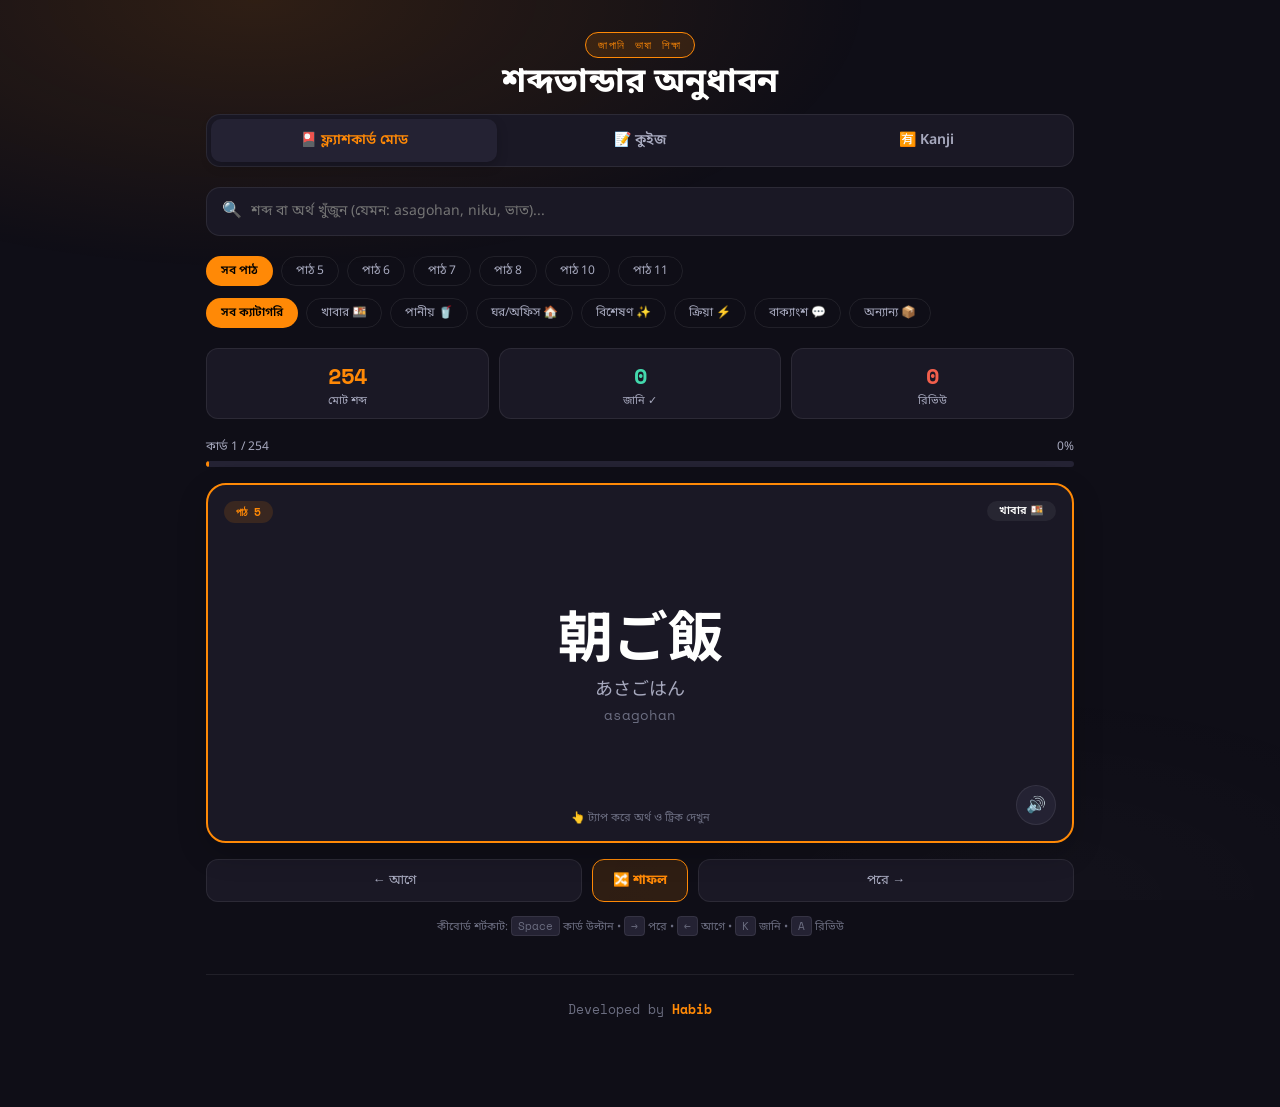
==== index.html @ 245cedd7 "Update index.html" ====
<!DOCTYPE html>
<html lang="bn">
<head>
<meta charset="UTF-8">
<meta name="viewport" content="width=device-width, initial-scale=1.0">
<title>জাপানি শব্দভান্ডার — পাঠ ৫-১১</title>
<link rel="preconnect" href="https://fonts.googleapis.com">
<link href="https://fonts.googleapis.com/css2?family=Noto+Sans+Bengali:wght@400;500;600;700&family=Noto+Sans+JP:wght@400;500;700&family=Space+Mono:wght@400;700&display=swap" rel="stylesheet">
<style>
:root {
  --bg: #0f0e17;
  --surface: #1a1825;
  --surface2: #242233;
  --border: rgba(255,255,255,0.08);
  --text: #fffffe;
  --muted: #a7a9be;
  --hint: #6b6d80;

  --c1: #ff8906; /* Lesson 5: Amber */
  --c2: #3da9fc; /* Lesson 6: Blue */
  --c3: #43d9ad; /* Lesson 7: Teal */
  --c4: #a78bfa; /* Lesson 8: Purple */
  --c5: #fbbf24; /* Lesson 10: Yellow */
  --c6: #f43f5e; /* Lesson 11: Rose */
  
  --current-theme: #3da9fc;
  --current-glow: rgba(61,169,252,0.1);
}

* { box-sizing: border-box; margin: 0; padding: 0; }

body {
  font-family: 'Noto Sans Bengali', sans-serif;
  background: var(--bg);
  color: var(--text);
  min-height: 100vh;
  overflow-x: hidden;
  transition: background 0.5s ease;
}

/* DYNAMIC LESSON VIBE BACKGROUND PATTERN */
body::before {
  content: '';
  position: fixed;
  inset: 0;
  background:
    radial-gradient(ellipse 80% 50% at 20% 0%, var(--current-glow) 0%, transparent 60%),
    radial-gradient(ellipse 60% 40% at 80% 100%, rgba(255,255,255,0.02) 0%, transparent 60%);
  pointer-events: none;
  z-index: 0;
  transition: all 0.5s ease;
}

.app { position: relative; z-index: 1; max-width: 900px; margin: 0 auto; padding: 0 16px 80px; }

header { padding: 32px 0 24px; text-align: center; }
.header-badge {
  display: inline-block;
  font-family: 'Space Mono', monospace;
  font-size: 11px;
  letter-spacing: 0.15em;
  color: var(--current-theme);
  background: var(--current-glow);
  border: 1px solid var(--current-theme);
  padding: 4px 12px;
  border-radius: 100px;
  margin-bottom: 6px;
  transition: all 0.3s;
}
h1 {
  font-size: clamp(22px, 5vw, 34px);
  font-weight: 700;
  color: var(--text);
  line-height: 1.2;
  margin-bottom: 5px;
}
  #mainTitle {
    margin-bottom: -15px;
  }


/* MODE SWITCHER */
.mode-switch { display: flex; background: var(--surface); border: 1px solid var(--border); padding: 4px; border-radius: 14px; margin-bottom: 20px; }
.mode-btn {
  flex: 1; background: transparent; border: none; color: var(--muted); padding: 12px;
  font-family: 'Noto Sans Bengali', sans-serif; font-size: 14px; font-weight: 600; cursor: pointer;
  border-radius: 10px; transition: all 0.3s ease; display: flex; align-items: center; justify-content: center; gap: 8px;
}
.mode-btn.active { background: var(--surface2); color: var(--current-theme); box-shadow: 0 4px 12px rgba(0,0,0,0.2); }

/* SEARCH BOX */
.search-container { margin-bottom: 20px; position: relative; }
.search-input {
  width: 100%; padding: 14px 16px 14px 44px; background: var(--surface); border: 1px solid var(--border);
  border-radius: 14px; color: var(--text); font-family: 'Noto Sans Bengali', 'Space Mono', sans-serif; font-size: 14px; transition: all 0.3s;
}
.search-input:focus { outline: none; border-color: var(--current-theme); box-shadow: 0 0 0 3px var(--current-glow); }
.search-icon { position: absolute; left: 16px; top: 50%; transform: translateY(-50%); color: var(--hint); font-size: 16px; }

.search-results {
  position: absolute; top: 100%; left: 0; right: 0; background: var(--surface2); border: 1px solid var(--border);
  border-radius: 12px; margin-top: 5px; max-height: 250px; overflow-y: auto; z-index: 100; box-shadow: 0 10px 25px rgba(0,0,0,0.4); display: none;
}
.search-item { padding: 12px 16px; border-bottom: 1px solid rgba(255,255,255,0.04); cursor: pointer; transition: background 0.2s; }
.search-item:hover { background: rgba(255,255,255,0.05); }
.search-item .item-jp { font-family: 'Noto Sans JP', sans-serif; font-weight: 700; color: var(--c1); }
.search-item .item-rom { font-family: 'Space Mono', monospace; font-size: 12px; color: var(--muted); margin-left: 8px;}
.search-item .item-bn { font-size: 13px; color: var(--text); margin-top: 2px; }

/* STATS BAR */
.stats-bar { display: flex; gap: 10px; margin: 20px 0; flex-wrap: wrap; }
.stat { flex: 1; min-width: 80px; background: var(--surface); border: 1px solid var(--border); border-radius: 12px; padding: 10px; text-align: center; }
.stat-num { font-size: 22px; font-weight: 700; font-family: 'Space Mono', monospace; }
.stat-lbl { font-size: 11px; color: var(--muted); margin-top: 2px; }
.stat.known .stat-num { color: #43d9ad; }
.stat.again .stat-num { color: #f25f4c; }
.stat.total .stat-num { color: var(--current-theme); }

/* FILTERS */
.filter-row, .cat-filter-row { display: flex; gap: 8px; flex-wrap: wrap; margin-bottom: 12px; }
.filter-btn {
  font-family: 'Noto Sans Bengali', sans-serif; font-size: 12px; padding: 6px 14px; border-radius: 100px;
  border: 1px solid var(--border); background: transparent; color: var(--muted); cursor: pointer; transition: all 0.2s;
}
.filter-btn:hover { border-color: rgba(255,255,255,0.2); color: var(--text); }
.filter-btn.active { color: #000; border-color: transparent; font-weight: 600; background: var(--lt-color, var(--current-theme)); }

/* PROGRESS */
.progress-wrap { margin-bottom: 16px; }
.progress-info { display: flex; justify-content: space-between; font-size: 12px; color: var(--muted); margin-bottom: 6px; }
.progress-track { height: 6px; background: var(--surface2); border-radius: 100px; overflow: hidden; }
.progress-fill { height: 100%; background: var(--current-theme); border-radius: 100px; transition: width 0.4s ease; }

/* FLASHCARD */
.card-area { perspective: 1200px; margin-bottom: 16px; }
.card-inner { position: relative; transform-style: preserve-3d; transition: transform 0.5s cubic-bezier(0.4,0,0.2,1); min-height: 360px; cursor: pointer; }
.card-inner.flipped { transform: rotateY(180deg); }

.card-face {
  position: absolute; inset: 0; backface-visibility: hidden; -webkit-backface-visibility: hidden;
  border-radius: 20px; padding: 28px 24px; display: flex; flex-direction: column; align-items: center; justify-content: center;
  border: 2px solid var(--current-theme); z-index: 2; box-shadow: 0 10px 30px rgba(0,0,0,0.2); transition: border-color 0.3s;
}
.card-front { background: var(--surface); }
.card-back { background: var(--surface2); transform: rotateY(180deg); justify-content: flex-start; overflow-y: auto; }

.card-lesson-badge { position: absolute; top: 16px; left: 16px; font-family: 'Space Mono', monospace; font-size: 11px; padding: 3px 12px; border-radius: 100px; background: var(--current-glow); color: var(--current-theme); font-weight: bold; }
.card-cat-badge { position: absolute; top: 16px; right: 16px; font-size: 11px; padding: 3px 12px; border-radius: 100px; background: rgba(255,255,255,0.06); font-weight: 600; }
.card-jp { font-family: 'Noto Sans JP', sans-serif; font-size: clamp(32px, 6vw, 55px); font-weight: 700; margin-bottom: 8px; text-align: center; line-height: 1.2; }
.card-reading { font-family: 'Noto Sans JP', sans-serif; font-size: 18px; color: var(--muted); margin-bottom: 4px; }
.card-romaji { font-family: 'Space Mono', monospace; font-size: 14px; color: var(--hint); }
.tap-hint { position: absolute; bottom: 16px; font-size: 11px; color: var(--hint); display: flex; align-items: center; gap: 5px; }

/* AUDIO BUTTON */
.audio-btn {
  position: absolute; bottom: 16px; right: 16px; width: 40px; height: 40px; border-radius: 50%;
  border: 1px solid var(--border); background: var(--surface2); color: var(--current-theme); cursor: pointer;
  display: flex; align-items: center; justify-content: center; font-size: 16px; transition: all 0.2s; z-index: 10;
}
.audio-btn:hover { background: var(--current-glow); border-color: var(--current-theme); }

/* CARD BACK CONTENT */
.back-header { width: 100%; display: flex; align-items: flex-start; gap: 12px; margin-bottom: 16px; padding-bottom: 16px; border-bottom: 1px solid var(--border); }
.back-jp { font-family: 'Noto Sans JP', sans-serif; font-size: 28px; font-weight: 700; color: var(--current-theme); }
.back-readings { flex: 1; }
.back-kana { font-family: 'Noto Sans JP', sans-serif; font-size: 15px; color: var(--text); }
.back-romaji-text { font-family: 'Space Mono', monospace; font-size: 12px; color: var(--muted); }
.back-meaning { font-size: 24px; font-weight: 700; color: #43d9ad; margin-bottom: 14px; width: 100%; }

.section { width: 100%; margin-bottom: 14px; border-radius: 12px; padding: 12px 14px; }
.section-label { font-size: 11px; font-weight: 700; letter-spacing: 0.12em; text-transform: uppercase; margin-bottom: 6px; display: flex; align-items: center; gap: 5px; }
.section-content { font-size: 14px; line-height: 1.6; }
.section-content em { font-style: normal; font-weight: 700; color: #fbbf24; background: rgba(251,191,36,0.1); padding: 1px 4px; border-radius: 4px; }

.trick-section { background: rgba(255,137,6,0.06); border: 1px solid rgba(255,137,6,0.15); }
.trick-section .section-label { color: #ff8906; }
.example-section { background: rgba(61,169,252,0.06); border: 1px solid rgba(61,169,252,0.15); }
.example-section .section-label { color: #3da9fc; }
.example-jp { font-family: 'Noto Sans JP', sans-serif; font-size: 15px; color: var(--text); margin-bottom: 4px; }
.example-bn { font-size: 13px; color: var(--muted); }

.back-audio-btn {
  width: 100%; padding: 10px; border-radius: 10px; border: 1px solid var(--border); background: var(--surface);
  color: var(--text); cursor: pointer; font-family: 'Noto Sans Bengali', sans-serif; font-size: 13px;
  display: flex; align-items: center; justify-content: center; gap: 8px; transition: all 0.2s; margin-bottom: 14px;
}

/* CONTROLS */
.know-row { display: flex; gap: 10px; margin-bottom: 12px; width:100%;}
.know-btn {
  flex: 1; padding: 14px; border-radius: 12px; border: 1px solid transparent; font-family: 'Noto Sans Bengali', sans-serif;
  font-size: 14px; font-weight: 600; cursor: pointer; transition: all 0.2s; display: flex; align-items: center; justify-content: center; gap: 6px;
}
.btn-again { background: rgba(242,95,76,0.1); border-color: rgba(242,95,76,0.3); color: #f25f4c; }
.btn-know { background: rgba(67,217,173,0.1); border-color: rgba(67,217,173,0.3); color: #43d9ad; }
.nav-row { display: flex; gap: 10px; align-items: center; }
.nav-btn { flex: 1; padding: 12px; border-radius: 12px; border: 1px solid var(--border); background: var(--surface); color: var(--muted); font-family: 'Noto Sans Bengali', sans-serif; font-size: 13px; cursor: pointer; }
.shuffle-btn { padding: 12px 20px; border-radius: 12px; border: 1px solid var(--current-theme); background: var(--current-glow); color: var(--current-theme); font-family: 'Noto Sans Bengali', sans-serif; cursor: pointer; display: flex; align-items: center; gap: 6px; font-weight: bold; }

/* ADVANCED QUIZ VIEW */
#quizView { display: none; }
.quiz-card { background: var(--surface); border: 2px solid var(--current-theme); border-radius: 20px; padding: 24px; margin-bottom: 20px; transition: all 0.3s; }
.quiz-header { display: flex; justify-content: space-between; align-items: center; margin-bottom: 20px; }
.quiz-context-badge { font-size: 12px; font-weight: bold; background: var(--current-glow); color: var(--current-theme); padding: 4px 12px; border-radius: 100px; }
.quiz-timer { font-family: 'Space Mono', monospace; font-weight: bold; color: #f25f4c; font-size: 15px; background: rgba(242,95,76,0.1); padding: 4px 12px; border-radius: 8px; }
.quiz-question-box { background: var(--surface2); padding: 28px 20px; border-radius: 14px; border: 1px solid var(--border); margin-bottom: 20px; text-align: center; }
.quiz-hint-bn { font-size: 14px; color: var(--muted); margin-bottom: 12px; font-style: italic; }
.quiz-question-sentence { font-family: 'Noto Sans JP', sans-serif; font-size: clamp(20px, 4vw, 26px); color: var(--text); line-height: 1.6; font-weight: 700; }
.quiz-question-sentence span { color: var(--current-theme); border-bottom: 3px dashed var(--current-theme); padding: 0 8px; }

.quiz-options { display: grid; grid-template-columns: 1fr; gap: 12px; }
@media(min-width: 600px) { .quiz-options { grid-template-columns: 1fr 1fr; } }
.option-btn {
  background: var(--surface2); border: 1px solid var(--border); border-radius: 14px; padding: 18px; text-align: left;
  color: var(--text); cursor: pointer; transition: all 0.2s; display: flex; flex-direction: column; gap: 4px; position: relative;
}
.option-btn:hover:not(:disabled) { border-color: var(--current-theme); background: rgba(255,255,255,0.02); }
.option-btn .opt-jp { font-family: 'Noto Sans JP', sans-serif; font-weight: bold; font-size: 18px; color: var(--text); }
.option-btn .opt-bn { font-size: 13px; color: var(--muted); }

/* FEEDBACK & EXPLANATION */
.quiz-feedback-box {
  margin-top: 16px; padding: 14px; border-radius: 12px; display: none; font-size: 14px; line-height: 1.5;
  animation: fadeIn 0.3s ease;
}
.quiz-feedback-box.correct { background: rgba(67,217,173,0.1); border: 1px solid #43d9ad; color: #43d9ad; }
.quiz-feedback-box.incorrect { background: rgba(242,95,76,0.1); border: 1px solid #f25f4c; color: #f25f4c; }

.option-btn.correct { background: rgba(67,217,173,0.15) !important; border-color: #43d9ad !important; }
.option-btn.incorrect { background: rgba(242,95,76,0.15) !important; border-color: #f25f4c !important; }

/* COMPLETION */
.completion { text-align: center; padding: 40px 20px; background: var(--surface); border-radius: 20px; border: 2px solid var(--current-theme); display: none; }
.completion.show { display: block; animation: fadeIn 0.5s ease; }
.completion h2 { font-size: 32px; margin-bottom: 8px; color: var(--current-theme); }
.restart-btn { padding: 14px 32px; border-radius: 12px; border: none; background: var(--current-theme); color: #000; font-family: 'Noto Sans Bengali', sans-serif; font-size: 15px; font-weight: 700; cursor: pointer; margin-top: 16px; }

@keyframes fadeIn { from { opacity: 0; transform: translateY(5px); } to { opacity: 1; transform: translateY(0); } }

.keyboard-hint { text-align: center; font-size: 11px; color: var(--hint); margin-top: 16px; }
kbd { font-family: 'Space Mono', monospace; background: var(--surface2); border: 1px solid var(--border); border-radius: 4px; padding: 1px 6px; }
.site-footer { text-align: center; padding: 24px 0 8px; font-family: 'Space Mono', monospace; font-size: 13px; color: var(--hint); border-top: 1px solid var(--border); margin-top: 40px; }
.site-footer span { color: var(--current-theme); font-weight: 700; }
</style>
</head>
<body>
<div class="app">
  <header>
    <div class="header-badge" id="appBadge">জাপানি ভাষা শিক্ষা</div>
    <h1 id="mainTitle">শব্দভান্ডার অনুধাবন</h1>
  </header>

  <!-- MODE SWITCHER -->
  <div class="mode-switch">
    <button class="mode-btn active" id="btnFlashcards" onclick="switchMode('flashcards')">🎴 ফ্ল্যাশকার্ড মোড</button>
    <button class="mode-btn" id="btnQuiz" onclick="switchMode('quiz')">📝 কুইজ</button>
    <button class="mode-btn" id="btnQuiz" onclick="window.location.href='kanji.html'"> 🈶 Kanji
</button>
  </div>

  <!-- SEARCH BOX -->
  <div class="search-container">
    <span class="search-icon">🔍</span>
    <input type="text" class="search-input" id="searchInput" placeholder="শব্দ বা অর্থ খুঁজুন (যেমন: asagohan, niku, ভাত)..." oninput="handleSearch()">
    <div class="search-results" id="searchResults"></div>
  </div>

  <!-- FILTERS -->
  <div class="filter-row" id="lessonFilters"></div>
  <div class="cat-filter-row" id="catFilters"></div>

  <!-- FLASHCARDS VIEW -->
  <div id="flashcardsView">
    <div class="stats-bar">
      <div class="stat total"><div class="stat-num" id="totalStat">0</div><div class="stat-lbl">মোট শব্দ</div></div>
      <div class="stat known"><div class="stat-num" id="knownStat">0</div><div class="stat-lbl">জানি ✓</div></div>
      <div class="stat again"><div class="stat-num" id="againStat">0</div><div class="stat-lbl">রিভিউ</div></div>
    </div>

    <div class="progress-wrap">
      <div class="progress-info">
        <span id="progLabel">কার্ড ১ / ১</span>
        <span id="progPct">0%</span>
      </div>
      <div class="progress-track"><div class="progress-fill" id="progFill"></div></div>
    </div>

    <div class="card-area" id="cardArea">
      <div class="card-inner" id="cardInner" onclick="toggleFlip()">
        <!-- FRONT -->
        <div class="card-face card-front" id="cardFront">
          <span class="card-lesson-badge" id="cLesson"></span>
          <span class="card-cat-badge" id="cCat"></span>
          <div class="card-jp" id="cJp"></div>
          <div class="card-reading" id="cKana"></div>
          <div class="card-romaji" id="cRomaji"></div>
          <span class="tap-hint">👆 ট্যাপ করে অর্থ ও ট্রিক দেখুন</span>
          <button class="audio-btn" id="audioFront" onclick="speakWord(event)">🔊</button>
        </div>
        <!-- BACK -->
        <div class="card-face card-back" id="cardBack">
          <div class="back-header">
            <div class="back-jp" id="bJp"></div>
            <div class="back-readings">
              <div class="back-kana" id="bKana"></div>
              <div class="back-romaji-text" id="bRomaji"></div>
            </div>
          </div>
          <div class="back-meaning" id="bMeaning"></div>
          <div class="section trick-section">
            <div class="section-label">💡 শর্টকাট মনে রাখার কৌশল</div>
            <div class="section-content" id="bTrick"></div>
          </div>
          <div class="section example-section">
            <div class="section-label">📝 রিয়েল কন্টেক্সট বাক্য</div>
            <div class="example-jp" id="bExJp"></div>
            <div class="example-bn" id="bExBn"></div>
          </div>
          <div class="know-row" onclick="event.stopPropagation()">
            <button class="know-btn btn-again" onclick="markCard(false)">↩ আবার দেখাও</button>
            <button class="know-btn btn-know" onclick="markCard(true)">মনে আছে ✓</button>
          </div>
        </div>
      </div>
    </div>

    <div class="nav-row">
      <button class="nav-btn" onclick="prevCard()">← আগে</button>
      <button class="shuffle-btn" onclick="shuffle()">🔀 শাফল</button>
      <button class="nav-btn" onclick="nextCard()">পরে →</button>
    </div>
  </div>

  <!-- ADVANCED QUIZ VIEW -->
  <div id="quizView">
    <div class="progress-wrap">
      <div class="progress-info">
        <span id="quizProgLabel">প্রশ্ন ১ / ১০</span>
        <span id="quizScoreLabel">সঠিক উত্তর: ০</span>
      </div>
      <div class="progress-track"><div class="progress-fill" id="quizProgFill"></div></div>
    </div>

    <div class="quiz-card">
      <div class="quiz-header">
        <span class="quiz-context-badge" id="quizLessonBadge">পাঠ ভিত্তিক প্রশ্ন</span>
        <span class="quiz-timer" id="quizTimer">২০s</span>
      </div>
      <div class="quiz-question-box">
        <div class="quiz-hint-bn" id="qHintBn">বাংলা অর্থ ইঙ্গিত এখানে থাকবে</div>
        <div class="quiz-question-sentence" id="qSentence"></div>
      </div>
      <div class="quiz-options" id="quizOptions"></div>
      <div class="quiz-feedback-box" id="quizFeedback"></div>
    </div>
    <div class="nav-row">
      <button class="restart-btn" style="width:100%; margin:0; background:var(--surface2); border:1px solid var(--border); color:var(--text);" onclick="startQuiz()">🔄 কুইজ রিসেট করুন</button>
    </div>
  </div>

  <!-- COMPLETION OVERLAY -->
  <div class="completion" id="completion">
    <h2 id="completionTitle">🎉 চমৎকার পারফরম্যান্স!</h2>
    <p id="completionMsg"></p>
    <button class="restart-btn" onclick="restart()">আবার প্র্যাকটিস করুন</button>
  </div>

  <div class="keyboard-hint">
    কীবোর্ড শর্টকাট: <kbd>Space</kbd> কার্ড উল্টান • <kbd>→</kbd> পরে • <kbd>←</kbd> আগে • <kbd>K</kbd> জানি • <kbd>A</kbd> রিভিউ
  </div>

  <footer class="site-footer">
    Developed by <span>Habib</span>
  </footer>
</div>

<script>
// WORDS Array is kept intact from the original code base
const WORDS = [
  // =========== LESSON 5 ===========
  {l:'5',jp:'朝ご飯',kana:'あさごはん',rom:'asagohan',bn:'সকালের নাস্তা',cat:'food',
   trick:'<em>আসা</em> = সকাল। সকালে দিন আসে, সাথে নাস্তাও আসে!',
   exJp:'毎朝、朝ご飯を食べます。',exBn:'প্রতিদিন সকালে নাস্তা খাই।'},
  {l:'5',jp:'うどん',kana:'うどん',rom:'udon',bn:'উডন (মোটা গমের নুডলস)',cat:'food',
   trick:'<em>উডন</em> — "ওডন" মানে বাংলায় মোটা। উডন নুডলসও মোটা!',
   exJp:'うどんが好きです。',exBn:'আমি উডন পছন্দ করি।'},
  {l:'5',jp:'梅干し',kana:'うめぼし',rom:'umeboshi',bn:'উমেবোশি (টক-নোনা আচার)',cat:'food',
   trick:'<em>উমে</em> = বরই + <em>বোশি</em> = শুকানো। শুকানো বরইয়ের আচার!',
   exJp:'梅干しはすっぱいです。',exBn:'উমেবোশি টক।'},
  {l:'5',jp:'お酒',kana:'おさけ',rom:'osake',bn:'অ্যালকোহল',cat:'drink',
   trick:'<em>সাকে</em> নামটা বিখ্যাত — জাপানি ভাতের মদ "sake"। sake = মদ!',
   exJp:'お酒は飲みません。',exBn:'আমি মদ পান করি না。'},
  {l:'5',jp:'お茶',kana:'おちゃ',rom:'ocha',bn:'চা',cat:'drink',
   trick:'"ও-<em>চা</em>" — শেষে চা আছেই! চা মানে চা।',
   exJp:'お茶を飲みます。',exBn:'চা পান করি।'},
  {l:'5',jp:'オレンジジュース',kana:'オレンジジュース',rom:'orenji jūsu',bn:'কমলার জুস',cat:'drink',
   trick:'<em>Orange Juice</em> জাপানি উচ্চারণে — ওরেন্জি জুউসু। একই কথা!',
   exJp:'オレンジジュースが好きです。',exBn:'আমি কমলার জুস পছন্দ করি।'},
  {l:'5',jp:'カレー',kana:'カレー',rom:'karē',bn:'কারি / তরকারি',cat:'food',
   trick:'<em>কারেয়</em> — ভারতীয় "curry" থেকে এসেছে। কারি = কারেয়!',
   exJp:'カレーを食べます。',exBn:'কারি খাই।'},
  {l:'5',jp:'牛丼',kana:'ぎゅうどん',rom:'gyūdon',bn:'গরুর মাংসের ভাত-বাটি',cat:'food',
   trick:'<em>গিউ</em> = গরু + <em>ڈন</em> = বাটি। গরুর বাটি = গিউডন!',
   exJp:'牛丼を食べます。',exBn:'গরুর মাংসের ভাত-বাটি খাই।'},
  {l:'5',jp:'牛乳',kana:'ぎゅうにゅう',rom:'ぎゅうにゅう',bn:'গরুর দুধ',cat:'drink',
   trick:'<em>গিউ</em> = গরু + <em>নিউ</em> → "New milk" মনে করুন। গরুর তাজা দুধ!',
   exJp:'毎日、牛乳を飲みます。',exBn:'প্রতিদিন গরুর দুধ পান করি।'},
  {l:'5',jp:'果物',kana:'くだもの',rom:'kudamono',bn:'ফল',cat:'food',
   trick:'<em>কুদামোনো</em> — "কুদরতের মনোহর জিনিস" = প্রকৃতির উপহার = ফল!',
   exJp:'果物が好きです。',exBn:'আমি ফল পছন্দ করি।'},
  {l:'5',jp:'紅茶',kana:'こうちゃ',rom:'kōcha',bn:'কালো চা',cat:'drink',
   trick:'<em>কোউ</em> = লাল/গোলাپی রং + <em>চা</em> = চা। লাল চা = কালো চা!',
   exJp:'紅茶を飲みます。',exBn:'کালো চা পান করি।'},
  {l:'5',jp:'コーヒー',kana:'コーヒー',rom:'kōhī',bn:'কফি',cat:'drink',
   trick:'<em>Coffee</em> → কোওহিই। Coffee = কফি = কোওহিই। একই!',
   exJp:'コーヒーが好きです。',exBn:'কফি পছন্দ করি।'},
  {l:'5',jp:'コーラ',kana:'コーラ',rom:'kōra',bn:'কোলা',cat:'drink',
   trick:'<em>Cola</em> → কোওরা。 একই জিনিস, একটু ঘুরিয়ে!',
   exJp:'コーラを飲みます。',exBn:'কোলা পান করি।'},
  {l:'5',jp:'ご飯',kana:'ごはん',rom:'gohan',bn:'রান্না করা ভাত',cat:'food',
   trick:'"<em>গো</em>-هان" — ভাত না হলে জাপানি খাবার অসম্পূর্ণ। গো করে ভাত আসে!',
   exJp:'ご飯を食べます。',exBn:'ভাত খাই।'},
  {l:'5',jp:'魚',kana:'さかな',rom:'sakana',bn:'মাছ',cat:'food',
   trick:'"<em>সাগর</em>ের কানা (মাছ)" → সা-কানা = সাগরের মাছ!',
   exJp:'魚が好きです。',exBn:'মাছ পছন্দ করি।'},
  {l:'5',jp:'刺身',kana:'さしみ',rom:'sashimi',bn:'কাঁচা মাছের টুকরো',cat:'food',
   trick:'"সাশিমি" = কাঁচা শরীর। কাঁচা মাছ কেটে পরিবেশন = সাশিমি!',
   exJp:'刺身が好きです。',exBn:'সাশিমি পছন্দ করি।'},
  {l:'5',jp:'サラダ',kana:'サラダ',rom:'sarada',bn:'সালাদ',cat:'food',
   trick:'<em>Salad</em> → সারাদা। জাপানিতে l→r হয়! Salad = সারাদা。',
   exJp:'サラダを食べます。',exBn:'সালাদ খাই।'},
  {l:'5',jp:'ジュース',kana:'ジュース',rom:'jūsu',bn:'জুস',cat:'drink',
   trick:'<em>Juice</em> → জুউসু। সহজ — juice-ই জুউসু!',
   exJp:'ジュースを飲みます。',exBn:'জুস পান করি।'},
  {l:'5',jp:'スープ',kana:'スープ',rom:'sūpu',bn:'স্যুপ',cat:'food',
   trick:'<em>Soup</em> → সুউপু। Soup = স্যুপ = সুউপু!',
   exJp:'スープを飲みます。',exBn:'স্যুপ খাই।'},
  {l:'5',jp:'すし',kana:'すし',rom:'sushi',bn:'সুশি',cat:'food',
   trick:'"সুশি" — সারা বিশ্বে বিখ্যাত! Sushi = সুশি।',
   exJp:'すしが好きです。',exBn:'সুশি পছন্দ করি।'},
  {l:'5',jp:'そば',kana:'そば',rom:'soba',bn:'সোবা নুডলস',cat:'food',
   trick:'"<em>সোবা</em>" — বাংলায় সোবা মানে পাশে। সোবা নুডলস জাপানিদের সবচেয়ে কাছের খাবার!',
   exJp:'そばを食べます。',exBn:'সোবা খাই।'},
  {l:'5',jp:'卵',kana:'たまご',rom:'tamago',bn:'ডিম',cat:'food',
   trick:'"<em>তামা</em>" = गोलाকার জিনিস। ডিম গোল = তামাগো!',
   exJp:'卵を食べます。',exBn:'ডিম খাই।'},
  {l:'5',jp:'天ぷら',kana:'てんぷら',rom:'tenpura',bn:'টেম্পুরা (ভাজা খাবার)',cat:'food',
   trick:'"Tempura" পর্তুগিজ থেকে এসেছে! বিশ্ব ভ্রমণ করে জাপানে পৌঁছেছে।',
   exJp:'天ぷらを食べます。',exBn:'টেম্পুরা খাই।'},
  {l:'5',jp:'トマトジュース',kana:'トマトジュース',rom:'tomato jūsu',bn:'টমেটোর জুস',cat:'drink',
   trick:'<em>Tomato Juice</em> = তোমাতো জুউসু。 একদম সরাসরি!',
   exJp:'トマトジュースを飲みます。',exBn:'টমেটোর জুস পান করি।'},
  {l:'5',jp:'納豆',kana:'なっとう',rom:'nattō',bn:'নাত্তো (গাঁজানো সয়াবিন)',cat:'food',
   trick:'"নাত্তো" — গন্ধ তীব্র, সবার পছন্দ নয়। "নাত্তো = নাতনি-র তো পছন্দ না!"',
   exJp:'納豆を食べます。',exBn:'নাত্তো খাই।'},
  {l:'5',jp:'肉',kana:'にく',rom:'niku',bn:'মাংস',cat:'food',
   trick:'"<em>নিকু</em>" — "নিক" নামের কেউ মাংস খুব ভালোবাসে! নিক+মাংস = নিকু।',
   exJp:'肉を食べます。',exBn:'মাংস খাই।'},
  {l:'5',jp:'食べ物',kana:'たべもの',rom:'tabemono',bn:'খাদ্য / খাবার',cat:'food',
   trick:'<em>তাবে</em> = খাওয়া + <em>মোনো</em> = জিনিস। খাওয়ার জিনিস = খাবার!',
   exJp:'食べ物が好きです。',exBn:'খাবার পছন্দ করি।'},
  {l:'5',jp:'食べる',kana:'たべる',rom:'taberu',bn:'খাওয়া',cat:'verb',
   trick:'"<em>তাবে</em>" মনে রাখুন = খাওয়া। তাবে+রু = খাই!',
   exJp:'何を食べますか？',exBn:'কী খাবেন?'},
  {l:'5',jp:'飲む',kana:'のむ',rom:'nomu',bn:'পান করা',cat:'verb',
   trick:'"<em>নোমু</em>" — ইংরেজিতে "nom nom" বলে খাওয়ার সময়। நோமு = পান করা!',
   exJp:'何を飲みますか？',exBn:'কী পান করবেন?'},
  {l:'5',jp:'何',kana:'なに / なん',rom:'nani / nan',bn:'কি / কী',cat:'other',
   trick:'"<em>নানি</em>" — বাংলায় নানি জিজ্ঞেস করেন "কী হলো?" নানি = কী!',
   exJp:'何が好きですか？',exBn:'কী পছন্দ করেন?'},
  {l:'5',jp:'いつも',kana:'いつも',rom:'itsumo',bn:'সবসময়',cat:'other',
   trick:'"ইতসুমো" — "It\'s always so" = এটা সবসময়ই এরকম = ইতসুমো!',
   exJp:'いつもコーヒーを飲みます。',exBn:'সবসময় কফি পান করি।'},
  {l:'5',jp:'今日',kana:'きょう',rom:'kyō',bn:'আজ',cat:'other',
   trick:'"<em>কিউ</em>" — আজকে Q আকৃতির সূর্য উঠেছে! কিউ = আজ।',
   exJp:'今日、何を食べますか？',exBn:'আজ কী খাবেন?'},
  {l:'5',jp:'好き（な）',kana:'すき（な）',rom:'suki (na)',bn:'পছন্দের',cat:'adj',
   trick:'"<em>সুকি</em>" — সুকি পুকি খেলার মতো! যা সুকি (পছন্দ) তাই করি।',
   exJp:'すしが好きです。',exBn:'সুশি পছন্দ।'},
  {l:'5',jp:'いただきます',kana:'いただきます',rom:'itadakimasu',bn:'খাবারের জন্য কৃতজ্ঞতা',cat:'phrase',
   trick:'"ইতাদাকি" = গ্রহণ করা। খাওয়ার আগে "গ্রহণ করছি" বলা — বাংলার "বিসমিল্লাহ"-র মতো!',
   exJp:'いただきます！',exBn:'খাবারের জন্য ধন্যবাদ!'},
  {l:'5',jp:'いえ',kana:'いえ',rom:'ie',bn:'না',cat:'phrase',
   trick:'"<em>ইয়ে</em>" — বাংলায় "ইয়ে" বললে মাথা নাড়াই (না)! ইয়ে = না।',
   exJp:'いえ、けっこうです。',exBn:'না, ধন্যবাদ।'},

  // =========== LESSON 6 ===========
  {l:'6',jp:'アイスクリーム',kana:'アイスクリーム',rom:'aisukurīmu',bn:'আইসক্রিম',cat:'food',
   trick:'<em>Ice Cream</em> → আইসু কুরিইমু। একদম সরাসরি!',
   exJp:'アイスクリームが好きです。',exBn:'আইসক্রিম পছন্দ করি।'},
  {l:'6',jp:'アイスコーヒー',kana:'アイスコーヒー',rom:'aisu kōhī',bn:'আইস কফি',cat:'drink',
   trick:'<em>Ice Coffee</em> → আইসু কোওহিই। Ice + Coffee!',
   exJp:'アイスコーヒーをください。',exBn:'আইস কফি দিন।'},
  {l:'6',jp:'アップルパイ',kana:'アップルパイ',rom:'appuru pai',bn:'আপেল পাই',cat:'food',
   trick:'<em>Apple Pie</em> → আপ্পুরু পাই। সরাসরি ইংরেজি!',
   exJp:'アップルパイを食べます。',exBn:'আপেল পাই খাই।'},
  {l:'6',jp:'居酒屋',kana:'いざかや',rom:'izakaya',bn:'ইজাকায়া (জাপানি বার)',cat:'other',
   trick:'"<em>ইজা</em>" = বসুন + "<em>কায়า</em>" = দোকান। বসে মদ খাওয়ার দোকান = ইজাকায়া!',
   exJp:'居酒屋でビールを飲みます。',exBn:'ইজাকায়ায় বিয়ার পান করি।'},
  {l:'6',jp:'枝豆',kana:'えだまめ',rom:'edamame',bn:'এডামামে (সবুজ সয়াবিন)',cat:'food',
   trick:'"<em>এদা</em>" = ডাল + "<em>মামে</em>" = মটরশুঁটি। ডালের মটরশুঁটি = এডামামে!',
   exJp:'枝豆を食べます。',exBn:'এডামামে খাই।'},
  {l:'6',jp:'唐揚げ',kana:'からあげ',rom:'karaage',bn:'ভাজা মুরগি',cat:'food',
   trick:'"<em>কারা</em>" = খালি/সরল + "<em>আগে</em>" = ভাজা। সহজ ভাজা মুরগি!',
   exJp:'唐揚げが好きです。',exBn:'ভাজা মুরগি পছন্দ করি।'},
  {l:'6',jp:'ケチャップ',kana:'ケチャップ',rom:'kechappu',bn:'কেচাপ',cat:'food',
   trick:'<em>Ketchup</em> → কেচাপ্পু। একদম সরাসরি!',
   exJp:'ケチャップをつけます。',exBn:'কেচাপ লাগাই。'},
  {l:'6',jp:'チキン',kana:'チキン',rom:'chikin',bn:'মুরগি',cat:'food',
   trick:'<em>Chicken</em> → চিকিন। সহজ!',
   exJp:'チキンを食べます。',exBn:'মুরগি খাই।'},
  {l:'6',jp:'チーズ',kana:'チーズ',rom:'chīzu',bn:'পনির',cat:'food',
   trick:'<em>Cheese</em> → চিইজু। Cheese = চিজ = চিইজু!',
   exJp:'チーズが好きです。',exBn:'পনির পছন্দ করি।'},
  {l:'6',jp:'てりやき',kana:'てりやき',rom:'teriyaki',bn:'তেরিয়াকি',cat:'food',
   trick:'"<em>তেরি</em>" = চকচকে + "<em>য়াকি</em>" = ভাজা। চকচকে ভাজা মাংস = তেরিয়াকি!',
   exJp:'てりやきを食べます。',exBn:'তেরিয়াকি খাই।'},
  {l:'6',jp:'デザート',kana:'デザート',rom:'dezāto',bn:'ডেজার্ট',cat:'food',
   trick:'<em>Dessert</em> → দেজাআতো। Dessert = মিষ্টি = দেজাআতো!',
   exJp:'デザートを食べます。',exBn:'ডেজার্ট খাই।'},
  {l:'6',jp:'ドリンク',kana:'ドリンク',rom:'dorinku',bn:'পানীয়',cat:'drink',
   trick:'<em>Drink</em> → দোরinকু। Drink = পানীয়!',
   exJp:'ドリンクは何にしますか？',exBn:'পানীয় কী নিবেন?'},
  {l:'6',jp:'生ビール',kana:'なまビール',rom:'nama bīru',bn:'ড্রাফট বিয়ার',cat:'drink',
   trick:'"<em>নামা</em>" = তাজা/কাঁচা + "<em>বিইরু</em>" = বিয়ার。 তাজা বিয়ার = ড্রাফট!',
   exJp:'生ビールをください。',exBn:'ড্রাফট বিয়ার দিন।'},
  {l:'6',jp:'ハンバーガー',kana:'ハンバーガー',rom:'hambāgā',bn:'হ্যামবার্গার',cat:'food',
   trick:'<em>Hamburger</em> → হামবাআগাআ। বার্গারই — জাপানি মুখে!',
   exJp:'ハンバーガーを食べます。',exBn:'হ্যামবার্গার খাই।'},
  {l:'6',jp:'フライドポテト',kana:'フライドポテト',rom:'furaido poteto',bn:'ফ্রেঞ্চ ফ্রাই',cat:'food',
   trick:'<em>Fried Potato</em> → ফুরাইদো পোতেতো। ভাজা আলু!',
   exJp:'フライドポテトを食べます。',exBn:'ফ্রেঞ্চ ফ্রাই খাই।'},
  {l:'6',jp:'ホットコーヒー',kana:'ホットコーヒー',rom:'hotto kōhī',bn:'গরম কফি',cat:'drink',
   trick:'<em>Hot Coffee</em> → হোত্তো কোওহিই। Hot + Coffee!',
   exJp:'ホットコーヒーをください。',exBn:'গরম কফি দিন।'},
  {l:'6',jp:'マヨネーズ',kana:'マヨネーズ',rom:'mayonēzu',bn:'মেয়নেজ',cat:'food',
   trick:'<em>Mayonnaise</em> → মায়োনেইজু。 একদম সরাসরি!',
   exJp:'マヨネーズをつけます。',exBn:'মেয়নেজ লাগাই।'},
  {l:'6',jp:'ウーロン茶',kana:'ウーロンちゃ',rom:'ūron cha',bn:'ওলং চা',cat:'drink',
   trick:'<em>Oolong</em> চা-র নাম সরাসরি + <em>ちゃ (চা)</em>। ওলং চা-ই!',
   exJp:'ウーロン茶を捕みます。',exBn:'ওলং চা পান করি।'},
  {l:'6',jp:'焼き鳥',kana:'やきとり',rom:'yakitori',bn:'ইয়াকিতোরি (ভাজা মুরগি)',cat:'food',
   trick:'"<em>য়াকি</em>" = ভাজা + "<em>তোরি</em>" = পাখি/মুরগি। ভাজা মুরগি = য়াকিতোরি!',
   exJp:'焼き鳥を食べます。',exBn:'ইয়াকিতোরি খাই।'},
  {l:'6',jp:'いらっしゃいませ',kana:'いらっしゃいませ',rom:'irasshaimase',bn:'স্বাগতম!',cat:'phrase',
   trick:'"<em>ইরাশাই</em>" = এখানে আসুন। দোকানে ঢুকলেই শুনবেন। ইরাশাই = স্বাগতম!',
   exJp:'いらっしゃいませ！',exBn:'স্বাগতম!'},
  {l:'6',jp:'おいしいです',kana:'おいしいです',rom:'oishii desu',bn:'এটি সুস্বাদু!',cat:'phrase',
   trick:'"ওই! শিই!" — কিছু সুস্বাদু হলে "ওহ!" বলে উঠি। ওইশিই = সুস্বাদু!',
   exJp:'これはおいしいです！',exBn:'এটা সুস্বাদু!'},
  {l:'6',jp:'すみません',kana:'すみません',rom:'sumimasen',bn:'মাফ করবেন',cat:'phrase',
   trick:'"সুমি-<em>মাসেন</em>" — "Sorry ma\'am" → সরি + মাসেন = ماফ করবেন!',
   exJp:'すみません、水をください。',exBn:'মাফ করবেন, পানি দিন।'},
  {l:'6',jp:'何になさいますか？',kana:'なになさいますか？',rom:'nani ni nasaimasu ka?',bn:'কোনটি নিবেন?',cat:'phrase',
   trick:'"নানি" = কী + "নাসাই" = করুন। কী করবেন? = কোনটি নিবেন?',
   exJp:'何になさいますか？',exBn:'কোনটি নিবেন?'},

  // =========== LESSON 7 ===========
  {l:'7',jp:'入れる',kana:'いれる',rom:'ireru',bn:'অন / চালু করা',cat:'verb',
   trick:'"<em>ইরেরু</em>" — "ইন করো" মানে ঢোকানো। সুইচ অন করা = ঢোকানো!',
   exJp:'エアコンを入れます。',exBn:'এয়ার কন্ডিশনার চালু করি।'},
  {l:'7',jp:'切る',kana:'きる',rom:'kiru',bn:'অফ / বন্ধ করা',cat:'verb',
   trick:'"<em>কিরু</em>" = কাটা। বিদ্যুৎ "কেটে" দেওয়া = বন্ধ করা!',
   exJp:'テレビを切ります。',exBn:'টেলিভিশন বন্ধ করি।'},
  {l:'7',jp:'新しい',kana:'あたらしい',rom:'atarashii',bn:'নতুন',cat:'adj',
   trick:'"<em>আতারা</em>" — "এখন তারা-তারা নতুন!" | আতারাশিই = নতুন!',
   exJp:'新しいアパートです。',exBn:'নতুন আপার্টমেন্ট。'},
  {l:'7',jp:'アパート',kana:'アパート',rom:'apāto',bn:'আপার্টমেন্ট',cat:'home',
   trick:'<em>Apartment</em> → আপাআতো। Apartment = আপার্টমেন্ট = আপাআতো!',
   exJp:'アパートに住んでいます。',exBn:'আপার্টমেন্টে থাকি।'},
  {l:'7',jp:'いす',kana:'いす',rom:'isu',bn:'চেয়ার',cat:'home',
   trick:'"<em>ইসু</em>" — "ইস, বসতে পারছি না!" চেয়ার না থাকলে ইস বলতে হয়। ইসু = চেয়ার!',
   exJp:'いすに座ります。',exBn:'চেয়ারে বси।'},
  {l:'7',jp:'家',kana:'いえ',rom:'ie',bn:'বাড়ি',cat:'home',
   trick:'"<em>ইয়ে</em>" — "ইয়ে, বাড়ি পাওয়া গেছে!" ইয়ে = বাড়ি!',
   exJp:'家に帰ります。',exBn:'বাড়ি ফিরি।'},
  {l:'7',jp:'一戸建て',kana:'いっこだて',rom:'ikkodate',bn:'আলাদা বাড়ি',cat:'home',
   trick:'"<em>ইক্কো</em>" = একটি + "<em>দাতে</em>" = বানানো। একটি আলাদা বাড়ি!',
   exJp:'一戸建てに住んでいます。',exBn:'আলাদা বাড়িতে থাকি।'},
  {l:'7',jp:'居間',kana:'いま',rom:'ima',bn:'লিভিং রুম',cat:'home',
   trick:'"<em>ইমা</em>" = এখন + "<em>ই</em>" = থাকা। যেখানে এখন থাকি = লিভিং রুম!',
   exJp:'居間でテレビを見ます。',exBn:'লিভিং রুমে টেলিভিশন দেখি।'},
  {l:'7',jp:'うち',kana:'うち',rom:'uchi',bn:'বাড়ি (আমার)',cat:'home',
   trick:'"<em>উচি</em>" — "উচিত আমার বাড়িতে থাকা।" উচি = (আমার) বাড়ি!',
   exJp:'うちに帰ります。',exBn:'(আমার) বাড়ি ফিরি।'},
  {l:'7',jp:'うるさい',kana:'うるさい',rom:'urusai',bn:'কোলাহলপূর্ণ',cat:'adj',
   trick:'"<em>উруসাই</em>" — "উরু সাই সাই" করে চিৎকার করছে! কোলাহল = উরুসাই!',
   exJp:'この部屋はうるさいです。',exBn:'এই ঘর কোলাহলপূর্ণ।'},
  {l:'7',jp:'エアコン',kana:'エアコン',rom:'eakon',bn:'এয়ার কন্ডিশনার',cat:'home',
   trick:'<em>Air Conditioner</em> → এআকোন। AC = এয়ার কন্ডিশনার = এআকোন!',
   exJp:'エアコンを入れます。',exBn:'এয়ার কন্ডিশনার চালু করি।'},
  {l:'7',jp:'大きい',kana:'おおきい',rom:'ōkii',bn:'বড়',cat:'adj',
   trick:'"<em>오오کیい</em>" — "ওও (বিস্ময়), কি বড়!" ওওকিই = বড়!',
   exJp:'大きい家です。',exBn:'বড় বাড়ি।'},
  {l:'7',jp:'お寺',kana:'おてら',rom:'otera',bn:'মন্দির',cat:'other',
   trick:'"ও-<em>তেরা</em>" — "ওহ, তেরা!" মানে "তোমার (ঈশ্বরের) জায়গা" = মন্দির!',
   exJp:'お寺に行きます。',exBn:'মন্দিরে যাই।'},
  {l:'7',jp:'お風呂',kana:'おふろ',rom:'ofuro',bn:'গোসলখানা',cat:'home',
   trick:'"ও-<em>ফুরো</em>" — "ফুরো" শুনলে "ফুরফুরে" মনে করুন। গোসলে ফুরফুরে লাগে!',
   exJp:'お風呂に入ります。',exBn:'গোসলখানায় যাই।'},
  {l:'7',jp:'温度',kana:'おんど',rom:'ondo',bn:'তাপমাত্রা',cat:'other',
   trick:'"<em>অন্দো</em>" — "অন্দরের তাপ" = ঘরের তাপমাত্রা = অন্দো!',
   exJp:'温度を上げます。',exBn:'তাপমাত্রা বাড়াই।'},
  {l:'7',jp:'〜階',kana:'〜かい',rom:'~kai',bn:'~ তলা',cat:'other',
   trick:'"<em>কাই</em>" — "কাই (কয়) তলা?" জিজ্ঞেস করি। কাই = তলা!',
   exJp:'三階に住んでいます。',exBn:'তৃতীয় তলায় থাকি।'},
  {l:'7',jp:'階段',kana:'かいだん',rom:'kaidan',bn:'সিঁড়ি',cat:'home',
   trick:'"<em>কাইدان</em>" — "কাই (কোন তলা)? দান করি সিঁড়ি!" সিঁড়ি দিয়ে তলায় যাই!',
   exJp:'階段を上ります。',exBn:'সিঁড়ি দিয়ে উঠি।'},
  {l:'7',jp:'学校',kana:'がっこう',rom:'gakkō',bn:'বিদ্যালয় / স্কুল',cat:'other',
   trick:'"<em>গাক্কোও</em>" — "গাকো" শুনলে "যাকো (স্কুলে যাও)" মনে পড়ে!',
   exJp:'学校に行きます。',exBn:'স্কুলে যাই।'},
  {l:'7',jp:'管理人室',kana:'かんりにんしつ',rom:'kanrininshitsu',bn:'ম্যানেজারের অফিস',cat:'home',
   trick:'"<em>কানরি</em>" = ব্যবস্থাপনা + "<em>নিন</em>" = ব্যক্তি + "<em>শিতসু</em>" = ঘর। ম্যানেজারের ঘর!',
   exJp:'管理人室に行きます。',exBn:'ম্যানেজারের অফিসে যাই।'},
  {l:'7',jp:'きたない',kana:'きたない',rom:'kitanai',bn:'অপরিচ্ছন্ন',cat:'adj',
   trick:'"<em>কিতানাই</em>" — "কিতা (নোংরা) নাই (নয়)!" উল্টো ভাবলে মনে থাকে!',
   exJp:'この部屋はきたないです。',exBn:'এই ঘর অপরিচ্ছন্ন।'},
  {l:'7',jp:'キッチン',kana:'キッチン',rom:'kitchin',bn:'রান্নাঘর',cat:'home',
   trick:'<em>Kitchen</em> → কিত্চিন。 Kitchen = রান্নাঘর = কিত্চিন!',
   exJp:'キッチンで料理します。',exBn:'রান্নাঘরে রান্না করি।'},
  {l:'7',jp:'きれい（な）',kana:'きれい（な）',rom:'kirei (na)',bn:'পরিষ্কার / সুন্দর',cat:'adj',
   trick:'"<em>কিরেই</em>" — "কি রে! সুন্দর!" বলে বিস্ময় প্রকাশ করি। কিরেই = সুন্দর!',
   exJp:'きれいな部屋です。',exBn:'সুন্দর ঘর।'},
  {l:'7',jp:'くつ',kana:'くつ',rom:'kutsu',bn:'জুতা',cat:'other',
   trick:'"<em>কুতসু</em>" — "কুতসু কুতসু" করে জুতা পরে হাঁটার শব্দ!',
   exJp:'くつを脱いでください。',exBn:'জুতা খুলুন।'},
  {l:'7',jp:'玄関',kana:'げんかん',rom:'genkan',bn:'প্রवेशদ্বার',cat:'home',
   trick:'"<em>গেনকান</em>" — "ゲート + カン" = গেটের কান (দরজা)। প্রবেশদ্বার!',
   exJp:'玄関でくつを脱ぎます。',exBn:'প্রবেশদ্বারে জুতা খুলি।'},
  {l:'7',jp:'公園',kana:'こうえん',rom:'kōen',bn:'পার্ক',cat:'other',
   trick:'"<em>কোওএন</em>" — "কোথায় এন (যান)?" পার্কে! কোওএন = পার্ক!',
   exJp:'公園に行きます。',exBn:'পার্কে যাই।'},
  {l:'7',jp:'シェアハウス',kana:'シェアハウス',rom:'shea hausu',bn:'শেয়ার বাড়ি',cat:'home',
   trick:'<em>Share House</em> → শেআ হাউসু। Share House = শেয়ার বাড়ি!',
   exJp:'シェアハウスに住んでいます。',exBn:'শেয়ার বাড়িতে থাকি।'},
  {l:'7',jp:'静か（な）',kana:'しずか（な）',rom:'shizuka (na)',bn:'শান্ত',cat:'adj',
   trick:'"<em>শিজুকা</em>" — "শিজু শিজু" শান্ত আওয়াজের মতো। শিজুকা = শান্ত!',
   exJp:'静かな部屋が好きです。',exBn:'শান্ত ঘর পছন্দ।'},
  {l:'7',jp:'食堂',kana:'しょくどう',rom:'shokudō',bn:'ক্যাফেটেরিয়া',cat:'other',
   trick:'"<em>শোকু</em>" = খাবার + "<em>দোও</em>" = হল। খাবার হল = ক্যাফেটেরিয়া!',
   exJp:'食堂で食べます。',exBn:'ক্যাফেটেরিয়ায় খাই।'},
  {l:'7',jp:'除湿',kana:'じょしつ',rom:'joshitsu',bn:'আর্দ্রতা অপসারণ',cat:'other',
   trick:'"<em>조しつ</em>" = আর্দ্রতা সরানো। জো = সরানো, শিতসু = আর্দ্রতা!',
   exJp:'除湿をします。',exBn:'আর্দ্রতা অপসারণ করি।'},
  {l:'7',jp:'炊飯器',kana:'すいはんき',rom:'suihanki',bn:'রাইস কুকার',cat:'home',
   trick:'"<em>সুইহান</em>" = ভাত রান্না + "<em>কি</em>" = যন্ত্র। ভাত রান্নার যন্ত্র = রাইস কুকার!',
   exJp:'炊飯器でご飯を炊きます。',exBn:'রাইস কুকারে ভাত রান্না করি।'},
  {l:'7',jp:'スタート',kana:'スタート',rom:'sutāto',bn:'শুরু',cat:'other',
   trick:'<em>Start</em> → সুতাআতো। Start = শুরু = সুতাআতো!',
   exJp:'スタートします。',exBn:'শুরু করি।'},
  {l:'7',jp:'せまい',kana:'せまい',rom:'semai',bn:'সংকীর্ণ / ছোট',cat:'adj',
   trick:'"<em>সেমাই</em>" — বাংলা "সেমাই" ছোট ছোট। সংকীর্ণ = সেমাই (ছোট জিনিস)!',
   exJp:'この部屋はせまいです。',exBn:'এই ঘর সংকীর্ণ।'},
  {l:'7',jp:'洗濯機',kana:'せんたくき',rom:'sentakuki',bn:'ওয়াশিং মেশিন',cat:'home',
   trick:'"<em>সেনতাকু</em>" = কাপড় ধোয়া + "<em>কি</em>" = যন্ত্র। কাপড় ধোয়ার যন্ত্র!',
   exJp:'洗濯機で洗います。',exBn:'ওয়াশিং মেশিনে ধুই।'},
  {l:'7',jp:'台所',kana:'だいどころ',rom:'daidokoro',bn:'রান্নাঘর',cat:'home',
   trick:'"<em>দাই</em>" = বড় + "<em>দোকোরো</em>" = জায়গা। বড় জায়গা = রান্নাঘর!',
   exJp:'台所で料理します。',exBn:'রান্নাঘরে রান্না করি।'},
  {l:'7',jp:'暖房',kana:'だんぼう',rom:'danbō',bn:'হিটার',cat:'home',
   trick:'"<em>দান</em>" = উষ্ণ + "<em>বোও</em>" = ব্যবস্থা। উষ্ণ রাখার ব্যবস্থা = হিটার!',
   exJp:'暖房を入れます。',exBn:'হিটার চালু করি।'},
  {l:'7',jp:'小さい',kana:'ちいさい',rom:'chiisai',bn:'ছোট',cat:'adj',
   trick:'"<em>চিইসাই</em>" — "চিই" শুনলে ছোট শিশুর কান্না মনে পড়ে! চিইসাই = ছোট!',
   exJp:'小さい部屋です。',exBn:'ছোট ঘর।'},
  {l:'7',jp:'テーブル',kana:'テーブル',rom:'tēburu',bn:'টেবিল',cat:'home',
   trick:'<em>Table</em> → তেইবুরু। Table = টেবিল = তেইবুরু!',
   exJp:'テーブルの上に置きます。',exBn:'টেবিলের উপর রাখি।'},
  {l:'7',jp:'テレビ',kana:'テレビ',rom:'terebi',bn:'টেলিভিশন',cat:'home',
   trick:'<em>TV / Television</em> → তেরেবি। TV = televisión = তেরেবি!',
   exJp:'テレビを見ます。',exBn:'টেলিভিশন দেখি।'},
  {l:'7',jp:'電子レンジ',kana:'でんしレンジ',rom:'denshi renji',bn:'মাইক্রোওয়েভ ওভেন',cat:'home',
   trick:'"<em>দেনশি</em>" = ইলেকট্রনিক + "<em>রেনজি</em>" = রেঞ্জ। ইলেকট্রনিক রেঞ্জ = মাইক্রোওয়েভ!',
   exJp:'電子レンジで温めます。',exBn:'মাইক্রোওয়েভে গরম করি।'},
  {l:'7',jp:'トイレ',kana:'トイレ',rom:'toire',bn:'টয়লেট',cat:'home',
   trick:'<em>Toilet</em> → तोइरे। Toilet = টয়লেট = তোইরে!',
   exJp:'トイレはどこですか？',exBn:'টয়লেট কোথায়?'},
  {l:'7',jp:'トースター',kana:'トースター',rom:'tōsutā',bn:'টোস্টার',cat:'home',
   trick:'<em>Toaster</em> → তোওসুতাア। Toaster = টোস্টার!',
   exJp:'トースターでパンを焼きます。',exBn:'টোস্টারে রুটি সেঁকি।'},
  {l:'7',jp:'庭',kana:'にわ',rom:'niwa',bn:'বাগান',cat:'home',
   trick:'"<em>নিওয়া</em>" — "নিওয়া (নিজের) বাগান।" নিওয়া = নিজের বাগান!',
   exJp:'庭で花を育てます。',exBn:'বাগানে ফুল চাষ করি।'},
  {l:'7',jp:'バルコニー',kana:'バルコニー',rom:'barukonyī',bn:'বালকনি',cat:'home',
   trick:'<em>Balcony</em> → বারুকোনিই। Balcony = બાળકনি = বারুকোনিই!',
   exJp:'バルコニーに出ます。',exBn:'বালকনিতে যাই।'},
  {l:'7',jp:'広い',kana:'ひろい',rom:'hiroi',bn:'প্রশস্ত',cat:'adj',
   trick:'"<em>হিরোই</em>" — "হিরো" সবসময় বড় মাঠে লড়াই করে। প্রশস্ত = হিরোই!',
   exJp:'広い部屋です。',exBn:'প্রশস্ত ঘর।'},
  {l:'7',jp:'ふとん',kana:'ふとん',rom:'futon',bn:'ফুটন (জাপানি বিছানা)',cat:'home',
   trick:'<em>Futon</em> সারা বিশ্বে বিখ্যাত। ফুটন = জাপানি বিছানা!',
   exJp:'ふとんで寝ます。',exBn:'ফুটনে ঘুমাই।'},
  {l:'7',jp:'古い',kana:'古い',rom:'furui',bn:'পুরাতন',cat:'adj',
   trick:'"<em>ফুরুই</em>" — "ফুরিয়ে গেছে" মানে পুরানো হয়ে গেছে। ফুরুই = পুরাতন!',
   exJp:'古い家です。',exBn:'পুরাতন বাড়ি।'},
  {l:'7',jp:'ベッド',kana:'ベッド',rom:'beddo',bn:'বিছানা',cat:'home',
   trick:'<em>Bed</em> → বেদ্দো। Bed = বিছানা = বেদ্দো!',
   exJp:'ベッドで寝ます。',exBn:'বিছানায় ঘুমাই।'},
  {l:'7',jp:'部屋',kana:'部屋',rom:'heya',bn:'কক্ষ / ঘর',cat:'home',
   trick:'"<em>হেয়া</em>" — "হেয়া, এটা আমার ঘর!" হেয়া = ঘর!',
   exJp:'部屋を掃除します。',exBn:'ঘর পরিষ্কার করি।'},
  {l:'7',jp:'ベランダ',kana:'ベランダ',rom:'beranda',bn:'বারান্দা',cat:'home',
   trick:'<em>Veranda</em> → বেরান্দা। Veranda = বারান্দা — একই শব্দ!',
   exJp:'ベランダに出ます。',exBn:'বারান্দায় যাই।'},
  {l:'7',jp:'マンション',kana:'マンション',rom:'manshon',bn:'ম্যানশন / ফ্ল্যাট',cat:'home',
   trick:'<em>Mansion</em> → মানশোন。 Mansion = বড় ফ্ল্যাট!',
   exJp:'マンションに住んでいます。',exBn:'ম্যানশনে থাকি।'},
  {l:'7',jp:'冷蔵庫',kana:'冷蔵庫',rom:'reizōko',bn:'রেফ্রিজარეটর',cat:'home',
   trick:'"<em>রেইজোও</em>" = ঠান্ডা সংরক্ষণ + "<em>কো</em>" = বাক্স। ঠান্ডা বাক্স = ফ্রিজ!',
   exJp:'冷蔵庫に入れます。',exBn:'ف্রিজে রাখি।'},
  {l:'7',jp:'冷房',kana:'冷房',rom:'reibō',bn:'ঠান্ডা করার ব্যবস্থা',cat:'home',
   trick:'"<em>রেই</em>" = ঠান্ডা + "<em>বোও</em>" = ব্যবস্থা। ঠান্ডার ব্যবস্থা = এসি কুলিং!',
   exJp:'冷房を入れます。',exBn:'ঠান্ডা করার ব্যবস্থা চালু করি।'},
  {l:'7',jp:'Wi-Fi',kana:'ワイファイ',rom:'wai fai',bn:'ওয়াই-ফাই',cat:'home',
   trick:'Wi-Fi → ওয়াইফাই। একদম সরাসরি!',
   exJp:'Wi-Fiがありますか？',exBn:'ওয়াই-ফাই আছে কি?'},
  {l:'7',jp:'寮',kana:'りょう',rom:'ryō',bn:'ডরমেটরি',cat:'home',
   trick:'"<em>রিওও</em>" — "রিও থেকে এসে ডরমেটরিতে আছি!" রিওও = ডরমেটরি!',
   exJp:'寮に住んでいます。',exBn:'ডরমেটরিতে থাকি।'},
  {l:'7',jp:'リビング',kana:'リビング',rom:'ribingu',bn:'লিভিং রুম',cat:'home',
   trick:'<em>Living (room)</em> → রিবinগু। Living Room = লিভিং রুম!',
   exJp:'リビングでくつろぎます。',exBn:'লিভিং রুমে বিশ্রাম নিই।'},
  {l:'7',jp:'使う',kana:'使う',rom:'tsukau',bn:'ব্যবহার করা',cat:'verb',
   trick:'"<em>তсуকাউ</em>" — "তাকে কাউ (কেনা) ব্যবহারের জন্য!" ব্যবহার = তсуকাউ!',
   exJp:'エアコンを使います。',exBn:'এয়ার কন্ডিশনার ব্যবহার করি।'},

  // =========== LESSON 8 ===========
  {l:'8',jp:'いる',kana:'いる',rom:'iru',bn:'উপস্থিত থাকা (জীবন্ত)',cat:'verb',
   trick:'"<em>ইরু</em>" — "ইরে (আছ)?" জিজ্ঞেস করা। উপস্থিত = ইরু!',
   exJp:'田中さんがいます。',exBn:'তানাকা সান আছেন।'},
  {l:'8',jp:'上',kana:'上',rom:'ue',bn:'উপরে',cat:'other',
   trick:'"<em>উয়ে</em>" — "উপরে যাও!" উয়ে = উপরে!',
   exJp:'机の上にあります。',exBn:'ডেস্কের উপরে আছে।'},
  {l:'8',jp:'打ち合わせをする',kana:'うちあわせをする',rom:'uchiawase o suru',bn:'সাকাত্কার করা',cat:'verb',
   trick:'"<em>উচি আওয়াসে</em>" = একসাথে মিলানো। মিলে বসা = সাক্ষাৎকার!',
   exJp:'打ち合わせをします。',exBn:'সাক্ষাৎকার করি।'},
  {l:'8',jp:'応援室',kana:'おうえんしつ',rom:'ōenshitsu',bn:'অভ্যর্থনা কক্ষ',cat:'other',
   trick:'"<em>ওওএন</em>" = সমর্থন + "<em>শিতসু</em>" = ঘর। সমর্থনের ঘর = অভ্যর্থনা!',
   exJp:'応援室に行きます。',exBn:'অভ্যর্থনা কক্ষে যাই।'},
  {l:'8',jp:'お茶をいれる',kana:'おちゃをいれる',rom:'ocha o ireru',bn:'চা তৈরি করা',cat:'verb',
   trick:'"ওচা" = চা + "<em>ইরেরু</em>" = ঢোকানো/বানানো। চা বানানো = ওচা ইরেরু!',
   exJp:'お茶をいれます。',exBn:'চা তৈরি করি।'},
  {l:'8',jp:'会議室',kana:'かいぎしつ',rom:'kaigishitsu',bn:'মিٹنگ রুম',cat:'other',
   trick:'"<em>কাইগি</em>" = মিটিং + "<em>শিতসু</em>" = ঘর। মিটিং ঘর = মিটিং রুম!',
   exJp:'会議室で打ち合わせをします。',exBn:'মিٹنگ রুমে সাক্ষাৎকার করি।'},
  {l:'8',jp:'ガムテープ',kana:'ガムテープ',rom:'gamu tēpu',bn:'প্যাকিং টেপ',cat:'other',
   trick:'<em>Gum Tape</em> → গামু তেইপু। Gum Tape = আঠালো টেপ!',
   exJp:'ガムテープで貼ります。',exBn:'প্যাকিং টেপ দিয়ে লাগাই।'},
  {l:'8',jp:'着替える',kana:'きがえる',rom:'kigaeru',bn:'কাপড় পরিবর্তন করা',cat:'verb',
   trick:'"<em>কি</em>" = পোশাক + "<em>গাএরু</em>" = বদলানো। পোশাক বদলানো = কিগাএরু!',
   exJp:'着替えます。',exBn:'কাপড় বদলাই।'},
  {l:'8',jp:'喫煙所',kana:'きつえんじょ',rom:'kitsuenjo',bn:'ধূমপান এলাকা',cat:'other',
   trick:'"<em>কিতসুএন</em>" = ধূমপান + "<em>জো</em>" = জায়গা। ধূমপানের জায়গা!',
   exJp:'喫煙所はどこですか？',exBn:'ধূমপান এলাকা কোথায়?'},
  {l:'8',jp:'給湯室',kana:'きゅうとうしつ',rom:'kyūtōshitsu',bn:'গরম পানির ঘর',cat:'other',
   trick:'"<em>কিউউতোও</em>" = গরম পানি সরবরাহ + "<em>শিতসু</em>" = ঘর। চা-কফির গরম পানির ঘর!',
   exJp:'給湯室でお茶をいれます。',exBn:'গরম পানির ঘরে চা বানাই।'},
  {l:'8',jp:'更衣室',kana:'こういしつ',rom:'kōishitsu',bn:'ড্রেসিং রুম',cat:'other',
   trick:'"<em>কোওই</em>" = পোশাক পরিবর্তন + "<em>しかった</em>" = ঘর। কাপড় বদলার ঘর!',
   exJp:'更衣室で着替えます。',exBn:'ড্রেসিং রুমে কাপড় বদলাই।'},
  {l:'8',jp:'コピー機',kana:'コピーき',rom:'kopī ki',bn:'কপি মেশিন',cat:'other',
   trick:'<em>Copy + 機 (যন্ত্র)</em> → কোপিই কি। কপির যন্ত্র = কপি মেশিন!',
   exJp:'コピー機でコピーします。',exBn:'コピー機でコピーします。'},
  {l:'8',jp:'ごみ箱',kana:'ごみばこ',rom:'gomibako',bn:'আবর্জনা ক্যান',cat:'other',
   trick:'"<em>গোমি</em>" = আবর্জনা + "<em>বাকো</em>" = বাক্স। আবর্জনার বাক্স!',
   exJp:'ごみ箱に捨てます。',exBn:'আবর্জনা ক্যানে ফেলি।'},
  {l:'8',jp:'下',kana:'下',rom:'shita',bn:'নীচে',cat:'other',
   trick:'"<em>শিতা</em>" — "শিতা (নীচে)" বাংলায় "নিচে শুতা" মনে করুন!',
   exJp:'机の下にあります。',exBn:'ডেস্কের নীচে আছে।'},
  {l:'8',jp:'事務室',kana:'じむしつ',rom:'jimushitsu',bn:'কার্যালয়',cat:'other',
   trick:'"<em>জিমু</em>" = কাজ + "<em>শিতসু</em>" = ঘর। কাজের ঘর = কার্যালয়!',
   exJp:'事務室にいます。',exBn:'কার্যালয়ে আছি।'},
  {l:'8',jp:'たぶん',kana:'たぶん',rom:'tabun',bn:'সম্ভবত',cat:'other',
   trick:'"<em>তাবুন</em>" — "তাহলে বুন (বলুন)?" সম্ভবত এটাই। তাবুন = সম্ভবত!',
   exJp:'たぶん、います。',exBn:'সম্ভবত আছেন।'},
  {l:'8',jp:'男性',kana:'男性',rom:'dansei',bn:'पुरुष',cat:'other',
   trick:'"<em>দান</em>" — "দান করেন পুরুষেরা।" দানসেই = পুরুষ!',
   exJp:'男性のトイレはどこですか？',exBn:'पुरुषদের টয়লেট কোথায়?'},
  {l:'8',jp:'机',kana:'机',rom:'tsukue',bn:'ডেস্ক',cat:'other',
   trick:'"<em>তসুকুয়ে</em>" — "তাকে (ডেস্কে) কাজ করতে বলো!" তসুকুয়ে = ডেস্ক!',
   exJp:'机の上に置きます。',exBn:'ডেস্কের উপর রাখি।'},
  {l:'8',jp:'中',kana:'中',rom:'naka',bn:'ভিতরে',cat:'other',
   trick:'"<em>নাকা</em>" — "নাকের ভিতরে।" নাকা = ভিতরে!',
   exJp:'箱の中にあります。',exBn:'বাক্সের ভিতরে আছে।'},
  {l:'8',jp:'のり',kana:'のり',rom:'nori',bn:'আঠা',cat:'other',
   trick:'"<em>নোরি</em>" — "নোরি নোরি আঠা লাগাই।" নোরি = আঠা!',
   exJp:'のりで貼ります。',exBn:'আঠা দিয়ে লাগাই।'},
  {l:'8',jp:'箱',kana:'箱',rom:'hako',bn:'বাক্স',cat:'other',
   trick:'"<em>হাকো</em>" — "হাকো দিয়ে বাক্স বানাও।" হাকো = বাক্স!',
   exJp:'箱に入れます。',exBn:'বাক্সে রাখি।'},
  {l:'8',jp:'はさみ',kana:'はさみ',rom:'hasami',bn:'কাঁচি',cat:'other',
   trick:'"<em>হাসামি</em>" — "হাস (কাটো)! আমি কাঁচি দিয়ে।" হাসামি = কাঁচি!',
   exJp:'はさみで切ります。',exBn:'কাঁচি দিয়ে কাটি。'},
  {l:'8',jp:'引き出し',kana:'引き出し',rom:'hikidashi',bn:'ড্রয়ার',cat:'other',
   trick:'"<em>হিকি</em>" = টানা + "<em>দাশি</em>" = বের করা। টেনে বের করা = ড্রয়ার!',
   exJp:'引き出しを開けます。',exBn:'ড্রয়ার খুলি।'},
  {l:'8',jp:'FAX',kana:'ファックス',rom:'fakkusu',bn:'ফ্যাক্স',cat:'other',
   trick:'FAX =্যাক্স। সারা বিশ্বে একই!',
   exJp:'FAXを送ります。',exBn:'ف্যাক্স পাঠাই।'},
  {l:'8',jp:'横',kana:'横',rom:'yoko',bn:'পাশে',cat:'other',
   trick:'"<em>য়োকো</em>" — "যোকো (পাশে) থাকো।" য়োকো = পাশে!',
   exJp:'机の横にあります。',exBn:'ডেস্কের পাশে আছে।'},
  {l:'8',jp:'ありました',kana:'ありました',rom:'arimashita',bn:'এখানে আছে/ছিল',cat:'phrase',
   trick:'"<em>আরিমাшিতা</em>" = ছিল/পেয়ে গেছি। "আছে!" পেয়ে গেলে বলি!',
   exJp:'ここにありました！',exBn:'এখানে ছিল/আছে!'},
  {l:'8',jp:'探してみます',kana:'探してみます',rom:'sagashitemimasu',bn:'খুঁজে দেখবো',cat:'phrase',
   trick:'"<em>সাগাশিতে</em>" = খোঁজা + "<em>মিমাসু</em>" = দেখা। খুঁজে দেখবো!',
   exJp:'探してみます。',exBn:'খুঁজে দেখবো।'},

  // =========== LESSON 10 ===========
  {l:'10',jp:'あとで',kana:'あとで',rom:'atode',bn:'পরবর্তীতে / পরে',cat:'other',
   trick:'<em>আতো দে</em> -> "আতো" দেরি করো না, <b>পরে</b> করো!',
   exJp:'あとで電話します。',exBn:'পরে কল করব।'},
  {l:'10',jp:'えんぴつ',kana:'えんぴつ',rom:'enpitsu',bn:'পেন্সিল',cat:'other',
   trick:'<em>エンピツ</em> -> "এন" (কালি) ছাড়া "পিতসু" (পেন্সিল) দিয়ে লিখি!',
   exJp:'えんぴつで書きます。',exBn:'পেন্সিল দিয়ে লিখি।'},
  {l:'10',jp:'会議室',kana:'会議室',rom:'kaigishitsu',bn:'মিটিং রুম',cat:'home',
   trick:'<em>কাইগি</em> (মিটিং) + <em>শিতসু</em> (রুম) = মিটিং রুম।',
   exJp:'会議室はあそこです。',exBn:'মিটিং রুমটি ওখানে।'},
  {l:'10',jp:'貸す / 貸します',kana:'かす / かします',rom:'kasu / kashimasu',bn:'ধার দেওয়া',cat:'verb',
   trick:'<em>কাছু/কাশিমাছু</em> -> "ক্যাশ" বা টাকা ধার দেওয়া।',
   exJp:'ペンを貸してください。',exBn:'দয়া করে কলমটি ধার দিন।'},
  {l:'10',jp:'置く / 置きます',kana:'おく / おきます',rom:'oku / okimasu',bn:'রাখা',cat:'verb',
   trick:'<em>ওকু</em> -> টেবিলের "ওকো" (পাশে) জিনিস "ওকু" (রাখো)!',
   exJp:'ここに置いてください。',exBn:'দয়া করে এখানে রাখুন。'},
  {l:'10',jp:'片付ける',kana:'片付ける',rom:'katadukeru',bn:'গোছগাছ করা',cat:'verb',
   trick:'<em>কাতাডুকেমু</em> -> "কাতা" (খাতা) গুলো ড্রয়ারে "ঢুকিয়ে" গোছগাছ করো।',
   exJp:'部屋を片付けます。',exBn:'ঘর গোছগাছ করছি।'},
  {l:'10',jp:'カッター',kana:'カッター',rom:'kattā',bn:'কাটার যন্ত্র',cat:'other',
   trick:'ইংরেজি <em>Cutter</em> থেকে কাত্তা-। সরাসরি শব্দ!',
   exJp:'カッターがありますか？',exBn:'কাটার আছে কি?'},
  {l:'10',jp:'かみそり',kana:'かみそり',rom:'kamisori',bn:'রেজর / ক্ষুর',cat:'other',
   trick:'<em>কামি সোরি</em> -> "কামি" (চুল) কেটে "সরি" বলল ক্ষুর দিয়ে!',
   exJp:'かみそりで髭を剃ります。',exBn:'রেজর দিয়ে দাড়ি কাটি।'},
  {l:'10',jp:'借りる / 借ります',kana:'かりる / かります',rom:'kariru / karimasu',bn:'ধার করা',cat:'verb',
   trick:'<em>কারিরু</em> -> কার কাছ থেকে "কারি" (গাড়ি) ধার করব?',
   exJp:'本を借りました。',exBn:'বই ধার করেছি。'},
  {l:'10',jp:'こしょう',kana:'こしょう',rom:'koshō',bn:'মরিচ',cat:'food',
   trick:'<em>কোшৌ</em> -> "কোশ" বা কোয়া যুক্ত ঝাল মরিচ!',
   exJp:'こしょうを取ってください。',exBn:'দয়া করে মরিচটা দিন।'},
  {l:'10',jp:'コンディショナー',kana:'コンディショナー',rom:'kondishonā',bn:'কন্ডিশনার',cat:'other',
   trick:'ইংরেজি <em>Conditioner</em> থেকে এসেছে।',
   exJp:'コンディショナーを使います。',exBn:'コンディショナーを使います।'},
  {l:'10',jp:'閉める / 閉めます',kana:'しめる / しめます',rom:'shimeru / shimemasu',bn:'বন্ধ করা',cat:'verb',
   trick:'<em>শিমেরু</em> -> জানলা "শিম" (সীমা) এর মধ্যে বন্ধ করো।',
   exJp:'窓を閉めてください。',exBn:'দয়া করে জানলাটি বন্ধ করুন।'},
  {l:'10',jp:'数量',kana:'数量',rom:'sūryō',bn:'পরিমাণ',cat:'other',
   trick:'<em>সুউরিউ</em> -> সংখ্যার পরিমাণ বা "সূচক" পরিমাণ।',
   exJp:'数量を確認します。',exBn:'পরিমাণ নিশ্চিত করছি।'},
  {l:'10',jp:'コピー',kana:'コピー',rom:'kopī',bn:'কপি',cat:'other',
   trick:'ইংরেজি <em>Copy</em> থেকে কোপী।',
   exJp:'これをコピーしてください。',exBn:'এটি কপি করুন।'},
  {l:'10',jp:'ごみ',kana:'ごみ',rom:'gomi',bn:'আবর্বজনা',cat:'other',
   trick:'<em>গোমি</em> -> আবর্জনা ফেললে পরিবেশ "গমগম" করে না, নোংরা হয়!',
   exJp:'ごみを捨てます。',exBn:'আবর্জনা ফেলে দিচ্ছি।'},
  {l:'10',jp:'砂糖',kana:'砂糖',rom:'satō',bn:'চيني',cat:'food',
   trick:'<em>সাতৌ</em> -> "সাত" চামচ চিনি দিলে মিষ্টি বেশি হবে!',
   exJp:'砂糖を入れます。',exBn:'চিনি যোগ করছি।'},
  {l:'10',jp:'塩',kana:'しお',rom:'shio',bn:'লবণ',cat:'food',
   trick:'<em>শিও</em> -> তরকারিতে লবণ দিতে "শিওর" (নিশ্চিত) হও!',
   exJp:'塩が足りません。',exBn:'লবণ কম হয়েছে।'},
  {l:'10',jp:'シャンプー',kana:'シャンプー',rom:'shampū',bn:'শ্যাম্পু',cat:'other',
   trick:'ইংরেজি <em>Shampoo</em> থেকে শাম্পূ।',
   exJp:'シャンプーを買います。',exBn:'শ্যাম্পু কিনব।'},
  {l:'10',jp:'充電器',kana:'充電器',rom:'jūdenki',bn:'চার্জার',cat:'other',
   trick:'<em>জিউডেন</em> (বিদ্যুৎ) + <em>কি</em> (যন্ত্র) = চার্জার।',
   exJp:'スマホの充電器はどこですか？',exBn:'স্মার্টፎনের চার্জারটি কোথায়?'},
  {l:'10',jp:'すぐに',kana:'すぐに',rom:'suguni',bn:'অবিলম্বে / দ্রুত',cat:'other',
   trick:'<em>সুগুনি</em> -> "সোজাসুজি" এখনই অবিলম্বে চলে এসো!',
   exJp:'すぐに来てください。',exBn:'অবিলম্বে দয়া করে আসুন।'},
  {l:'10',jp:'捨てる / 捨てます',kana:'すてる / すてます',rom:'suteru / sutemasu',bn:'ফেলে দেওয়া',cat:'verb',
   trick:'<em>সুতেরু</em> -> জুতো ছিঁড়ে গেছে, ওটা "সুতো" সহ ফেলে দাও।',
   exJp:'ここにゴミを捨てないでください。',exBn:'এখানে আবর্জনা ফেলবেন না।'},
  {l:'10',jp:'スプーン',kana:'スプーン',rom:'supūn',bn:'চামচ',cat:'other',
   trick:'ইংরেজি <em>Spoon</em> থেকে সুপূন।',
   exJp:'スプーンをください。',exBn:'একটি চামচ দিন।'},
  {l:'10',jp:'スマホ',kana:'スマホ',rom:'sumaho',bn:'স্মার্টফোন',cat:'other',
   trick:'<em>Smart Phone</em> এর জাপানি সংক্ষিপ্ত রূপ সুমাহো।',
   exJp:'新しいスマホです。',exBn:'এটি নতুন স্মার্টফোন।'},
  {l:'10',jp:'石けん',kana:'石けん',rom:'sekken',bn:'সাবান',cat:'other',
   trick:'<em>সেক্কেন</em> -> সাবান মাখলে শরীর "সেক" বা পরিষ্কার হয়।',
   exJp:'石けんで手を洗います。',exBn:'সাবান দিয়ে হাত ধুই।'},
  {l:'10',jp:'第〜',kana:'第〜',rom:'dai~',bn:'- তম (যেমন: ১ম, ২য়)',cat:'other',
   trick:'<em>দাই</em> -> "দাই" বা প্রথম স্থান অধিকার করা।',
   exJp:'第十課の単語です。',exBn:'১০-তম পাঠের শব্দ।'},
  {l:'10',jp:'手伝う / 手伝います',kana:'手伝う / 手伝います',rom:'tetsudau / tetsudaimasu',bn:'সাহায্য করা',cat:'verb',
   trick:'<em>তেতসুদাউ</em> -> "হাত বাড়িয়ে দাও" সাহায্য করার জন্য!',
   exJp:'仕事を伝ってください。',exBn:'কাজে একটু সাহায্য করুন।'},
  {l:'10',jp:'トイレットペーパー',kana:'トイレットペーパー',rom:'toiretto pēpā',bn:'টয়লেট পেপার',cat:'other',
   trick:'ইংরেজি <em>Toilet Paper</em> থেকে তোইরেত্তো পে-পা-।',
   exJp:'トイレットペーパーがありますか？',exBn:'টয়লেট পেপার আছে কি?'},
  {l:'10',jp:'取る / 取ります',kana:'取る / 取ります',rom:'toru / torimasu',bn:'নেয়া / পাস করা',cat:'verb',
   trick:'<em>তোরু</em> -> ওটা "তোলো" বা নিয়ে নাও।',
   exJp:'塩を取ってください。',exBn:'লবণটা একটু দিন (পাস করুন)।'},
  {l:'10',jp:'タオル',kana:'タオル',rom:'taoru',bn:'তোয়ালে',cat:'other',
   trick:'ইংরেজি <em>Towel</em> থেকে তাওরু。',
   exJp:'タオルで拭きます。',exBn:'তোয়ালে দিয়ে মুছছি।'},
  {l:'10',jp:'段ボール',kana:'段ボール',rom:'danbōru',bn:'পিচবোর্ড / কার্টন',cat:'other',
   trick:'<em>দানবোরু</em> -> দান করার জিনিস যে বড় "বক্সে" বা কারটনে রাখা হয়।',
   exJp:'段ボール箱に入れます。',exBn:'কার্টন বক্সে রাখছি।'},
  {l:'10',jp:'電卓',kana:'電卓',rom:'dentaku',bn:'ক্যালকুলেটর',cat:'other',
   trick:'<em>দেনتাকু</em> -> "দেন" টাকা "তাক" করে হিসাব করার যন্ত্র।',
   exJp:'電卓を使います。',exBn:'ক্যালকুলেটর ব্যবহার করি।'},
  {l:'10',jp:'電話する',kana:'電話する',rom:'denwasuru',bn:'কল করা',cat:'verb',
   trick:'<em>দেনওয়া</em> (ফোন) + <em>সুরু</em> (করা)।',
   exJp:'友達に電話します。',exBn:'বন্ধুকে ফোন করব।'},
  {l:'10',jp:'隣',kana:'隣',rom:'tonari',bn:'পাশে',cat:'other',
   trick:'<em>তনারি</em> -> "তোমার নারি" বা কাছের মানুষ পাশেই থাকে।',
   exJp:'隣の部屋です。',exBn:'পাশের ঘর।'},
  {l:'10',jp:'ドライバー',kana:'ドライバー',rom:'doraibā',bn:'স্ক্রু-ড্রাইভার',cat:'other',
   trick:'ইংরেজি <em>Driver</em> (Screw driver)।',
   exJp:'ドライバーを貸してください。',exBn:'স্ক্রু-ড্রাইভারটি ধার দিন।'},
  {l:'10',jp:'ナイフ',kana:'ナイフ',rom:'naifu',bn:'ছুরি',cat:'other',
   trick:'ইংরেজি <em>Knife</em> থেকে নাইফু।',
   exJp:'ナイフで切ります。',exBn:'ছুরি দিয়ে কাটি।'},
  {l:'10',jp:'並べる',kana:'並べる',rom:'naraberu',bn:'সারিবদ্ধ করা / সাজানো',cat:'verb',
   trick:'<em>নারাবেরু</em> -> "নাড়াচাড়া" করে সব লাইনে সারিবদ্ধ করো।',
   exJp:'椅子を並べてください。',exBn:'চেয়ারগুলো সারিবদ্ধ করে সাজান।'},
  {l:'10',jp:'はさみ',kana:'はさみ',rom:'hasami',bn:'কাঁচি',cat:'other',
   trick:'<em>হাসামি</em> -> কাপড় কাটতে কাঁচি "হাতে আমি" নিলাম।',
   exJp:'はさみはどこですか？',exBn:'কাঁচিটি কোথায়?'},
  {l:'10',jp:'はし',kana:'はし',rom:'hashi',bn:'চপস্টিকস',cat:'food',
   trick:'<em>হাشي</em> -> চপস্টিক দিয়ে খেতে গিয়ে বাঙালিরা "হাসি" থামাতে পারে না!',
   exJp:'はしで食べます。',exBn:'চপস্টিক দিয়ে খাই।'},
  {l:'10',jp:'バスタオル',kana:'バスタオル',rom:'basutaoru',bn:'গোসルの তোয়ালে',cat:'other',
   trick:'ইংরেজি <em>Bath Towel</em> থেকে বাছুতাওরু।',
   exJp:'バスタオルはありますか？',exBn:'গোসলের তোয়ালে আছে কি?'},
  {l:'10',jp:'歯ブラシ',kana:'歯ブラシ',rom:'haburashi',bn:'টুথব্রাশ',cat:'other',
   trick:'<em>হা</em> (দাঁত) + <em>বুরাশি</em> (Brush) = টুথব্রাশ।',
   exJp:'歯ブラシを買いました。',exBn:'টুথব্রাশ কিনেছি।'},
  {l:'10',jp:'〜部',kana:'〜ぶ',rom:'~bu',bn:'কপি (বই/কাগজের সংখ্যা)',cat:'other',
   trick:'<em>বু</em> -> কত "বই" বা কাগজের কপি বা পার্ট।',
   exJp:'資料を5部コピーします。',exBn:'ডকুমেন্ট ৫ কপি করব।'},
  {l:'10',jp:'フォーク',kana:'フォーク',rom:'fōku',bn:'কাঁটাচামচ',cat:'other',
   trick:'ইংরেজি <em>Fork</em> থেকে ফোর্কু।',
   exJp:'フォークをください。',exBn:'একটি কাঁটাচামচ দিন。'},
  {l:'10',jp:'ふせん',kana:'ふせん',rom:'fusen',bn:'স্টিকি নোট',cat:'other',
   trick:'<em>ফুসেন</em> -> "ফু দিয়ে" ওড়ানো যায় না এমন আঠালো নোট!',
   exJp:'ふせんを貼ります。',exBn:'স্টিকি নোট লাগাচ্ছি।'},
  {l:'10',jp:'プロジェクタ',kana:'プロジェクタ',rom:'purojekuta',bn:'প্রজেক্টর',cat:'other',
   trick:' ইংরেজি <em>Projector</em>।',
   exJp:'プロジェクタを使います。',exBn:'প্রজেক্টর ব্যবহার করব।'},
  {l:'10',jp:'ペン',kana:'ペン',rom:'pen',bn:'কলম',cat:'other',
   trick:'ইংরেজি <em>Pen</em>।',
   exJp:'黒いペンです。',exBn:'এটি কালো কলম।'},
  {l:'10',jp:'ホチキス',kana:'ホチキス',rom:'hochikisu',bn:'স্ট্যাপলার',cat:'other',
   trick:'জাপানি ব্র্যান্ড নেম <em>Hotchkiss</em> থেকে হোচিকিসু বা স্ট্যাপলার।',
   exJp:'ホチキスを借ります。',exBn:'স্ট্যাপলার ধার নিচ্ছি।'},
  {l:'10',jp:'〜までに',kana:'〜までに',rom:'~made ni',bn:'- এর মধ্যে (সময়)',cat:'other',
   trick:'<em>মাদে নি</em> -> এই সীমানার "মধ্যে" কাজ শেষ করো।',
   exJp:'五時までに来てください。',exBn:'৫ টার মধ্যে আসুন।'},
  {l:'10',jp:'持って行く',kana:'持って行く',rom:'motteiku',bn:'বয়ে নিয়ে যাওয়া / সাথে নেওয়া',cat:'verb',
   trick:'<em>মোত্তে</em> (নেওয়া) + <em>ইকু</em> (যাওয়া) = নিয়ে যাওয়া।',
   exJp:'傘を持って行きます。',exBn:'ছাতা সাথে নিয়ে যাচ্ছি।'},
  {l:'10',jp:'窓',kana:'窓',rom:'mado',bn:'জানলা',cat:'home',
   trick:'<em>মাদো</em> -> জানলা দিয়ে ঠাণ্ডা বাতাস আসলে "মৃদু" অনুভূতি হয়।',
   exJp:'窓を開けてください。',exBn:'জানলাটি একটু খুলুন।'},
  {l:'10',jp:'〜枚',kana:'〜枚',rom:'~mai',bn:'- শীট / পাতলা জিনিসের কাউন্টার',cat:'other',
   trick:'<em>মাই</em> -> "মাই পেপার" বা আমার পাতলা কাগজ গোনার একক।',
   exJp:'紙を2枚ください。',exBn:'২ শীট কাগজ দিন।'},
  {l:'10',jp:'ミルク',kana:'ミルク',rom:'miruku',bn:'দুধ',cat:'drink',
   trick:'ইংরেজি <em>Milk</em> থেকে মিরুকু।',
   exJp:'ミルクを喜びます。',exBn:'দুধ পান করি।'},
  {l:'10',jp:'持って来る',kana:'持って来る',rom:'mottekuru',bn:'বয়ে নিয়ে আসা / সাথে আনা',cat:'verb',
   trick:'<em>মোত্তে</em> (নেওয়া) + <em>কুরু</em> (আসা) = নিয়ে আসা।',
   exJp:'辞書を持ってきてください。',exBn:'অভিধানটি সাথে নিয়ে আসুন。'},
  {l:'10',jp:'リモコン',kana:'リモコン',rom:'rimokon',bn:'রিমোট কন্ট্রোলার',cat:'other',
   trick:'<em>Remote Control</em> এর সংক্ষিপ্ত রূপ রিমোকন।',
   exJp:'リモコンはどこ？',exBn:'রিমোট কোথায়?'},
  {l:'10',jp:'ありますよ / あるよ',kana:'ありますよ',rom:'arimasu yo',bn:'আছে (নিশ্চিত করে বলা)',cat:'phrase',
   trick:'<em>আরীমাছু</em> (আছে) + <em>ই오</em> (জানিয়ে দেওয়া)।',
   exJp:'ここにありますよ。',exBn:'এই যে এখানে আছে।'},
  {l:'10',jp:'電話してください',kana:'電話してください',rom:'denwa shite kudasai',bn:'টেলিফোন করুন।',cat:'phrase',
   trick:'<em>দেনওয়া</em> (ফোন) + <em>কুদাসাই</em> (দয়া করে করুন)।',
   exJp:'あとで電話してください。',exBn:'পরে ফোন করুন।'},
  {l:'10',jp:'いいよ',kana:'いいよ',rom:'ii yo',bn:'ভালো / ঠিক আছে',cat:'phrase',
   trick:'<em>ইই</em> (ভালো) + <em>ইও</em> (বন্ধুত্বপূর্ণ সম্মতি)।',
   exJp:'A: 行ってもいい？ B: いいよ。',exBn:'A: আমি যেতে পারি? B: হ্যাঁ, ঠিক আছে।'},
  {l:'10',jp:'来てください',kana:'きがください',rom:'kite kudasai',bn:'দয়া করে আসুন।',cat:'phrase',
   trick:'<em>কিতে</em> (আসা) + <em>কুদাসাই</em> (দয়া করে)।',
   exJp:'ここに来てください。',exBn:'দয়া করে এখানে আসুন।'},
  {l:'10',jp:'もしもし',kana:'もしもし',rom:'moshimoshi',bn:'হ্যালো (ফোনে)',cat:'phrase',
   trick:'ফোনে কথা বলার অতি পরিচিত জাপানি রূপ মশি মশি!',
   exJp:'もしもし、ハビブさんですか？',exBn:'হ্যালো, হাবিব ভাই বলছেন?'},

  // =========== LESSON 11 ===========
  {l:'11',jp:'アクション映画',kana:'アクションえいが',rom:'akshon eiga',bn:'অ্যাকশন মুভি',cat:'other',
   trick:'<em>Action</em> + <em>Eiga</em> (সিনেমা) = অ্যাকশন সিনেমা।',
   exJp:'アクション映画が好きです。',exBn:'আমি অ্যাকশন মুভি পছন্দ করি।'},
  {l:'11',jp:'おんがく',kana:'おんがく',rom:'ongaku',bn:'সঙ্গীত / মিউজিক',cat:'other',
   trick:'<em>ওনগাকু</em> -> গান শুনলে মন "অন" (চালু) হয়ে ভালো হয়ে যায়।',
   exJp:'おんがくを聞きます。',exBn:'গান শুনছি।'},
  {l:'11',jp:'買い物をする',kana:'買い物をする',rom:'kaimono o suru',bn:'কেনাকাটা করা',cat:'verb',
   trick:'<em>কাইমোনো</em> (জিনিস কেনা) + <em>সুরু</em> (করা)।',
   exJp:'デパートで買い物をします。',exBn:'ডিপার্টমেন্টাল স্টোরে কেনাকাটা করছি।'},
  {l:'11',jp:'ゲーム',kana:'ゲーム',rom:'gēmu',bn:'খেলা / ভিডিও গেম',cat:'other',
   trick:'ইংরেজি <em>Game</em> থেকে গেমু।',
   exJp:'ゲームが好きです。',exBn:'গেম পছন্দ করি।'},
  {l:'11',jp:'アニメ',kana:'アニメ',rom:'anime',bn:'অ্যানিমেশন / অ্যানিমে',cat:'other',
   trick:'জাপানি বিখ্যাত <em>Anime</em> বা কার্টুন。',
   exJp:'日本のアニメを見ます。',exBn:'জাপানি অ্যানিমে দেখি।'},
  {l:'11',jp:'あまり',kana:'あまり',rom:'amari',bn:'খুব কমই / তেমন না (না-বোধক)',cat:'adj',
   trick:'<em>আমারি</em> -> "আমার ই" এই কাজটা তেমন করা হয় না।',
   exJp:'あまりテレビを見ません。',exBn:'আমি তেমন একটা টিভি দেখি না।'},
  {l:'11',jp:'映画',kana:'映画',rom:'eiga',bn:'সিনেমা / চলচিত্র',cat:'other',
   trick:'<em>এইগা</em> -> "এই গা" বা পর্দায় যে ছবি বা সিনেমা ভাসে।',
   exJp:'映画館に行きます。',exBn:'সিনেমা হলে যাচ্ছি।'},
  {l:'11',jp:'エスエフ (SF)',kana:'エスエフ',rom:'esuefu',bn:'বৈজ্ঞানিক কল্পকাহিনী',cat:'other',
   trick:'Science Fiction এর সংক্ষিপ্ত রূপ <em>SF</em> (এসুয়েফু)।',
   exJp:'SF映画が好きです。',exBn:'সায়েন্স ফিকশন সিনেমা পছন্দ করি।'},
  {l:'11',jp:'クイーン',kana:'クイーン',rom:'kuīn',bn:'কুইন (ব্যান্ড)',cat:'other',
   trick:'ইংরেজি <em>Queen</em> ব্যান্ড থেকে।',
   exJp:'クイーンの曲です。',exBn:'এটি কুইন ব্যান্ডের গান।'},
  {l:'11',jp:'クラシック',kana:'クラシック',rom:'kurashikku',bn:'ক্লাসিক মিউজিক',cat:'other',
   trick:'ইংরেজি <em>Classic</em> মিউজিক থেকে কুরাশিক্কু।',
   exJp:'クラシックを聴きます。',exBn:'ক্লাসিক্যাল গান শুনি।'},
  {l:'11',jp:'ごろごろする',kana:'ごろごろする',rom:'gorogoro suru',bn:'আলসেমি করা / শুয়ে থাকা',cat:'verb',
   trick:'<em>গোরোগোরো</em> -> বিছানায় অলস ভাবে এপাশ-ওপাশ "গড়াগড়ি" করা!',
   exJp:'休みの日はごろごろします。',exBn:'ছুটির দিনে অলস সময় কাটাই।'},
  {l:'11',jp:'サッカー',kana:'サッカー',rom:'sakkā',bn:'ফুটবল',cat:'other',
   trick:'ইংরেজি <em>Soccer</em> থেকে সাক্কা-।',
   exJp:'サッカーをします。',exBn:'ফুটবল খেলি।'},
  {l:'11',jp:'散歩をする',kana:'散歩をする',rom:'sanpo o suru',bn:'হাঁটাহাঁটি করা',cat:'verb',
   trick:'<em>সানপো</em> -> "সান" বা বিকেলে রোদের মধ্যে পার্কে হাঁটা।',
   exJp:'公園を散歩します。',exBn:'পার্কে হাঁটাহাঁটি করছি।'},
  {l:'11',jp:'趣味',kana:'趣味',rom:'shumi',bn:'শখ',cat:'other',
   trick:'<em>শুমি</em> -> আমার শখ হলো ভালো ভালো "সুমি" (মিষ্টি) খাওয়া!',
   exJp:'趣味は何ですか？',exBn:'আপনার শখ কী?'},
  {l:'11',jp:'ショッピング',kana:'ショッピング',rom:'shoppingu',bn:'শপিং',cat:'other',
   trick:'ইংরেজি <em>Shopping</em> থেকে শোপ্পিনগু。',
   exJp:'ショッピングに行きます。',exBn:'শপিংয়ে যাচ্ছি।'},
  {l:'11',jp:'水泳',kana:'水泳',rom:'suiei',bn:'সাঁতার',cat:'other',
   trick:'<em>সুইয়েই</em> -> "সুইমিং" এর জাপানি রূপ সুইয়েই।',
   exJp:'水泳が得意です。',exBn:'আমি সাঁতারে পারদর্শী।'},
  {l:'11',jp:'スポーツをする',kana:'スポーツをする',rom:'supōtsu o suru',bn:'খেলাदुला করা',cat:'verb',
   trick:'<em>Sports</em> + <em>Suru</em> (করা)।',
   exJp:'毎週末、スポーツをします。',exBn:'প্রতি উইকএন্ডে খেলাধুলা করি।'},
  {l:'11',jp:'ジャズ',kana:'ジャズ',rom:'jazu',bn:'জ্যাজ মিউজিক',cat:'other',
   trick:' ইংরেজি <em>Jazz</em> মিউজিক।',
   exJp:'ジャズが世界中で人気です。',exBn:'জ্যাজ মিউজিক বিশ্বজুড়ে জনপ্রিয়।'},
  {l:'11',jp:'ショパン',kana:'ショパン',rom:'shopan',bn:'চোপিন (বিখ্যাত সুরকার)',cat:'other',
   trick:'বিখ্যাত পিয়ানো সুরকার <em>Chopin</em>।',
   exJp:'ショパンの音楽です。',exBn:'এটি চোপিনের মিউজিক।'},
  {l:'11',jp:'スターウォーズ',kana:'スターウォーズ',rom:'sutāwōzu',bn:'স্টার ওয়ার্স',cat:'other',
   trick:'বিখ্যাত মুভি系列 <em>Star Wars</em>।',
   exJp:'スターウォーズを見ました。',exBn:'スター ওয়ার্স দেখেছি।'},
  {l:'11',jp:'ぜんぜん',kana:'ぜんぜん',rom:'zenzen',bn:'একেবারেই না (না-বোধক)',cat:'adj',
   trick:'<em>জেনজেন</em> -> ঝনঝন বা ফাঁকা, আমার কাছে "একেবারেই" টাকা নেই!',
   exJp:'お酒はぜんぜん飲みません。',exBn:'মদ আমি একেবারেই পান করি না।'},
  {l:'11',jp:'掃除をする',kana:'掃除をする',rom:'sōji o suru',bn:'পরিষ্কার করা',cat:'verb',
   trick:'<em>সৌজি</em> -> ঘর নোংরা হলে "সবাই" মিলে পরিষ্কার করো।',
   exJp:'部屋の掃除をします。',exBn:'ঘর পরিষ্কার করছি。'},
  {l:'11',jp:'外',kana:'外',rom:'soto',bn:'বাইরে',cat:'other',
   trick:'<em>সতো</em> -> ঘরের ভেতরে না, "সরাসরি" বাইরে যাও।',
   exJp:'外で食べましょう。',exBn:'চলুন বাইরে খাই।'},
  {l:'11',jp:'たいてい',kana:'たいてい',rom:'amari',bn:'সাধারণত',cat:'adj',
   trick:'<em>তাইতেই</em> -> "তাই তো!" সাধারণত আমি এটাই করি।',
   exJp:'たいてい11時に寝ます。',exBn:'সাধারণত ১১ টায় ঘুমাই।'},
  {l:'11',jp:'洗濯をする',kana:'洗濯をする',rom:'sentaku o suru',bn:'कपড়চোপড় ধোয়া',cat:'verb',
   trick:'<em>সেনতাকু</em> -> কাপড় ধোয়ার পর ছাদে "টাঙিয়ে" শুকাতে দাও।',
   exJp:'週末に洗濯をします。',exBn:'উইকএন্ডে কাপড় ধুই।'},
  {l:'11',jp:'大好き',kana:'大好き',rom:'daisuki',bn:'খুব পছন্দের / ভালোবাসার',cat:'adj',
   trick:'<em>দাই</em> (বড়) + <em>সুকি</em> (পছন্দ) = খুব পছন্দ।',
   exJp:'日本の料理が大好きです。',exBn:'জাপানি খাবার আমার খুব পছন্দ।'},
  {l:'11',jp:'卓球',kana:'卓球',rom:'takkyū',bn:'টেবিল টেনিস',cat:'other',
   trick:'<em>তাক্কিউ</em> -> টেবিলে বল "ঠকঠক" করে মারার খেলা!',
   exJp:'卓球が面白いです。',exBn:'টেবিল টেনিস মজাদার।'},
  {l:'11',jp:'テニス',kana:'テニス',rom:'tenisu',bn:'টেনিস',cat:'other',
   trick:'ইংরেজি <em>Tennis</em> থেকে তেনিসু।',
   exJp:'テニスをしませんか？',exBn:'টেনিস খেলবেন নাকি?'},
  {l:'11',jp:'テレビをみる',kana:'テレビをみる',rom:'terebi o miru',bn:'টেলিভিশন দেখা',cat:'verb',
   trick:'<em>Terebi</em> (টিভি) + <em>Miru</em> (দেখা)।',
   exJp:'毎日テレビを見ます。',exBn:'প্রতিদিন টিভি দেখি।'},
  {l:'11',jp:'ときどき',kana:'ときどき',rom:'tokidoki',bn:'কখনও কখনও',cat:'adj',
   trick:'<em>তোকিদোকি</em> -> ঘড়ির "টিকটিক" শব্দের মতো মাঝে মাঝে বা কখনও কখনও।',
   exJp:'ときどき日本料理を食べます。',exBn:'কখনও কখনও জাপানি খাবার খাই।'},
  {l:'11',jp:'読書',kana:'読書',rom:'dokusho',bn:'বই পড়া / অধ্যয়ন',cat:'other',
   trick:'<em>দোকুশো</em> -> "দীক্ষা" নেওয়া বা বই পড়ে জ্ঞান অর্জন করা।',
   exJp:'趣味は読書です。',exBn:'আমার শখ বই পড়া।'},
  {l:'11',jp:'どんな',kana:'どんな',rom:'donna',bn:'কি ধরনের',cat:'other',
   trick:'<em>দোন্না</em> -> "কোনটা" বা কি ধরনের জিনিস পছন্দ আপনার?',
   exJp:'どんな映画が好きですか？',exBn:'কি ধরনের সিনেমা পছন্দ করেন?'},
  {l:'11',jp:'夏目漱石',kana:'夏目漱石',rom:'Natsume Sōseki',bn:'নাতসুমে সোসেকি (বিখ্যাত লেখক)',cat:'other',
   trick:'জাপানের অত্যন্ত বিখ্যাত ঔপন্যাসিক।',
   exJp:'夏目漱石の本を読みます。',exBn:'নাতসুমে সোসেকির বই পড়ছি।'},
  {l:'11',jp:'バスケットボール',kana:'バスケットボール',rom:'basukettobōru',bn:'বাস্কেটবল',cat:'other',
   trick:'ইংরেজি <em>Basketball</em> থেকে বাছুকেত্তোবো-রু।',
   exJp:'バスケットボールは難しいです。',exBn:'বাস্কেটবল খেলা কঠিন।'},
  {l:'11',jp:'バドミントン',kana:'バドミントン',rom:'badominton',bn:'ব্যাডমিন্টন',cat:'other',
   trick:'ইংরেজি <em>Badminton</em>।',
   exJp:'バドミントンをしましょう。',exBn:'চলুন ব্যাডমিন্টন খেলি。'},
  {l:'11',jp:'ハリー・ポッター',kana:'ハリー・ポッター',rom:'Harī Pottā',bn:'হ্যারি পটার',cat:'other',
   trick:'বিখ্যাত জাদুর বই ও সিনেমা সিরিজ <em>Harry Potter</em>।',
   exJp:'ハリー・ポッターのファンです。',exBn:'আমি হ্যারি পটারের ভক্ত।'},
  {l:'11',jp:'1人で',kana:'1人で',rom:'hitori de',bn:'একা একা / নিজে',cat:'other',
   trick:'<em>হিতোরি</em> (এক ব্যক্তি) + <em>দে</em> (দ্বারা) = একা একা。',
   exJp:'1人で映画を見ました。',exBn:'একা একা সিনেমা দেখেছি।'},
  {l:'11',jp:'勉強する',kana:'勉強する',rom:'benkyōsuru',bn:'অধ্যয়ন করা / পড়ালেখা',cat:'verb',
   trick:'<em>বেনকিউ</em> -> টেবিলে "বসে" মনোযোগ দিয়ে পড়ালেখা করা।',
   exJp:'日本語を勉強します。',exBn:'জাপানি ভাষা অধ্যয়ন করছি।'},
  {l:'11',jp:'マンガ',kana:'マンガ',rom:'manga',bn:'মাঙ্গা / জাপানি কমিকস',cat:'other',
   trick:'জাপানের ঐতিহ্যবাহী কমিক বই <em>Manga</em>।',
   exJp:'日本のマンガが大好きです。',exBn:'জাপানি মাঙ্গা আমার খুব পছন্দ।'},
  {l:'11',jp:'休みの日',kana:'休みの日',rom:'yasumi no hi',bn:'ছুটির দিন',cat:'other',
   trick:'<em>িয়াসুമി</em> (ছুটি) + <em>হি</em> (দিন) = ছুটির দিন।',
   exJp:'明日は休みの日です。',exBn:'আগামীকাল ছুটির দিন।'},
  {l:'11',jp:'ファッション',kana:'ファッション',rom:'fasshon',bn:'ফ্যাশন',cat:'other',
   trick:'ইংরেজি <em>Fashion</em> থেকে ফাশ্শন।',
   exJp:'ファッションに興味があります。',exBn:'ফ্যাশনে আমার আগ্রহ আছে।'},
  {l:'11',jp:'ファンタジー',kana:'ファンタジー',rom:'fantajī',bn:'ফ্যান্টাসি / রূপকথা',cat:'other',
   trick:'ইংরেজি <em>Fantasy</em> থেকে ফান্তাজী।',
   exJp:'ファンタジー小説が好きです。',exBn:'ফ্যান্টাসি উপন্যাস পছন্দ করি।'},
  {l:'11',jp:'ホラー',kana:'ホラー',rom:'horā',bn:'ভৌতিক / হরর',cat:'other',
   trick:'ইংরেজি <em>Horror</em> থেকে হোরা-।',
   exJp:'ホラー映画は怖いです。',exBn:'হরর সিনেমা ভয়ংকর।'},
  {l:'11',jp:'ミステリー',kana:'ミステリー',rom:'misuterī',bn:'রহস্য / মিস্ত্রি',cat:'other',
   trick:'ইংরেজি <em>Mystery</em> থেকে মিছুরেী।',
   exJp:'ミステリー小説を読みます。',exBn:'রহস্য উপন্যাস পড়ছি।'},
  {l:'11',jp:'ゆっくりする',kana:'ゆっくりする',rom:'yukkuri suru',bn:'ধীরে ধীরে করা / আরাম করা',cat:'verb',
   trick:'<em>ইউক্কুরি</em> -> তাড়াহুড়ো না করে "একটু জিরিয়ে" আস্তে করা।',
   exJp:'家でゆっくりします。',exBn:'বাড়িতে একটু আরাম করছি।'},
  {l:'11',jp:'ラグビー',kana:'ラグビー',rom:'ragubī',bn:'রাগবি',cat:'other',
   trick:'ইংরেজি <em>Rugby</em> খেলা।',
   exJp:'ラグビーの試合を見ます。',exBn:'রাগবি ম্যাচ দেখছি।'},
  {l:'11',jp:'料理',kana:'料理',rom:'ryōri',bn:'রান্না / খাবার',cat:'food',
   trick:'<em>রিওরি</em> -> হেসেল বা কিচেনে চমৎকার "রেসিপি" রান্না।',
   exJp:'料理を作ります。',exBn:'রান্না করছি।'},
  {l:'11',jp:'恋愛映画',kana:'恋愛映画',rom:'ren\'ai eiga',bn:'রোমান্টিক সিনেমা',cat:'other',
   trick:'<em>রেনআই</em> (রোমান্স/প্রেম) + <em>এইগা</em> (সিনেমা) = প্রেমের ছবি।',
   exJp:'恋愛映画に感動しました。',exBn:'রোমান্টিক সিনেমাটি দেখে আবেগাপ্লুত হলাম।'},
  {l:'11',jp:'ロック',kana:'ロック',rom:'rokku',bn:'রক মিউজিক',cat:'other',
   trick:'ইংরেজি <em>Rock</em> মিউজিক।',
   exJp:'ロックバンドが好きです。',exBn:'রক ব্যান্ড পছন্দ করি।'},
  {l:'11',jp:'本を読む',kana:'本を読む',rom:'hon o yomu',bn:'বই পড়া',cat:'verb',
   trick:'<em>হন</em> (বই) + <em>ইওমু</em> (পড়া)।',
   exJp:'毎晩、本を読みます。',exBn:'প্রতি রাতে বই পড়ি।'},
  {l:'11',jp:'村上春樹',kana:'村上春樹',rom:'Murakami Haruki',bn:'মুরাকামি হারুকি (লেখক)',cat:'other',
   trick:'বিশ্বখ্যাত আধুনিক জাপানি লেখক হারুকি মুরাকামি।',
   exJp:'村上春樹の小説です。',exBn:'এটি মুরাকামি হারুকির উপন্যাস।'},
  {l:'11',jp:'よく',kana:'よく',rom:'yoku',bn:'প্রায়ই / ভালো করে',cat:'adj',
   trick:'<em>ইওকু</em> -> আমি "যোগ" বা প্রায়ই এই কাজটি করি।',
   exJp:'よくこのカフェに来ます。',exBn:'প্রায়ই এই ক্যাফেতে আসি।'},
  {l:'11',jp:'〜かなあ',kana:'〜かなあ',rom:'~kanā',bn:'তাই মনে হয় / কি জানি (সন্দেহ)',cat:'phrase',
   trick:'নিজের মনে দ্বিধা প্রকাশ করতে "কানা" ব্যবহার হয়।',
   exJp:'明日は雨かなあ。',exBn:'কাল কি বৃষ্টি হবে নাকি (তাই মনে হয়)?'},
  {l:'11',jp:'そうですねえ',kana:'そうですねえ',rom:'sō desu nē',bn:'अच्छा হ্যা / তাই তো',cat:'phrase',
   trick:'কারও কথায় গভীরভাবে সায় দিতে "সৌ দেছু নেয়ে" বলা হয়।',
   exJp:'A: 今日は暑いですね。 B: そうですねえ。',exBn:'A: আজ খুব গরম না? B: হ্যাঁ, তাই তো।'},
  {l:'11',jp:'えらいですね',kana:'えらいですね',rom:'erai desu ne',bn:'এটা প্রশংসনীয়! / আপনি দারুণ!',cat:'phrase',
   trick:'<em>ইরাই</em> -> "হিরো" এর মতো দারুণ কাজ করেছ, তাই প্রশংসনীয়!',
   exJp:'毎日勉強して、えらいですね。',exBn:'প্রতিদিন পড়াশোনা করেন, এটা সত্যিই প্রশংসনীয়।'}
];

const lessonColors = {'5':'#ff8906','6':'#3da9fc','7':'#43d9ad','8':'#a78bfa','10':'#fbbf24','11':'#f43f5e'};
const catLabels = {food:'খাবার 🍱',drink:'পানীয় 🥤',home:'ঘর/অফিস 🏠',adj:'বিশেষণ ✨',verb:'ক্রিয়া ⚡',phrase:'বাক্যাংশ 💬',other:'অন্যান্য 📦'};

let deck=[], idx=0, flipped=false, known=0, again=0;
let filterLesson='all', filterCat='all';
let currentMode = 'flashcards';

// ADVANCED QUIZ STATE
let quizDeck=[], quizIdx=0, quizScore=0, quizTimer=null, quizTimeLeft=20;

function updateThemeColor(lesson) {
  const color = lessonColors[lesson] || '#3da9fc';
  document.documentElement.style.setProperty('--current-theme', color);
  document.documentElement.style.setProperty('--current-glow', color + '22');
}

function switchMode(mode) {
  currentMode = mode;
  document.getElementById('btnFlashcards').classList.toggle('active', mode==='flashcards');
  document.getElementById('btnQuiz').classList.toggle('active', mode==='quiz');
  document.getElementById('completion').classList.remove('show');
  
  if(mode === 'flashcards') {
    document.getElementById('flashcardsView').style.display = 'block';
    document.getElementById('quizView').style.display = 'none';
    clearInterval(quizTimer);
    load();
  } else {
    document.getElementById('flashcardsView').style.display = 'none';
    document.getElementById('quizView').style.display = 'block';
    startQuiz();
  }
}

function load() {
  deck = WORDS.filter(w => {
    const ml = filterLesson === 'all' || w.l === filterLesson;
    const mc = filterCat === 'all' || w.cat === filterCat;
    return ml && mc;
  });
  
  if(deck.length === 0) {
    document.getElementById('cardArea').style.display = 'none';
    return;
  }
  document.getElementById('cardArea').style.display = 'block';
  idx = 0;
  showCard();
}

function showCard() {
  if(!deck[idx]) return;
  const w = deck[idx];
  updateThemeColor(w.l);
  
  flipped = false;
  document.getElementById('cardInner').classList.remove('flipped');
  
  document.getElementById('cLesson').textContent = 'পাঠ ' + w.l;
  document.getElementById('cCat').textContent = catLabels[w.cat] || w.cat;
  document.getElementById('cJp').textContent = w.jp;
  document.getElementById('cKana').textContent = w.kana;
  document.getElementById('cRomaji').textContent = w.rom;
  
  document.getElementById('bJp').textContent = w.jp;
  document.getElementById('bKana').textContent = w.kana;
  document.getElementById('bRomaji').textContent = w.rom;
  document.getElementById('bMeaning').textContent = w.bn;
  document.getElementById('bTrick').innerHTML = w.trick;
  document.getElementById('bExJp').textContent = w.exJp;
  document.getElementById('bExBn').textContent = w.exBn;
  
  document.getElementById('totalStat').textContent = deck.length;
  document.getElementById('knownStat').textContent = known;
  document.getElementById('againStat').textContent = again;
  
  document.getElementById('progLabel').textContent = `কার্ড ${idx+1} / ${deck.length}`;
  document.getElementById('progFill').style.width = ((idx+1)/deck.length*100) + '%';
}

function toggleFlip() {
  flipped = !flipped;
  document.getElementById('cardInner').classList.toggle('flipped', flipped);
}

function markCard(isKnown) {
  if(isKnown) known++; else again++;
  nextCard();
}

function nextCard() { if(idx < deck.length-1) { idx++; showCard(); } }
function prevCard() { if(idx > 0) { idx--; showCard(); } }
function shuffle() { deck.sort(() => Math.random() - 0.5); idx=0; showCard(); }

// ADVANCED SMART QUIZ SYSTEM
function startQuiz() {
  clearInterval(quizTimer);
  document.getElementById('completion').classList.remove('show');
  
  // Filter and pick 10 random items
  let sourceWords = filterLesson === 'all' ? [...WORDS] : WORDS.filter(w => w.l === filterLesson);
  quizDeck = sourceWords.sort(() => Math.random() - 0.5).slice(0, 10);
  
  if(quizDeck.length === 0) {
    alert('এই পাঠে কোনো প্রশ্ন পাওয়া যায়নি। অনুগ্রহ করে অন্য পাঠ সিলেক্ট করুন।');
    return;
  }
  
  quizIdx = 0;
  quizScore = 0;
  showQuizQuestion();
}

function showQuizQuestion() {
  if(quizIdx >= quizDeck.length) {
    endQuiz();
    return;
  }
  
  const w = quizDeck[quizIdx];
  updateThemeColor(w.l);
  
  document.getElementById('quizFeedback').style.display = 'none';
  document.getElementById('quizProgLabel').textContent = `প্রশ্ন ${quizIdx+1} / ${quizDeck.length}`;
  document.getElementById('quizScoreLabel').textContent = `সঠিক উত্তর: ${quizScore}`;
  document.getElementById('quizProgFill').style.width = ((quizIdx+1)/quizDeck.length*100) + '%';
  document.getElementById('quizLessonBadge').textContent = `লেসন ${w.l} • কন্টেক্সট টেস্ট`;
  document.getElementById('qHintBn').textContent = `বাক্যের অর্থ সংকেত: ${w.exBn}`;
  
  // Advanced Interactive Blank Generation
  let sentenceHtml = w.exJp.replace(w.jp, `<span> ??? </span>`);
  document.getElementById('qSentence').innerHTML = sentenceHtml;
  
  // Generate Options Smartly
  let options = [w];
  while(options.length < 4) {
    let rand = WORDS[Math.floor(Math.random()*WORDS.length)];
    if(!options.includes(rand) && rand.cat === w.cat) {
      options.push(rand);
    } else if (!options.includes(rand) && options.length === 3) {
      options.push(rand); // fallback
    }
  }
  options.sort(() => Math.random() - 0.5);
  
  const optContainer = document.getElementById('quizOptions');
  optContainer.innerHTML = '';
  
  options.forEach(opt => {
    const btn = document.createElement('button');
    btn.className = 'option-btn';
    btn.innerHTML = `
      <span class="opt-jp">${opt.jp}</span>
      <span class="opt-bn">অর্থ: ${opt.bn} (${opt.kana})</span>
    `;
    btn.onclick = () => handleQuizAnswer(btn, opt, w);
    optContainer.appendChild(btn);
  });
  
  resetQuizTimer();
}

function resetQuizTimer() {
  clearInterval(quizTimer);
  quizTimeLeft = 20;
  document.getElementById('quizTimer').textContent = quizTimeLeft + 's';
  quizTimer = setInterval(() => {
    quizTimeLeft--;
    document.getElementById('quizTimer').textContent = quizTimeLeft + 's';
    if(quizTimeLeft <= 0) {
      clearInterval(quizTimer);
      autoFailQuestion();
    }
  }, 1000);
}

function handleQuizAnswer(selectedBtn, chosenOpt, correctWord) {
  clearInterval(quizTimer);
  const buttons = document.querySelectorAll('#quizOptions .option-btn');
  buttons.forEach(b => b.disabled = true);
  
  const feedbackBox = document.getElementById('quizFeedback');
  feedbackBox.style.display = 'block';
  
  if(chosenOpt.jp === correctWord.jp) {
    selectedBtn.classList.add('correct');
    feedbackBox.className = 'quiz-feedback-box correct';
    feedbackBox.innerHTML = `🎉 <b>চমৎকার! সঠিক উত্তর।</b><br>ব্যাখ্যা: শূন্যস্থানে <b>"${correctWord.jp}"</b> বসবে। মনে রাখার শর্টকাট ট্রিক: ${correctWord.trick}`;
    quizScore++;
  } else {
    selectedBtn.classList.add('incorrect');
    feedbackBox.className = 'quiz-feedback-box incorrect';
    feedbackBox.innerHTML = `❌ <b>ভুল উত্তর!</b> সঠিক উত্তরটি হলো <b>"${correctWord.jp}"</b> (${correctWord.bn})।<br>ট্রিক: ${correctWord.trick}`;
    
    buttons.forEach(b => {
      if(b.querySelector('.opt-jp').textContent === correctWord.jp) {
        b.classList.add('correct');
      }
    });
  }
  
  setTimeout(() => {
    quizIdx++;
    showQuizQuestion();
  }, 3500);
}

function autoFailQuestion() {
  const correctWord = quizDeck[quizIdx];
  const feedbackBox = document.getElementById('quizFeedback');
  feedbackBox.style.display = 'block';
  feedbackBox.className = 'quiz-feedback-box incorrect';
  feedbackBox.innerHTML = `⏰ <b>সময় শেষ!</b> সঠিক উত্তরটি ছিল <b>"${correctWord.jp}"</b>।`;
  
  const buttons = document.querySelectorAll('#quizOptions .option-btn');
  buttons.forEach(b => {
    b.disabled = true;
    if(b.querySelector('.opt-jp').textContent === correctWord.jp) {
      b.classList.add('correct');
    }
  });
  
  setTimeout(() => {
    quizIdx++;
    showQuizQuestion();
  }, 3000);
}

function endQuiz() {
  document.getElementById('quizView').style.display = 'none';
  const comp = document.getElementById('completion');
  comp.classList.add('show');
  document.getElementById('completionTitle').textContent = `🎯 কুইজ স্কোর: ${quizScore} / ${quizDeck.length}`;
  document.getElementById('completionMsg').textContent = quizScore >= 7 ? 'অসাধারণ! জাপানি ভাষায় আপনার দখল দিন দিন দারুণ হচ্ছে।' : 'ভালো চেষ্টা! শব্দগুলো আরেকবার রিভিশন দিয়ে কুইজটি আবার খেলুন।';
}

function restart() {
  document.getElementById('completion').classList.remove('show');
  if(currentMode === 'flashcards') load(); else startQuiz();
}

function speakWord(event) {
  if(event) event.stopPropagation();
  if(!deck[idx]) return;
  const utterance = new SpeechSynthesisUtterance(deck[idx].jp);
  utterance.lang = 'ja-JP';
  window.speechSynthesis.speak(utterance);
}

// SEARCH FUNCTIONALITY
function handleSearch() {
  const query = document.getElementById('searchInput').value.toLowerCase().trim();
  const resultsDiv = document.getElementById('searchResults');
  if(!query) { resultsDiv.style.display = 'none'; return; }
  
  const filtered = WORDS.filter(w => 
    w.jp.toLowerCase().includes(query) || 
    w.kana.toLowerCase().includes(query) || 
    w.rom.toLowerCase().includes(query) || 
    w.bn.toLowerCase().includes(query)
  );
  
  resultsDiv.innerHTML = '';
  if(filtered.length === 0) {
    resultsDiv.innerHTML = '<div class="search-item" style="color:var(--hint)">কোনো শব্দ পাওয়া যায়নি।</div>';
  } else {
    filtered.slice(0, 6).forEach(w => {
      const item = document.createElement('div');
      item.className = 'search-item';
      item.innerHTML = `
        <div><span class="item-jp">${w.jp}</span><span class="item-rom">(${w.rom})</span></div>
        <div class="item-bn">অর্থ: <b>${w.bn}</b> (পাঠ ${w.l})</div>
      `;
      item.onclick = () => {
        resultsDiv.style.display = 'none';
        document.getElementById('searchInput').value = '';
        filterLesson = w.l;
        buildFilters();
        load();
        idx = deck.findIndex(item => item.jp === w.jp);
        if(idx === -1) idx = 0;
        showCard();
      };
      resultsDiv.appendChild(item);
    });
  }
  resultsDiv.style.display = 'block';
}

function buildFilters(){
  const lf=document.getElementById('lessonFilters');
  lf.innerHTML='';
  ['all','5','6','7','8','10','11'].forEach(l=>{
    const b=document.createElement('button');
    b.className='filter-btn'+(l===filterLesson?' active':'');
    b.textContent=l==='all'?'সব পাঠ':'পাঠ '+l;
    if(l!=='all') b.style.setProperty('--lt-color', lessonColors[l]);
    b.onclick=()=>{
      filterLesson=l;
      buildFilters();
      if(currentMode === 'flashcards') load(); else startQuiz();
    };
    lf.appendChild(b);
  });
}

function buildCatFilters(){
  const cf=document.getElementById('catFilters');
  cf.innerHTML='';
  const allB=document.createElement('button');
  allB.className='filter-btn'+(filterCat==='all'?' active':'');
  allB.textContent='সব ক্যাটাগরি';
  allB.onclick=()=>{ filterCat='all'; buildCatFilters(); load(); };
  cf.appendChild(allB);
  
  Object.keys(catLabels).forEach(c=>{
    const b=document.createElement('button');
    b.className='filter-btn'+(c===filterCat?' active':'');
    b.textContent=catLabels[c];
    b.onclick=()=>{ filterCat=c; buildCatFilters(); load(); };
    cf.appendChild(b);
  });
}

// Keyboard Listeners
document.addEventListener('keydown', (e) => {
  if(document.activeElement.tagName === 'INPUT') return;
  if(currentMode !== 'flashcards') return;
  if(e.code === 'Space') { e.preventDefault(); toggleFlip(); }
  if(e.key === 'ArrowRight') nextCard();
  if(e.key === 'ArrowLeft') prevCard();
  if(e.key.toLowerCase() === 'k') markCard(true);
  if(e.key.toLowerCase() === 'a') markCard(false);
});

// Initialization
buildFilters();
buildCatFilters();
load();
</script>
</body>
</html>
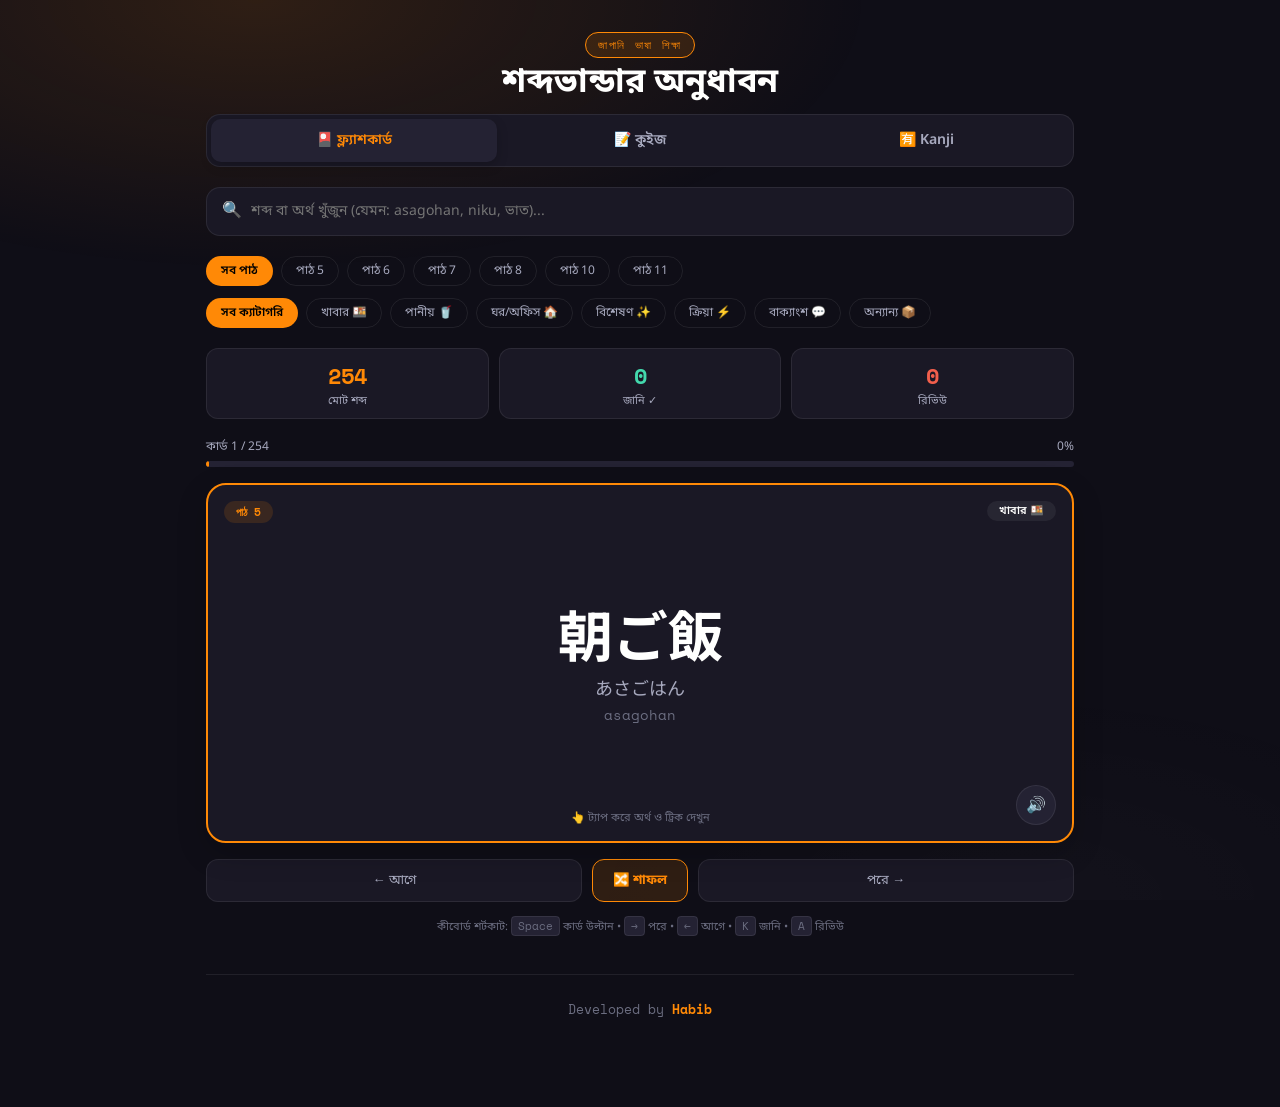
==== commit 37adff21: "Update index.html" ====
--- a/index.html
+++ b/index.html
@@ -252,7 +252,7 @@
 
   <!-- MODE SWITCHER -->
   <div class="mode-switch">
-    <button class="mode-btn active" id="btnFlashcards" onclick="switchMode('flashcards')">🎴 ফ্ল্যাশকার্ড মোড</button>
+    <button class="mode-btn active" id="btnFlashcards" onclick="switchMode('flashcards')">🎴 ফ্ল্যাশকার্ড</button>
     <button class="mode-btn" id="btnQuiz" onclick="switchMode('quiz')">📝 কুইজ</button>
     <button class="mode-btn" id="btnQuiz" onclick="window.location.href='kanji.html'"> 🈶 Kanji
 </button>
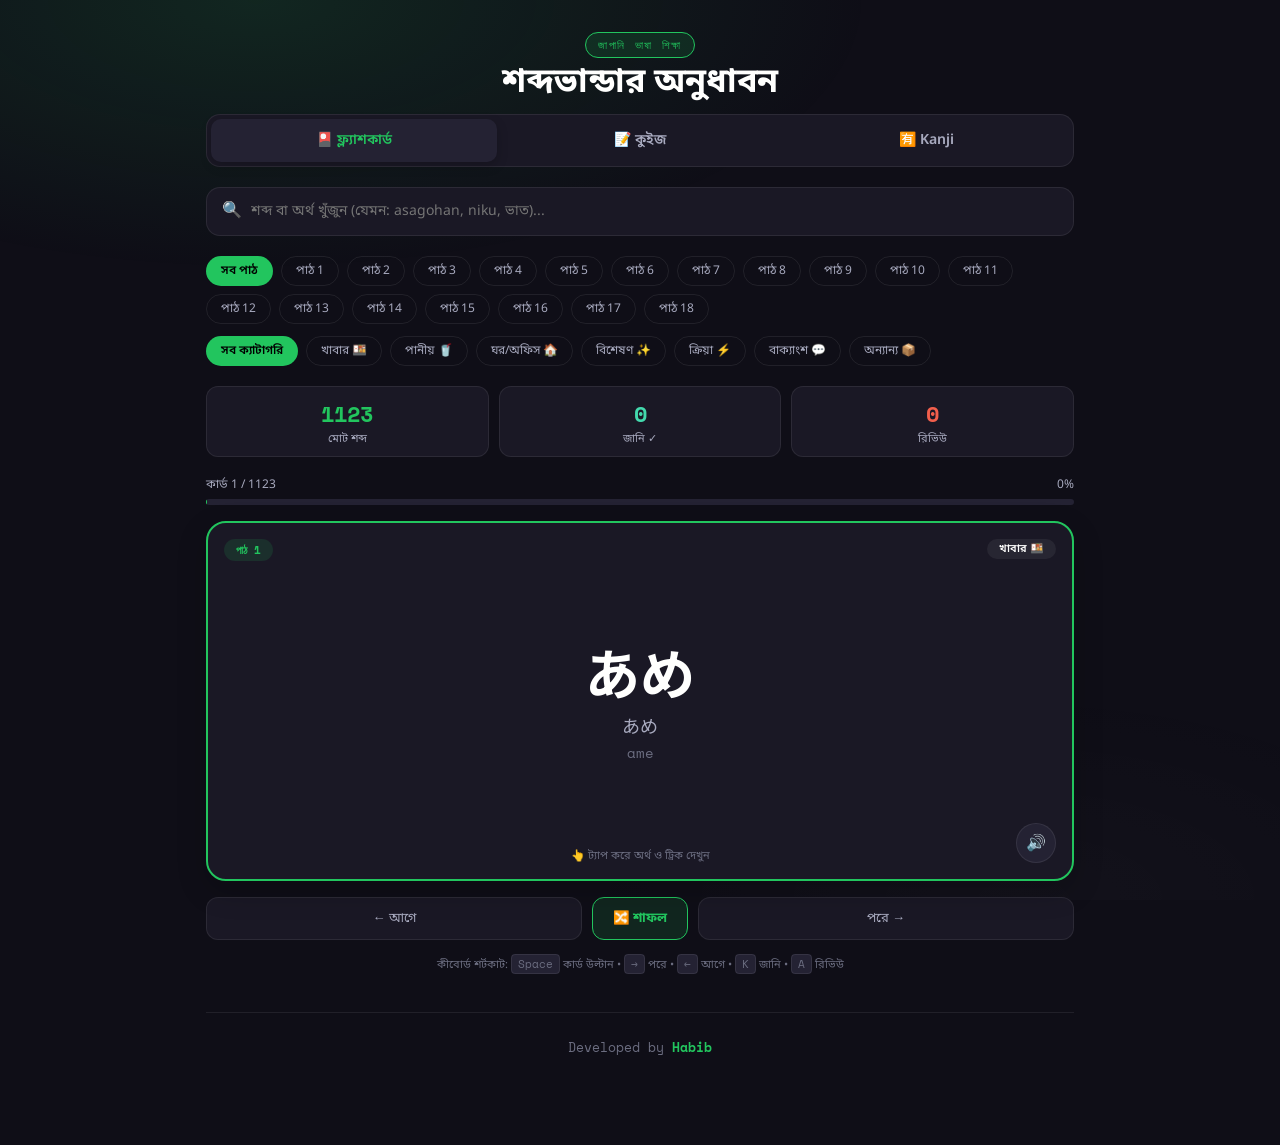
==== commit 729bf7dd: "Update index.html" ====
--- a/index.html
+++ b/index.html
@@ -3,7 +3,7 @@
 <head>
 <meta charset="UTF-8">
 <meta name="viewport" content="width=device-width, initial-scale=1.0">
-<title>জাপানি শব্দভান্ডার — পাঠ ৫-১১</title>
+<title>জাপানি শব্দভান্ডার — অল-ইন-ওয়ান ডাইনামিক এডিশন</title>
 <link rel="preconnect" href="https://fonts.googleapis.com">
 <link href="https://fonts.googleapis.com/css2?family=Noto+Sans+Bengali:wght@400;500;600;700&family=Noto+Sans+JP:wght@400;500;700&family=Space+Mono:wght@400;700&display=swap" rel="stylesheet">
 <style>
@@ -15,13 +15,6 @@
   --text: #fffffe;
   --muted: #a7a9be;
   --hint: #6b6d80;
-
-  --c1: #ff8906; /* Lesson 5: Amber */
-  --c2: #3da9fc; /* Lesson 6: Blue */
-  --c3: #43d9ad; /* Lesson 7: Teal */
-  --c4: #a78bfa; /* Lesson 8: Purple */
-  --c5: #fbbf24; /* Lesson 10: Yellow */
-  --c6: #f43f5e; /* Lesson 11: Rose */
   
   --current-theme: #3da9fc;
   --current-glow: rgba(61,169,252,0.1);
@@ -38,7 +31,6 @@
   transition: background 0.5s ease;
 }
 
-/* DYNAMIC LESSON VIBE BACKGROUND PATTERN */
 body::before {
   content: '';
   position: fixed;
@@ -74,12 +66,8 @@
   line-height: 1.2;
   margin-bottom: 5px;
 }
-  #mainTitle {
-    margin-bottom: -15px;
-  }
-
-
-/* MODE SWITCHER */
+#mainTitle { margin-bottom: -15px; }
+
 .mode-switch { display: flex; background: var(--surface); border: 1px solid var(--border); padding: 4px; border-radius: 14px; margin-bottom: 20px; }
 .mode-btn {
   flex: 1; background: transparent; border: none; color: var(--muted); padding: 12px;
@@ -88,7 +76,6 @@
 }
 .mode-btn.active { background: var(--surface2); color: var(--current-theme); box-shadow: 0 4px 12px rgba(0,0,0,0.2); }
 
-/* SEARCH BOX */
 .search-container { margin-bottom: 20px; position: relative; }
 .search-input {
   width: 100%; padding: 14px 16px 14px 44px; background: var(--surface); border: 1px solid var(--border);
@@ -103,11 +90,10 @@
 }
 .search-item { padding: 12px 16px; border-bottom: 1px solid rgba(255,255,255,0.04); cursor: pointer; transition: background 0.2s; }
 .search-item:hover { background: rgba(255,255,255,0.05); }
-.search-item .item-jp { font-family: 'Noto Sans JP', sans-serif; font-weight: 700; color: var(--c1); }
+.search-item .item-jp { font-family: 'Noto Sans JP', sans-serif; font-weight: 700; color: var(--current-theme); }
 .search-item .item-rom { font-family: 'Space Mono', monospace; font-size: 12px; color: var(--muted); margin-left: 8px;}
 .search-item .item-bn { font-size: 13px; color: var(--text); margin-top: 2px; }
 
-/* STATS BAR */
 .stats-bar { display: flex; gap: 10px; margin: 20px 0; flex-wrap: wrap; }
 .stat { flex: 1; min-width: 80px; background: var(--surface); border: 1px solid var(--border); border-radius: 12px; padding: 10px; text-align: center; }
 .stat-num { font-size: 22px; font-weight: 700; font-family: 'Space Mono', monospace; }
@@ -116,7 +102,6 @@
 .stat.again .stat-num { color: #f25f4c; }
 .stat.total .stat-num { color: var(--current-theme); }
 
-/* FILTERS */
 .filter-row, .cat-filter-row { display: flex; gap: 8px; flex-wrap: wrap; margin-bottom: 12px; }
 .filter-btn {
   font-family: 'Noto Sans Bengali', sans-serif; font-size: 12px; padding: 6px 14px; border-radius: 100px;
@@ -125,13 +110,11 @@
 .filter-btn:hover { border-color: rgba(255,255,255,0.2); color: var(--text); }
 .filter-btn.active { color: #000; border-color: transparent; font-weight: 600; background: var(--lt-color, var(--current-theme)); }
 
-/* PROGRESS */
 .progress-wrap { margin-bottom: 16px; }
 .progress-info { display: flex; justify-content: space-between; font-size: 12px; color: var(--muted); margin-bottom: 6px; }
 .progress-track { height: 6px; background: var(--surface2); border-radius: 100px; overflow: hidden; }
 .progress-fill { height: 100%; background: var(--current-theme); border-radius: 100px; transition: width 0.4s ease; }
 
-/* FLASHCARD */
 .card-area { perspective: 1200px; margin-bottom: 16px; }
 .card-inner { position: relative; transform-style: preserve-3d; transition: transform 0.5s cubic-bezier(0.4,0,0.2,1); min-height: 360px; cursor: pointer; }
 .card-inner.flipped { transform: rotateY(180deg); }
@@ -151,7 +134,6 @@
 .card-romaji { font-family: 'Space Mono', monospace; font-size: 14px; color: var(--hint); }
 .tap-hint { position: absolute; bottom: 16px; font-size: 11px; color: var(--hint); display: flex; align-items: center; gap: 5px; }
 
-/* AUDIO BUTTON */
 .audio-btn {
   position: absolute; bottom: 16px; right: 16px; width: 40px; height: 40px; border-radius: 50%;
   border: 1px solid var(--border); background: var(--surface2); color: var(--current-theme); cursor: pointer;
@@ -159,7 +141,6 @@
 }
 .audio-btn:hover { background: var(--current-glow); border-color: var(--current-theme); }
 
-/* CARD BACK CONTENT */
 .back-header { width: 100%; display: flex; align-items: flex-start; gap: 12px; margin-bottom: 16px; padding-bottom: 16px; border-bottom: 1px solid var(--border); }
 .back-jp { font-family: 'Noto Sans JP', sans-serif; font-size: 28px; font-weight: 700; color: var(--current-theme); }
 .back-readings { flex: 1; }
@@ -179,13 +160,6 @@
 .example-jp { font-family: 'Noto Sans JP', sans-serif; font-size: 15px; color: var(--text); margin-bottom: 4px; }
 .example-bn { font-size: 13px; color: var(--muted); }
 
-.back-audio-btn {
-  width: 100%; padding: 10px; border-radius: 10px; border: 1px solid var(--border); background: var(--surface);
-  color: var(--text); cursor: pointer; font-family: 'Noto Sans Bengali', sans-serif; font-size: 13px;
-  display: flex; align-items: center; justify-content: center; gap: 8px; transition: all 0.2s; margin-bottom: 14px;
-}
-
-/* CONTROLS */
 .know-row { display: flex; gap: 10px; margin-bottom: 12px; width:100%;}
 .know-btn {
   flex: 1; padding: 14px; border-radius: 12px; border: 1px solid transparent; font-family: 'Noto Sans Bengali', sans-serif;
@@ -197,7 +171,6 @@
 .nav-btn { flex: 1; padding: 12px; border-radius: 12px; border: 1px solid var(--border); background: var(--surface); color: var(--muted); font-family: 'Noto Sans Bengali', sans-serif; font-size: 13px; cursor: pointer; }
 .shuffle-btn { padding: 12px 20px; border-radius: 12px; border: 1px solid var(--current-theme); background: var(--current-glow); color: var(--current-theme); font-family: 'Noto Sans Bengali', sans-serif; cursor: pointer; display: flex; align-items: center; gap: 6px; font-weight: bold; }
 
-/* ADVANCED QUIZ VIEW */
 #quizView { display: none; }
 .quiz-card { background: var(--surface); border: 2px solid var(--current-theme); border-radius: 20px; padding: 24px; margin-bottom: 20px; transition: all 0.3s; }
 .quiz-header { display: flex; justify-content: space-between; align-items: center; margin-bottom: 20px; }
@@ -218,18 +191,13 @@
 .option-btn .opt-jp { font-family: 'Noto Sans JP', sans-serif; font-weight: bold; font-size: 18px; color: var(--text); }
 .option-btn .opt-bn { font-size: 13px; color: var(--muted); }
 
-/* FEEDBACK & EXPLANATION */
-.quiz-feedback-box {
-  margin-top: 16px; padding: 14px; border-radius: 12px; display: none; font-size: 14px; line-height: 1.5;
-  animation: fadeIn 0.3s ease;
-}
+.quiz-feedback-box { margin-top: 16px; padding: 14px; border-radius: 12px; display: none; font-size: 14px; line-height: 1.5; animation: fadeIn 0.3s ease; }
 .quiz-feedback-box.correct { background: rgba(67,217,173,0.1); border: 1px solid #43d9ad; color: #43d9ad; }
 .quiz-feedback-box.incorrect { background: rgba(242,95,76,0.1); border: 1px solid #f25f4c; color: #f25f4c; }
 
 .option-btn.correct { background: rgba(67,217,173,0.15) !important; border-color: #43d9ad !important; }
 .option-btn.incorrect { background: rgba(242,95,76,0.15) !important; border-color: #f25f4c !important; }
 
-/* COMPLETION */
 .completion { text-align: center; padding: 40px 20px; background: var(--surface); border-radius: 20px; border: 2px solid var(--current-theme); display: none; }
 .completion.show { display: block; animation: fadeIn 0.5s ease; }
 .completion h2 { font-size: 32px; margin-bottom: 8px; color: var(--current-theme); }
@@ -250,26 +218,21 @@
     <h1 id="mainTitle">শব্দভান্ডার অনুধাবন</h1>
   </header>
 
-  <!-- MODE SWITCHER -->
   <div class="mode-switch">
     <button class="mode-btn active" id="btnFlashcards" onclick="switchMode('flashcards')">🎴 ফ্ল্যাশকার্ড</button>
     <button class="mode-btn" id="btnQuiz" onclick="switchMode('quiz')">📝 কুইজ</button>
-    <button class="mode-btn" id="btnQuiz" onclick="window.location.href='kanji.html'"> 🈶 Kanji
-</button>
+    <button class="mode-btn" onclick="window.location.href='kanji.html'">🈶 Kanji</button>
   </div>
 
-  <!-- SEARCH BOX -->
   <div class="search-container">
     <span class="search-icon">🔍</span>
     <input type="text" class="search-input" id="searchInput" placeholder="শব্দ বা অর্থ খুঁজুন (যেমন: asagohan, niku, ভাত)..." oninput="handleSearch()">
     <div class="search-results" id="searchResults"></div>
   </div>
 
-  <!-- FILTERS -->
   <div class="filter-row" id="lessonFilters"></div>
   <div class="cat-filter-row" id="catFilters"></div>
 
-  <!-- FLASHCARDS VIEW -->
   <div id="flashcardsView">
     <div class="stats-bar">
       <div class="stat total"><div class="stat-num" id="totalStat">0</div><div class="stat-lbl">মোট শব্দ</div></div>
@@ -287,7 +250,6 @@
 
     <div class="card-area" id="cardArea">
       <div class="card-inner" id="cardInner" onclick="toggleFlip()">
-        <!-- FRONT -->
         <div class="card-face card-front" id="cardFront">
           <span class="card-lesson-badge" id="cLesson"></span>
           <span class="card-cat-badge" id="cCat"></span>
@@ -297,7 +259,6 @@
           <span class="tap-hint">👆 ট্যাপ করে অর্থ ও ট্রিক দেখুন</span>
           <button class="audio-btn" id="audioFront" onclick="speakWord(event)">🔊</button>
         </div>
-        <!-- BACK -->
         <div class="card-face card-back" id="cardBack">
           <div class="back-header">
             <div class="back-jp" id="bJp"></div>
@@ -331,7 +292,6 @@
     </div>
   </div>
 
-  <!-- ADVANCED QUIZ VIEW -->
   <div id="quizView">
     <div class="progress-wrap">
       <div class="progress-info">
@@ -358,7 +318,6 @@
     </div>
   </div>
 
-  <!-- COMPLETION OVERLAY -->
   <div class="completion" id="completion">
     <h2 id="completionTitle">🎉 চমৎকার পারফরম্যান্স!</h2>
     <p id="completionMsg"></p>
@@ -375,22 +334,523 @@
 </div>
 
 <script>
-// WORDS Array is kept intact from the original code base
+// ==========================================
+// এখানে আপনি আপনার ইচ্ছেমতো যেকোনো Lesson এর শব্দ যোগ করতে পারবেন।
+// কোড স্বয়ংক্রিয়ভাবে ফিল্টার লিস্ট আপডেট করে নেবে।
+// ==========================================
 const WORDS = [
+  // =========== LESSON 1 ===========
+  {l:'1',jp:'あめ',kana:'あめ',rom:'ame',bn:'ক্যান্ডি',cat:'food',
+   trick:'<em>আমে</em> অনেক মিষ্টি থাকে, ক্যান্ডিও মিষ্টি!',
+   exJp:'あめを食べます。',exBn:'ক্যান্ডি খাই।'},
+  {l:'1',jp:'これ',kana:'これ',rom:'kore',bn:'এটি',cat:'word',
+   trick:'<em>করে</em> — এটি "করে" দেখাও। এটি = করে।',
+   exJp:'これは何ですか？',exBn:'এটি কী?'},
+  {l:'1',jp:'プレゼント',kana:'プレゼント',rom:'purezento',bn:'উপহার',cat:'item',
+   trick:'ইংরেজিতে <em>Present</em> মানে উপহার, জাপানি উচ্চারণে পুরেজেন্তো।',
+   exJp:'プレゼントをもらいました。',exBn:'উপহার পেয়েছি।'},
+  {l:'1',jp:'ありがとうございます',kana:'ありがとうございます',rom:'arigatou gozaimasu',bn:'ধন্যবাদ।',cat:'phrase',
+   trick:'সবচেয়ে পরিচিত শব্দ — <em>আরিগাতো</em> মানে ধন্যবাদ।',
+   exJp:'手伝ってくれて、ありがとうございます。',exBn:'সাহায্য করার জন্য ধন্যবাদ।'},
+  {l:'1',jp:'いいえ',kana:'いいえ',rom:'iie',bn:'आपको स्वागतम / না',cat:'phrase',
+   trick:'ধন্যবাদের জবাবে <em>ইইএ</em> বললে বোঝায় "আরে না না, ঠিক আছে (Welcome)"।',
+   exJp:'いいえ、どういたしまして。',exBn:'আপনাকে স্বাগতম।'},
+  {l:'1',jp:'痛い',kana:'いたい',rom:'itai',bn:'ব্যথা!',cat:'phrase',
+   trick:'ব্যথা পেলে আমরা বলি "উই<em>টাই</em>" বা "ইতাই"!',
+   exJp:'痛い！足が痛いです।',exBn:'ব্যথা! পায়ে ব্যথা করছে।'},
+  {l:'1',jp:'お先に失礼します',kana:'おさきにしつれいします',rom:'osaki ni shitsurei shimasu',bn:'আগে যাওয়ার জন্য ক্ষমা করবেন।',cat:'phrase',
+   trick:'<em>সাকি</em> মানে আগে। অফিস থেকে আগে বের হওয়ার সময় এটা বলা হয়।',
+   exJp:'お先に失礼します。お疲れ様でした。',exBn:'আমি আগে যাচ্ছি, বিদায়। কঠোর পরিশ্রমের জন্য ধন্যবাদ।'},
+  {l:'1',jp:'お疲れさま',kana:'おつかれさま',rom:'otsukaresama',bn:'কঠোর পরিশ্রমের জন্য ধন্যবাদ।',cat:'phrase',
+   trick:'<em>ওৎসুকারে</em> — সহকর্মীদের কাজের শেষে উৎসাহ দিতে বলা হয়।',
+   exJp:'みんな、お疲れさま！',exBn:'সবাইকে কঠোর পরিশ্রমের জন্য ধন্যবাদ!'},
+  {l:'1',jp:'お疲れさまでした',kana:'おつかれさまでした',rom:'otsukaresama deshita',bn:'কঠোর পরিশ্রমের জন্য আপনাকে ধন্যবাদ। (মার্জিত)',cat:'phrase',
+   trick:'আগেরটার সাথে <em>দেসিতা</em> (অতীত কাল) যুক্ত করে আরও মার্জিত করা হয়েছে।',
+   exJp:'今日もお疲れさまでした。',exBn:'আজকের কঠোর পরিশ্রমের জন্য আপনাকে ধন্যবাদ।'},
+  {l:'1',jp:'落としましたよ',kana:'おとしましたよ',rom:'otoshimashita yo',bn:'ফেলে দিয়েছো।',cat:'phrase',
+   trick:'<em>অতোশি</em> — কোনো কিছু নিচে পড়ে গেলে বা ড্রপ করলে বলা হয়।',
+   exJp:'すみません、落としましたよ。',exBn:'মাফ করবেন, আপনি এটি ফেলে দিয়েছেন।'},
+  {l:'1',jp:'おはよう',kana:'おはよう',rom:'ohayou',bn:'শুভ সকাল। (ক্যাজুয়াল)',cat:'phrase',
+   trick:'সকালে উঠে <em>ওহায়ো</em> (Ohio রাজ্যের মতো শোনায়) বলে বন্ধুদের উইশ করা।',
+   exJp:'友だちにおはようと言う。',exBn:'বন্ধুকে শুভ সকাল বলা।'},
+  {l:'1',jp:'おはようございます',kana:'おはようございます',rom:'ohayou gozaimasu',bn:'শুভ সকাল। (মার্জিত)',cat:'phrase',
+   trick:'<em>ওহায়ো</em> এর সাথে গোজাইমাস যুক্ত করে বড়দের সম্মান জানানো।',
+   exJp:'先生、おはようございます。',exBn:'শিক্ষক, শুভ সকাল।'},
+  {l:'1',jp:'おやすみ',kana:'おやすみ',rom:'oyasumi',bn:'শুভ রাত্রি। (ক্যাজুয়াল)',cat:'phrase',
+   trick:'<em>ইয়াসুমি</em> মানে ছুটি বা বিশ্রাম। রাতে বিশ্রামের আগে ওやすみ।',
+   exJp:'家族におやすみと言う。',exBn:'পরিবারকে শুভ রাত্রি বলা।'},
+  {l:'1',jp:'おやすみなさい',kana:'おやすみなさい',rom:'oyasuminasai',bn:'শুভ রাত্রি। (মার্জিত)',cat:'phrase',
+   trick:'ঘুমানোর আগে মার্জিতভাবে শুভ রাত্রি বলতে <em>নাসাই</em> যোগ করুন।',
+   exJp:'お母さん、おやすみなさい।',exBn:'মা, শুভ রাত্রি।'},
+  {l:'1',jp:'ごめん',kana:'ごめん',rom:'gomen',bn:'দুঃখিত।',cat:'phrase',
+   trick:'ভুল করলে বন্ধুদের বলা হয় <em>গোমেন</em> (আমার মনটা গোমড়া করে দিও না)।',
+   exJp:'遅れてごめん。',exBn:'দেরি হওয়ার জন্য দুঃখিত।'},
+  {l:'1',jp:'こんにちは',kana:'こんにちは',rom:'konnichiwa',bn:'শুভ অপরাহ্ন।',cat:'phrase',
+   trick:'সারাদিনের সাধারণ গ্রিটিংস বা "হ্যালো" হলো <em>কন্নিচিওয়া</em>।',
+   exJp:'みなさん、こんにちは。',exBn:'সবাইকে শুভ অপরাহ্ন / হ্যালো।'},
+  {l:'1',jp:'こんばんは',kana:'こんばんは',rom:'konbanwa',bn:'শুভ সন্ধ্যা।',cat:'phrase',
+   trick:'<em>কোনবান</em> মানে আজ রাত বা সন্ধ্যা। সন্ধ্যাবেলার গ্রিটিংস।',
+   exJp:'こんばんは、お元気ですか？',exBn:'শুভ সন্ধ্যা, কেমন আছেন?'},
+  {l:'1',jp:'失礼します',kana:'しつれいします',rom:'shitsurei shimasu',bn:'বিদায় / মাফ করবেন।',cat:'phrase',
+   trick:'কারো রুমে ঢোকার সময় বা বিদায় নেওয়ার সময় <em>শিতসুরেই</em> করা হয়।',
+   exJp:'失礼します、入ってもいいですか？',exBn:'মাফ করবেন, আমি কি ভেতরে আসতে পারি?'},
+  {l:'1',jp:'じゃあ、また',kana:'じゃあ、また',rom:'jaa, mata',bn:'ঠিক আছে, পরে দেখা হবে।',cat:'phrase',
+   trick:'<em>মাতা</em> মানে আবার। "জা, মাতা" = আবার দেখা হবে।',
+   exJp:'バイバイ、じゃあ、また！',exBn:'বাই বাই, ঠিক আছে, পরে দেখা হবে!'},
+  {l:'1',jp:'すみません',kana:'すみません',rom:'sumimasen',bn:'ধন্যবাদ। / মাফ করবেন।',cat:'phrase',
+   trick:'জাপানের সবচেয়ে দরকারি শব্দ <em>সুমিমাসেন</em> — দুঃখ প্রকাশ ও ধন্যবাদ দুটাতেই চলে।',
+   exJp:'すみません、お茶をください。',exBn:'মাফ করবেন, দয়া করে একটু চা দিন।'},
+  {l:'1',jp:'どうぞ',kana:'どうぞ',rom:'douzo',bn:'অনুগ্রহ করে গ্রহণ করুন।',cat:'phrase',
+   trick:'কাউকে কিছু দেওয়ার সময় বা বসতে বলার সময় বলা হয় <em>দৌজৌ</em> (নিন)।',
+   exJp:'こちらの席へどうぞ。',exBn:'অনুগ্রহ করে এই আসনে বসুন।'},
+  {l:'1',jp:'どうも',kana:'どうも',rom:'doumo',bn:'ধন্যবাদ।',cat:'phrase',
+   trick:'সংক্ষেপে থ্যাংক ইউ বলতে <em>দৌমো</em> ব্যবহার করা হয়।',
+   exJp:'どうも、助かりました。',exBn:'ধন্যবাদ, অনেক উপকার হলো।'},
+  {l:'1',jp:'どうもありがとう',kana:'どうもありがとう',rom:'doumo arigatou',bn:'আপনাকে অনেক ধন্যবাদ।',cat:'phrase',
+   trick:'দৌমো + আরিগাতো মিলে তৈরি হয় অনেক বড় <em>ধন্যবাদ</em>।',
+   exJp:'お土産、どうもありがとう。',exBn:'উপহারের জন্য আপনাকে অনেক ধন্যবাদ।'},
+  {l:'1',jp:'わあ',kana:'わあ',rom:'waa',bn:'উহু / ওয়াও!',cat:'phrase',
+   trick:'অবাক হলে আমরা যেমন বলি "ওয়াও!", জাপানিরা বলে <em>ওয়াআ!</em>',
+   exJp:'わあ、きれいな景色ですね！',exBn:'ওয়াও, দারুণ সুন্দর দৃশ্য তো!'},
+
+  // =========== LESSON 2 ===========
+  {l:'2',jp:'インドネシア語',kana:'インドネシアご',rom:'indoneshiago',bn:'ইন্দোনেশীয় ভাষা',cat:'lang',
+   trick:'দেশের নামের শেষে <em>গো</em> বসালে ভাষা হয়ে যায়। ইন্দোনেশিয়া + গো।',
+   exJp:'インドネシア語が話せます。',exBn:'আমি ইন্দোনেশীয় ভাষা বলতে পারি।'},
+  {l:'2',jp:'英語',kana:'えいご',rom:'eigo',bn:'ইংরেজি ভাষা',cat:'lang',
+   trick:'<em>এইগো</em> — ইংরেজিকে জাপানিরা বলে এইগো।',
+   exJp:'英語を勉強しています。',exBn:'আমি ইংরেজি ভাষা অধ্যায়ন করছি।'},
+  {l:'2',jp:'お客さん',kana:'おきゃくさん',rom:'okyakusan',bn:'ক্রেতা (সম্বোধন)',cat:'word',
+   trick:'দোকানে কাস্টমার বা গেস্ট আসলে <em>ওক্যাকু-সান</em> বলে সম্মান দেওয়া হয়।',
+   exJp:'お客さん、いらっしゃいませ。',exBn:'ক্রেতা মহোদয়, আপনাকে স্বাগতম।'},
+  {l:'2',jp:'蚊',kana:'か',rom:'ka',bn:'মশা',cat:'animal',
+   trick:'মশা কামড়ালে আমরা বলি "কা" কামড়ালো? মাত্র এক অক্ষরের শব্দ <em>কা</em>!',
+   exJp:'部屋に蚊がいます。',exBn:'কক্ষে মশা আছে।'},
+ {
+  l: '2',
+  jp: '傘',
+  kana: 'かさ',
+  rom: 'kasa',
+  bn: 'ছাতা',
+  cat: 'item',
+  trick: 'রোদে বা বৃষ্টিতে ছাতা মাথা থেকে <em>খসা</em> বা "কাছা" নেওয়া যাবে না। কাসা = ছাতা।',
+  exJp: '雨だから傘をさします。',
+  exBn: 'বৃষ্টির কারণে ছাতা ব্যবহার করছি।'
+},
+  {l:'2',jp:'ここ',kana:'ここ',rom:'koko',bn:'এখানে',cat:'place',
+   trick:'<em>কোকো</em> — কোকো পাখি এখানে বসে আছে। কোকো = এখানে।',
+   exJp:'ここは私の部屋です。',exBn:'এখানে আমার কক্ষ।'},
+  {l:'2',jp:'在留カード',kana:'ざいりゅうカード',rom:'zairyū kādo',bn:'রেসিডেন্স কার্ড',cat:'item',
+   trick:'জাপানে থাকার লিগ্যাল কার্ড হলো <em>জাইরিউ কা-দো</em>।',
+   exJp:'在留カードを見せてください。',exBn:'অনুগ্রহ করে রেসিডেন্স কার্ডটি দেখান।'},
+  {l:'2',jp:'少し',kana:'すこし',rom:'sukoshi',bn:'সামান্য',cat:'word',
+   trick:'<em>সুকোশি</em> — সুকোশি মানে একটুখানি বা সামান্য।',
+   exJp:'日本語が少しわかります।',exBn:'জাপানি ভাষা সামান্য বুঝতে পারি।'},
+  {l:'2',jp:'スマホ',kana:'スマホ',rom:'sumaho',bn:'স্মার্টফোন',cat:'item',
+   trick:'Smart Phone-কে সংক্ষেপে জাপানিরা <em>সুমাহো</em> বলে।',
+   exJp:'新しいスマホを買いました。',exBn:'নতুন স্মার্টফোন কিনেছি।'},
+  {l:'2',jp:'中国語',kana:'ちゅうごくご',rom:'chūgokugo',bn:'চীনা ভাষা',cat:'lang',
+   trick:'চুউগোকু (চীন) + <em>গো</em> (ভাষা) = চীনা ভাষা।',
+   exJp:'中国語は難しいです。',exBn:'চীনা ভাষা কঠিন।'},
+  {
+  l: '2',
+  jp: '名前',
+  kana: 'なまえ',
+  rom: 'namae',
+  bn: 'নাম',
+  cat: 'word',
+  trick: '<em>নামায়ে</em> এর উচ্চারণে "নাম" শব্দটা লুকিয়ে আছে। নামায়ে = নাম।',
+  exJp: 'お名前は何ですか？',
+  exBn: 'আপনার নাম কী?'
+},
+  {l:'2',jp:'日本語',kana:'にほんご',rom:'nihongo',bn:'জাপানি ভাষা',cat:'lang',
+   trick:'নিহন (জাপান) + <em>গো</em> (ভাষা) = নিহনগো।',
+   exJp:'日本語を話します。',exBn:'জাপানি ভাষায় কথা বলি।'},
+  {l:'2',jp:'はい',kana:'はい',rom:'hai',bn:'হ্যাঁ',cat:'phrase',
+   trick:'সব কথার জবাবে সম্মতি দিতে বলুন <em>হাই</em>!',
+   exJp:'はい、わかりました。',exBn:'হ্যাঁ, বুঝতে পেরেছি।'},
+  {l:'2',jp:'部屋',kana:'へや',rom:'heya',bn:'কক্ষ',cat:'place',
+   trick:'আমার <em>হেয়া</em> বা রুমে কোনো হেয়ার (চুল) নেই। হেয়া = রুম।',
+   exJp:'部屋を掃除します。',exBn:'কক্ষ পরিষ্কার করছি।'},
+  {l:'2',jp:'免許証',kana:'めんきょしょう',rom:'menkyoshō',bn:'ড্রাইভিং লাইসেন্স',cat:'item',
+   trick:'<em>মেঙ্কিওশোও</em> — গাড়ি চালানোর পারমিট বা লাইসেন্স কার্ড।',
+   exJp:'免許証を持っています。',exBn:'আমার ড্রাইভিং লাইসেন্স আছে।'},
+  {l:'2',jp:'０',kana:'ゼロ',rom:'zero',bn:'শূন্য',cat:'num',
+   trick:'ইংরেজি <em>Zero</em> থেকে এসেছে জেরো।',
+   exJp:'番号はゼロからです。',
+   exBn:'নম্বরটি শূন্য থেকে শুরু।'},
+  {l:'2',jp:'１',kana:'いち',rom:'ichi',bn:'এক',cat:'num',
+   trick:'<em>ইচি</em> — এক নম্বরে আছে ইচিং বিচিং পাখি।',
+   exJp:'１から数えます。',exBn:'এক থেকে গণনা করছি।'},
+  {l:'2',jp:'２',kana:'に',rom:'ni',bn:'দুই',cat:'num',
+   trick:'<em>নি</em> — দুই কাপ চা নিয়ে আসি। নি = ২।',
+   exJp:'りんごを２つください。',exBn:'দয়া করে দুইটি আপেল দিন।'},
+  {l:'2',jp:'３',kana:'さん',rom:'san',bn:'তিন',cat:'num',
+   trick:'<em>সান</em> — সূর্যের (Sun) তিনটি আলো। সান = ৩।',
+   exJp:'３時になりました。',exBn:'তিনটা বেজে গেছে।'},
+  {l:'2',jp:'４',kana:'よん',rom:'yon',bn:'চার',cat:'num',
+   trick:'<em>ইওন</em> — চার রঙের সুতা দিয়ে বোন (ইওন)।',
+   exJp:'４人家族です。',exBn:'চার জনের পরিবার।'},
+  {l:'2',jp:'５',kana:'ご',rom:'go',bn:'পাঁচ',cat:'num',
+   trick:'<em>গো</em> — পাঁচ গোনার পর চলে যাও (Go)। গো = ৫।',
+   exJp:'５分待ちます。',exBn:'পাঁচ মিনিট অপেক্ষা করব।'},
+  {l:'2',jp:'６',kana:'ろく',rom:'roku',bn:'ছয়',cat:'num',
+   trick:'<em>রোকু</em> — ছক্কা মারলে রোক বা থামানো যায় না। রোকু = ৬।',
+   exJp:'６時に起きます。',exBn:'ছয়টায় ঘুম থেকে উঠি।'},
+  {l:'2',jp:'７',kana:'なな',rom:'nana',bn:'সাত',cat:'num',
+   trick:'<em>নানা</em> — আমার নানার বয়স সাত বছর তো না! নানা = ৭।',
+   exJp:'７日かかります。',exBn:'সাত দিন সময় লাগবে।'},
+  {l:'2',jp:'８',kana:'はち',rom:'hachi',bn:'আট',cat:'num',
+   trick:'<em>হাচি</em> — আট বার হাঁচি দিলে ওষুধ লাগে। হাচি = ৮।',
+   exJp:'８階にあります。',exBn:'আট তলায় আছে।'},
+  {l:'2',jp:'９',kana:'きゅう',rom:'kyū',bn:'নয়',cat:'num',
+   trick:'<em>কিউ</em> — নয় জন লোক লাইনে বা কিউতে (Queue) দাঁড়িয়েছে।',
+   exJp:'９月は秋です।',exBn:'নয় মাস (সেপ্টেম্বর) হলো শরৎকাল।'},
+  {l:'2',jp:'10',kana:'じゅう',rom:'jū',bn:'দশ',cat:'num',
+   trick:'<em>জিউ</em> — দশ কাপ জুস বা জিউ। জিউ = ১০।',
+   exJp:'10時になりました。',exBn:'১০টা বেজে গেছে।'},
+  {l:'2',jp:'「Mosquito」は、日本語で何ですか？',kana:'「Mosquito」は、にほんごでなんですか？',rom:'"Mosquito" wa, nihongo de nan desu ka?',bn:'[Mosquito] এর জাপানি ভাষা কি?',cat:'phrase',
+   trick:'<em>নান দেসু কা</em> মানে কী? মশার জাপানি কী?',
+   exJp:'これは、日本語で何ですか？',exBn:'এটি জাপানি ভাষায় কী?'},
+  {l:'2',jp:'「Mosquito」は、日本語で何と言いますか？',kana:'「Mosquito」は、にほんごでなんといいますか？',rom:'"Mosquito" wa, nihongo de nan to iimasu ka?',bn:'[Mosquito] কে জাপানি ভাষায় কি বলা হয়?',cat:'phrase',
+   trick:'<em>নান তো ইইমাসু কা</em> = কী বলা হয়?',
+   exJp:'「Thank you」は日本語で何と言いますか？',exBn:'"Thank you" কে জাপানি ভাষায় কী বলা হয়?'},
+  {l:'2',jp:'あのう',kana:'あのう',rom:'anō',bn:'ক্ষমা করবেন / উম...',cat:'phrase',
+   trick:'কাউকে ডাকার আগে বা দ্বিধা প্রকাশে বলা হয় <em>আনোও</em>।',
+   exJp:'あのう、すみません。',exBn:'উম, মাফ করবেন।'},
+  {l:'2',jp:'え？',kana:'え？',rom:'e?',bn:'হুহ? / কী বললেন?',cat:'phrase',
+   trick:'হঠাৎ কিছু না শুনলে জাপানিরা বলে <em>এ?</em>',
+   exJp:'え？もう一度言ってください。',exBn:'হুহ? দয়া করে আরেকবার বলুন।'},
+  {l:'2',jp:'書いてください',kana:'かいてください',rom:'kaite kudasai',bn:'অনুগ্রহ করে লিখুন।',cat:'phrase',
+   trick:'<em>কাইতে</em> মানে লিখে। কাইতে কুদাসাই = লিখুন।',
+   exJp:'名前を書いてください。',exBn:'অনুগ্রহ করে নাম লিখুন।'},
+  {l:'2',jp:'これは、日本語で何ですか？',kana:'これは、にほんごでなんですか？',rom:'kore wa, nihongo de nan desu ka?',bn:'এটিকে জাপানি ভাষায় কি বলা হয়?',cat:'phrase',
+   trick:'কাছের জিনিস দেখিয়ে জিজ্ঞাসা করা: <em>কোরে ওয়া...</em>।',
+   exJp:'これは、日本語で何ですか？',exBn:'এটিকে জাপানি ভাষায় কী বলা হয়?'},
+  {l:'2',jp:'これは、日本語で何と言いますか？',kana:'これは、にほんごでなんといいますか？',rom:'kore wa, nihongo de nan to iimasu ka?',bn:'এটিকে জাপানি ভাষায় কিভাবে বলা হয়?',cat:'phrase',
+   trick:'<em>নান তো ইইমাসু কা</em> ফরম্যাটের ব্যবহার।',
+   exJp:'これは、日本語で何と言いますか？',exBn:'এটিকে জাপানি ভাষায় কীভাবে বলা হয়?'},
+  {l:'2',jp:'じゃあ',kana:'じゃあ',rom:'jā',bn:'ঠিক আছে তাহলে...',cat:'phrase',
+   trick:'কথার শুরুতে বা শেষে <em>জাআ</em> (Well then) বলা হয়।',
+   exJp:'じゃあ、始めましょう。',exBn:'ঠিক আছে তাহলে, শুরু করা যাক।'},
+  {l:'2',jp:'そうそう',kana:'そうそう',rom:'sō sō',bn:'ঠিক আছে / হ্যাঁ হ্যাঁ।',cat:'phrase',
+   trick:'কারো কথায় তীব্র সম্মতি প্রকাশে <em>সোও সোও</em> বলা হয়।',
+   exJp:'そうそう、その通りです。',exBn:'হ্যাঁ হ্যাঁ, একদম ঠিক তাই।'},
+  {l:'2',jp:'～、できますか？',kana:'～、できますか？',rom:'~, dekimasu ka?',bn:'~ বলতে পারেন কি? / পারবেন কি?',cat:'phrase',
+   trick:'<em>দেকিমাসু কা</em> মানে কি আপনি সক্ষম বা পারবেন?',
+   exJp:'日本語、できますか？',exBn:'জাপানি ভাষা বলতে পারেন কি?'},
+  {l:'2',jp:'はい、できます',kana:'はい、できます',rom:'hai, dekimasu',bn:'হ্যাঁ, পারি।',cat:'phrase',
+   trick:'পারার উত্তরে বলা হয় <em>হাই, দেকিমাসু</em>।',
+   exJp:'はい、少しできます。',exBn:'হ্যাঁ, সামান্য পারি।'},
+  {l:'2',jp:'はい、どうぞ',kana:'はい、どうぞ',rom:'hai, dōzo',bn:'গ্রহণ করুন।',cat:'phrase',
+   trick:'কিছু বাড়িয়ে দেওয়ার সময় বলা হয় <em>হাই, দৌজৌ</em>।',
+   exJp:'カードをどうぞ。はい、どうぞ。',exBn:'কার্ডটি নিন। এই যে গ্রহণ করুন।'},
+  {l:'2',jp:'はい、わかります',kana:'はい、わかります',rom:'hai, wakarimasu',bn:'হ্যাঁ, বুঝতে পারি।',cat:'phrase',
+   trick:'<em>ওয়াকারিমাসু</em> মানে বুঝি। হ্যাঁ, আমি বুঝি।',
+   exJp:'はい、意味がわかります。',exBn:'হ্যাঁ, অর্থ বুঝতে পারছি।'},
+  {l:'2',jp:'見せてください',kana:'みせてください',rom:'misete kudasai',bn:'দয়া করে দেখান।',cat:'phrase',
+   trick:'<em>মিশেতে</em> = দেখিয়ে। মিশেতে কুদাসাই = দয়া করে দেখান।',
+   exJp:'パスポートを見せてください。',exBn:'দয়া করে পাসপোর্ট দেখান।'},
+  {l:'2',jp:'もういちど、お願いします',kana:'もういちど、おねがいします',rom:'mō ichido, onegai shimasu',bn:'দয়া করে আবার বলুন।',cat:'phrase',
+   trick:'<em>মোও ইচিদো</em> মানে আরেকবার। আরেকবার অনুরোধ করছি।',
+   exJp:'すみません、もういちど、お願いします。',exBn:'মাফ করবেন, দয়া করে আবার বলুন।'},
+  {l:'2',jp:'もう少し、ゆっくり言ってください',kana:'もうすこし、ゆっくりいってください',rom:'mō sukoshi, yukkuri itte kudasai',bn:'আর একটু ধীরে কথা বলুন।',cat:'phrase',
+   trick:'<em>ইওক্কুরি</em> মানে আস্তে বা ধীরে। আস্তে বলুন।',
+   exJp:'わからないので、もう少し、ゆっくり言ってください。',exBn:'বুঝতে পারছি না তাই আর একটু ধীরে কথা বলুন।'},
+  {l:'2',jp:'よくわかりません',kana:'よくわかりません',rom:'yoku wakarimasen',bn:'ভালোভাবে বুঝতে পারছি না।',cat:'phrase',
+   trick:'<em>ইওকু</em> মানে ভালো করে। ভালো করে বুঝছি না।',
+   exJp:'英語はよくわかりません。',exBn:'ইংরেজি ভালোভাবে বুঝতে পারছি না।'},
+  {l:'2',jp:'読んでください',kana:'よんでください',rom:'yonde kudasai',bn:'অনুগ্রহ করে ~ পড়ুন।',cat:'phrase',
+   trick:'<em>ইওন্দে</em> মানে পড়ে। ইওন্দে কুদাসাই = পড়ুন।',
+   exJp:'ここを読んでください。',exBn:'অনুগ্রহ করে এখানটা পড়ুন।'},
+  {l:'2',jp:'わかりました',kana:'わかりました',rom:'wakarimashita',bn:'বুঝতে পেরেছি।',cat:'phrase',
+   trick:'অতীত কালে কোনো কিছু বুঝে ফেললে বলা হয় <em>ওয়াকারিমাশিতা</em>।',
+   exJp:'はい、わかりました。ありがとう。',exBn:'হ্যাঁ, বুঝতে পেরেছি। ধন্যবাদ।'},
+  {l:'2',jp:'～、わかりますか？',kana:'～、わかりますか？',rom:'~, wakarimasu ka?',bn:'~ বুঝতে পারেন কি?',cat:'phrase',
+   trick:'কাউকে জিজ্ঞেস করা সে বোঝে কি না: <em>ওয়াকারিমাসু কা?</em>',
+   exJp:'意味がわかりますか？',exBn:'অর্থ বুঝতে পারেন কি?'},
+  {l:'2',jp:'わかりません',kana:'わかりません',rom:'wakarimasen',bn:'বুঝতে পারছি না।',cat:'phrase',
+   trick:'না বোধক রূপ হলো <em>ওয়াকারিমাসেন</em> = বুঝি না।',
+   exJp:'日本語がわかりません。',exBn:'জাপানি ভাষা বুঝতে পারছি না।'},
+
+  // =========== LESSON 3 ===========
+  {l:'3',jp:'いいえ',kana:'いいえ',rom:'iie',bn:'না',cat:'word',
+   trick:'"হ্যাঁ" এর বিপরীত "না" হলো <em>ইইএ</em>।',
+   exJp:'いいえ、違います。',exBn:'না, এটা ভুল।'},
+  {l:'3',jp:'インドネシア',kana:'インドネシア',rom:'indoneshia',bn:'ইন্দোনেশিয়া',cat:'place',
+   trick:'কাতাকানায় দেশের নাম <em>ইন্দোনেশিয়া</em>।',
+   exJp:'インドネシアから来ました。',exBn:'ইন্দোনেশিয়া থেকে এসেছি।'},
+  {l:'3',jp:'国',kana:'くに（おくに）',rom:'kuni',bn:'দেশ',cat:'place',
+   trick:'আমার <em>কুনি</em> বা দেশ অনেক সুন্দর। কুনি = দেশ।',
+   exJp:'お国はどちらですか？',exBn:'আপনার দেশ কোথায়?'},
+  {l:'3',jp:'同じ',kana:'おなじ',rom:'onaji',bn:'একই',cat:'word',
+   trick:'<em>ওনাজি</em> — ওনাজি জামা আমরা দুজনে পরেছি। ওনাজি = একই।',
+   exJp:'私も同じです。',exBn:'আমিও একই (আমারও তাই)।'},
+  {l:'3',jp:'会社',kana:'かいしゃ',rom:'kaisha',bn:'কোম্পানি',cat:'place',
+   trick:'<em>কাইশা</em> — কোম্পানিতে মারামারি বা কাইজ্জা করা নিষেধ। কাইশা = কোম্পানি।',
+   exJp:'会社へ行きます。',exBn:'কোম্পানিতে যাচ্ছি।'},
+  {l:'3',jp:'～月',kana:'～がつ',rom:'~ gatsu',bn:'~ মাস',cat:'word',
+   trick:'সংখ্যার শেষে <em>গাতসু</em> বসালে মাসের নাম হয় (যেমন: ১ গাতসু = জানুয়ারি)।',
+   exJp:'今は４月です。',exBn:'এখন ৪-এর মাস (এপ্রিল)।'},
+  {l:'3',jp:'韓国',kana:'かんこく',rom:'kankoku',bn:'দক্ষিণ কোরিয়া',cat:'place',
+   trick:'কোরিয়ান পপ গান শুনে কান <em>কানকুকু</em> বা ঝালাপালা। কাঙ্কোকু = দক্ষিণ কোরিয়া।',
+   exJp:'韓国の料理が好きです。',exBn:'দক্ষিণ কোরিয়ার খাবার পছন্দ করি।'},
+  {l:'3',jp:'カンボジア',kana:'カンボジア',rom:'kambojia',bn:'কম্বোডিয়া',cat:'place',
+   trick:'উচ্চারণ হুবহু মিল: <em>কাম্বোজিয়া</em>।',
+   exJp:'カンボジア出身です。',exBn:'আমি কম্বোডিয়া থেকে এসেছি।'},
+  {l:'3',jp:'来る／来ます',kana:'くる／きます',rom:'kuru / kimasu',bn:'আসা',cat:'verb',
+   trick:'তুমি এখানে <em>কিমাসু</em> বা আসবে নাকি? কিমাসু = আসা।',
+   exJp:'明日、日本へ来ます。',exBn:'আগামীকাল জাপান আসব।'},
+  {l:'3',jp:'国籍',kana:'こくせき',rom:'kokuseki',bn:'জাতীয়তা',cat:'word',
+   trick:'কোকু (দেশ) + সেকি (রেজিস্ট্রেশন) = <em>কোকুসেকি</em> (ন্যাশনালিটি)।',
+   exJp:'国籍はバングラデシュです。',exBn:'আমার জাতীয়তা বাংলাদেশ।'},
+  {l:'3',jp:'出身',kana:'しゅっしん（ごしゅっしん）',rom:'shusshin',bn:'জন্মস্থান / হোমটাউন',cat:'place',
+   trick:'<em>শুশশিন</em> — আপনার দেশের বাড়ি বা হোমটাউন কোথায়?',
+   exJp:'ご出身はどちらですか？',exBn:'আপনার জন্মস্থান কোথায়?'},
+  {l:'3',jp:'住所',kana:'じゅうしょ',rom:'jūsho',bn:'ঠিকানা',cat:'word',
+   trick:'চিঠির ওপর <em>জিউশো</em> বা অ্যাড্রেস লিখতে ভুলবেন না। জিউশো = ঠিকানা।',
+   exJp:'ここに住所を書いてください。',exBn:'এখানে ঠিকানা লিখুন।'},
+  {l:'3',jp:'生年月日',kana:'せいねんがっぴ',rom:'seinengappi',bn:'জন্ম তারিখ',cat:'word',
+   trick:'<em>সেইনেঙ্গাপ্পি</em> — অফিসিয়াল ফর্মে জন্ম তারিখ লেখার ঘর।',
+   exJp:'生年月日を入力してください。',exBn:'জন্ম তারিখ ইনপুট করুন।'},
+  {l:'3',jp:'西暦',kana:'せいれき',rom:'seireki',bn:'পশ্চিমা ক্যালেন্ডারের বছর',cat:'word',
+   trick:'জাপানি ক্যালেন্ডার বাদে আমাদের রেগুলার খ্রিষ্টাব্দ সাল হলো <em>সেইরেকি</em>।',
+   exJp:'西暦２０２６年です。',exBn:'পশ্চিমা ক্যালেন্ডার অনুযায়ী ২০২৬ সাল।'},
+  {l:'3',jp:'タイ',kana:'タイ',rom:'tai',bn:'থাইল্যান্ড',cat:'place',
+   trick:'থাইল্যান্ডের মানুষ গলায় <em>তাই</em> (টাই) পরে। তাই = থাইল্যান্ড।',
+   exJp:'タイに行きたいです。',exBn:'থাইল্যান্ড যেতে চাই।'},
+  {l:'3',jp:'電話番号',kana:'でんわばんごう',rom:'denwa bangō',bn:'টেলিফোন নম্বর',cat:'word',
+   trick:'দেনওয়া (ফোন) + বানগোও (নম্বর) = <em>দেনওয়াবানগোও</em>।',
+   exJp:'電話番号は何番ですか？',exBn:'টেলিফোন নম্বরটি কত?'},
+  {l:'3',jp:'どちら',kana:'どちら',rom:'dochira',bn:'কোথায় (মার্জিত)',cat:'place',
+   trick:'<em>দোচিরা</em> — দয়া করে বলবেন কি আপনার দেশ দোচিরা বা কোথায়?',
+   exJp:'国はどちらですか？',exBn:'আপনার দেশ কোথায়?'},
+  {l:'3',jp:'友だち',kana:'ともだち',rom:'tomodachi',bn:'বন্ধু',cat:'word',
+   trick:'<em>তোমোদাচি</em> — আমার তোমোদাচি বা বন্ধুরা খুব ভালো।',
+   exJp:'友だちと遊びます。',exBn:'বন্ধুর সাথে খেলছি/বেড়াচ্ছি।'},
+  {l:'3',jp:'～日',kana:'～にち',rom:'~ nichi',bn:'~ মাসের দিন',cat:'word',
+   trick:'তারিখের শেষে <em>নিচি</em> বসে (যেমন: ১৫ নিচি = ১৫ তারিখ)।',
+   exJp:'今日は２０日です।',exBn:'আজকে ২০ তারিখ।'},
+  {l:'3',jp:'～年',kana:'～ねん',rom:'~ nen',bn:'~ সাল',cat:'word',
+   trick:'সালের শেষে <em>নেন</em> বসাতে হয় (যেমন: ২০২৬ নেন)।',
+   exJp:'何年に日本に来ましたか？',exBn:'কোন সালে জাপানে এসেছিলেন?'},
+  {l:'3',jp:'ハノイ',kana:'ハノイ',rom:'hanoi',bn:'হ্যানয়',cat:'place',
+   trick:'ভিয়েতনামের রাজধানী <em>হানোই</em>।',
+   exJp:'ハノイに住んでいます。',exBn:'হ্যানয়ে বসবাস করি।'},
+  {l:'3',jp:'フエ',kana:'フエ',rom:'hue',bn:'হুয়ে',cat:'place',
+   trick:'ভিয়েতনামের ঐতিহাসিক শহর <em>হুয়ে</em>।',
+   exJp:'フエはきれいな町です。',exBn:'হুয়ে একটি সুন্দর শহর।'},
+  {l:'3',jp:'ブラジル',kana:'ブラジル',rom:'burajiru',bn:'ব্রাজিল',cat:'place',
+   trick:'ব্রাজিলকে জাপানি উচ্চারণে বলে <em>বুরাজিরু</em>।',
+   exJp:'ブラジルから来ました。',exBn:'ব্রাজিল থেকে এসেছি।'},
+  {l:'3',jp:'ベトナム',kana:'ベトナム',rom:'betonamu',bn:'ভিয়েতনামের',cat:'place',
+   trick:'ভিয়েতনামকে কাতাকানায় লেখে <em>বেতোনামু</em>।',
+   exJp:'ベトナムのコーヒーは美味しいです。',exBn:'ভিয়েতনামের কফি সুস্বাদু।'},
+  {l:'3',jp:'みなさん',kana:'みなさん',rom:'minasan',bn:'সবাই',cat:'word',
+   trick:'<em>মিনাসান</em> — ক্লাসের মিনাসান বা সবাইকে স্বাগতম।',
+   exJp:'みなさん、聞いてください。',exBn:'সবাই অনুগ্রহ করে শুনুন।'},
+  {l:'3',jp:'ミャンマー',kana:'ミャンマー',rom:'myanmā',bn:'মায়ানমার',cat:'place',
+   trick:'মিয়ানমারকে টান দিয়ে বলতে হয় <em>মিয়ানমা-</em>।',
+   exJp:'ミャンマーから来ました。',exBn:'মিয়ানমার থেকে এসেছি।'},
+  {l:'3',jp:'メール',kana:'メール',rom:'mēru',bn:'ইমেইল',cat:'item',
+   trick:'ইংরেজি Mail থেকে এসেছে <em>মে-রু</em>।',
+   exJp:'メールを送りました。',exBn:'ইমেইল পাঠিয়েছি।'},
+  {l:'3',jp:'私',kana:'わたし',rom:'watashi',bn:'আমি',cat:'word',
+   trick:'<em>ওয়াতাশি</em> মানে আমি। জাপানি ভাষা শিক্ষার প্রথম শব্দ।',
+   exJp:'私は学生です。',exBn:'আমি ছাত্র।'},
+  {l:'3',jp:'えーと',
+   kana:'えーと',rom:'ēto',bn:'উম...',cat:'phrase',
+   trick:'কথা মনে করার সময় মানুষ যেমন বলে "এহহ...", জাপানিরা বলে <em>এ-তো</em>।',
+   exJp:'えーと、何だっけ。',exBn:'উম... কী যেন ওটা?'},
+  {l:'3',jp:'～からですか？',kana:'～からですか？',rom:'~ kara desu ka?',bn:'~ থেকে এসেছেন কি?',cat:'phrase',
+   trick:'<em>কারা</em> মানে থেকে। আপনি কি ওই দেশ থেকে এসেছেন?',
+   exJp:'バングラデシュからですか？',exBn:'বাংলাদেশ থেকে এসেছেন কি?'},
+  {l:'3',jp:'そうですか',kana:'そうですか',rom:'sō desu ka',bn:'তাই কি। / আচ্ছা, তাই নাকি!',cat:'phrase',
+   trick:'কারো কথা শুনে রিঅ্যাকশন দেওয়া: <em>সোও দেসু কা</em>।',
+   exJp:'「日本に住んでいます」「そうですか」',exBn:'"জাপানে থাকি।" "তাই নাকি!"'},
+  {l:'3',jp:'よろしくお願いします',kana:'よろしくおねがいします（どうぞ～）',rom:'yoroshiku onegai shimasu',bn:'দেখা হয়ে ভাল লাগল / দয়া করে খেয়াল রাখবেন।',cat:'phrase',
+   trick:'পরিচিত হওয়ার পর শেষে বলতে হয় <em>ইওরোশিকু ওনেগাইশিমাসু</em>।',
+   exJp:'今日から、よろしくお願いします。',exBn:'আজ থেকে আপনার সাথে পথচলা, দয়া করে খেয়াল রাখবেন।'},
+  {l:'3',jp:'どちらからですか？',kana:'どちらからですか？',rom:'dochira kara desu ka?',bn:'কোথা থেকে এসেছেন?',cat:'phrase',
+   trick:'বিদেশিদের জিজ্ঞেস করার সাধারণ নিয়ম: <em>দোচিরা কারা দেসু কা?</em>',
+   exJp:'あのう、どちらからですか？',exBn:'উম, কোথা থেকে এসেছেন?'},
+  {l:'3',jp:'はじめまして',kana:'はじめまして',rom:'hajimemashite',bn:'আপনার সাথে দেখা হওয়ায় খুশী হলাম।',cat:'phrase',
+   trick:'প্রথম আলাপের একদম প্রথম শব্দ হলো <em>হাজিমেমাশিতে</em>।',
+   exJp:'はじめまして、私はラヒムです。',exBn:'আপনার সাথে দেখা হওয়ায় খুশি হলাম, আমি রহিম।'},
+
+  // =========== LESSON 4 ===========
+  {l:'4',jp:'兄',kana:'あに',rom:'ani',bn:'বড় ভাই',cat:'family',
+   trick:'অ্যানিমে (Anime) যারা বেশি দেখে তারা হলো <em>আনি</em> বা বড় ভাই। আনি = বড় ভাই।',
+   exJp:'兄は東京にいます。',exBn:'বড় ভাই টোকিওতে আছে।'},
+  {l:'4',jp:'姉',kana:'あね',rom:'ane',bn:'বড় বোন',cat:'family',
+   trick:'<em>আনে</em> — অনেক এনে দেয় যে, সে হলো বড় বোন। আনে = বড় বোন।',
+   exJp:'姉は看護師です。',exBn:'বড় বোন একজন নার্স।'},
+  {l:'4',jp:'いくつ',kana:'いくつ',rom:'ikutsu',bn:'কত বয়স / কয়টি',cat:'word',
+   trick:'তোমার বয়স <em>ইকুৎসু</em> বা কত?',
+   exJp:'お子さんはいくつですか？',exBn:'আপনার সন্তানের বয়স কত?'},
+  {l:'4',jp:'犬',kana:'いぬ',rom:'inu',bn:'কুকুর',cat:'animal',
+   trick:'ইনু বা <em>ইনু</em> (কুকুর) ঘেউ ঘেউ করে। ইনু = কুকুর।',
+   exJp:'犬を飼っています。',exBn:'আমি কুকুর পুষি।'},
+  {l:'4',jp:'妹',kana:'いもうと',rom:'imōto',bn:'ছোট বোন',cat:'family',
+   trick:'<em>ইমোউতো</em> — ছোট বোন ইমো অ্যাপ ব্যবহার করে। ইমোউতো = ছোট বোন।',
+   exJp:'妹は高校生です。',exBn:'ছোট বোন হাইস্কুলের ছাত্রী।'},
+  {l:'4',jp:'うちの',kana:'うちの',rom:'uchi no',bn:'আমার ~ / আমাদের ~',
+   cat:'word',trick:'<em>উচি</em> মানে বাড়ি/নিজের। উচি নো = আমাদের বাড়ির বা আমার।',
+   exJp:'うちの犬は白です。',exBn:'আমাদের কুকুরটি সাদা।'},
+  {l:'4',jp:'海',kana:'うみ',rom:'umi',bn:'সমুদ্র',cat:'place',
+   trick:'সমুদ্রের <em>উমি</em> বা ঢেউ অনেক বড়। উমি = সমুদ্র।',
+   exJp:'海で泳ぎます。',exBn:'সমুদ্রে সাঁতার কাটি।'},
+  {l:'4',jp:'おじいさん',kana:'おじいさん',rom:'ojīsan',bn:'বৃদ্ধ পুরুষ লোক / দাদা / নানা',cat:'family',
+   trick:'টান দিয়ে বলতে হবে <em>ওজীসান</em>। দাদা বা বয়স্ক দাদু।',
+   exJp:'おじいさんは元気です。',exBn:'দাদা সুস্থ আছেন।'},
+  {l:'4',jp:'夫',kana:'おっと',rom:'otto',bn:'স্বামী',cat:'family',
+   trick:'স্বামী ভুল করলে স্ত্রী বলে "<em>অত্তো</em>! এটা কী করলে!" অত্তো = স্বামী।',
+   exJp:'夫は会社員です。',exBn:'আমার স্বামী একজন কোম্পানি চাকুরিজীবী।'},
+  {l:'4',jp:'天気',kana:'てんき（お天気）',rom:'tenki',bn:'আবহাওয়া',cat:'word',
+   trick:'আজকের আবহাওয়ার <em>তেনকি</em> (টেনশন) কেমন? তেনকি = আবহাওয়া।',
+   exJp:'今日はいい天気ですね。',exBn:'আজকে চমৎকার আবহাওয়া, তাই না?'},
+  {l:'4',jp:'弟',kana:'おとうと',rom:'otōto',bn:'ছোট ভাই',cat:'family',
+   trick:'<em>ওতোউতো</em> — ছোট ভাই ওত পেতে বসে আছে দুষ্টুমি করতে। ওতোউতো = ছোট ভাই।',
+   exJp:'弟は中学生です。',exBn:'ছোট ভাই মিডল স্কুলের ছাত্র।'},
+  {l:'4',jp:'恋人',kana:'こいびと',rom:'koibito',bn:'প্রেমিক / প্রেমিকা',cat:'family',
+   trick:'কোই (ভালোবাসা) + হিতো (মানুষ) = <em>কোইবিতো</em> (মনের মানুষ)।',
+   exJp:'恋人とデートします。',exBn:'প্রেমিক/প্রেমিকার সাথে ডেট করছি।'},
+  {l:'4',jp:'家族',kana:'かぞく（ご家族）',rom:'kazoku',bn:'(আপনার) পরিবার',cat:'family',
+   trick:'<em>কাজোকু</em> — পরিবারের সবাই মিলে কাজ করো। কাজোকু = পরিবার।',
+   exJp:'ご家族は何人ですか？',exBn:'আপনার পরিবারে কতজন সদস্য?'},
+  {l:'4',jp:'こちら',kana:'こちら',rom:'kochira',bn:'ইনি (কাউকে পরিচয় করানোর সময়)',cat:'word',
+   trick:'<em>কোচিরা</em> — ইনি হলেন আমার বন্ধু। সম্মানসূচক নির্দেশক।',
+   exJp:'こちら、私の兄です。',exBn:'ইনি আমার বড় ভাই।'},
+  {l:'4',jp:'子ども',kana:'こども',rom:'kodomo',bn:'শিশু',cat:'family',
+   trick:'<em>কোদোমো</em> — শিশুরা বেশি কদম ফুল পছন্দ করে। কোদোমো = শিশু।',
+   exJp:'子どもが２人います。',exBn:'আমার দুটি সন্তান/শিশু আছে।'},
+  {l:'4',jp:'～歳',kana:'～さい',rom:'~ sai',bn:'~ বছর বয়সী',cat:'word',
+   trick:'বয়স প্রকাশের প্রত্যয় হলো <em>সাই</em> (যেমন: ২০ সাই = ২০ বছর)।',
+   exJp:'私は２５歳です。',exBn:'আমার বয়স ২৫ বছর।'},
+  {l:'4',jp:'紹介する／紹介します',kana:'しょうかいする／しょうかいします',rom:'shōkai suru / shōkai shimasu',bn:'পরিচয় করিয়ে দেয়া',cat:'verb',
+   trick:'<em>শোওকাই</em> — নতুন কাউকে সবার সাথে শো বা পরিচয় করানো।',
+   exJp:'友達を紹介します。',exBn:'বন্ধুর সাথে পরিচয় করিয়ে দিচ্ছি।'},
+  {l:'4',jp:'住む／住みます',kana:'すむ／すみます',rom:'sumu / sumimasu',bn:'বসবাস করা',cat:'verb',
+   trick:'আমি যেখানে <em>সুমী</em> (সুমি) থাকে সেখানে সুমিমাসু বা থাকি। সুমিমাসু = বাস করা।',
+   exJp:'東京に住んでいます。',exBn:'টোকিওতে বসবাস করছি।'},
+  {l:'4',jp:'～先生',kana:'～せんせい',rom:'~ sensei',bn:'~ ছেনছেই (শিক্ষকের জন্য)',cat:'word',
+   trick:'শিক্ষক বা গুরুদের নামের শেষে <em>সেনসেই</em> বলা হয়।',
+   exJp:'田中先生、こんにちは。',exBn:'তানাকা শিক্ষক, শুভ অপরাহ্ন।'},
+  {l:'4',jp:'それから',kana:'それから',rom:'sorekara',bn:'তারপর',cat:'word',
+   trick:'<em>সোরেক্যারা</em> — এই কথাটি বলার পর, তারপর কী হলো?',
+   exJp:'日本語を勉強します。それから寝ます。',exBn:'জাপানি ভাষা পড়াশোনা করি। তারপর ঘুমাই।'},
+  {l:'4',jp:'だれ',kana:'だれ',rom:'dare',bn:'কে',cat:'word',
+   trick:'ওখানে দাঁড়িয়ে আছে <em>দারে</em> (ডারে/কে)? দারে = কে।',
+   exJp:'あそこはだれですか？',exBn:'ওখানে কে?'},
+  {l:'4',jp:'誕生日',kana:'たんじょうび',rom:'tanjōbi',bn:'জন্মদিন',cat:'word',
+   trick:'<em>তাঞ্জৌবি</em> — হ্যাপি বার্থডে-কে জাপানিতে বলে তাঞ্জৌবি।',
+   exJp:'お誕生日おめでとう！',exBn:'শুভ জন্মদিন!'},
+  {l:'4',jp:'父',kana:'ちち',rom:'chichi',bn:'বাবা',cat:'family',
+   trick:'আমার <em>চিচি</em> বা বাবা খুব সৎ। নিজের বাবাকে চিল্ড্রেনরা চিচি বলে।',
+   exJp:'父は６０歳です。',exBn:'আমার বাবার বয়স ৬০ বছর।'},
+  {l:'4',jp:'妻',kana:'つま',rom:'tsuma',bn:'স্ত্রী',cat:'family',
+   trick:'স্ত্রীর রেগে গেলে <em>ৎসুমা</em> (তুহমা/দোষ) দেওয়া বন্ধ করো। ৎসুমা = স্ত্রী।',
+   exJp:'妻は料理が上手です。',exBn:'আমার স্ত্রী রান্না করায় পারদর্শী।'},
+  {l:'4',jp:'東京',kana:'とうきょう',rom:'tōkyō',bn:'টোকিও',cat:'place',
+   trick:'জাপানের রাজধানী <em>তোওকিওও</em>।',
+   exJp:'東京に行きたいです。',exBn:'টোকিও যেতে চাই।'},
+  {l:'4',jp:'どこ',kana:'どこ',rom:'doko',bn:'কোথায়',cat:'place',
+   trick:'তোমার দেশের বাড়ি <em>দোকো</em> (dokka/কোথায়)? দোকো = কোথায়।',
+   exJp:'トイレはどこですか？',exBn:'টয়লেট কোথায়?'},
+  {l:'4',jp:'何歳',kana:'なんさい',rom:'nan sai',bn:'কত বয়স',cat:'word',
+   trick:'নান (কী/কত) + সাই (বয়স) = <em>নানসাই</em> (কত বয়স)।',
+   exJp:'あなたは何歳ですか？',exBn:'আপনার বয়স কত?'},
+  {l:'4',jp:'日本',kana:'にほん',rom:'nihon',bn:'জাপান',cat:'place',
+   trick:'জাপানিরা নিজেদের দেশকে বলে <em>নিহন</em> বা নিপ্পন।',
+   exJp:'日本が大好きです。',exBn:'জাপান খুব পছন্দ করি।'},
+  {l:'4',jp:'母',kana:'はは',rom:'haha',bn:'মা',cat:'family',
+   trick:'নিজের মা সবসময় <em>হাহা</em> করে হাসে। হাহা = মা।',
+   exJp:'母は優しいです。',exBn:'আমার মা দয়ালু।'},
+  {l:'4',jp:'フィリピン',kana:'フィリピン',rom:'firipin',bn:'ফিলিপাইন',cat:'place',
+   trick:'কাতাকানায় ফিলিপাইন হলো <em>ফিরিপিন</em>।',
+   exJp:'フィリピン出身の友達がいます।',exBn:'ফিলিপাইনের একজন বন্ধু আছে।'},
+  {l:'4',jp:'ペット',kana:'ペット',rom:'petto',bn:'পোষা প্রাণী',cat:'animal',
+   trick:'ইংরেজি Pet থেকে এসেছে <em>পেত্তো</em>।',
+   exJp:'ペットはいますか？',exBn:'পোষা প্রাণী আছে কি?'},
+  {l:'4',jp:'11',kana:'じゅういち',rom:'jū ichi',bn:'এগারো',cat:'num',
+   trick:'জিউ (১০) + ইচি (১) = <em>জিউইচি</em> (১১)।',exJp:'11時です。',exBn:'১১টা বাজে।'},
+  {l:'4',jp:'12',kana:'じゅうに',rom:'jū ni',bn:'বারো',cat:'num',
+   trick:'জিউ (১০) + নি (২) = <em>জিউনি</em> (১২)।',exJp:'12月は寒いです。',exBn:'১২ মাস (ডিসেম্বর) ঠান্ডা।'},
+  {l:'4',jp:'13',kana:'じゅうさん',rom:'jū san',bn:'তেরো',cat:'num',
+   trick:'জিউ (১০) + সান (৩) = <em>জিউসান</em> (১৩)।',exJp:'13歳になりました。',exBn:'১৩ বছর বয়স হলো।'},
+  {l:'4',jp:'14',kana:'じゅうよん',rom:'jū yon',bn:'চৌদ্দ',cat:'num',
+   trick:'জিউ (১০) + ইওন (৪) = <em>জিউইওন</em> (১৪)।',exJp:'14日までに。',exBn:'১৪ তারিখের মধ্যে।'},
+  {l:'4',jp:'15',kana:'じゅうご',rom:'jū go',bn:'পনের',cat:'num',
+   trick:'জিউ (১০) + গো (৫) = <em>জিউগো</em> (১৫)।',exJp:'15分休みます。',exBn:'১৫ মিনিট বিশ্রাম নেব।'},
+  {l:'4',jp:'16',kana:'じゅうろく',rom:'jū roku',bn:'ষোল',cat:'num',
+   trick:'জিউ (১০) + রোকু (৬) = <em>জিউরোকু</em> (১৬)।',exJp:'16階建てのビル。',exBn:'১৬ তলা ভবন।'},
+  {l:'4',jp:'17',kana:'じゅうなな',rom:'jū nana',bn:'সতের',cat:'num',
+   trick:'জিউ (১০) + নানা (৭) = <em>জিউনানা</em> (১৭)।',exJp:'17歳です。',exBn:'১৭ বছর বয়স।'},
+  {l:'4',jp:'18',kana:'じゅうはち',rom:'jū hachi',bn:'আঠার',cat:'num',
+   trick:'জিউ (১০) + হাচি (৮) = <em>জিউহাচি</em> (১৮)।',exJp:'18歳以上。',exBn:'১৮ বছরের উপরে।'},
+  {l:'4',jp:'19',kana:'じゅうきゅう',rom:'jū kyū',bn:'উনিশ',cat:'num',
+   trick:'জিউ (১০) + কিউ (৯) = <em>জিউকিউ</em> (১৯)।',exJp:'19番のバス。',exBn:'১৯ নম্বর বাস।'},
+  {l:'4',jp:'20',kana:'にじゅう',rom:'ni jū',bn:'বিশ',cat:'num',
+   trick:'নি (২) × জিউ (১০) = <em>নিজিউ</em> (২০)।',exJp:'20人います。',exBn:'২০ জন লোক আছে।'},
+  {l:'4',jp:'30',kana:'さんじゅう',rom:'san jū',bn:'ত্রিশ',cat:'num',
+   trick:'সান (৩) × জিউ (১০) = <em>সানজিউ</em> (৩০)।',exJp:'30分かかります。',exBn:'৩০ মিনিট সময় লাগবে।'},
+  {l:'4',jp:'40',kana:'よんじゅう',rom:'yon jū',bn:'চল্লিশ',cat:'num',
+   trick:'ইওন (৪) × জিউ (১০) = <em>চল্লিশ</em>।',exJp:'40歳になりました。',exBn:'৪০ বছর বয়স হলো।'},
+  {l:'4',jp:'50',kana:'ごじゅう',rom:'go jū',bn:'পঞ্চাশ',cat:'num',
+   trick:'গো (৫) × জিউ (১০) = <em>পঞ্চাশ</em>।',exJp:'50円です。',exBn:'৫০ ইয়েন।'},
+  {l:'4',jp:'60',kana:'ろくじゅう',rom:'roku jū',bn:'ষাট',cat:'num',
+   trick:'রোকু (৬) × জিউ (১০) = <em>ষাট</em>।',exJp:'60分は1時間です。',exBn:'৬০ মিনিট হলো ১ ঘণ্টা।'},
+  {l:'4',jp:'70',kana:'ななじゅう',rom:'nana jū',bn:'সত্তর',cat:'num',
+   trick:'নানা (৭) × জিউ (১০) = <em>সত্তর</em>।',exJp:'70歳のおじいさん。',exBn:'৭০ বছরের একজন দাদু।'},
+  {l:'4',jp:'80',kana:'はちじゅう',rom:'hachi jū',bn:'আশি',cat:'num',
+   trick:'হাচি (৮) × জিউ (১০) = <em>আশি</em>।',exJp:'80キロの重さ。',exBn:'৮০ কেজি ওজন।'},
+  {l:'4',jp:'90',kana:'きゅうじゅう',rom:'kyū jū',bn:'নব্বই',cat:'num',
+   trick:'কিউ (৯) × জিউ (১০) = <em>নব্বই</em>।',exJp:'90点を取りました。',exBn:'৯০ নম্বর পেয়েছি।'},
+  {l:'4',jp:'20歳',kana:'にじゅっさい／はたち',rom:'nijussai / hatachi',bn:'২০ বছর বয়সী',cat:'word',
+   trick:'২০ বছর বয়সকে জাপানে স্পেশালভাবে <em>হাতাচি</em> বলা হয়।',
+   exJp:'今年、はたちになります。',exBn:'এই বছর ২০ বছর পূর্ণ হবে।'},
+  {l:'4',jp:'あれ？',kana:'あれ？',rom:'are?',bn:'আহ? / ওটা কী?',cat:'phrase',
+   trick:'হঠাৎ অবাক হয়ে কিছু দেখলে বলা হয় <em>আরে?</em>',
+   exJp:'あれ？鍵がない。',exBn:'আরে? চাবিটা তো পাচ্ছি না।'},
+  {l:'4',jp:'かわいいですね',kana:'かわいいですね',rom:'kawaii desu ne',bn:'কি সুন্দর! / কি কিউট!',cat:'phrase',
+   trick:'<em>কাওয়াই</em> মানে কিউট বা মিষ্টি। কাওয়াই দেসু নে = মিষ্টি, তাই না!',
+   exJp:'この犬、かわいいですね。',exBn:'এই কুকুরটা খুব কিউট, তাই না!'},
+  {l:'4',jp:'紹介します',kana:'しょうかいします',rom:'shōkai shimasu',bn:'পরিচয় করিয়ে দেব।',cat:'phrase',
+   trick:'কাউকে ইন্ট্রোডিউস করানোর সময় বলা হয় <em>শোওকাই শিমাসু</em>।',
+   exJp:'私の妻を紹介します。',exBn:'আমার স্ত্রীর সাথে পরিচয় করিয়ে দিচ্ছি।'},
+  {l:'4',jp:'そう',kana:'そう',rom:'sō',bn:'তাই। / আচ্ছা।',cat:'phrase',
+   trick:'অনানুষ্ঠানিক আলাপে "হ্যাঁ, তাই" বলতে সংক্ষেপে <em>সোও</em> বলে।',
+   exJp:'「学生ですか？」「うん、そう」',exBn:'"তুমি কি ছাত্র?" "হুম, তাই।"'},
+  {l:'4',jp:'よろしく',kana:'よろしく（どうぞ～）',rom:'yoroshiku',bn:'দেখা হয়ে ভাল লাগল। (ক্যাজুয়াল)',cat:'phrase',
+   trick:'ইওরোশিকু ওনেগাইশিমাসু-এর সংক্ষিপ্ত ইনফরমাল রূপ হলো <em>ইওরোশিকু</em>।',
+   exJp:'新しい友達によろしくと言う。',exBn:'নতুন বন্ধুকে ইওরোশিকু বলা।'},
+  {l:'4',jp:'へー',kana:'へー',rom:'hē',bn:'উহু। / ও আচ্ছা!',cat:'phrase',
+   trick:'কারো কথায় বিস্ময় বা মনোযোগ বোঝাতে জাপানিরা লম্বা করে বলে <em>হে-!</em>',
+   exJp:'へー、知らなかったです。',exBn:'ও আচ্ছা! আমি জানতাম না।'},
+
   // =========== LESSON 5 ===========
   {l:'5',jp:'朝ご飯',kana:'あさごはん',rom:'asagohan',bn:'সকালের নাস্তা',cat:'food',
    trick:'<em>আসা</em> = সকাল। সকালে দিন আসে, সাথে নাস্তাও আসে!',
    exJp:'毎朝、朝ご飯を食べます。',exBn:'প্রতিদিন সকালে নাস্তা খাই।'},
+  {l:'5',jp:'あまり',kana:'あまり',rom:'amari',bn:'খুব কমই / তেমন না',cat:'word',
+   trick:'<em>আমারি</em> — আমার এ খাবার তেমন বা খুব কমই পছন্দ।',
+   exJp:'お酒はあまり飲みません。',exBn:'মদ খুব কমই পান করি।'},
+  {l:'5',jp:'いえ',kana:'いえ',rom:'ie',bn:'না',cat:'word',
+   trick:'ইইএ (iie) এর একটু দ্রুত ও ছোট রূপ হলো <em>ইএ</em> (ie)।',
+   exJp:'いえ、違いますよ。',exBn:'না, তা কিন্তু নয়।'},
+  {l:'5',jp:'いつも',kana:'いつも',rom:'itsumo',bn:'সর্বদা',cat:'word',
+   trick:'<em>ইৎসুমো</em> — ইৎসুমো বা সবসময় আমি ভাত খাই।',
+   exJp:'いつもコーヒーを飲みます。',exBn:'সবসময় কফি পান করি।'},
   {l:'5',jp:'うどん',kana:'うどん',rom:'udon',bn:'উডন (মোটা গমের নুডলস)',cat:'food',
-   trick:'<em>উডন</em> — "ওডন" মানে বাংলায় মোটা। উডন নুডলসও মোটা!',
+   trick:'<em>উডন</em> — "ওডন" মানে বাংলায় মোটা। উডন নুডলসও মোটা!',
    exJp:'うどんが好きです。',exBn:'আমি উডন পছন্দ করি।'},
   {l:'5',jp:'梅干し',kana:'うめぼし',rom:'umeboshi',bn:'উমেবোশি (টক-নোনা আচার)',cat:'food',
    trick:'<em>উমে</em> = বরই + <em>বোশি</em> = শুকানো। শুকানো বরইয়ের আচার!',
    exJp:'梅干しはすっぱいです。',exBn:'উমেবোশি টক।'},
-  {l:'5',jp:'お酒',kana:'おさけ',rom:'osake',bn:'অ্যালকোহল',cat:'drink',
+  {l:'5',jp:'お酒',kana:'おさけ',rom:'osake',bn:'অ্যালকোহল / জাপানি মদ',cat:'drink',
    trick:'<em>সাকে</em> নামটা বিখ্যাত — জাপানি ভাতের মদ "sake"। sake = মদ!',
-   exJp:'お酒は飲みません。',exBn:'আমি মদ পান করি না。'},
-  {l:'5',jp:'お茶',kana:'おちゃ',rom:'ocha',bn:'চা',cat:'drink',
+   exJp:'お酒は飲みません。',exBn:'আমি মদ পান করি না।'},
+  {l:'5',jp:'お茶',kana:'おちゃ',rom:'ocha',bn:'চা / গ্রিন টি',cat:'drink',
    trick:'"ও-<em>চা</em>" — শেষে চা আছেই! চা মানে চা।',
    exJp:'お茶を飲みます。',exBn:'চা পান করি।'},
   {l:'5',jp:'オレンジジュース',kana:'オレンジジュース',rom:'orenji jūsu',bn:'কমলার জুস',cat:'drink',
@@ -399,771 +859,1687 @@
   {l:'5',jp:'カレー',kana:'カレー',rom:'karē',bn:'কারি / তরকারি',cat:'food',
    trick:'<em>কারেয়</em> — ভারতীয় "curry" থেকে এসেছে। কারি = কারেয়!',
    exJp:'カレーを食べます。',exBn:'কারি খাই।'},
-  {l:'5',jp:'牛丼',kana:'ぎゅうどん',rom:'gyūdon',bn:'গরুর মাংসের ভাত-বাটি',cat:'food',
-   trick:'<em>গিউ</em> = গরু + <em>ڈন</em> = বাটি। গরুর বাটি = গিউডন!',
-   exJp:'牛丼を食べます。',exBn:'গরুর মাংসের ভাত-বাটি খাই।'},
-  {l:'5',jp:'牛乳',kana:'ぎゅうにゅう',rom:'ぎゅうにゅう',bn:'গরুর দুধ',cat:'drink',
-   trick:'<em>গিউ</em> = গরু + <em>নিউ</em> → "New milk" মনে করুন। গরুর তাজা দুধ!',
-   exJp:'毎日、牛乳を飲みます。',exBn:'প্রতিদিন গরুর দুধ পান করি।'},
+  {l:'5',jp:'牛丼',kana:'ぎゅうどん',rom:'gyūdon',bn:'গিওদোন (গরুর মাংসের বাটি)',cat:'food',
+   trick:'গিউ (গরু) + দোন (ভাতের বাটি) = <em>গিওদোন</em>।',
+   exJp:'お昼に牛丼を食べました。',exBn:'দুপুরে গিওদোন খেয়েছিলাম।'},
+  {l:'5',jp:'牛乳',kana:'ぎゅうにゅう',rom:'gyūnyū',bn:'গরুর দুধ',cat:'drink',
+   trick:'গিউ (গরু) + নিউ (দুধ) = <em>গিউনিউ</em>।',
+   exJp:'毎朝、牛乳を飲みます。',exBn:'প্রতিদিন সকালে গরুর দুধ পান করি।'},
+  {l:'5',jp:'今日',kana:'きょう',rom:'kyō',bn:'আজ',cat:'word',
+   trick:'আজকে আমরা <em>কিওও</em> (কেউ) বাইরে যাব না। কিওও = আজ।',
+   exJp:'今日は日曜日です。',exBn:'আজ রবিবার।'},
   {l:'5',jp:'果物',kana:'くだもの',rom:'kudamono',bn:'ফল',cat:'food',
-   trick:'<em>কুদামোনো</em> — "কুদরতের মনোহর জিনিস" = প্রকৃতির উপহার = ফল!',
-   exJp:'果物が好きです。',exBn:'আমি ফল পছন্দ করি।'},
+   trick:'<em>কুদামোনো</em> — কুদাল দিয়ে কুপিয়ে ফলের গাছ লাগাই। কুদামোনো = ফল।',
+   exJp:'果物が大好きです。',exBn:'ফল আমার খুব পছন্দ।'},
   {l:'5',jp:'紅茶',kana:'こうちゃ',rom:'kōcha',bn:'কালো চা',cat:'drink',
-   trick:'<em>কোউ</em> = লাল/গোলাپی রং + <em>চা</em> = চা। লাল চা = কালো চা!',
-   exJp:'紅茶を飲みます。',exBn:'کালো চা পান করি।'},
+   trick:'গ্রিন টি ওচা, আর আমরা যে লিকার চা খাই তা হলো <em>কৌচা</em>।',
+   exJp:'レモン紅茶を飲みます。',exBn:'লেবু দিয়ে কালো চা পান করি।'},
   {l:'5',jp:'コーヒー',kana:'コーヒー',rom:'kōhī',bn:'কফি',cat:'drink',
-   trick:'<em>Coffee</em> → কোওহিই। Coffee = কফি = কোওহিই। একই!',
-   exJp:'コーヒーが好きです。',exBn:'কফি পছন্দ করি।'},
+   trick:'Coffee শব্দের জাপানি কাতাকানা উচ্চারণ হলো <em>কো-হি-</em>।',
+   exJp:'コーヒーに砂糖を入れます。',exBn:'কফিতে চিনি দিই।'},
   {l:'5',jp:'コーラ',kana:'コーラ',rom:'kōra',bn:'কোলা',cat:'drink',
-   trick:'<em>Cola</em> → কোওরা。 একই জিনিস, একটু ঘুরিয়ে!',
-   exJp:'コーラを飲みます。',exBn:'কোলা পান করি।'},
-  {l:'5',jp:'ご飯',kana:'ごはん',rom:'gohan',bn:'রান্না করা ভাত',cat:'food',
-   trick:'"<em>গো</em>-هان" — ভাত না হলে জাপানি খাবার অসম্পূর্ণ। গো করে ভাত আসে!',
-   exJp:'ご飯を食べます。',exBn:'ভাত খাই।'},
+   trick:'Cola এর জাপানি রূপ হলো <em>কো-রা</em>।',
+   exJp:'冷たいコーラをください。',exBn:'দয়া করে ঠান্ডা কোলা দিন।'},
+  {l:'5',jp:'ご飯',kana:'ごはん',rom:'gohan',bn:'রান্না করা ভাত / খাবার',cat:'food',
+   trick:'<em>গোহান</em> — ড্রাগন বলের গোহান শুধু ভাত খায়। গোহান = ভাত।',
+   exJp:'ご飯を炊きます。',exBn:'ভাত রান্না করছি।'},
   {l:'5',jp:'魚',kana:'さかな',rom:'sakana',bn:'মাছ',cat:'food',
-   trick:'"<em>সাগর</em>ের কানা (মাছ)" → সা-কানা = সাগরের মাছ!',
-   exJp:'魚が好きです。',exBn:'মাছ পছন্দ করি।'},
-  {l:'5',jp:'刺身',kana:'さしみ',rom:'sashimi',bn:'কাঁচা মাছের টুকরো',cat:'food',
-   trick:'"সাশিমি" = কাঁচা শরীর। কাঁচা মাছ কেটে পরিবেশন = সাশিমি!',
-   exJp:'刺身が好きです。',exBn:'সাশিমি পছন্দ করি।'},
+   trick:'<em>সাকানা</em> — সাকরাইন উৎসবে আমরা মাছ খাই। সাকানা = মাছ।',
+   exJp:'魚を三枚におろす。',exBn:'মাছটি তিন টুকরো করে কাটুন।'},
+  {l:'5',jp:'刺身',kana:'さしみ',rom:'sashimi',bn:'সাশিমি (কাটা কাঁচা মাছ)',cat:'food',
+   trick:'জাপানিদের ঐতিহ্যবাহী কাঁচা মাছের পাতলা স্লাইস হলো <em>সাশিমি</em>।',
+   exJp:'刺身は新鮮です。',exBn:'সাশিমি একদম তাজা।'},
   {l:'5',jp:'サラダ',kana:'サラダ',rom:'sarada',bn:'সালাদ',cat:'food',
-   trick:'<em>Salad</em> → সারাদা। জাপানিতে l→r হয়! Salad = সারাদা。',
-   exJp:'サラダを食べます。',exBn:'সালাদ খাই।'},
+   trick:'Salad এর কাতাকানা উচ্চারণ <em>সারাডা</em>।',
+   exJp:'野菜サラダを作ります。',exBn:'সবজি সালাদ তৈরি করছি।'},
   {l:'5',jp:'ジュース',kana:'ジュース',rom:'jūsu',bn:'জুস',cat:'drink',
-   trick:'<em>Juice</em> → জুউসু। সহজ — juice-ই জুউসু!',
-   exJp:'ジュースを飲みます。',exBn:'জুস পান করি।'},
+   trick:'Juice এর কাতাকানা রূপ হলো <em>জু-সু</em>।',
+   exJp:'リンゴのジュース。',exBn:'আপেলের জুস।'},
+  {l:'5',jp:'シリアル',kana:'シリアル',rom:'shiriaru',bn:'খাদ্যশস্য / সিরিয়াল',cat:'food',
+   trick:'Cereal এর কাতাকানা রূপ <em>শিরিয়ারু</em>।',
+   exJp:'朝食にシリアルを食べる。',exBn:'সকালের নাস্তায় সিরিয়াল খাওয়া।'},
   {l:'5',jp:'スープ',kana:'スープ',rom:'sūpu',bn:'স্যুপ',cat:'food',
-   trick:'<em>Soup</em> → সুউপু। Soup = স্যুপ = সুউপু!',
-   exJp:'スープを飲みます。',exBn:'স্যুপ খাই।'},
+   trick:'Soup এর কাতাকানা উচ্চারণ <em>সু-পু</em>।',
+   exJp:'温かいスープ。',exBn:'গরম স্যুপ।'},
+  {l:'5',jp:'好き（な）',kana:'すき（な）',rom:'suki',bn:'পন্দের',cat:'word',
+   trick:'আমি তোমাকে <em>সুকি</em> বা পছন্দ করি। সুকি = পছন্দ।',
+   exJp:'アニメが好きです。',exBn:'অ্যানিমে পছন্দ করি।'},
   {l:'5',jp:'すし',kana:'すし',rom:'sushi',bn:'সুশি',cat:'food',
-   trick:'"সুশি" — সারা বিশ্বে বিখ্যাত! Sushi = সুশি।',
-   exJp:'すしが好きです。',exBn:'সুশি পছন্দ করি।'},
-  {l:'5',jp:'そば',kana:'そば',rom:'soba',bn:'সোবা নুডলস',cat:'food',
-   trick:'"<em>সোবা</em>" — বাংলায় সোবা মানে পাশে। সোবা নুডলস জাপানিদের সবচেয়ে কাছের খাবার!',
-   exJp:'そばを食べます。',exBn:'সোবা খাই।'},
+   trick:'জাপানের বিশ্ববিখ্যাত ভাতের ও কাঁচা মাছের খাবার <em>সুশি</em>।',
+   exJp:'お寿司を食べに行きます。',exBn:'সুশি খেতে যাচ্ছি।'},
+  {l:'5',jp:'そば',kana:'そば',rom:'soba',bn:'সোবা (বাকহুইট নুডলস)',cat:'food',
+   trick:'জাপানি ধূসর রঙের চিকন নুডলস হলো <em>সোবা</em>।',
+   exJp:'年越しそばを食べます。',exBn:'বছরের শেষ দিনে সোবা নুডলস খাই।'},
+  {l:'5',jp:'食べ物',kana:'たべもの',rom:'tabemono',bn:'খাদ্য',cat:'food',
+   trick:'তাবে (খাওয়া) + মোনো (জিনিস) = <em>তাবেমোনো</em> (খাদ্যদ্রব্য)।',
+   exJp:'好きな食べ物は何ですか？',exBn:'পছন্দের খাবার কী?'},
+  {l:'5',jp:'食べる／食べます',kana:'たべる／たべます',rom:'taberu / tabemasu',bn:'খাওয়া',cat:'verb',
+   trick:'সবাই মিলে টেবিলে বসে খাবার <em>তাবেমাসু</em>। তাবেমাসু = খাওয়া।',
+   exJp:'パンを食べます。',exBn:'রুটি খাই।'},
   {l:'5',jp:'卵',kana:'たまご',rom:'tamago',bn:'ডিম',cat:'food',
-   trick:'"<em>তামা</em>" = गोलाকার জিনিস। ডিম গোল = তামাগো!',
-   exJp:'卵を食べます。',exBn:'ডিম খাই।'},
-  {l:'5',jp:'天ぷら',kana:'てんぷら',rom:'tenpura',bn:'টেম্পুরা (ভাজা খাবার)',cat:'food',
-   trick:'"Tempura" পর্তুগিজ থেকে এসেছে! বিশ্ব ভ্রমণ করে জাপানে পৌঁছেছে।',
-   exJp:'天ぷらを食べます。',exBn:'টেম্পুরা খাই।'},
-  {l:'5',jp:'トマトジュース',kana:'トマトジュース',rom:'tomato jūsu',bn:'টমেটোর জুস',cat:'drink',
-   trick:'<em>Tomato Juice</em> = তোমাতো জুউসু。 একদম সরাসরি!',
-   exJp:'トマトジュースを飲みます。',exBn:'টমেটোর জুস পান করি।'},
-  {l:'5',jp:'納豆',kana:'なっとう',rom:'nattō',bn:'নাত্তো (গাঁজানো সয়াবিন)',cat:'food',
-   trick:'"নাত্তো" — গন্ধ তীব্র, সবার পছন্দ নয়। "নাত্তো = নাতনি-র তো পছন্দ না!"',
-   exJp:'納豆を食べます。',exBn:'নাত্তো খাই।'},
+   trick:'<em>তামাগো</em> — ডিমের আকৃতি গোল তামার গোলার মতো। তমাগো = ডিম।',
+   exJp:'卵焼きを作ります。',exBn:'ডিম ভাজি তৈরি করছি।'},
+  {l:'5',jp:'天ぷら',kana:'てんぷら',rom:'tempura',bn:'টেম্পুরা',cat:'food',
+   trick:'তেলে ভাজা মুচমুচে জাপানি ফ্রাই হলো <em>তেম্পুরা</em>।',
+   exJp:'海老の天ぷら。',exBn:'চিংড়ির টেম্পুরা।'},
+  {l:'5',jp:'トマトジュース',kana:'トマトジュース',rom:'tomato jūsu',bn:'টমাটোর জুস',cat:'drink',
+   trick:'Tomato Juice এর কাতাকানা হলো <em>তোমাতো জুউসু</em>।',
+   exJp:'トマトジュースは体にいいです。',exBn:'টমেটোর জুস শরীরের জন্য ভালো।'},
+  {l:'5',jp:'納豆',kana:'なっとう',rom:'nattō',bn:'নাত্তো (পচানো সয়াবিন)',cat:'food',
+   trick:'জাপানিদের আঠালো ও গন্ধযুক্ত স্বাস্থ্যকর খাবার হলো <em>নাত্তৌ</em>।',
+   exJp:'納豆ご飯を食べます。',exBn:'নাত্তো ভাত খাই।'},
+  {l:'5',jp:'何',kana:'なに／なん',rom:'nani / nan',bn:'কি',cat:'word',
+   trick:'আমরা বলি "কী?", জাপানিরা বলে <em>নানি?</em>',
+   exJp:'これは何ですか？',exBn:'এটি কী?'},
   {l:'5',jp:'肉',kana:'にく',rom:'niku',bn:'মাংস',cat:'food',
-   trick:'"<em>নিকু</em>" — "নিক" নামের কেউ মাংস খুব ভালোবাসে! নিক+মাংস = নিকু।',
-   exJp:'肉を食べます。',exBn:'মাংস খাই।'},
-  {l:'5',jp:'食べ物',kana:'たべもの',rom:'tabemono',bn:'খাদ্য / খাবার',cat:'food',
-   trick:'<em>তাবে</em> = খাওয়া + <em>মোনো</em> = জিনিস। খাওয়ার জিনিস = খাবার!',
-   exJp:'食べ物が好きです。',exBn:'খাবার পছন্দ করি।'},
-  {l:'5',jp:'食べる',kana:'たべる',rom:'taberu',bn:'খাওয়া',cat:'verb',
-   trick:'"<em>তাবে</em>" মনে রাখুন = খাওয়া। তাবে+রু = খাই!',
-   exJp:'何を食べますか？',exBn:'কী খাবেন?'},
-  {l:'5',jp:'飲む',kana:'のむ',rom:'nomu',bn:'পান করা',cat:'verb',
-   trick:'"<em>নোমু</em>" — ইংরেজিতে "nom nom" বলে খাওয়ার সময়। நோமு = পান করা!',
-   exJp:'何を飲みますか？',exBn:'কী পান করবেন?'},
-  {l:'5',jp:'何',kana:'なに / なん',rom:'nani / nan',bn:'কি / কী',cat:'other',
-   trick:'"<em>নানি</em>" — বাংলায় নানি জিজ্ঞেস করেন "কী হলো?" নানি = কী!',
-   exJp:'何が好きですか？',exBn:'কী পছন্দ করেন?'},
-  {l:'5',jp:'いつも',kana:'いつも',rom:'itsumo',bn:'সবসময়',cat:'other',
-   trick:'"ইতসুমো" — "It\'s always so" = এটা সবসময়ই এরকম = ইতসুমো!',
-   exJp:'いつもコーヒーを飲みます。',exBn:'সবসময় কফি পান করি।'},
-  {l:'5',jp:'今日',kana:'きょう',rom:'kyō',bn:'আজ',cat:'other',
-   trick:'"<em>কিউ</em>" — আজকে Q আকৃতির সূর্য উঠেছে! কিউ = আজ।',
-   exJp:'今日、何を食べますか？',exBn:'আজ কী খাবেন?'},
-  {l:'5',jp:'好き（な）',kana:'すき（な）',rom:'suki (na)',bn:'পছন্দের',cat:'adj',
-   trick:'"<em>সুকি</em>" — সুকি পুকি খেলার মতো! যা সুকি (পছন্দ) তাই করি।',
-   exJp:'すしが好きです。',exBn:'সুশি পছন্দ।'},
-  {l:'5',jp:'いただきます',kana:'いただきます',rom:'itadakimasu',bn:'খাবারের জন্য কৃতজ্ঞতা',cat:'phrase',
-   trick:'"ইতাদাকি" = গ্রহণ করা। খাওয়ার আগে "গ্রহণ করছি" বলা — বাংলার "বিসমিল্লাহ"-র মতো!',
-   exJp:'いただきます！',exBn:'খাবারের জন্য ধন্যবাদ!'},
-  {l:'5',jp:'いえ',kana:'いえ',rom:'ie',bn:'না',cat:'phrase',
-   trick:'"<em>ইয়ে</em>" — বাংলায় "ইয়ে" বললে মাথা নাড়াই (না)! ইয়ে = না।',
-   exJp:'いえ、けっこうです。',exBn:'না, ধন্যবাদ।'},
+   trick:'<em>নিকু</em> — মাংস খেলে শরীরে নিকু বা জোর আসে। নিকু = মাংস।',
+   exJp:'鶏肉が一番好きです。',exBn:'মুরগির মাংস সবচেয়ে পছন্দ।'},
+  {l:'5',jp:'飲む／飲みます',kana:'のむ／のみます',rom:'nomu / nomimasu',bn:'পান করা',cat:'verb',
+   trick:'পানি বা জুস আমরা নমিমাসু বা <em>নমিমাসু</em>। নমিমাসু = পান করা।',
+   exJp:'水を飲みます。',exBn:'পানি পান করি।'},
+  {l:'5',jp:'パン',kana:'パン',rom:'pan',bn:'রুটি',cat:'food',
+   trick:'বাংলা "পাউরুটি" আর জাপানি <em>পান</em> হুবহু এক গোত্রীয় শব্দ!',
+   exJp:'朝はパン派です。',exBn:'সকালে আমি রুটি দলের লোক।'},
+  {l:'5',jp:'ビール',kana:'ビール',rom:'bīru',bn:'বিয়ার',cat:'drink',
+   trick:'Beer কে লম্বা টান দিয়ে কাতাকানায় বলে <em>বি-রু</em>।',
+   exJp:'冷たいビールを一杯。',exBn:'এক গ্লাস ঠান্ডা বিয়ার।'},
+  {l:'5',jp:'水',kana:'みず',rom:'mizu',bn:'পানি',cat:'drink',
+   trick:'<em>মিজু</em> — পানির অপর নাম জীবন, মিজু ছাড়া বাঁচা অসম্ভব। মিজু = পানি।',
+   exJp:'水を一杯ください。',exBn:'দয়া করে এক গ্লাস পানি দিন।'},
+  {l:'5',jp:'みそ汁',kana:'みそしる',rom:'misoshiru',bn:'মিসো স্যুপ',cat:'food',
+   trick:'জাপানিদের ঐতিহ্যবাহী সয়াবিন পেস্টের স্যুপ হলো <em>মিসোশিরু</em>।',
+   exJp:'ご飯とみそ汁。',exBn:'ভাত এবং মিসো স্যুপ।'},
+  {l:'5',jp:'野菜',kana:'やさい',rom:'yasai',bn:'সবজি',cat:'food',
+   trick:'সবজি খাওয়া ভালো, এটা নিয়ে কোনো <em>ইয়াসাই</em> (যাচাই) করার দরকার নেই। ইয়াসাই = সবজি।',
+   exJp:'野菜をたくさん食べます。',exBn:'প্রচুর সবজি খাই।'},
+  {l:'5',jp:'ヨーグルト',kana:'ヨーグルト',rom:'yōguruto',bn:'দই',cat:'food',
+   trick:'Yogurt এর কাতাকানা উচ্চারণ <em>ইওওগুরুতো</em>।',
+   exJp:'食後にヨーグルトを食べる。',exBn:'খাবারের পর দই খাওয়া।'},
+  {l:'5',jp:'よく',kana:'よく',rom:'yoku',bn:'প্রায়ই / ভালো করে',cat:'word',
+   trick:'<em>ইওকু</em> — আমি ইওকু বা প্রায়শই জাপানি সিনেমা দেখি।',
+   exJp:'ラーメンをよく食べます。',exBn:'প্রায়ই রামেন খাই।'},
+  {l:'5',jp:'ラーメン',kana:'ラーメン',rom:'rāmen',bn:'রামেন (জাপানি নুডলস)',cat:'food',
+   trick:'জাপানের অত্যন্ত জনপ্রিয় বাটি ভর্তি স্যুপ নুডলস হলো <em>রা-মেন</em>।',
+   exJp:'醤油ラーメンを注文する。',exBn:'শোয়ু (সয়া সস) রামেন অর্ডার করা।'},
+  {l:'5',jp:'りんごジュース',kana:'りんごジュース',rom:'ringo jūsu',bn:'আপেলের জুস',cat:'drink',
+   trick:'রিঙ্গো (আপেল) + জুউসু (জুস) = <em>রিঙ্গো জুউসু</em>।',
+   exJp:'子どもはリンゴジュースが好きです。',exBn:'শিশুরা আপেলের জুস পছন্দ করে।'},
+  {l:'5',jp:'わさび',kana:'わさび',rom:'wasabi',bn:'ওয়াসাবি (ঝাল সবুজ পেস্ট)',cat:'food',
+   trick:'সুশির সাথে খাওয়া নাক ঝাঁঝরা করা সবুজ মসলা হলো <em>ওয়াসাবি</em>।',
+   exJp:'わさびは辛いです。',exBn:'ওয়াসাবি ঝাল।'},
+  {l:'5',jp:'いえ、けっこうです',kana:'いえ、けっこうです',rom:'ie, kekkou desu',bn:'না, ধন্যবাদ। / লাগবে না।',cat:'phrase',
+   trick:'কাউকে বিনম্রভাবে কোনো অফার রিজেক্ট করতে বলা হয় <em>কেক্কৌ দেসু</em>।',
+   exJp:'「おかわりは？」「いえ、けっこうです」',exBn:'"আরেকটু নেবেন?" "না, ধন্যবাদ (লাগবে না)।"'},
+  {l:'5',jp:'いただきます',kana:'いただきます',rom:'itadakimasu',bn:'খাবারের জন্য ধন্যবাদ! (খাওয়ার আগে)',cat:'phrase',
+   trick:'খাবার খাওয়ার ঠিক আগ মুহূর্তে দুই হাত জোড় করে বলতে হয় <em>ইতাদাকিমাসু</em>।',
+   exJp:'手を合わせて、いただきます！',exBn:'হাত জোড় করে, খাওয়া শুরু করলাম!'},
+  {l:'5',jp:'え～！',kana:'え～！',rom:'ē~!',bn:'হাহ?! / সত্যি নাকি!',cat:'phrase',
+   trick:'অত্যন্ত অবাক হওয়ার বড় রিঅ্যাকশন হলো <em>এ-!</em>',
+   exJp:'え～！本当ですか？',exBn:'হাহ?! সত্যি বলছেন?'},
+  {l:'5',jp:'～お願いします',kana:'～おねがいします',rom:'~ onegai shimasu',bn:'अनुग्रह করে ~ দিন।',cat:'phrase',
+   trick:'কোনো কিছু চাওয়ার বিনীত উপায়: <em>ওনেগাইশিমাসু</em>।',
+   exJp:'これをお願いします。',exBn:'অনুগ্রহ করে এটি দিন।'},
+  {l:'5',jp:'すごい！',kana:'すごい！',rom:'sugoi!',bn:'অসাধারণ! / দারুণ!',cat:'phrase',
+   trick:'ভালো কিছু দেখলে প্রশংসায় মুখ ফুটে বের হয় <em>সুগোই!</em>',
+   exJp:'わあ、日本語が上手ですね。すごい！',exBn:'ওয়াও, আপনি তো ভালো জাপানি পারেন। অসাধারণ!'},
+  {l:'5',jp:'だいじょうぶですか？',kana:'だいじょうぶですか？',rom:'daijōbu desu ka?',bn:'ঠিক আছে কি? / কোনো সমস্যা আছে?',cat:'phrase',
+   trick:'কারো খোঁজ নিতে বা অনুমতি চাইতে বলা হয় <em>দাইজৌবু দেসু কা?</em>',
+   exJp:'気分が悪いのですか？だいじょうぶですか？',exBn:'খারাপ লাগছে নাকি? ঠিক আছেন তো?'},
+  {l:'5',jp:'はい、お願いします',kana:'はい、おねがいします',rom:'hai, onegai shimasu',bn:'হ্যাঁ, অনুরোধ করছি। / দিন প্লিজ।',cat:'phrase',
+   trick:'কারো কোনো অফার সানন্দে গ্রহণ করতে বলা হয় <em>হাই, ওনেগাইশিমাসু</em>।',
+   exJp:'「お茶を入れましょうか？」「はい、お願いします」',exBn:'"একটু চা করে দেব?" "হ্যাঁ, দিন প্লিজ।"'},
 
   // =========== LESSON 6 ===========
-  {l:'6',jp:'アイスクリーム',kana:'アイスクリーム',rom:'aisukurīmu',bn:'আইসক্রিম',cat:'food',
-   trick:'<em>Ice Cream</em> → আইসু কুরিইমু। একদম সরাসরি!',
-   exJp:'アイスクリームが好きです。',exBn:'আইসক্রিম পছন্দ করি।'},
+  {l:'6',jp:'アイスクリーム',kana:'アイスクリーム',rom:'aisu kurīmu',bn:'আইসক্রিম',cat:'food',
+   trick:'Ice Cream এর কাতাকানা উচ্চারণ <em>আইসু কুরীমু</em>।',
+   exJp:'食後にアイスクリームを食べます。',exBn:'খাবারের পর আইসক্রিম খাই।'},
   {l:'6',jp:'アイスコーヒー',kana:'アイスコーヒー',rom:'aisu kōhī',bn:'আইস কফি',cat:'drink',
-   trick:'<em>Ice Coffee</em> → আইসু কোওহিই। Ice + Coffee!',
-   exJp:'アイスコーヒーをください。',exBn:'আইস কফি দিন।'},
+   trick:'Ice Coffee এর কাতাকানা হলো <em>আইসু কোওহী</em>।',
+   exJp:'夏はアイスコーヒーに限ります。',exBn:'গ্রীষ্মকালে আইস কফিই সেরা।'},
   {l:'6',jp:'アップルパイ',kana:'アップルパイ',rom:'appuru pai',bn:'আপেল পাই',cat:'food',
-   trick:'<em>Apple Pie</em> → আপ্পুরু পাই। সরাসরি ইংরেজি!',
-   exJp:'アップルパイを食べます。',exBn:'আপেল পাই খাই।'},
-  {l:'6',jp:'居酒屋',kana:'いざかや',rom:'izakaya',bn:'ইজাকায়া (জাপানি বার)',cat:'other',
-   trick:'"<em>ইজা</em>" = বসুন + "<em>কায়า</em>" = দোকান। বসে মদ খাওয়ার দোকান = ইজাকায়া!',
-   exJp:'居酒屋でビールを飲みます。',exBn:'ইজাকায়ায় বিয়ার পান করি।'},
-  {l:'6',jp:'枝豆',kana:'えだまめ',rom:'edamame',bn:'এডামামে (সবুজ সয়াবিন)',cat:'food',
-   trick:'"<em>এদা</em>" = ডাল + "<em>মামে</em>" = মটরশুঁটি। ডালের মটরশুঁটি = এডামামে!',
-   exJp:'枝豆を食べます。',exBn:'এডামামে খাই।'},
-  {l:'6',jp:'唐揚げ',kana:'からあげ',rom:'karaage',bn:'ভাজা মুরগি',cat:'food',
-   trick:'"<em>কারা</em>" = খালি/সরল + "<em>আগে</em>" = ভাজা। সহজ ভাজা মুরগি!',
-   exJp:'唐揚げが好きです。',exBn:'ভাজা মুরগি পছন্দ করি।'},
-  {l:'6',jp:'ケチャップ',kana:'ケチャップ',rom:'kechappu',bn:'কেচাপ',cat:'food',
-   trick:'<em>Ketchup</em> → কেচাপ্পু। একদম সরাসরি!',
-   exJp:'ケチャップをつけます。',exBn:'কেচাপ লাগাই。'},
-  {l:'6',jp:'チキン',kana:'チキン',rom:'chikin',bn:'মুরগি',cat:'food',
-   trick:'<em>Chicken</em> → চিকিন। সহজ!',
-   exJp:'チキンを食べます。',exBn:'মুরগি খাই।'},
+   trick:'Apple Pie এর কাতাকানা উচ্চারণ <em>আপ্পুরু পাই</em>।',
+   exJp:'アップルパイを焼きました。',exBn:'আপেল পাই বেক করেছি।'},
+  {l:'6',jp:'あと',kana:'あと',rom:'ato',bn:'এবং / এছাড়া / বাকি',cat:'word',
+   trick:'<em>আতো</em> — আতো বা এছাড়া আর কী লাগবে?',
+   exJp:'あと、これもください。',exBn:'এছাড়া, এটাও দিন।'},
+  {l:'6',jp:'ある／あります',kana:'ある／あります',rom:'aru / arimasu',bn:'আছে (জড়বস্তু)',cat:'verb',
+   trick:'টেবিলের ওপর বই <em>আরিমাসু</em> বা আছে। জড়বস্তুর ক্ষেত্রে বসে।',
+   exJp:'机の上に本があります。',exBn:'ডেস্কের ওপর বই আছে।'},
+  {l:'6',jp:'居酒屋',kana:'いざかや',rom:'izakaya',bn:'ইজাকায়া (জাপানি বার)',cat:'place',
+   trick:'জাপানি স্টাইলের রেস্তোরাঁ ও ড্রিংকিং পাব হলো <em>ইজাকায়া</em>।',
+   exJp:'仕事の後に居酒屋へ行きます。',exBn:'কাজের পর ইজাকায়াতে যাচ্ছি।'},
+  {l:'6',jp:'ウーロン茶',kana:'ウーロンちゃ',rom:'ūroncha',bn:'ওলং চা',cat:'drink',
+   trick:'চাইনিজ ওলং টি-কে জাপানিরা বলে <em>উউরোন্চা</em>।',
+   exJp:'ウーロン茶はさっぱりしています。',exBn:'ওলং চা খুব সতেজকারক।'},
+  {l:'6',jp:'S',kana:'エス',rom:'esu',bn:'S (সাইজ)',cat:'word',
+   trick:'ইংরেজি লেটার S এর জাপানি উচ্চারণ <em>এসু</em>।',
+   exJp:'Sサイズはありますか？',exBn:'S সাইজ আছে কি?'},
+  {l:'6',jp:'枝豆',kana:'えだまめ',rom:'edamame',bn:'এদামামে (সবুজ সয়াবিন)',cat:'food',
+   trick:'জাপানি বারে বিয়ারের সাথে খাওয়া সেদ্ধ সয়াবিন পড হলো <em>এদামামে</em>।',
+   exJp:'ビールと枝豆を注文する。',exBn:'বিয়ার এবং এদামামে অর্ডার করা।'},
+  {l:'6',jp:'M',kana:'エム',rom:'emu',bn:'M (সাইজ)',cat:'word',
+   trick:'M লেটার এর জাপানি উচ্চারণ হলো <em>এমু</em>।',
+   exJp:'Mサイズをください。',exBn:'M সাইজ দিন।'},
+  {l:'6',jp:'L',kana:'エル',rom:'eru',bn:'L (সাইজ)',cat:'word',
+   trick:'L লেটার এর জাপানি উচ্চারণ হলো <em>এরু</em>।',
+   exJp:'エルサイズは大きいです。',exBn:'L সাইজটি বড়।'},
+  {l:'6',jp:'おしぼり',kana:'おしぼり',rom:'oshibori',bn:'ভেজা তোয়ালে',cat:'item',
+   trick:'রেস্তোরাঁয় ঢুকলে হাত মোছার জন্য যে ভেজা গরম রুমাল দেয় তা হলো <em>ওশিবোরি</em>।',
+   exJp:'おしぼりで手を拭きます。',exBn:'ভেজা তোয়ালে দিয়ে হাত মুছছি।'},
+  {l:'6',jp:'おはし',kana:'おはし（はし）',rom:'ohashi',bn:'চাপস্টিকস',cat:'item',
+   trick:'জাপানিদের ভাত খাওয়ার দুটি কাঠি হলো <em>হাশি</em> বা ওহাশি।',
+   exJp:'お箸の持ち方を習います。',exBn:'চপস্টিকস ধরার নিয়ম শিখছি।'},
+  {l:'6',jp:'唐揚げ',kana:'からあげ',rom:'karaage',bn:'ভাজা মুরগি / চিকেন ফ্রাই',cat:'food',
+   trick:'জাপানি স্টাইলের মুচমুচে ফ্রাইড চিকেনকে বলে <em>কারাআগে</em>।',
+   exJp:'唐揚げはジューシーです。',exBn:'কারাআগে খুব জুসি ও নরম।'},
+  {l:'6',jp:'グラス',kana:'グラス',rom:'gurasu',bn:'গ্লাস',cat:'item',
+   trick:'Glass এর কাতাকানা হলো <em>গুরাসু</em>।',
+   exJp:'お水、グラスでください。',exBn:'পানি একটি গ্লাসে দিন।'},
+  {l:'6',jp:'ケチャップ',kana:'ケチャップ',rom:'kechappu',bn:'কেচাপ / টমেটো সস',cat:'food',
+   trick:'Ketchup এর কাতাকানা রূপ <em>কেচাপ্পু</em>।',
+   exJp:'フライドポテトにケチャップをつける。',exBn:'ফ্রেঞ্চ ফ্রাইয়ে কেচাপ লাগানো।'},
+  {l:'6',jp:'サイズ',kana:'サイズ',rom:'saizu',bn:'আকার / সাইজ',cat:'word',
+   trick:'Size এর কাতাকানা হলো <em>সাইজু</em>।',
+   exJp:'サイズが合いません。',exBn:'সাইজ মিলছে না।'},
+  {l:'6',jp:'スプーン',kana:'スプーン',rom:'supūn',bn:'চামচ',cat:'item',
+   trick:'Spoon এর কাতাকানা উচ্চারণ হলো <em>সুপু-ন</em>।',
+   exJp:'スプーンを落としました。',exBn:'চামচটি ফেলে দিয়েছি।'},
+  {l:'6',jp:'セット',kana:'セット',rom:'setto',bn:'সেট (খাবারের মিল)',cat:'food',
+   trick:'বার্গার ও ড্রিংকস একসাথে নিলে তাকে বলে <em>সেত্তো</em> বা সেট মেনু।',
+   exJp:'Aセットをお願いします。',exBn:'A সেটটি দিন প্লিজ।'},
+  {l:'6',jp:'ダブル',kana:'ダブル',rom:'daburu',bn:'দ্বিগুণ / ডাবল',cat:'word',
+   trick:'Double এর কাতাকানা হলো <em>ডাবুরু</em>।',
+   exJp:'アイスをダブルで注文する。',exBn:'আইসক্রিম ডাবল (দুই স্কুপ) অর্ডার করা।'},
+  {l:'6',jp:'単品',kana:'たんぴん',rom:'tampin',bn:'একক আইটেম / সিঙ্গেল আইটেম',cat:'food',
+   trick:'সেট না নিয়ে আলাদা ১টি খাবার নিলে তাকে বলে <em>তাম্পিন</em>।',
+   exJp:'セットではなく単品で買います。',exBn:'সেট নয়, একক আইটেম হিসেবে কিনব।'},
   {l:'6',jp:'チーズ',kana:'チーズ',rom:'chīzu',bn:'পনির',cat:'food',
-   trick:'<em>Cheese</em> → চিইজু। Cheese = চিজ = চিইজু!',
-   exJp:'チーズが好きです。',exBn:'পনির পছন্দ করি।'},
+   trick:'Cheese এর কাতাকানা রূপ <em>চীজু</em>।',
+   exJp:'チーズバーガーが好きです。',exBn:'আমি চিজ বার্গার পছন্দ করি।'},
+  {l:'6',jp:'チキン',kana:'チキン',rom:'chikin',bn:'মুরগি / চিকেন',cat:'food',
+   trick:'Chicken এর কাতাকানা হলো <em>চিকিন</em>।',
+   exJp:'フライドチキンを食べます。',exBn:'ফ্রাইড চিকেন খাই।'},
+  {l:'6',jp:'デザート',kana:'デザート',rom:'dezāto',bn:'ডেজার্ট / মিষ্টিমুখ',cat:'food',
+   trick:'Dessert এর কাতাকানা রূপ <em>দেজা-তো</em>।',
+   exJp:'デザートは別腹です。',exBn:'ডেজার্টের জন্য পেটে আলাদা জায়গা থাকে।'},
   {l:'6',jp:'てりやき',kana:'てりやき',rom:'teriyaki',bn:'তেরিয়াকি',cat:'food',
-   trick:'"<em>তেরি</em>" = চকচকে + "<em>য়াকি</em>" = ভাজা। চকচকে ভাজা মাংস = তেরিয়াকি!',
-   exJp:'てりやきを食べます。',exBn:'তেরিয়াকি খাই।'},
-  {l:'6',jp:'デザート',kana:'デザート',rom:'dezāto',bn:'ডেজার্ট',cat:'food',
-   trick:'<em>Dessert</em> → দেজাআতো। Dessert = মিষ্টি = দেজাআতো!',
-   exJp:'デザートを食べます。',exBn:'ডেজার্ট খাই।'},
-  {l:'6',jp:'ドリンク',kana:'ドリンク',rom:'dorinku',bn:'পানীয়',cat:'drink',
-   trick:'<em>Drink</em> → দোরinকু। Drink = পানীয়!',
-   exJp:'ドリンクは何にしますか？',exBn:'পানীয় কী নিবেন?'},
-  {l:'6',jp:'生ビール',kana:'なまビール',rom:'nama bīru',bn:'ড্রাফট বিয়ার',cat:'drink',
-   trick:'"<em>নামা</em>" = তাজা/কাঁচা + "<em>বিইরু</em>" = বিয়ার。 তাজা বিয়ার = ড্রাফট!',
-   exJp:'生ビールをください。',exBn:'ড্রাফট বিয়ার দিন।'},
+   trick:'জাপানি মিষ্টি সয়া সসের রান্নার ফ্লেভার হলো <em>তেরিয়াকি</em>।',
+   exJp:'てりやきチキンバーガー。',exBn:'তেরিয়াকি চিকেন বার্গার।'},
+  {l:'6',jp:'取り皿',kana:'とりざら',rom:'torizara',bn:'(ছোট) পৃথক থালা / শেয়ারিং প্লেট',cat:'item',
+   trick:'বড় প্লেট থেকে খাবার তুলে নেওয়ার ছোট প্লেট হলো <em>তোরিজারা</em>।',
+   exJp:'取り皿を２枚ください。',exBn:'দয়া করে দুটি ছোট থালা দিন।'},
+  {l:'6',jp:'ドリンク',kana:'ドリンク',rom:'dorinku',bn:'ড্রিংকস / পানীয়',cat:'drink',
+   trick:'Drink এর কাতাকানা হলো <em>দোরিঙ্কু</em>।',
+   exJp:'ドリンクメニューを見せてください。',exBn:'পানীয়ের মেনুটা দেখান।'},
+  {l:'6',jp:'生ビール',kana:'なまビール',rom:'namabīru',bn:'ড্রাফ্ট বিয়ার / তাজা বিয়ার',cat:'drink',
+   trick:'নামা (কাঁচা/তাজা) + বীওরু (বিয়ার) = <em>নামাবীওরু</em>।',
+   exJp:'とりあえず、生ビールで！',exBn:'আপাতত, ড্রাফ্ট বিয়ার দিন!'},
+  {l:'6',jp:'～バーガー',kana:'～バーガー',rom:'~ bāgā',bn:'~ বার্গার',cat:'food',
+   trick:'Burger এর জাপানি সংক্ষিপ্ত রূপ হলো <em>বা-গা-</em>।',
+   exJp:'チキンバーガーを一つ。',exBn:'একটি চিকেন বার্গার।'},
   {l:'6',jp:'ハンバーガー',kana:'ハンバーガー',rom:'hambāgā',bn:'হ্যামবার্গার',cat:'food',
-   trick:'<em>Hamburger</em> → হামবাআগাআ। বার্গারই — জাপানি মুখে!',
-   exJp:'ハンバーガーを食べます。',exBn:'হ্যামবার্গার খাই।'},
+   trick:'Hamburger এর কাতাকানা স্পেলিং <em>হাম্বা-গা-</em>।',
+   exJp:'ハンバーガーショップへ行く。',exBn:'হ্যামবার্গারের দোকানে যাওয়া।'},
+  {l:'6',jp:'フィッシュ',kana:'フィッシュ',rom:'fisshu',bn:'মাছ / ফিশ',cat:'food',
+   trick:'Fish এর কাতাকানা উচ্চারণ <em>ফিশশু</em>।',
+   exJp:'フィッシュバーガーセット。',exBn:'ফিশ বার্গার সেট।'},
   {l:'6',jp:'フライドポテト',kana:'フライドポテト',rom:'furaido poteto',bn:'ফ্রেঞ্চ ফ্রাই',cat:'food',
-   trick:'<em>Fried Potato</em> → ফুরাইদো পোতেতো। ভাজা আলু!',
-   exJp:'フライドポテトを食べます。',exBn:'ফ্রেঞ্চ ফ্রাই খাই।'},
+   trick:'French Fries কে জাপানিরা বলে <em>ফুরাইদো পোতেতো</em>।',
+   exJp:'ポテトのLサイズ。',exBn:'আলু ভাজার L সাইজ।'},
   {l:'6',jp:'ホットコーヒー',kana:'ホットコーヒー',rom:'hotto kōhī',bn:'গরম কফি',cat:'drink',
-   trick:'<em>Hot Coffee</em> → হোত্তো কোওহিই। Hot + Coffee!',
-   exJp:'ホットコーヒーをください。',exBn:'গরম কফি দিন।'},
+   trick:'Hot Coffee এর কাতাকানা হলো <em>হোত্তো কোওহী</em>।',
+   exJp:'冬はホットコーヒーが美味しい。',exBn:'শীতকালে গরম কফি সুস্বাদু।'},
   {l:'6',jp:'マヨネーズ',kana:'マヨネーズ',rom:'mayonēzu',bn:'মেয়নেজ',cat:'food',
-   trick:'<em>Mayonnaise</em> → মায়োনেইজু。 একদম সরাসরি!',
-   exJp:'マヨネーズをつけます。',exBn:'মেয়নেজ লাগাই।'},
-  {l:'6',jp:'ウーロン茶',kana:'ウーロンちゃ',rom:'ūron cha',bn:'ওলং চা',cat:'drink',
-   trick:'<em>Oolong</em> চা-র নাম সরাসরি + <em>ちゃ (চা)</em>। ওলং চা-ই!',
-   exJp:'ウーロン茶を捕みます。',exBn:'ওলং চা পান করি।'},
-  {l:'6',jp:'焼き鳥',kana:'やきとり',rom:'yakitori',bn:'ইয়াকিতোরি (ভাজা মুরগি)',cat:'food',
-   trick:'"<em>য়াকি</em>" = ভাজা + "<em>তোরি</em>" = পাখি/মুরগি। ভাজা মুরগি = য়াকিতোরি!',
-   exJp:'焼き鳥を食べます。',exBn:'ইয়াকিতোরি খাই।'},
-  {l:'6',jp:'いらっしゃいませ',kana:'いらっしゃいませ',rom:'irasshaimase',bn:'স্বাগতম!',cat:'phrase',
-   trick:'"<em>ইরাশাই</em>" = এখানে আসুন। দোকানে ঢুকলেই শুনবেন। ইরাশাই = স্বাগতম!',
-   exJp:'いらっしゃいませ！',exBn:'স্বাগতম!'},
-  {l:'6',jp:'おいしいです',kana:'おいしいです',rom:'oishii desu',bn:'এটি সুস্বাদু!',cat:'phrase',
-   trick:'"ওই! শিই!" — কিছু সুস্বাদু হলে "ওহ!" বলে উঠি। ওইশিই = সুস্বাদু!',
-   exJp:'これはおいしいです！',exBn:'এটা সুস্বাদু!'},
-  {l:'6',jp:'すみません',kana:'すみません',rom:'sumimasen',bn:'মাফ করবেন',cat:'phrase',
-   trick:'"সুমি-<em>মাসেন</em>" — "Sorry ma\'am" → সরি + মাসেন = ماফ করবেন!',
-   exJp:'すみません、水をください。',exBn:'মাফ করবেন, পানি দিন।'},
-  {l:'6',jp:'何になさいますか？',kana:'なになさいますか？',rom:'nani ni nasaimasu ka?',bn:'কোনটি নিবেন?',cat:'phrase',
-   trick:'"নানি" = কী + "নাসাই" = করুন। কী করবেন? = কোনটি নিবেন?',
-   exJp:'何になさいますか？',exBn:'কোনটি নিবেন?'},
+   trick:'Mayonnaise এর কাতাকানা উচ্চারণ <em>মাওনে-জু</em>।',
+   exJp:'唐揚げにマヨネーズをつける。',exBn:'ভাজা মুরগিতে মেয়নেজ লাগানো।'},
+  {l:'6',jp:'焼鳥／焼き鳥',kana:'やきとり',rom:'yakitori',bn:'ইয়াকিতোরি (ভাজা মুরগি)',cat:'food',
+   trick:'ইয়াকি (ভাজা) + তোরি (পাখি/মুরগি) = শিক কাবাবের মতো <em>ইয়াকিতোরি</em>।',
+   exJp:'焼き鳥をタレで食べます。',exBn:'সস দিয়ে ইয়াকিতোরি খাই।'},
+  {l:'6',jp:'１つ',kana:'ひとつ',rom:'hitotsu',bn:'১ টি (জিনিস গণনায়)',cat:'num',
+   trick:'জিনিস গোনার সাধারণ একক ১ হলো <em>হিতোৎসু</em>।',
+   exJp:'これを１つください。',exBn:'এটি ১টি দিন।'},
+  {l:'6',jp:'２つ',kana:'ふたつ',rom:'futatsu',bn:'২ টি',cat:'num',
+   trick:'২টি জিনিস হলো <em>ফুতাৎসু</em>।',
+   exJp:'ハンバーガーを２つ。',exBn:'হ্যামবার্গার ২টি।'},
+  {l:'6',jp:'３つ',kana:'みっつ',rom:'mittsu',bn:'৩ টি',cat:'num',
+   trick:'৩টি জিনিস হলো <em>মিৎসু</em> (ছোট ৎসু সহ)।',
+   exJp:'お皿を３つ持ってきてください。',exBn:'দয়া করে ৩টি থালা নিয়ে আসুন।'},
+  {l:'6',jp:'４つ',kana:'よっつ',rom:'yottsu',bn:'৪ টি',cat:'num',
+   trick:'৪টি জিনিস হলো <em>ইওৎসু</em>।',
+   exJp:'みかんが４つあります。',exBn:'৪টি কমলা আছে।'},
+  {l:'6',jp:'５つ',kana:'いつつ',rom:'itsutsu',bn:'৫ টি',cat:'num',
+   trick:'৫টি জিনিস হলো <em>ইৎসুৎসু</em>।',
+   exJp:'鍵が５つあります。',exBn:'৫টি চাবি আছে।'},
+  {l:'6',jp:'６つ',kana:'むっつ',rom:'muttsu',bn:'৬ টি',cat:'num',
+   trick:'৬টি জিনিস হলো <em>মুৎসু</em>।',
+   exJp:'コップが６つあります。',exBn:'৬টি কাপ আছে।'},
+  {l:'6',jp:'７つ',kana:'ななつ',rom:'nanatsu',bn:'৭ টি',cat:'num',
+   trick:'৭টি জিনিস হলো <em>নানাৎসু</em>।',
+   exJp:'箱が７つあります。',exBn:'৭টি বাক্স আছে।'},
+  {l:'6',jp:'８つ',kana:'やっつ',rom:'yattsu',bn:'৮ টি',cat:'num',
+   trick:'৮টি জিনিস হলো <em>ইয়াৎসু</em>।',
+   exJp:'ボールが８つあります。',exBn:'৮টি বল আছে।'},
+  {l:'6',jp:'９つ',kana:'ここのつ',rom:'kokonotsu',bn:'৯ টি',cat:'num',
+   trick:'৯টি জিনিস হলো <em>কোকোনোৎসু</em>।',
+   exJp:'卵が９つあります。',exBn:'৯টি ডিম আছে。'},
+  {l:'6',jp:'いくつ',kana:'いくつ',rom:'ikutsu',bn:'কয়টি (পরিমাণ)',cat:'word',
+   trick:'এখানে মোট <em>ইকুৎসু</em> বা কয়টি জিনিস আছে?',
+   exJp:'リンゴはいくつありますか？',exBn:'আপেল কয়টি আছে?'},
+  {l:'6',jp:'いらっしゃいませ',kana:'いらっしゃいませ',rom:'irasshaimase',bn:'স্বাগতম।',cat:'phrase',
+   trick:'জাপানের যেকোনো দোকানে ঢুকলেই উচ্চস্বরে কর্মীরা বলে <em>ইরাশ্বাইমাসে</em>!',
+   exJp:'お店に入ると、いらっしゃいませと言われる。',exBn:'দোকানে ঢুকলে স্বাগতম জানানো হয়।'},
+  {l:'6',jp:'うーん',kana:'うーん',rom:'ūn',bn:'হুম...',cat:'phrase',
+   trick:'চিন্তা করার বা সিদ্ধান্তহীনতার এক্সপ্রেশন হলো <em>উউন্</em>।',
+   exJp:'うーん、どれにしようかな。',exBn:'হুম... কোনটা যে নিই।'},
+  {l:'6',jp:'おいしいです',kana:'おいしいです',rom:'oishii desu',bn:'এটি সুস্বাদু।',cat:'phrase',
+   trick:'<em>ওইশী</em> মানে মজা বা সুস্বাদু। ওইশী দেসু = এটি সুস্বাদু।',
+   exJp:'このラーメン、とてもおいしいです。',exBn:'এই রামেনটি খুব সুস্বাদু।'},
+  {l:'6',jp:'おうかがいします',kana:'おうかがいします',rom:'ōkagai shimasu',bn:'আপনার জন্য কি করতে পারি? / অর্ডার নেব কি?',cat:'phrase',
+   trick:'রেস্তোরাঁর ওয়েটার অর্ডার নেওয়ার আগে বলে <em>ওউকাদাইশিমাসু</em>।',
+   exJp:'ご注文をおうかがいします。',exBn:'আমি আপনার অর্ডারটি নিচ্ছি।'},
+  {l:'6',jp:'お持ち帰りですね',kana:'お持ち帰りですね（おもちかえり～）',rom:'omochikaeri desu ne',bn:'বাড়িতে নিয়ে যাবেন, তাই নয় কি? (Take out)',cat:'phrase',
+   trick:'মোচি (নেওয়া) + কােরি (ফেরা) = টেক আওয়ের বেলায় <em>ওমোচিকােরি</em> বলে।',
+   exJp:'店内で召し上がりますか、お持ち帰りですか？',exBn:'এখানে খাবেন নাকি পার্সেল নিয়ে যাবেন?'},
+  {l:'6',jp:'お持ちします',kana:'お持ちします（おもちします）',rom:'omochi shimasu',bn:'নিয়ে আসব।',cat:'phrase',
+   trick:'<em>ওমোচি শিমাসু</em> = আমি এটি আপনার জন্য বহন করে নিয়ে আসছি।',
+   exJp:'すぐにお水をお持ちします。',exBn:'অবিলম্বে পানি নিয়ে আসছি।'},
+  {l:'6',jp:'ここ、いいですか？',kana:'ここ、いいですか？',rom:'koko, ii desu ka?',bn:'এখানে বসতে পারি কি? / এখানে হবে?',cat:'phrase',
+   trick:'ফাঁকা সিট দেখিয়ে জিজ্ঞেস করা: <em>কোকো, ইই দেসু কা?</em>',
+   exJp:'あのう、ここ、いいですか？',exBn:'উম, এখানে কি বসতে পারি?'},
+  {l:'6',jp:'ここで',kana:'ここで',rom:'koko de',bn:'এখানে।',cat:'phrase',
+   trick:'কোকো (এখানে) + দে (দ্বারা/এ) = <em>কোকো দে</em> (এখানেই খাব বা করব)।',
+   exJp:'ここで食べます。',exBn:'এখানেই খাব।'},
+  {l:'6',jp:'こちらでおめしあがりですか？',kana:'こちらでおめしあがりですか？',rom:'kochira de omeshiagari desu ka?',bn:'এখানে খেতে চান কি? (Eat in)',cat:'phrase',
+   trick:'<em>ওমেশিয়াগারি</em> হলো খাওয়ার খুব মার্জিত রূপ। দোকানে খাওয়ার প্রশ্ন।',
+   exJp:'ファストフード店で、こちらでおめしあがりですか？',exBn:'ফাস্টফুডের দোকানে: এখানে খেতে চান কি?'},
+  {l:'6',jp:'テイクアウトで',kana:'テイクアウトで',rom:'teikuauto de',bn:'টেক আউট দিয়ে। / পার্সেল করব।',cat:'phrase',
+   trick:'Take out শব্দের কাতাকানা রূপ <em>তেইকুআউতো দে</em>।',
+   exJp:'テイクアウトでお願いします。',exBn:'পার্সেল/টেক আউট হিসেবে দিন অনুগ্রহ করে।'},
+  {l:'6',jp:'どうですか？',kana:'どうですか？',rom:'dō desu ka?',bn:'কেমন?',cat:'phrase',
+   trick:'কারো মতামত জানতে চাওয়া: <em>দৌ দেসু কা?</em> (How is it?)',
+   exJp:'味はどうですか？',exBn:'স্বাদ কেমন?'},
+  {l:'6',jp:'何になさいますか？',kana:'何になさいますか？（なにに～）',rom:'nani ni nasaimu ka?',bn:'কোনটি নিবেন? / কী অর্ডার করবেন?',cat:'phrase',
+   trick:'ওয়েটাররা কাস্টমারকে মেনু চুজ করতে বলে: <em>নানি নি নাসাইমাসু কা?</em>',
+   exJp:'お飲み物は何になさいますか？',exBn:'পানীয়ের মধ্যে কোনটি নিবেন?'},
 
   // =========== LESSON 7 ===========
-  {l:'7',jp:'入れる',kana:'いれる',rom:'ireru',bn:'অন / চালু করা',cat:'verb',
-   trick:'"<em>ইরেরু</em>" — "ইন করো" মানে ঢোকানো। সুইচ অন করা = ঢোকানো!',
-   exJp:'エアコンを入れます。',exBn:'এয়ার কন্ডিশনার চালু করি।'},
-  {l:'7',jp:'切る',kana:'きる',rom:'kiru',bn:'অফ / বন্ধ করা',cat:'verb',
-   trick:'"<em>কিরু</em>" = কাটা। বিদ্যুৎ "কেটে" দেওয়া = বন্ধ করা!',
-   exJp:'テレビを切ります。',exBn:'টেলিভিশন বন্ধ করি।'},
+  {l:'7',jp:'入れる／入れます',kana:'いれる／いれます',rom:'ireru / iremasu',bn:'অন / চালু করা / ভেতরে দেওয়া',cat:'verb',
+   trick:'সুইচ <em>ইরেমাসু</em> করে এসি চালু করো। ইরেমাসু = চালু করা/ঢোকানো।',
+   exJp:'エアコンを入れます。',exBn:'এয়ার কন্ডিশনার চালু করছি।'},
+  {l:'7',jp:'切る／切ります',kana:'きる／きります',rom:'kiru / kirimasu',bn:'অফ / বন্ধ করা / কাটা',cat:'verb',
+   trick:'বিদ্যুৎ বা লাইট <em>কিরিমাসু</em> (কেটে দেওয়া) বা বন্ধ করো। কিরিমাসু = বন্ধ করা।',
+   exJp:'電気を切ります。',exBn:'লাইট বন্ধ করছি।'},
   {l:'7',jp:'新しい',kana:'あたらしい',rom:'atarashii',bn:'নতুন',cat:'adj',
-   trick:'"<em>আতারা</em>" — "এখন তারা-তারা নতুন!" | আতারাশিই = নতুন!',
-   exJp:'新しいアパートです。',exBn:'নতুন আপার্টমেন্ট。'},
-  {l:'7',jp:'アパート',kana:'アパート',rom:'apāto',bn:'আপার্টমেন্ট',cat:'home',
-   trick:'<em>Apartment</em> → আপাআতো। Apartment = আপার্টমেন্ট = আপাআতো!',
-   exJp:'アパートに住んでいます。',exBn:'আপার্টমেন্টে থাকি।'},
-  {l:'7',jp:'いす',kana:'いす',rom:'isu',bn:'চেয়ার',cat:'home',
-   trick:'"<em>ইসু</em>" — "ইস, বসতে পারছি না!" চেয়ার না থাকলে ইস বলতে হয়। ইসু = চেয়ার!',
-   exJp:'いすに座ります。',exBn:'চেয়ারে বси।'},
-  {l:'7',jp:'家',kana:'いえ',rom:'ie',bn:'বাড়ি',cat:'home',
-   trick:'"<em>ইয়ে</em>" — "ইয়ে, বাড়ি পাওয়া গেছে!" ইয়ে = বাড়ি!',
-   exJp:'家に帰ります。',exBn:'বাড়ি ফিরি।'},
-  {l:'7',jp:'一戸建て',kana:'いっこだて',rom:'ikkodate',bn:'আলাদা বাড়ি',cat:'home',
-   trick:'"<em>ইক্কো</em>" = একটি + "<em>দাতে</em>" = বানানো। একটি আলাদা বাড়ি!',
-   exJp:'一戸建てに住んでいます。',exBn:'আলাদা বাড়িতে থাকি।'},
-  {l:'7',jp:'居間',kana:'いま',rom:'ima',bn:'লিভিং রুম',cat:'home',
-   trick:'"<em>ইমা</em>" = এখন + "<em>ই</em>" = থাকা। যেখানে এখন থাকি = লিভিং রুম!',
-   exJp:'居間でテレビを見ます。',exBn:'লিভিং রুমে টেলিভিশন দেখি।'},
-  {l:'7',jp:'うち',kana:'うち',rom:'uchi',bn:'বাড়ি (আমার)',cat:'home',
-   trick:'"<em>উচি</em>" — "উচিত আমার বাড়িতে থাকা।" উচি = (আমার) বাড়ি!',
-   exJp:'うちに帰ります。',exBn:'(আমার) বাড়ি ফিরি।'},
-  {l:'7',jp:'うるさい',kana:'うるさい',rom:'urusai',bn:'কোলাহলপূর্ণ',cat:'adj',
-   trick:'"<em>উруসাই</em>" — "উরু সাই সাই" করে চিৎকার করছে! কোলাহল = উরুসাই!',
-   exJp:'この部屋はうるさいです。',exBn:'এই ঘর কোলাহলপূর্ণ।'},
-  {l:'7',jp:'エアコン',kana:'エアコン',rom:'eakon',bn:'এয়ার কন্ডিশনার',cat:'home',
-   trick:'<em>Air Conditioner</em> → এআকোন। AC = এয়ার কন্ডিশনার = এআকোন!',
-   exJp:'エアコンを入れます。',exBn:'এয়ার কন্ডিশনার চালু করি।'},
-  {l:'7',jp:'大きい',kana:'おおきい',rom:'ōkii',bn:'বড়',cat:'adj',
-   trick:'"<em>오오کیい</em>" — "ওও (বিস্ময়), কি বড়!" ওওকিই = বড়!',
-   exJp:'大きい家です。',exBn:'বড় বাড়ি।'},
-  {l:'7',jp:'お寺',kana:'おてら',rom:'otera',bn:'মন্দির',cat:'other',
-   trick:'"ও-<em>তেরা</em>" — "ওহ, তেরা!" মানে "তোমার (ঈশ্বরের) জায়গা" = মন্দির!',
-   exJp:'お寺に行きます。',exBn:'মন্দিরে যাই।'},
-  {l:'7',jp:'お風呂',kana:'おふろ',rom:'ofuro',bn:'গোসলখানা',cat:'home',
-   trick:'"ও-<em>ফুরো</em>" — "ফুরো" শুনলে "ফুরফুরে" মনে করুন। গোসলে ফুরফুরে লাগে!',
-   exJp:'お風呂に入ります。',exBn:'গোসলখানায় যাই।'},
-  {l:'7',jp:'温度',kana:'おんど',rom:'ondo',bn:'তাপমাত্রা',cat:'other',
-   trick:'"<em>অন্দো</em>" — "অন্দরের তাপ" = ঘরের তাপমাত্রা = অন্দো!',
-   exJp:'温度を上げます。',exBn:'তাপমাত্রা বাড়াই।'},
-  {l:'7',jp:'〜階',kana:'〜かい',rom:'~kai',bn:'~ তলা',cat:'other',
-   trick:'"<em>কাই</em>" — "কাই (কয়) তলা?" জিজ্ঞেস করি। কাই = তলা!',
-   exJp:'三階に住んでいます。',exBn:'তৃতীয় তলায় থাকি।'},
-  {l:'7',jp:'階段',kana:'かいだん',rom:'kaidan',bn:'সিঁড়ি',cat:'home',
-   trick:'"<em>কাইدان</em>" — "কাই (কোন তলা)? দান করি সিঁড়ি!" সিঁড়ি দিয়ে তলায় যাই!',
-   exJp:'階段を上ります。',exBn:'সিঁড়ি দিয়ে উঠি।'},
-  {l:'7',jp:'学校',kana:'がっこう',rom:'gakkō',bn:'বিদ্যালয় / স্কুল',cat:'other',
-   trick:'"<em>গাক্কোও</em>" — "গাকো" শুনলে "যাকো (স্কুলে যাও)" মনে পড়ে!',
-   exJp:'学校に行きます。',exBn:'স্কুলে যাই।'},
-  {l:'7',jp:'管理人室',kana:'かんりにんしつ',rom:'kanrininshitsu',bn:'ম্যানেজারের অফিস',cat:'home',
-   trick:'"<em>কানরি</em>" = ব্যবস্থাপনা + "<em>নিন</em>" = ব্যক্তি + "<em>শিতসু</em>" = ঘর। ম্যানেজারের ঘর!',
-   exJp:'管理人室に行きます。',exBn:'ম্যানেজারের অফিসে যাই।'},
-  {l:'7',jp:'きたない',kana:'きたない',rom:'kitanai',bn:'অপরিচ্ছন্ন',cat:'adj',
-   trick:'"<em>কিতানাই</em>" — "কিতা (নোংরা) নাই (নয়)!" উল্টো ভাবলে মনে থাকে!',
-   exJp:'この部屋はきたないです。',exBn:'এই ঘর অপরিচ্ছন্ন।'},
-  {l:'7',jp:'キッチン',kana:'キッチン',rom:'kitchin',bn:'রান্নাঘর',cat:'home',
-   trick:'<em>Kitchen</em> → কিত্চিন。 Kitchen = রান্নাঘর = কিত্চিন!',
-   exJp:'キッチンで料理します。',exBn:'রান্নাঘরে রান্না করি।'},
-  {l:'7',jp:'きれい（な）',kana:'きれい（な）',rom:'kirei (na)',bn:'পরিষ্কার / সুন্দর',cat:'adj',
-   trick:'"<em>কিরেই</em>" — "কি রে! সুন্দর!" বলে বিস্ময় প্রকাশ করি। কিরেই = সুন্দর!',
-   exJp:'きれいな部屋です。',exBn:'সুন্দর ঘর।'},
-  {l:'7',jp:'くつ',kana:'くつ',rom:'kutsu',bn:'জুতা',cat:'other',
-   trick:'"<em>কুতসু</em>" — "কুতসু কুতসু" করে জুতা পরে হাঁটার শব্দ!',
-   exJp:'くつを脱いでください。',exBn:'জুতা খুলুন।'},
-  {l:'7',jp:'玄関',kana:'げんかん',rom:'genkan',bn:'প্রवेशদ্বার',cat:'home',
-   trick:'"<em>গেনকান</em>" — "ゲート + カン" = গেটের কান (দরজা)। প্রবেশদ্বার!',
-   exJp:'玄関でくつを脱ぎます。',exBn:'প্রবেশদ্বারে জুতা খুলি।'},
-  {l:'7',jp:'公園',kana:'こうえん',rom:'kōen',bn:'পার্ক',cat:'other',
-   trick:'"<em>কোওএন</em>" — "কোথায় এন (যান)?" পার্কে! কোওএন = পার্ক!',
-   exJp:'公園に行きます。',exBn:'পার্কে যাই।'},
-  {l:'7',jp:'シェアハウス',kana:'シェアハウス',rom:'shea hausu',bn:'শেয়ার বাড়ি',cat:'home',
-   trick:'<em>Share House</em> → শেআ হাউসু। Share House = শেয়ার বাড়ি!',
-   exJp:'シェアハウスに住んでいます。',exBn:'শেয়ার বাড়িতে থাকি।'},
-  {l:'7',jp:'静か（な）',kana:'しずか（な）',rom:'shizuka (na)',bn:'শান্ত',cat:'adj',
-   trick:'"<em>শিজুকা</em>" — "শিজু শিজু" শান্ত আওয়াজের মতো। শিজুকা = শান্ত!',
-   exJp:'静かな部屋が好きです。',exBn:'শান্ত ঘর পছন্দ।'},
-  {l:'7',jp:'食堂',kana:'しょくどう',rom:'shokudō',bn:'ক্যাফেটেরিয়া',cat:'other',
-   trick:'"<em>শোকু</em>" = খাবার + "<em>দোও</em>" = হল। খাবার হল = ক্যাফেটেরিয়া!',
-   exJp:'食堂で食べます。',exBn:'ক্যাফেটেরিয়ায় খাই।'},
-  {l:'7',jp:'除湿',kana:'じょしつ',rom:'joshitsu',bn:'আর্দ্রতা অপসারণ',cat:'other',
-   trick:'"<em>조しつ</em>" = আর্দ্রতা সরানো। জো = সরানো, শিতসু = আর্দ্রতা!',
-   exJp:'除湿をします。',exBn:'আর্দ্রতা অপসারণ করি।'},
-  {l:'7',jp:'炊飯器',kana:'すいはんき',rom:'suihanki',bn:'রাইস কুকার',cat:'home',
-   trick:'"<em>সুইহান</em>" = ভাত রান্না + "<em>কি</em>" = যন্ত্র। ভাত রান্নার যন্ত্র = রাইস কুকার!',
-   exJp:'炊飯器でご飯を炊きます。',exBn:'রাইস কুকারে ভাত রান্না করি।'},
-  {l:'7',jp:'スタート',kana:'スタート',rom:'sutāto',bn:'শুরু',cat:'other',
-   trick:'<em>Start</em> → সুতাআতো। Start = শুরু = সুতাআতো!',
-   exJp:'スタートします。',exBn:'শুরু করি।'},
-  {l:'7',jp:'せまい',kana:'せまい',rom:'semai',bn:'সংকীর্ণ / ছোট',cat:'adj',
-   trick:'"<em>সেমাই</em>" — বাংলা "সেমাই" ছোট ছোট। সংকীর্ণ = সেমাই (ছোট জিনিস)!',
-   exJp:'この部屋はせまいです。',exBn:'এই ঘর সংকীর্ণ।'},
-  {l:'7',jp:'洗濯機',kana:'せんたくき',rom:'sentakuki',bn:'ওয়াশিং মেশিন',cat:'home',
-   trick:'"<em>সেনতাকু</em>" = কাপড় ধোয়া + "<em>কি</em>" = যন্ত্র। কাপড় ধোয়ার যন্ত্র!',
-   exJp:'洗濯機で洗います。',exBn:'ওয়াশিং মেশিনে ধুই।'},
-  {l:'7',jp:'台所',kana:'だいどころ',rom:'daidokoro',bn:'রান্নাঘর',cat:'home',
-   trick:'"<em>দাই</em>" = বড় + "<em>দোকোরো</em>" = জায়গা। বড় জায়গা = রান্নাঘর!',
-   exJp:'台所で料理します。',exBn:'রান্নাঘরে রান্না করি।'},
-  {l:'7',jp:'暖房',kana:'だんぼう',rom:'danbō',bn:'হিটার',cat:'home',
-   trick:'"<em>দান</em>" = উষ্ণ + "<em>বোও</em>" = ব্যবস্থা। উষ্ণ রাখার ব্যবস্থা = হিটার!',
-   exJp:'暖房を入れます。',exBn:'হিটার চালু করি।'},
+   trick:'<em>আতারাসি</em> — নতুন তারার (তারা) মতো উজ্জ্বল নতুন বাড়ি। আতারাসি = নতুন।',
+   exJp:'新しいアパートに引っ越しました。',exBn:'নতুন অ্যাপার্টমেন্টে স্থানান্তরিত হয়েছি।'},
+  {l:'7',jp:'アパート',kana:'アパート',rom:'apāto',bn:'অ্যাপার্টমেন্ট',cat:'place',
+   trick:'Apartment এর জাপানি রূপ হলো <em>আপা-তো</em>।',
+   exJp:'駅から近いアパート。',exBn:'স্টেশন থেকে কাছাকাছি অ্যাপার্টমেন্ট।'},
+  {l:'7',jp:'家',kana:'いえ／うち',rom:'ie / uchi',bn:'বাড়ি',cat:'place',
+   trick:'আমার <em>ইএ</em> বা বাড়িতে সবাই থাকে। ইএ = বাড়ি।',
+   exJp:'家に帰ります。',exBn:'বাড়িতে ফিরছি।'},
+  {l:'7',jp:'いす',kana:'いす',rom:'isu',bn:'চেয়ার',cat:'item',
+   trick:'বাংলা "ইজি" চেয়ারের প্রথম অংশ <em>ইসু</em>। ইসু = চেয়ার।',
+   exJp:'椅子に座ってください。',exBn:'চেয়ারে বসুন অনুগ্রহ করে।'},
+  {l:'7',jp:'一戸建て',kana:'いっこだて',rom:'ikkodate',bn:'বিচ্ছিন্ন বাড়ি / একতলা স্বতন্ত্র বাড়ি',cat:'place',
+   trick:'ফ্ল্যাট বাড়ি না, নিজের আলাদা সিঙ্গেল বাড়িকে বলে <em>ইক্কোদাতে</em>।',
+   exJp:'将来、一戸建てを買いたいです。',exBn:'ভবিষ্যতে একটি স্বতন্ত্র বাড়ি কিনতে চাই।'},
+  {l:'7',jp:'居間',kana:'いま',rom:'ima',bn:'লিভিং রুম',cat:'place',
+   trick:'<em>ইমা</em> — ইমা বা এখন আমরা লিভিং রুমে বসে আছি। ইমা = লিভিং রুম।',
+   exJp:'居間でテレビを見ます。',exBn:'লিভিং রুমে টিভি দেখছি।'},
+  {l:'7',jp:'うるさい',kana:'うるさい',rom:'urusai',bn:'কোলাহলপূর্ণ / বিরক্তিকর শব্দ',cat:'adj',
+   trick:'গাড়ি হর্ন দিলে মানুষ রেগে বলে "<em>উরুসাই</em>! চুপ করো!" উরুসাই = কোলাহলপূর্ণ।',
+   exJp:'外がうるさいです。',exBn:'বাইরে অনেক শব্দ/কোলাহল।'},
+  {l:'7',jp:'エアコン',kana:'エアコン',rom:'eakon',bn:'এয়ার কন্ডিশনার',cat:'item',
+   trick:'Air Conditioner-কে সংক্ষেপে জাপানিরা বলে <em>এআকোন</em>।',
+   exJp:'エアコンをつけます。',exBn:'এসি অন করছি।'},
+  {l:'7',jp:'大きい',kana:'おおきい',rom:'ōkii',bn:'বড়',cat:'adj',
+   trick:'<em>ওওকী</em> — ওওকী বা বিশাল বড় একটা হাতি। ওওকী = বড়।',
+   exJp:'大きな家ですね。',exBn:'বিশাল বড় বাড়ি তো।'},
+  {l:'7',jp:'お寺',kana:'おてら',rom:'otera',bn:'मंदिर / বৌদ্ধ মন্দির',cat:'place',
+   trick:'<em>ওতেরা</em> — ওতেরা বা ওই মন্দিরে প্রার্থনা করা হয়। ওতেরা = মন্দির।',
+   exJp:'京都のお寺を巡る。',exBn:'কিয়োটোর মন্দিরগুলো ঘুরে দেখা।'},
+  {l:'7',jp:'お風呂',kana:'おふろ',rom:'ofuro',bn:'গোসলখানা / বাথটাব',cat:'place',
+   trick:'<em>ওফুরো</em> — জাপানিরা অফুরো বা বাথটাবে গরম পানিতে গোসল করে।',
+   exJp:'お風呂に入ります。',exBn:'গোসলখানায় ঢুকছি / বাথটাবে গোসল করছি।'},
+  {l:'7',jp:'温度',kana:'おんど',rom:'ondo',bn:'तापমাত্রা',cat:'word',
+   trick:'<em>ওন্দো</em> — এসির ওন্দো বা তাপমাত্রা কত ডিগ্রিতে আছে?',
+   exJp:'お部屋の温度を下げます。',exBn:'কক্ষের তাপমাত্রা কমিয়ে দিচ্ছি।'},
+  {l:'7',jp:'～階',kana:'～かい',rom:'~ kai',bn:'~ তলা',cat:'word',
+   trick:'বিল্ডিংয়ের ফ্লোর সংখ্যা প্রকাশের একক হলো <em>কাই</em> (যেমন: ৩ কাই = ৩ তলা)।',
+   exJp:'事務所は３階にあります。',exBn:'অফিস ৩ তলায় আছে।'},
+  {l:'7',jp:'階段',kana:'かいだん',rom:'kaidan',bn:'সিঁড়ি',cat:'place',
+   trick:'<em>কাইদান</em> — সিঁড়ি দিয়ে ওঠার সময় কাইদা বা সাবধানে উঠতে হয়। কাইদান = সিঁড়ি।',
+   exJp:'階段を上ります。',exBn:'সিঁড়ি দিয়ে উপরে উঠছি।'},
+  {l:'7',jp:'学校',kana:'がっこう',rom:'gakkō',bn:'বিদ্যালয় / স্কুল',cat:'place',
+   trick:'<em>গাক্কৌ</em> — গাক্কৌ বা স্কুলে গিয়ে আমরা পড়াশোনা করি।',
+   exJp:'学校へ行きます。',exBn:'স্কুলে যাচ্ছি।'},
+  {l:'7',jp:'管理人室',kana:'かんりにんしつ',rom:'kanrinishitsu',bn:'বিল্ডিং ম্যানেজারের অফিস',cat:'place',
+   trick:'কানরিনিন (ম্যানেজার) + শিৎসু (রুম) = <em>কানরিনিনশিতসু</em>।',
+   exJp:'管理人室に荷物が届いています。',exBn:'ম্যানেজারের রুমে পার্সেল এসেছে।'},
+  {l:'7',jp:'きたない',kana:'きたない',rom:'kitanai',bn:'অপরিচ্ছন্ন / নোংরা',cat:'adj',
+   trick:'<em>কিতানাই</em> — এই রুমটি এত নোংরা কেন, কিতা (কী) নাই এতে?',
+   exJp:'部屋が汚いです。',exBn:'কক্ষটি অপরিচ্ছন্ন।'},
+  {l:'7',jp:'キッチン',kana:'キッチン',rom:'kicchin',bn:'রান্নাঘর',cat:'place',
+   trick:'Kitchen এর কাতাকানা রূপ <em>কিচ্চিন</em>।',
+   exJp:'キッチンで料理を作ります。',exBn:'রান্নাঘরে রান্না করছি।'},
+  {l:'7',jp:'きれい（な）',kana:'きれい（な）',rom:'kirei',bn:'পরিষ্কার / সুন্দর',cat:'adj',
+   trick:'<em>কিরেই</em> — কিরেই মানে সুন্দর বা একদম পরিষ্কার-পরিচ্ছন্ন।',
+   exJp:'部屋がきれいになりました。',exBn:'কক্ষটি পরিষ্কার হয়েছে।'},
+  {l:'7',jp:'くつ',kana:'くつ',rom:'kutsu',bn:'জুতা',cat:'item',
+   trick:'পায়ের <em>কুৎসু</em> বা জুতো জোড়া খুলে ভেতরে আসুন। কুৎসু = জুতা।',
+   exJp:'ここで靴を脱いでください。',exBn:'এখানে জুতো খুলে ফেলুন অনুগ্রহ করে।'},
+  {l:'7',jp:'玄関',kana:'げんかん',rom:'genkan',bn:'প্রবেশদ্বার / দরজার ভেতরের অংশ',cat:'place',
+   trick:'জাপানি বাড়ির প্রধান দরজা খুলে যেখানে জুতো রাখা হয় তাকে বলে <em>গেনকান</em>।',
+   exJp:'玄関で挨拶をします。',exBn:'প্রবেশদ্বারে গ্রিটিংস করছি।'},
+  {l:'7',jp:'公園',kana:'こうえん',rom:'kōen',bn:'পার্ক',cat:'place',
+   trick:'<em>কৌএন</em> — বিকেলে আমরা কৌএন বা পার্কে হাঁটতে যাই। কৌএন = পার্ক।',
+   exJp:'公園を散歩します。',exBn:'পার্কে পায়চারি করছি।'},
+  {l:'7',jp:'コース',kana:'コース',rom:'kōsu',bn:'কোর্স / মোড',cat:'word',
+   trick:'Course এর কাতাকানা <em>কো-সু</em> (যেমন: ওয়াশিং মেশিনের মোড)।',
+   exJp:'お急ぎコースで洗濯します。',exBn:'তাড়াতাড়ি মোড (Quick Course) দিয়ে কাপড় ধুচ্ছি।'},
+  {l:'7',jp:'シェアハウス',kana:'シェアハウス',rom:'sheahausu',bn:'যৌথ বাড়ী / শেয়ার হাউস',cat:'place',
+   trick:'Share House এর কাতাকানা রূপ হলো <em>শেআহাউসু</em>।',
+   exJp:'シェアハウスに住んでいます。',exBn:'শেয়ার হাউসে বসবাস করছি।'},
+  {l:'7',jp:'静か（な）',kana:'しずか（な）',rom:'shizuka',bn:'শান্ত / নীরব',cat:'adj',
+   trick:'<em>শিজুকা</em> — ডোরেমনের শিজুকা খুব শান্ত মেয়ে। শিজুকা = শান্ত।',
+   exJp:'夜はとても静かです。',exBn:'রাতে খুব শান্ত থাকে।'},
+  {l:'7',jp:'自動',kana:'じどう',rom:'jidō',bn:'স্বয়ংক্রিয় / অটোমেটিক',cat:'word',
+   trick:'<em>জিদৌ</em> — এই দরজাটি জিদৌ বা অটোমেটিক খোলে। জিদৌ = স্বয়ংক্রিয়।',
+   exJp:'自動ドアが開きます。',exBn:'স্বয়ংক্রিয় দরজাটি খুলছে।'},
+  {l:'7',jp:'食堂',kana:'しょくどう',rom:'shokudō',bn:'ক্যাফেটারিয়া / ডাইনিং হল',cat:'place',
+   trick:'শোকু (খাবার) + দোঁ (হল) = <em>শোকুদৌ</em>।',
+   exJp:'会社の食堂で昼ご飯を食べます。',exBn:'কোম্পানির ক্যাফেটারিয়াতে দুপুরের খাবার খাই।'},
+  {l:'7',jp:'除湿',kana:'じょしつ',rom:'joshitsu',bn:'আর্দ্রতা অপসারণ করা / ড্রাই মোড',cat:'word',
+   trick:'<em>জোষিৎসু</em> — বর্ষাকালে এসির জোষিৎসু মোড অন করতে হয়।',
+   exJp:'エアコンを除湿にします。',exBn:'এসি ড্রাই মোডে (除湿) দিচ্ছি।'},
+  {l:'7',jp:'炊飯器',kana:'すいはんき',rom:'suihanki',bn:'রাইস কুকার',cat:'item',
+   trick:'জাপানিদের ভাত রান্নার মেশিন হলো <em>সুইহাঙ্কি</em>।',
+   exJp:'炊飯器でお米を炊きます。',exBn:'রাইস কুকারে চাল রান্না করছি (ভাত বসাচ্ছি)।'},
+  {l:'7',jp:'スタート',kana:'スタート',rom:'sutāto',bn:'শুরু / স্টার্ট',cat:'word',
+   trick:'Start এর কাতাকানা হলো <em>সুতা-তো</em>।',
+   exJp:'ボタンを押してスタートします。',exBn:'বোতাম টিপে শুরু করুন।'},
+  {l:'7',jp:'せまい',kana:'せまい',rom:'semai',bn:'সংকীর্ণ / ছোট জায়গা',cat:'adj',
+   trick:'<em>সেমাই</em> — রুমটি এতই সেমাই বা ছোট যে বসা যায় না। সেমাই = ছোট/সংকীর্ণ।',
+   exJp:'私の部屋は狭いです。',exBn:'আমার কক্ষটি সংকীর্ণ/ছোট।'},
+  {l:'7',jp:'洗濯機',kana:'せんたくき',rom:'sentakuki',bn:'واশিং মেশিন / কাপড় ধোয়ার যন্ত্র',cat:'item',
+   trick:'কাপড় ধোয়ার মেশিন হলো <em>সেনতাকুকি</em>।',
+   exJp:'洗濯機を回します。',exBn:'ওয়াশিং মেশিন চালু করছি।'},
+  {l:'7',jp:'台所',kana:'だいどころ',rom:'daidokoro',bn:'রান্নাঘর',cat:'place',
+   trick:'<em>দাইদোকোরো</em> — দাইদোকোরো হলো রান্নাঘরের খাঁটি জাপানি শব্দ।',
+   exJp:'台所で皿を洗います。',exBn:'রান্নাঘরে থালাবাসন মাজছি।'},
+  {l:'7',jp:'暖房',kana:'だんぼう',rom:'danbō',bn:'হিটার / রুম গরম করার ব্যবস্থা',cat:'word',
+   trick:'শীতকালে ঘর গরম করতে এসির <em>দানবৌ</em> মোড অন করতে হয়।',
+   exJp:'寒くなったので暖房を入れます。',exBn:'ঠান্ডা হয়ে যাওয়ায় হিটার চালু করছি।'},
   {l:'7',jp:'小さい',kana:'ちいさい',rom:'chiisai',bn:'ছোট',cat:'adj',
-   trick:'"<em>চিইসাই</em>" — "চিই" শুনলে ছোট শিশুর কান্না মনে পড়ে! চিইসাই = ছোট!',
-   exJp:'小さい部屋です。',exBn:'ছোট ঘর।'},
-  {l:'7',jp:'テーブル',kana:'テーブル',rom:'tēburu',bn:'টেবিল',cat:'home',
-   trick:'<em>Table</em> → তেইবুরু। Table = টেবিল = তেইবুরু!',
-   exJp:'テーブルの上に置きます。',exBn:'টেবিলের উপর রাখি।'},
-  {l:'7',jp:'テレビ',kana:'テレビ',rom:'terebi',bn:'টেলিভিশন',cat:'home',
-   trick:'<em>TV / Television</em> → তেরেবি। TV = televisión = তেরেবি!',
-   exJp:'テレビを見ます。',exBn:'টেলিভিশন দেখি।'},
-  {l:'7',jp:'電子レンジ',kana:'でんしレンジ',rom:'denshi renji',bn:'মাইক্রোওয়েভ ওভেন',cat:'home',
-   trick:'"<em>দেনশি</em>" = ইলেকট্রনিক + "<em>রেনজি</em>" = রেঞ্জ। ইলেকট্রনিক রেঞ্জ = মাইক্রোওয়েভ!',
-   exJp:'電子レンジで温めます。',exBn:'মাইক্রোওয়েভে গরম করি।'},
-  {l:'7',jp:'トイレ',kana:'トイレ',rom:'toire',bn:'টয়লেট',cat:'home',
-   trick:'<em>Toilet</em> → तोइरे। Toilet = টয়লেট = তোইরে!',
-   exJp:'トイレはどこですか？',exBn:'টয়লেট কোথায়?'},
-  {l:'7',jp:'トースター',kana:'トースター',rom:'tōsutā',bn:'টোস্টার',cat:'home',
-   trick:'<em>Toaster</em> → তোওসুতাア। Toaster = টোস্টার!',
-   exJp:'トースターでパンを焼きます。',exBn:'টোস্টারে রুটি সেঁকি।'},
-  {l:'7',jp:'庭',kana:'にわ',rom:'niwa',bn:'বাগান',cat:'home',
-   trick:'"<em>নিওয়া</em>" — "নিওয়া (নিজের) বাগান।" নিওয়া = নিজের বাগান!',
-   exJp:'庭で花を育てます。',exBn:'বাগানে ফুল চাষ করি।'},
-  {l:'7',jp:'バルコニー',kana:'バルコニー',rom:'barukonyī',bn:'বালকনি',cat:'home',
-   trick:'<em>Balcony</em> → বারুকোনিই। Balcony = બાળકনি = বারুকোনিই!',
-   exJp:'バルコニーに出ます。',exBn:'বালকনিতে যাই।'},
-  {l:'7',jp:'広い',kana:'ひろい',rom:'hiroi',bn:'প্রশস্ত',cat:'adj',
-   trick:'"<em>হিরোই</em>" — "হিরো" সবসময় বড় মাঠে লড়াই করে। প্রশস্ত = হিরোই!',
-   exJp:'広い部屋です。',exBn:'প্রশস্ত ঘর।'},
-  {l:'7',jp:'ふとん',kana:'ふとん',rom:'futon',bn:'ফুটন (জাপানি বিছানা)',cat:'home',
-   trick:'<em>Futon</em> সারা বিশ্বে বিখ্যাত। ফুটন = জাপানি বিছানা!',
-   exJp:'ふとんで寝ます。',exBn:'ফুটনে ঘুমাই।'},
-  {l:'7',jp:'古い',kana:'古い',rom:'furui',bn:'পুরাতন',cat:'adj',
-   trick:'"<em>ফুরুই</em>" — "ফুরিয়ে গেছে" মানে পুরানো হয়ে গেছে। ফুরুই = পুরাতন!',
-   exJp:'古い家です。',exBn:'পুরাতন বাড়ি।'},
-  {l:'7',jp:'ベッド',kana:'ベッド',rom:'beddo',bn:'বিছানা',cat:'home',
-   trick:'<em>Bed</em> → বেদ্দো। Bed = বিছানা = বেদ্দো!',
-   exJp:'ベッドで寝ます。',exBn:'বিছানায় ঘুমাই।'},
-  {l:'7',jp:'部屋',kana:'部屋',rom:'heya',bn:'কক্ষ / ঘর',cat:'home',
-   trick:'"<em>হেয়া</em>" — "হেয়া, এটা আমার ঘর!" হেয়া = ঘর!',
-   exJp:'部屋を掃除します。',exBn:'ঘর পরিষ্কার করি।'},
-  {l:'7',jp:'ベランダ',kana:'ベランダ',rom:'beranda',bn:'বারান্দা',cat:'home',
-   trick:'<em>Veranda</em> → বেরান্দা। Veranda = বারান্দা — একই শব্দ!',
-   exJp:'ベランダに出ます。',exBn:'বারান্দায় যাই।'},
-  {l:'7',jp:'マンション',kana:'マンション',rom:'manshon',bn:'ম্যানশন / ফ্ল্যাট',cat:'home',
-   trick:'<em>Mansion</em> → মানশোন。 Mansion = বড় ফ্ল্যাট!',
-   exJp:'マンションに住んでいます。',exBn:'ম্যানশনে থাকি।'},
-  {l:'7',jp:'冷蔵庫',kana:'冷蔵庫',rom:'reizōko',bn:'রেফ্রিজარეটর',cat:'home',
-   trick:'"<em>রেইজোও</em>" = ঠান্ডা সংরক্ষণ + "<em>কো</em>" = বাক্স। ঠান্ডা বাক্স = ফ্রিজ!',
-   exJp:'冷蔵庫に入れます。',exBn:'ف্রিজে রাখি।'},
-  {l:'7',jp:'冷房',kana:'冷房',rom:'reibō',bn:'ঠান্ডা করার ব্যবস্থা',cat:'home',
-   trick:'"<em>রেই</em>" = ঠান্ডা + "<em>বোও</em>" = ব্যবস্থা। ঠান্ডার ব্যবস্থা = এসি কুলিং!',
-   exJp:'冷房を入れます。',exBn:'ঠান্ডা করার ব্যবস্থা চালু করি।'},
-  {l:'7',jp:'Wi-Fi',kana:'ワイファイ',rom:'wai fai',bn:'ওয়াই-ফাই',cat:'home',
-   trick:'Wi-Fi → ওয়াইফাই। একদম সরাসরি!',
-   exJp:'Wi-Fiがありますか？',exBn:'ওয়াই-ফাই আছে কি?'},
-  {l:'7',jp:'寮',kana:'りょう',rom:'ryō',bn:'ডরমেটরি',cat:'home',
-   trick:'"<em>রিওও</em>" — "রিও থেকে এসে ডরমেটরিতে আছি!" রিওও = ডরমেটরি!',
-   exJp:'寮に住んでいます。',exBn:'ডরমেটরিতে থাকি।'},
-  {l:'7',jp:'リビング',kana:'リビング',rom:'ribingu',bn:'লিভিং রুম',cat:'home',
-   trick:'<em>Living (room)</em> → রিবinগু। Living Room = লিভিং রুম!',
-   exJp:'リビングでくつろぎます。',exBn:'লিভিং রুমে বিশ্রাম নিই।'},
-  {l:'7',jp:'使う',kana:'使う',rom:'tsukau',bn:'ব্যবহার করা',cat:'verb',
-   trick:'"<em>তсуকাউ</em>" — "তাকে কাউ (কেনা) ব্যবহারের জন্য!" ব্যবহার = তсуকাউ!',
-   exJp:'エアコンを使います。',exBn:'এয়ার কন্ডিশনার ব্যবহার করি।'},
+   trick:'<em>চীসাই</em> — চীসাই বা পুঁচকে একটা বিড়াল। চীসাই = ছোট।',
+   exJp:'小さい財布を持っています。',exBn:'আমার একটি ছোট মানিব্যাগ আছে।'},
+  {l:'7',jp:'近く',kana:'ちかく',rom:'chikaku',bn:'কাছাকাছি',cat:'place',
+   trick:'<em>চীকাকু</em> — আমাদের বাড়ির চীকাকু বা কাছেই একটা সুপারশপ আছে।',
+   exJp:'駅の近くに住んでいます。',exBn:'স্টেশনের কাছাকাছি থাকি।'},
+  {l:'7',jp:'ちょっと',kana:'ちょっと',rom:'chotto',bn:'একটু / সামান্য',cat:'word',
+   trick:'<em>চোত্তো</em> — চোত্তো মাৎতে বা একটু অপেক্ষা করুন। চোত্তো = একটু।',
+   exJp:'ちょっと待ってください。',exBn:'অনুগ্রহ করে একটু অপেক্ষা করুন।'},
+  {l:'7',jp:'使う／使います',kana:'つかう／つかいます',rom:'tsukau / tsukaimu',bn:'ব্যবহার করা',cat:'verb',
+   trick:'আমি এই কলমটি <em>ৎসুখাইমাসু</em> বা ব্যবহার করব। ৎসুখাইমাসু = ব্যবহার করা।',
+   exJp:'パソコンを使います。',exBn:'কম্পিউটার ব্যবহার করছি।'},
+  {l:'7',jp:'停止',kana:'ていし',rom:'teishi',bn:'থামা / স্টপ',cat:'word',
+   trick:'মেশিনের লাল রঙের বোতামটি হলো <em>তেইশি</em> বা স্টপ বোতাম।',
+   exJp:'停止ボタンを押します。',exBn:'স্টপ (থামা) বোতামটি টিপছি।'},
+  {l:'7',jp:'テーブル',kana:'テーブル',rom:'tēburu',bn:'টেবিল',cat:'item',
+   trick:'Table এর কাতাকানা রূপ <em>তে-বুরু</em>।',
+   exJp:'テーブルを拭きます。',exBn:'টেবিলটি মুছছি।'},
+  {l:'7',jp:'でも',kana:'でも',rom:'demo',bn:'কিন্তু',cat:'word',
+   trick:'<em>দেমো</em> — আমি যাব, দেমো (কিন্তু) টাকা তো নেই! দেমো = কিন্তু।',
+   exJp:'日本料理は美味しいです。でも、辛くないです。',exBn:'জাপানি খাবার সুস্বাদু। কিন্তু ঝাল নয়।'},
+  {l:'7',jp:'テレビ',kana:'テレビ',rom:'terebi',bn:'টেলিভিশন',cat:'item',
+   trick:'Television কে সংক্ষেপে কাতাকানায় বলে <em>তেরেবি</em>।',
+   exJp:'テレビニュースを見ます。',exBn:'টিভি নিউজ দেখছি।'},
+  {l:'7',jp:'電子レンジ',kana:'でんしレンジ',rom:'denshi renji',bn:'মাইক্রোওয়েভ ওভেন',cat:'item',
+   trick:'দেনশি (ইলেকট্রনিক) + রেঞ্জি (ওভেন) = <em>দেনশিরেঞ্জি</em>।',
+   exJp:'電子レンジでご飯を温めます。',exBn:'মাইক্রোওয়েভ ওভেনে ভাত গরম করছি।'},
+  {l:'7',jp:'トイレ',kana:'トイレ',rom:'toire',bn:'টয়লেট',cat:'place',
+   trick:'Toilet শব্দের কাতাকানা সংক্ষিপ্ত রূপ <em>তোইরে</em>।',
+   exJp:'トイレへ行ってもいいですか？',exBn:'আমি কি টয়লেটে যেতে পারি?'},
+  {l:'7',jp:'トースター',kana:'トースター',rom:'tōsutā',bn:'টোস্টার',cat:'item',
+   trick:'Toaster এর কাতাকানা রূপ <em>তো-সুতা-</em>।',
+   exJp:'トースターでパンを焼く。',exBn:'টোস্টারে রুটি সেঁকা/বেক করা।'},
+  {l:'7',jp:'とても',kana:'とても',rom:'totemo',bn:'খুব / অত্যন্ত',cat:'word',
+   trick:'<em>তোতেমো</em> — জাপানি ভাষা তোতেমো বা খুব চমৎকার! তোতেমো = খুব।',
+   exJp:'今日はとても暑いです。',exBn:'আজ খুব গরম।'},
+  {l:'7',jp:'庭',kana:'にわ',rom:'niwa',bn:'বাগান',cat:'place',
+   trick:'আমাদের বাড়ির <em>নিওয়া</em> বা বাগানে ফুল ফুটেছে। নিওয়া = বাগান।',
+   exJp:'庭に花が咲いています。',exBn:'বাগানে ফুল ফুটে আছে।'},
+  {l:'7',jp:'脱ぐ／脱ぎます',kana:'ぬぐ／ぬぎます',rom:'nugu / nugimasu',bn:'খুলে ফেলা (পোশাক/জুতো)',cat:'verb',
+   trick:'ভেতরে ঢোকার আগে কোট ও জুতো <em>নুগিমাসু</em> করো। নুগিমাসু = খুলে ফেলা।',
+   exJp:'ここでコートを脱ぎます。',exBn:'এখানে কোটটি খুলে ফেলছি।'},
+  {l:'7',jp:'入る／入ります',kana:'はいる／はいります',rom:'hairu / hairimasu',bn:'প্রবেশ করা',cat:'verb',
+   trick:'হাই (সম্মতি) দিয়ে রুমে <em>হাইরিমাসু</em> বা প্রবেশ করো। হাইরিমাসু = প্রবেশ করা।',
+   exJp:'お風呂に入ります。',exBn:'গোসলখানায় প্রবেশ করছি (গোসল করছি)।'},
+  {l:'7',jp:'バルコニー',kana:'バルコニー',rom:'barukonī',bn:'ব্যালকনি / বারান্দা',cat:'place',
+   trick:'Balcony এর কাতাকানা রূপ হলো <em>বারুকোনী</em>।',
+   exJp:'バルコニーで洗濯物を干します。',exBn:'ব্যালকনিতে কাপড় শুকাতে দিচ্ছি।'},
+  {l:'7',jp:'広い',
+   kana:'ひろい',rom:'hiroi',bn:'প্রশস্ত / বড় জায়গা',cat:'adj',
+   trick:'<em>হিরোই</em> — হিরোদের বাড়িঘর অনেক হিরোই বা প্রশস্ত হয়। হিরোই = প্রশস্ত।',
+   exJp:'このリビングは広いです。',exBn:'এই লিভিং রুমটি প্রশস্ত।'},
+  {l:'7',jp:'ふとん',kana:'ふとん',rom:'futon',bn:'ফুতন (জাপানি বিছানা)',cat:'item',
+   trick:'জাপানিদের ঐতিহ্যবাহী মেঝেতে পাতার তুলো ভরা তোশক-বিছানা হলো <em>ফুতন</em>।',
+   exJp:'布団を敷いて寝ます。',exBn:'ফুতন পেতে ঘুমাচ্ছি।'},
+  {l:'7',jp:'古い',kana:'ふるい',rom:'furui',bn:'পুরাতন',cat:'adj',
+   trick:'<em>ফুরুই</em> — ফুরুই বা পুরাতন জিনিস ফেলে দাও। ফুরুই = পুরাতন।',
+   exJp:'古い車を売りました。',exBn:'পুরাতন গাড়িটি বিক্রি করে দিয়েছি।'},
+  {l:'7',jp:'ベッド',kana:'ベッド',rom:'beddo',bn:'বিছানা / খাট',cat:'item',
+   trick:'Bed এর কাতাকানা রূপ হলো <em>বেদ্দো</em>।',
+   exJp:'ベッドで横になります。',exBn:'খাটে শুয়ে বিশ্রাম নিচ্ছি।'},
+  {l:'7',jp:'ベランダ',kana:'ベランダ',rom:'beranda',bn:'বারান্দা',cat:'place',
+   trick:'বাংলা "বারান্দা" আর জাপানি <em>বেরান্দা</em> হুবহু এক উচ্চারণ!',
+   exJp:'ベランダに植木鉢を置きます。',exBn:'বারান্দায় টব রাখছি।'},
+  {l:'7',jp:'マンション',kana:'マンション',rom:'manshon',bn:'ম্যানশন / আধুনিক ফ্ল্যাট',cat:'place',
+   trick:'Mansion থেকে এসেছে <em>মানশন</em>, জাপানে এটি বহুতল আধুনিক আবাসিক বিল্ডিং।',
+   exJp:'高級マンションに住む。',exBn:'লাক্সারি ম্যানশনে বসবাস করা।'},
+  {l:'7',jp:'みんなで',kana:'みんなで',rom:'minna de',bn:'সবার সাথে / সবাই মিলে',cat:'word',
+   trick:'মিন্না (সবাই) + দে (দ্বারা) = <em>মিন্না দে</em> (সবাই একসাথে)।',
+   exJp:'みんなでご飯を食べます。',exBn:'সবাই মিলে খাবার খাচ্ছি।'},
+  {l:'7',jp:'リビング',kana:'リビング',rom:'ribingu',bn:'লিভিং রুম',cat:'place',
+   trick:'Living Room এর সংক্ষিপ্ত কাতাকানা <em>রিবিঙ্গু</em>।',
+   exJp:'リビングで家族と話す。',exBn:'লিভিং রুমে পরিবারের সাথে কথা বলা।'},
+  {l:'7',jp:'寮',kana:'りょう',rom:'ryō',bn:'ডরমেটরি / হোস্টেল',cat:'place',
+   trick:'<em>রিওও</em> — রিওও বা হোস্টেলে ছাত্রদের থাকার জায়গা। রিоо = হোস্টেল।',
+   exJp:'会社の寮に住んでいます。',exBn:'কোম্পানির ডরমেটরিতে থাকছি।'},
+  {l:'7',jp:'冷蔵庫',kana:'れいぞうこ',rom:'reizōko',bn:'রেফ্রিজারেটর / ফ্রিজ',cat:'item',
+   trick:'খাবার ঠান্ডা রাখার মেশিন হলো <em>রেইজৌকো</em>।',
+   exJp:'冷蔵庫に牛乳が入っています。',exBn:'ফ্রিজে গরুর দুধ আছে।'},
+  {l:'7',jp:'冷房',kana:'れいぼう',rom:'reibō',bn:'ঠান্ডা / এসি কুলিং মোড',cat:'word',
+   trick:'গ্রীষ্মকালে ঘর ঠান্ডা করতে এসির <em>রেইবৌ</em> মোড অন করতে হয়।',
+   exJp:'暑いので冷房を強めます。',exBn:'গরম লাগায় এসি কুলিং বাড়িয়ে দিচ্ছি।'},
+  {l:'7',jp:'Wi-Fi',kana:'ワイファイ',rom:'waifai',bn:'ওয়াইফাই',cat:'item',
+   trick:'হুবহু ইংরেজি উচ্চারণ কাতাকানায় <em>ওয়াইফাই</em>।',
+   exJp:'Wi-Fiのパスワードを教えてください。',exBn:'ওয়াইফাই এর পাসওয়ার্ডটি দয়া করে বলুন।'},
+  {l:'7',jp:'いいですね',kana:'いいですね',rom:'ii desu ne',bn:'ঠিক আছে। / চমৎকার তো!',cat:'phrase',
+   trick:'কারো ভালো আইডিয়া বা সুন্দর কথা সমর্থন করা: <em>ইই দেসু নে</em>।',
+   exJp:'「今週末、海へ行きませんか？」「いいですね！」',exBn:'"এই সপ্তাহে সমুদ্র সৈকতে যাবে নাকি?" "চমৎকার তো!"'},
+  {l:'7',jp:'お世話になります',kana:'お世話になります（おせわに～）',rom:'osewa ni narimasu',bn:'আপনাকেও আগাম ধন্যবাদ / আপনার অনুগ্রহের অপেক্ষায়।',cat:'phrase',
+   trick:'নতুন কোথাও থাকার সময় বাড়িওয়ালা বা ম্যানেজারকে বলা হয় <em>ওসেওয়া নি নারিমাসু</em>।',
+   exJp:'今日から、お世話になります。',exBn:'আজ থেকে আপনার আশ্রয়ে থাকছি, আগাম ধন্যবাদ।'},
+  {l:'7',jp:'すごいですね',kana:'すごいですね',rom:'sugoi desu ne',bn:'দারুণ। / অসাধারণ তো!',cat:'phrase',
+   trick:'সুগোই-এর মার্জিত রূপ হলো <em>সুগোই দেসু নে</em>।',
+   exJp:'自分で家を作ったのですか？すごいですね！',exBn:'নিজে নিজে বাড়ি বানিয়েছেন? দারুণ তো!'},
+  {l:'7',jp:'使ってください',kana:'つかってください',rom:'tsukatte kudasai',bn:'ব্যবহার করুন।',cat:'phrase',
+   trick:'ৎসুখাত্তে (ব্যবহার করে) + কুদাসাই = <em>ৎসুখাত্তে কুদাসাই</em>।',
+   exJp:'どうぞ、このペンを使ってください。',exBn:'অনুগ্রহ করে এই কলমটি ব্যবহার করুন।'},
+  {l:'7',jp:'どう？',kana:'どう？',rom:'dō?',bn:'ケモン? (ক্যাজুয়াল)',cat:'phrase',
+   trick:'খুব সাধারণ বা ইনফরমাল উপায়ে মতামত চাওয়া: <em>দৌ?</em>',
+   exJp:'新しい部屋、どう？',exBn:'নতুন রুমটা কেমন?'},
+  {l:'7',jp:'脱いでください',kana:'ぬいでください',rom:'nuide kudasai',bn:'খুলে ফেলুন।',cat:'phrase',
+   trick:'নুইদে (খুলে) + কুদাসাই = <em>নুইদে কুদাসাই</em>।',
+   exJp:'ここで靴を脱いでください。',exBn:'এখানে জুতো খুলে ফেলুন অনুগ্রহ করে।'},
+  {l:'7',jp:'入ってください',kana:'はいってください',rom:'haitte kudasai',bn:'ভিতরে আসুন।',cat:'phrase',
+   trick:'হাইত্তে (প্রবেশ করে) + কুদাসাই = <em>হাইত্তে কুদাসাই</em>।',
+   exJp:'どうぞ、中に入ってください。',exBn:'অনুগ্রহ করে ভেতরে আসুন।'},
+  {l:'7',jp:'ふーん',kana:'ふーん',rom:'fūn',bn:'হুম / আচ্ছা আচ্ছা',cat:'phrase',
+   trick:'কারো কথায় মাথা নেড়ে সায় দেওয়া: <em>ফূন্</em>।',
+   exJp:'ふーん、そうなんだ。',exBn:'হুম... আচ্ছা, তাই নাকি।'},
 
   // =========== LESSON 8 ===========
-  {l:'8',jp:'いる',kana:'いる',rom:'iru',bn:'উপস্থিত থাকা (জীবন্ত)',cat:'verb',
-   trick:'"<em>ইরু</em>" — "ইরে (আছ)?" জিজ্ঞেস করা। উপস্থিত = ইরু!',
-   exJp:'田中さんがいます。',exBn:'তানাকা সান আছেন।'},
-  {l:'8',jp:'上',kana:'上',rom:'ue',bn:'উপরে',cat:'other',
-   trick:'"<em>উয়ে</em>" — "উপরে যাও!" উয়ে = উপরে!',
-   exJp:'机の上にあります。',exBn:'ডেস্কের উপরে আছে।'},
-  {l:'8',jp:'打ち合わせをする',kana:'うちあわせをする',rom:'uchiawase o suru',bn:'সাকাত্কার করা',cat:'verb',
-   trick:'"<em>উচি আওয়াসে</em>" = একসাথে মিলানো। মিলে বসা = সাক্ষাৎকার!',
-   exJp:'打ち合わせをします。',exBn:'সাক্ষাৎকার করি।'},
-  {l:'8',jp:'応援室',kana:'おうえんしつ',rom:'ōenshitsu',bn:'অভ্যর্থনা কক্ষ',cat:'other',
-   trick:'"<em>ওওএন</em>" = সমর্থন + "<em>শিতসু</em>" = ঘর। সমর্থনের ঘর = অভ্যর্থনা!',
-   exJp:'応援室に行きます。',exBn:'অভ্যর্থনা কক্ষে যাই।'},
-  {l:'8',jp:'お茶をいれる',kana:'おちゃをいれる',rom:'ocha o ireru',bn:'চা তৈরি করা',cat:'verb',
-   trick:'"ওচা" = চা + "<em>ইরেরু</em>" = ঢোকানো/বানানো। চা বানানো = ওচা ইরেরু!',
-   exJp:'お茶をいれます。',exBn:'চা তৈরি করি।'},
-  {l:'8',jp:'会議室',kana:'かいぎしつ',rom:'kaigishitsu',bn:'মিٹنگ রুম',cat:'other',
-   trick:'"<em>কাইগি</em>" = মিটিং + "<em>শিতসু</em>" = ঘর। মিটিং ঘর = মিটিং রুম!',
-   exJp:'会議室で打ち合わせをします。',exBn:'মিٹنگ রুমে সাক্ষাৎকার করি।'},
-  {l:'8',jp:'ガムテープ',kana:'ガムテープ',rom:'gamu tēpu',bn:'প্যাকিং টেপ',cat:'other',
-   trick:'<em>Gum Tape</em> → গামু তেইপু। Gum Tape = আঠালো টেপ!',
-   exJp:'ガムテープで貼ります。',exBn:'প্যাকিং টেপ দিয়ে লাগাই।'},
-  {l:'8',jp:'着替える',kana:'きがえる',rom:'kigaeru',bn:'কাপড় পরিবর্তন করা',cat:'verb',
-   trick:'"<em>কি</em>" = পোশাক + "<em>গাএরু</em>" = বদলানো। পোশাক বদলানো = কিগাএরু!',
-   exJp:'着替えます。',exBn:'কাপড় বদলাই।'},
-  {l:'8',jp:'喫煙所',kana:'きつえんじょ',rom:'kitsuenjo',bn:'ধূমপান এলাকা',cat:'other',
-   trick:'"<em>কিতসুএন</em>" = ধূমপান + "<em>জো</em>" = জায়গা। ধূমপানের জায়গা!',
-   exJp:'喫煙所はどこですか？',exBn:'ধূমপান এলাকা কোথায়?'},
-  {l:'8',jp:'給湯室',kana:'きゅうとうしつ',rom:'kyūtōshitsu',bn:'গরম পানির ঘর',cat:'other',
-   trick:'"<em>কিউউতোও</em>" = গরম পানি সরবরাহ + "<em>শিতসু</em>" = ঘর। চা-কফির গরম পানির ঘর!',
-   exJp:'給湯室でお茶をいれます。',exBn:'গরম পানির ঘরে চা বানাই।'},
-  {l:'8',jp:'更衣室',kana:'こういしつ',rom:'kōishitsu',bn:'ড্রেসিং রুম',cat:'other',
-   trick:'"<em>কোওই</em>" = পোশাক পরিবর্তন + "<em>しかった</em>" = ঘর। কাপড় বদলার ঘর!',
-   exJp:'更衣室で着替えます。',exBn:'ড্রেসিং রুমে কাপড় বদলাই।'},
-  {l:'8',jp:'コピー機',kana:'コピーき',rom:'kopī ki',bn:'কপি মেশিন',cat:'other',
-   trick:'<em>Copy + 機 (যন্ত্র)</em> → কোপিই কি। কপির যন্ত্র = কপি মেশিন!',
-   exJp:'コピー機でコピーします。',exBn:'コピー機でコピーします。'},
-  {l:'8',jp:'ごみ箱',kana:'ごみばこ',rom:'gomibako',bn:'আবর্জনা ক্যান',cat:'other',
-   trick:'"<em>গোমি</em>" = আবর্জনা + "<em>বাকো</em>" = বাক্স। আবর্জনার বাক্স!',
-   exJp:'ごみ箱に捨てます。',exBn:'আবর্জনা ক্যানে ফেলি।'},
-  {l:'8',jp:'下',kana:'下',rom:'shita',bn:'নীচে',cat:'other',
-   trick:'"<em>শিতা</em>" — "শিতা (নীচে)" বাংলায় "নিচে শুতা" মনে করুন!',
-   exJp:'机の下にあります。',exBn:'ডেস্কের নীচে আছে।'},
-  {l:'8',jp:'事務室',kana:'じむしつ',rom:'jimushitsu',bn:'কার্যালয়',cat:'other',
-   trick:'"<em>জিমু</em>" = কাজ + "<em>শিতসু</em>" = ঘর। কাজের ঘর = কার্যালয়!',
-   exJp:'事務室にいます。',exBn:'কার্যালয়ে আছি।'},
-  {l:'8',jp:'たぶん',kana:'たぶん',rom:'tabun',bn:'সম্ভবত',cat:'other',
-   trick:'"<em>তাবুন</em>" — "তাহলে বুন (বলুন)?" সম্ভবত এটাই। তাবুন = সম্ভবত!',
-   exJp:'たぶん、います。',exBn:'সম্ভবত আছেন।'},
-  {l:'8',jp:'男性',kana:'男性',rom:'dansei',bn:'पुरुष',cat:'other',
-   trick:'"<em>দান</em>" — "দান করেন পুরুষেরা।" দানসেই = পুরুষ!',
-   exJp:'男性のトイレはどこですか？',exBn:'पुरुषদের টয়লেট কোথায়?'},
-  {l:'8',jp:'机',kana:'机',rom:'tsukue',bn:'ডেস্ক',cat:'other',
-   trick:'"<em>তসুকুয়ে</em>" — "তাকে (ডেস্কে) কাজ করতে বলো!" তসুকুয়ে = ডেস্ক!',
-   exJp:'机の上に置きます。',exBn:'ডেস্কের উপর রাখি।'},
-  {l:'8',jp:'中',kana:'中',rom:'naka',bn:'ভিতরে',cat:'other',
-   trick:'"<em>নাকা</em>" — "নাকের ভিতরে।" নাকা = ভিতরে!',
-   exJp:'箱の中にあります。',exBn:'বাক্সের ভিতরে আছে।'},
-  {l:'8',jp:'のり',kana:'のり',rom:'nori',bn:'আঠা',cat:'other',
-   trick:'"<em>নোরি</em>" — "নোরি নোরি আঠা লাগাই।" নোরি = আঠা!',
-   exJp:'のりで貼ります。',exBn:'আঠা দিয়ে লাগাই।'},
-  {l:'8',jp:'箱',kana:'箱',rom:'hako',bn:'বাক্স',cat:'other',
-   trick:'"<em>হাকো</em>" — "হাকো দিয়ে বাক্স বানাও।" হাকো = বাক্স!',
-   exJp:'箱に入れます。',exBn:'বাক্সে রাখি।'},
-  {l:'8',jp:'はさみ',kana:'はさみ',rom:'hasami',bn:'কাঁচি',cat:'other',
-   trick:'"<em>হাসামি</em>" — "হাস (কাটো)! আমি কাঁচি দিয়ে।" হাসামি = কাঁচি!',
-   exJp:'はさみで切ります。',exBn:'কাঁচি দিয়ে কাটি。'},
-  {l:'8',jp:'引き出し',kana:'引き出し',rom:'hikidashi',bn:'ড্রয়ার',cat:'other',
-   trick:'"<em>হিকি</em>" = টানা + "<em>দাশি</em>" = বের করা। টেনে বের করা = ড্রয়ার!',
-   exJp:'引き出しを開けます。',exBn:'ড্রয়ার খুলি।'},
-  {l:'8',jp:'FAX',kana:'ファックス',rom:'fakkusu',bn:'ফ্যাক্স',cat:'other',
-   trick:'FAX =্যাক্স। সারা বিশ্বে একই!',
-   exJp:'FAXを送ります。',exBn:'ف্যাক্স পাঠাই।'},
-  {l:'8',jp:'横',kana:'横',rom:'yoko',bn:'পাশে',cat:'other',
-   trick:'"<em>য়োকো</em>" — "যোকো (পাশে) থাকো।" য়োকো = পাশে!',
-   exJp:'机の横にあります。',exBn:'ডেস্কের পাশে আছে।'},
-  {l:'8',jp:'ありました',kana:'ありました',rom:'arimashita',bn:'এখানে আছে/ছিল',cat:'phrase',
-   trick:'"<em>আরিমাшিতা</em>" = ছিল/পেয়ে গেছি। "আছে!" পেয়ে গেলে বলি!',
-   exJp:'ここにありました！',exBn:'এখানে ছিল/আছে!'},
-  {l:'8',jp:'探してみます',kana:'探してみます',rom:'sagashitemimasu',bn:'খুঁজে দেখবো',cat:'phrase',
-   trick:'"<em>সাগাশিতে</em>" = খোঁজা + "<em>মিমাসু</em>" = দেখা। খুঁজে দেখবো!',
-   exJp:'探してみます。',exBn:'খুঁজে দেখবো।'},
+  {l:'8',jp:'いる／います',kana:'いる／います',rom:'iru / imasu',bn:'উপস্থিত থাকা / আছে (জীবন্ত)',cat:'verb',
+   trick:'কক্ষে মানুষ বা বিড়াল <em>ইমাসু</em> বা আছে। জীবন্ত প্রাণীর বেলায় বসে।',
+   exJp:'部屋に猫がいます。',exBn:'কক্ষে একটি বিড়াল আছে।'},
+  {l:'8',jp:'上',kana:'うえ',rom:'ue',bn:'উপরে',cat:'place',
+   trick:'<em>উএ</em> — টেবিলের উএ বা ওপরে চাবিটা আছে। উএ = উপরে।',
+   exJp:'机の上にあります。',exBn:'ডেস্কের ওপরে আছে।'},
+  {l:'8',jp:'打ち合わせをする／します',kana:'うちあわせをする／します',rom:'uchiawase o suru / shimasu',bn:'সাক্ষাৎকার করা / সংক্ষিপ্ত মিটিং',cat:'verb',
+   trick:'কাজের বিষয়ে নিজেদের মধ্যে ছোট ব্রিফিং বা ডিসকাশন করা হলো <em>উচিয়াওয়াসে শিমাসু</em>।',
+   exJp:'明日、１０時から打ち合わせをします。',exBn:'আগামীকাল ১০টা থেকে আমরা সংক্ষিপ্ত মিটিং করব।'},
+  {l:'8',jp:'応接室',kana:'おうせつしつ',rom:'ōsetsushitsu',bn:'অভ্যর্থনা কক্ষ / গেস্ট রুম',cat:'place',
+   trick:'মেহমানদের বসতে দেওয়ার স্পেশাল রুম হলো <em>ওউসেৎসুশিতসু</em>।',
+   exJp:'お客様を応接室にご案内します。',exBn:'মেহমানকে অভ্যর্থনা কক্ষে নিয়ে যাচ্ছি।'},
+  {l:'8',jp:'お茶をいれる／いれます',kana:'おちゃをいれる／いれます',rom:'ocha o ireru / iremasu',bn:'চা তৈরি করা',cat:'verb',
+   trick:'ওচা (চা) + ইরেমাসু (ঢালা/বানানো) = <em>ওচা ও ইরেমাসু</em>।',
+   exJp:'お客様にお茶をいれます。',exBn:'মেহমানের জন্য চা বানাচ্ছি/ঢালছি।'},
+  {l:'8',jp:'会議室',kana:'かいぎしつ',rom:'kaigishitsu',bn:'মিটিং রুম / সম্মেলন কক্ষ',cat:'place',
+   trick:'কাইগি (মিটিং) + শিৎসু (রুম) = <em>কাইগিশিৎসু</em>।',
+   exJp:'会議室で打ち合わせがあります。',exBn:'মিটিং রুমে একটি সংক্ষিপ্ত সভা আছে।'},
+  {l:'8',jp:'ガムテープ',kana:'ガムテープ',rom:'gamutēpu',bn:'প্যাকিং টেপ / গাম টেপ',cat:'item',
+   trick:'পার্সেল প্যাকিং করার চওড়া আঠালো কসটেপ হলো <em>গামুতে-পু</em>।',
+   exJp:'段ボールをガムテープで留める。',exBn:'কার্টনটি প্যাকিং টেপ দিয়ে আটকাচ্ছি।'},
+  {l:'8',jp:'着替える／着替えます',kana:'きがえる／きがえます',rom:'kigaeru / kigaemasu',bn:'কাপড় পরিবর্তন করা',cat:'verb',
+   trick:'কাজের ইউনিফর্ম বা অন্য পোশাক পাল্টানো হলো <em>কিগােমাসু</em>।',
+   exJp:'更衣室で服を着替えます。',exBn:'চেঞ্জিং রুমে গিয়ে কাপড় পরিবর্তন করছি।'},
+  {l:'8',jp:'喫煙所',kana:'きつえんじょ',rom:'kitsuenjo',bn:'ধূমপান এলাকা / স্মোকিং জোন',
+   cat:'place',trick:'জাপানে নির্দিষ্ট এই <em>কিৎসুএঞ্জো</em> ছাড়া ধুমপান করা নিষেধ।',
+   exJp:'喫煙所はどこですか？',exBn:'ধূমপান এলাকাটি কোথায়?'},
+  {l:'8',jp:'給湯室',kana:'きゅうとうしつ',rom:'kyūtōshitsu',bn:'চা ইত্যাদির জন্য গরম পানির ব্যবস্থা আছে এমন ছোট ঘর',cat:'place',
+   trick:'অফিসের ছোট কিচেন কাউন্টার যেখানে সিঙ্ক ও ওয়াটার হিটার থাকে: <em>কিউতৌশিতসু</em>।',
+   exJp:'給湯室でお茶をいれます。',exBn:'কিউতৌশিতসুতে গিয়ে চা বানাচ্ছি।'},
+  {l:'8',jp:'更衣室',kana:'こういしつ',rom:'kōishitsu',bn:'ড্রেসিং রুম / চেঞ্জিং রুম',cat:'place',
+   trick:'পোশাক পরিবর্তন করার ঘর হলো <em>কৌইশিতসু</em>।',
+   exJp:'更衣室はあちらです。',exBn:'চেঞ্জিং রুমটি ওই দিকে।'},
+  {l:'8',jp:'ご飯を食べる／食べます',kana:'ごはんをたべる／たべます',rom:'gohan o taberu / tabemasu',bn:'খাবার খাওয়া / ভাত খাওয়া',cat:'verb',
+   trick:'গোহান (ভাত) + তাবেমাসু (খাওয়া) এর সম্পূর্ণ বাক্য।',
+   exJp:'食堂でご飯を食べます。',exBn:'ক্যাফেটারিয়াতে খাবার খাচ্ছি।'},
+  {l:'8',jp:'コピー機',kana:'コピーき',rom:'kopīki',bn:'কপি মেশিন / ফটোকপিয়ার',cat:'item',
+   trick:'Kopi (কপি) + কি (মেশিন) = <em>কোপীকি</em>।',
+   exJp:'コピー機が壊れました。',exBn:'ফটোকপি মেশিনটি নষ্ট হয়ে গেছে।'},
+  {l:'8',jp:'ごみ箱',kana:'ごみばこ',rom:'gomibako',bn:'আবর্জনা ক্যান / ডাস্টবিন',cat:'item',
+   trick:'গোমি (ময়লা) + বাকো (বাক্স) = <em>গোমিবাকো</em>।',
+   exJp:'ごみをゴミ箱に捨てます。',exBn:'ময়লা ডাস্টবিনে ফেলছি।'},
+  {l:'8',jp:'下',kana:'した',rom:'shita',bn:'নীচে',cat:'place',
+   trick:'<em>শিতা</em> — টেবিলের শিতা বা নিচে বিড়ালটি ঘুমাচ্ছে। শিতা = নিচে।',
+   exJp:'机の下に猫がいます。',exBn:'ডেস্কের নিচে বিড়াল আছে।'},
+  {l:'8',jp:'事務室',kana:'じむしつ',rom:'jimushitsu',bn:'কার্যালয় / অফিস রুম',cat:'place',
+   trick:'জিমু (অফিসের ডেস্ক ওয়ার্ক) + শিৎসু (রুম) = <em>জিমুশিতসু</em>।',
+   exJp:'事務室で書類を作ります。',exBn:'অফিস রুমে ডকুমেন্ট তৈরি করছি।'},
+  {l:'8',jp:'倉庫',kana:'そうこ',rom:'sōko',bn:'গুদাম / স্টোর রুম',cat:'place',
+   trick:'<em>সৌকৌ</em> — মালামাল সব সৌকৌ বা গুদামে তুলে রাখো। সৌকৌ = গুদাম।',
+   exJp:'倉庫から荷物を出します。',exBn:'গুদাম থেকে মালপত্র বের করছি।'},
+  {l:'8',jp:'たぶん',kana:'たぶん',rom:'tabun',bn:'সম্ভবত',cat:'word',
+   trick:'<em>তাবুন</em> — তাবুন বা সম্ভবত আজ বৃষ্টি আসতে পারে। তাবুন = সম্ভবত।',
+   exJp:'明日はたぶん雨です。',exBn:'আগামীকাল সম্ভবত বৃষ্টি হবে।'},
+  {l:'8',jp:'男性',kana:'だんせい',rom:'dansei',bn:'পুরুষ',cat:'word',
+   trick:'<em>দানসেই</em> — টয়লেটের দরজায় পুরুষদের জন্য লেখা থাকে দানসেই।',
+   exJp:'あの男性はだれですか？',exBn:'ওই পুরুষ লোকটি কে?'},
+  {l:'8',jp:'机',kana:'つくえ',rom:'tsukue',bn:'ডেস্ক / টেবিল',cat:'item',
+   trick:'<em>ৎশুকুএ</em> — পড়াশোনার জন্য আমার একটি ৎশুকুএ আছে। ৎশুকুএ = ডেস্ক।',
+   exJp:'机の上にパソコンを置きます。',exBn:'ডেস্কের ওপর কম্পিউটার রাখছি।'},
+  {l:'8',jp:'中',kana:'なか',rom:'naka',bn:'ভিতরে',cat:'place',
+   trick:'<em>নাকা</em> — বাক্সের নাকা বা ভেতরে কী আছে? নাকা = ভেতরে।',
+   exJp:'箱の中に何がありますか？',exBn:'বাক্সের ভেতরে কী আছে?'},
+  {l:'8',jp:'のり',kana:'のり',rom:'nori',bn:'আঠা / গ্লু',cat:'item',
+   trick:'কাগজ জোড়া দিতে <em>নোরি</em> বা আঠা ব্যবহার করো। নোরি = আঠা।',
+   exJp:'のりで写真を貼ります。',exBn:'আঠা দিয়ে ছবি লাগাচ্ছি।'},
+  {l:'8',jp:'箱',kana:'はこ',rom:'hako',bn:'বাক্স',cat:'item',
+   trick:'<em>হাকো</em> — জিনিসগুলো এই হাকো বা বাক্সে ভরে রাখো। হাকো = বাক্স।',
+   exJp:'大きな箱ですね。',exBn:'বড় বাক্স তো।'},
+  {l:'8',jp:'はさみ',kana:'はさみ',rom:'hasami',bn:'কাঁচি',cat:'item',
+   trick:'কাগজ কাটতে <em>হাসামি</em> দিয়ে হাচাত করে কেটে দাও। হাসামি = কাঁচি।',
+   exJp:'ハサミで紙を切ります。',exBn:'কাঁচি দিয়ে কাগজ কাটছি।'},
+  {l:'8',jp:'引き出し',kana:'ひきだし',rom:'hikidashi',bn:'ড্রয়ার',cat:'item',
+   trick:'হিকি (টানা) + দাহি (বের করা) = টেবিলের টানা <em>হিকিদাসি</em>।',
+   exJp:'引き出しの中に鍵があります。',exBn:'ড্রয়ারের ভেতরে চাবি আছে।'},
+  {l:'8',jp:'FAX',kana:'ファックス',rom:'fakkusu',bn:'ফ্যাক্স',cat:'item',
+   trick:'Fax এর কাতাকানা উচ্চারণ <em>ফাক্কুসু</em>।',
+   exJp:'FAXを送ってください。',exBn:'ফ্যাক্স পাঠিয়ে দিন অনুগ্রহ করে।'},
+  {l:'8',jp:'横',kana:'よこ',rom:'yoko',bn:'পাশে / আনুভূমিক',cat:'place',
+   trick:'<em>ইওকো</em> — আমার ইওকো বা পাশেই সে দাঁড়িয়ে আছে। ইওকো = পাশে।',
+   exJp:'机の横にゴミ箱があります。',exBn:'ডেস্কের পাশে ডাস্টবিন আছে।'},
+  {l:'8',jp:'ありました',kana:'ありました',rom:'arimashita',bn:'এখানে আছে / পেয়েছি!',cat:'phrase',
+   trick:'হারানো জিনিস খুঁজে পাওয়ার পর আনন্দের অভিব্যক্তি: <em>আরিমাশিতা!</em>',
+   exJp:'あ、ハサミ、ありました！',exBn:'আহ, কাঁচিটা পেয়েছি (এখানে আছে)!'},
+  {l:'8',jp:'探してみます',kana:'さがしてみます',rom:'sagashite mimasu',bn:'খুঁজে দেখবো।',cat:'phrase',
+   trick:'<em>সাগাশিতে</em> মানে খুঁজে। সাগাশিতে মিমাসু = খুঁজে দেখব।',
+   exJp:'どこにあるか探してみます。',exBn:'কোথায় আছে আমি খুঁজে দেখব।'},
+  {l:'8',jp:'～ね',kana:'～ね',rom:'~ ne',bn:'~ তাই নয় কি? (সম্মতি)',cat:'phrase',
+   trick:'কথার শেষে <em>নে</em> যুক্ত করলে বোঝায় "তাই না?" বা "তাই নয় কি?"।',
+   exJp:'今日は暑いですね。',exBn:'আজ খুব গরম, তাই না।'},
+  {l:'8',jp:'～よ',kana:'～よ',rom:'~ yo',bn:'(তথ্য অবহিত করার সময় জোর দেওয়া)',cat:'phrase',
+   trick:'সামনের জন জানে না এমন কথা জোর দিয়ে বলতে শেষে <em>ইও</em> বসে।',
+   exJp:'ここにありますよ。',exBn:'এই যে এখানে আছে কিন্তু (জেনে রাখুন)।'},
+
+  // =========== LESSON 9 ===========
+  {l:'9',jp:'朝',kana:'あさ',rom:'asa',bn:'সকাল',cat:'word',
+   trick:'সকালে দিন <em>আসা</em> (আসে)। আসা = সকাল।',
+   exJp:'朝６時に起きます。',exBn:'সকাল ৬টায় ঘুম থেকে উঠি।'},
+  {l:'9',jp:'行く／行きます',kana:'いく／いきます',rom:'iku / ikamasu',bn:'যাওয়া',cat:'verb',
+   trick:'আমি ইকো বা <em>ইকিমাসু</em>। ইকিমাসu = যাওয়া।',
+   exJp:'会社へ行きます。',exBn:'কোম্পানিতে যাচ্ছি।'},
+  {l:'9',jp:'いつ',kana:'いつ',rom:'itsu',bn:'কখন',cat:'word',
+   trick:'তুমি <em>ইৎসু</em> (ইচ্ছে) হলে কখন যাবে? ইৎসু = কখন।',
+   exJp:'誕生日はいつですか？',exBn:'জন্মদিন কখন?'},
+  {l:'9',jp:'映画',kana:'えいが',rom:'eiga',bn:'সিনেমা / চলচ্চিত্র',cat:'word',
+   trick:'<em>এইগা</em> — এইগা বা সিনেমাটি খুব চমৎকার। এইগা = সিনেমা।',
+   exJp:'週末に映画を見ます。',exBn:'উইকএন্ডে সিনেমা দেখি।'},
+  {l:'9',jp:'ええ',kana:'ええ',rom:'ē',bn:'হ্যাঁ (ক্যাজুয়াল)',cat:'word',
+   trick:'হাই (hai) এর পরিবর্তে একটু ফ্রেন্ডলি হ্যাঁ হলো <em>এএ</em>।',
+   exJp:'「準備はいい？」「ええ、大丈夫」',exBn:'"প্রস্তুতি ঠিক আছে?" "হ্যাঁ, ঠিক আছে।"'},
+  {l:'9',jp:'お祈りをする／します',kana:'おいのりをする／します',rom:'oinori o suru / shimasu',bn:'প্রার্থনা করা / নামাজ পড়া',cat:'verb',
+   trick:'ওইনোরি (প্রার্থনা) + শিমাসু (করা) = <em>ওইনোরি ও শিমাসু</em>।',
+   exJp:'モスクでお祈りをします。',exBn:'মসজিদে নামাজ পড়ছি/প্রার্থনা করছি।'},
+  {l:'9',jp:'起きる／起きます',kana:'おきる／おきます',rom:'okiru / okimasu',bn:'ঘুম থেকে জেগে উঠা',cat:'verb',
+   trick:'সকালে চোখ <em>ওকিমাসু</em> বা মেলিয়া জেগে উঠি। ওকিমাসু = জেগে ওঠা।',
+   exJp:'毎朝、早く起きます。',exBn:'প্রতিদিন সকালে তাড়াতাড়ি ঘুম থেকে উঠি।'},
+  {l:'9',jp:'音楽を聞く／聞きます',kana:'おんがくをきく／ききます',rom:'ongaku o kiku / kikimasu',bn:'সঙ্গীত শুনা',cat:'verb',
+   trick:'ওঙ্গাকু (মিউজিক) + কিকিমাসু (শোনা) = <em>ওঙ্গাকু ও কিকিমাসু</em>।',
+   exJp:'部屋で音楽を聞きます。',exBn:'কক্ষে গান শুনছি।'},
+  {l:'9',jp:'外出',kana:'がいしゅつ',rom:'gaishutsu',bn:'बाहिरे जावा / বাহিরে থাকা',cat:'word',
+   trick:'গাই (বাইরে) + শুৎসু (বের হওয়া) = <em>গাইশুৎসু</em> (শর্ট টাইমের জন্য বাইরে যাওয়া)।',
+   exJp:'田中さんは外出しています。',exBn:'তানাকা সাহেব এখন বাইরে গেছেন।'},
+  {l:'9',jp:'火曜日',kana:'かようび',rom:'kayōbi',bn:'মঙ্গলবার',cat:'day',
+   trick:'<em>কাইওওবি</em> — ফায়ার বা আগুনের দিন হলো মঙ্গলবার।',
+   exJp:'火曜日に会議があります。',exBn:'মঙ্গলবারে মিটিং আছে।'},
+  {l:'9',jp:'金曜日',kana:'きんようび',rom:'kinyōbi',bn:'শুক্রবার',cat:'day',
+   trick:'<em>কিনইওওবি</em> — গোল্ড বা সোনার দিন (আমাদের ছুটির দিন) শুক্রবার।',
+   exJp:'金曜日の夜はうれしいです。',exBn:'শুক্রবার রাতে খুব আনন্দ লাগে।'},
+  {l:'9',jp:'ゲーム',kana:'ゲーム',rom:'gēmu',bn:'খেলা / ভিডিও গেম',cat:'word',
+   trick:'Game এর কাতাকানা রূপ হলো <em>গে-মু</em>।',
+   exJp:'スマホでゲームをします。',exBn:'স্মার্টফোনে গেম খেলছি।'},
+  {l:'9',jp:'月曜日',kana:'げつようび',rom:'getsuyōbi',bn:'সোমবার',cat:'day',
+   trick:'<em>গেৎসুইওওবি</em> — চাঁদের দিন বা সপ্তাহের শুরুর দিন সোমবার।',
+   exJp:'月曜日から仕事が始まります。',exBn:'সোমবার থেকে কাজ শুরু হয়।'},
+  {l:'9',jp:'午後',
+   kana:'ごご',rom:'gogo',bn:'দুপুর / বিকেল / PM',cat:'word',
+   trick:'<em>গোগো</em> — ১২টার পর গোগো (Go Go) বাইরে যাও। গোগো = PM।',
+   exJp:'午後３時に会いましょう。',exBn:'বিকেল ৩টায় দেখা করব।'},
+  {l:'9',jp:'午前',kana:'ごぜん',rom:'gozen',bn:'সকাল / AM',cat:'word',
+   trick:'১২টার আগের সময় হলো <em>গোজেন</em> বা AM।',
+   exJp:'午前中に荷物が届きます。',exBn:'সকালের (AM) মধ্যে পার্সেল পৌঁছাবে।'},
+  {
+  l: '9',
+  jp: '在',
+  kana: 'ざい',
+  rom: 'zai',
+  bn: 'উপস্থিত / সীটে আছে',
+  cat: 'word',
+  trick: 'অফিসের উপস্থিতির বোর্ডে <em>জাই</em> লেখা থাকলে বোঝায় ব্যক্তি সীটে আছেন।',
+  exJp: 'ホワイトボードに「在」と書く。',
+  exBn: 'হোয়াইটবোর্ডে "উপস্থিত" (在) লেখা।'
+},
+  {l:'9',jp:'～時',kana:'～じ',rom:'~ ji',bn:'~ টা বাজে',cat:'word',
+   trick:'সময় বা ঘণ্টার একক হলো <em>জি</em> (যেমন: ৫ জি = ৫টা বাজে)।',
+   exJp:'今、何時ですか？',exBn:'এখন কয়টা বাজে?'},
+  {l:'9',jp:'仕事',kana:'しごと',rom:'shigoto',bn:'কাজ / চাকরি',cat:'word',
+   trick:'<em>শিগোতো</em> — শিগোতো বা কাজ মন দিয়ে করতে হয়। শিগোতো = কাজ।',
+   exJp:'仕事へ行きます。',exBn:'কাজে যাচ্ছি।'},
+  {l:'9',jp:'ジョギング',kana:'ジョギング',rom:'jogingu',bn:'জগিং',cat:'word',
+   trick:'Jogging এর কাতাকানা উচ্চারণ <em>জোগিঙ্গু</em>।',
+   exJp:'朝、ジョギングをします。',exBn:'সকালে জগিং করি।'},
+  {l:'9',jp:'水曜日',kana:'すいようび',rom:'suiyōbi',bn:'বুধবার',cat:'day',
+   trick:'<em>সুইইওওবি</em> — ওয়াটার বা পানির দিন হলো বুধ্বার।',
+   exJp:'水曜日は定休日です。',exBn:'বুধবার নিয়মিত ছুটির দিন।'},
+  {l:'9',jp:'する／します',kana:'する／します',rom:'suru / shimasu',bn:'করা',cat:'verb',
+   trick:'যেকোনো কাজের শেষে <em>শিমাসু</em> বসালে ওটা করা বোঝায় (যেমন: বেনকিও শিমাসু)।',
+   exJp:'洗濯をします。',exBn:'কাপড় ধোয়ার কাজ করছি।'},
+  {l:'9',jp:'早退',kana:'そうたい',rom:'sōtai',bn:'তাড়াতাড়ি স্থান ত্যাগ / আর্লি লিভ',cat:'word',
+   trick:'অফিস বা স্কুল থেকে ছুটি হওয়ার আগে বের হওয়া হলো <em>সৌতাই</em>।',
+   exJp:'体調が悪いので早退します。',exBn:'শরীর খারাপ থাকায় আজ তাড়াতাড়ি চলে যাব (早退)।'},
+  {l:'9',jp:'だいじょうぶ（な）',kana:'だいじょうぶ',rom:'daijōbu',bn:'ঠিক / ওকে',cat:'adj',
+   trick:'সবকিছু ঠিকঠাক থাকলে সংক্ষেপে বলা হয় <em>দাইজৌবু</em>।',
+   exJp:'「問題ない？」「うん、だいじょうぶ」',exBn:'"কোনো সমস্যা নেই?" "হুম, ঠিক আছে।"'},
+  {l:'9',jp:'だいたい',kana:'だいたい',rom:'daitai',bn:'প্রায় / মোটামুটি',cat:'word',
+   trick:'<em>দাইতাই</em> — আমি দাইতাই বা প্রায় সব কাজই শেষ করেছি। দাইতাই = প্রায়।',
+   exJp:'仕事はだいたい終わりました。',exBn:'কাজ প্রায় শেষ হয়ে গেছে।'},
+  {l:'9',jp:'だめ（な）',kana:'だめ',rom:'dame',bn:'ভাল না / নিষেধ / করা যাবে না',cat:'adj',
+   trick:'কোনো কিছু রিজেক্ট করতে বা বারণ করতে হাত ক্রস করে বলা হয় <em>দামে</em>!',
+   exJp:'ここではタバコはだめです。',exBn:'এখানে ধূমপান করা নিষেধ/চলবে না।'},
+  {l:'9',jp:'遅刻',kana:'ちこく',rom:'chikoku',bn:'দেরি / লেট হওয়া',cat:'word',
+   trick:'<em>চিকোকু</em> — টাইম পার করে দেরি করে আসার নাম চিকোকু।',
+   exJp:'学校に遅刻しました。',exBn:'স্কুলে আসতে দেরি করে ফেলেছি।'},
+  {l:'9',jp:'ときどき',kana:'ときどき',rom:'tokidoki',bn:'কখনও কখনও / মাঝে মাঝে',cat:'word',
+   trick:'<em>তোকিদোকি</em> — আমি তোকিদোকি বা মাঝে মাঝে রেস্তোরাঁয় খাই।',
+   exJp:'ときどき日本料理を食べます。',exBn:'মাঝে মাঝে জাপানি খাবার খাই।'},
+  {l:'9',jp:'土曜日',kana:'どようび',rom:'doyōbi',bn:'শনিবার',cat:'day',
+   trick:'<em>দোইওওবি</em> — স্যাটার্ন বা মাটির দিন শনিবার।',
+   exJp:'土曜日は休みです。',exBn:'শনিবার ছুটি।'},
+  {l:'9',jp:'何時',kana:'なんじ',rom:'nan ji',bn:'কỷটা বাজে',cat:'word',
+   trick:'নান (কী) + জি (টা) = <em>নাঞ্জি</em> (কয়টা)?',
+   exJp:'今、何時ですか？',exBn:'এখন কয়টা বাজে?'},
+  {l:'9',jp:'何曜日',kana:'なんようび',rom:'nan yōbi',bn:'সপ্তাহের কোন দিন',cat:'word',
+   trick:'নান (কী) + ইওওবি (বার) = <em>নানিওওবি</em> (কোন বার)?',
+   exJp:'今日は何曜日ですか？',exBn:'আজ কী বার?'},
+  {l:'9',jp:'日曜日',kana:'にちようび',rom:'nichiyōbi',bn:'রবিবার',cat:'day',
+   trick:'<em>নিচিইওওবি</em> — সান বা সূর্যের দিন রবিবার।',
+   exJp:'日曜日、買い物に行きます。',exBn:'রবিবার কেনাকাটা করতে যাব।'},
+  {l:'9',jp:'日本語を勉強する／勉強します',kana:'にほんごをべんきょうする／べんきょうします',rom:'nihongo o benkyō suru / shimasu',bn:'জাপানি ভাষা অধ্যয়ন করা',cat:'verb',
+   trick:'নিহনগো (জাপানি) + বেনকিওও শিমাসু (পড়াশোনা করা)।',
+   exJp:'毎日、日本語を勉強します。',exBn:'প্রতিদিন জাপানি ভাষা অধ্যয়ন করি।'},
+  {l:'9',jp:'ネットを見る／見ます',kana:'ネットをみる／みます',rom:'netto o miru / mimasu',bn:'নেট দেখা / ইন্টারনেট ব্রাউজ করা',cat:'verb',
+   trick:'নেত্তো (ইন্টারনেট) + মিমাসু (দেখা) = <em>নেত্তো ও মিমাসু</em>।',
+   exJp:'夜、ベッドでネットを見ます。',exBn:'রাতে বিছানায় শুয়ে নেট দেখি।'},
+  {l:'9',jp:'寝る／寝ます',kana:'ねる／ねます',rom:'neru / nemasu',bn:'ঘুমাতে যাওয়া',cat:'verb',
+   trick:'রাত হলে আমরা বিছানায় <em>নেমাসু</em> বা ঘুমাতে যাই। নেমাসু = ঘুমানো।',
+   exJp:'１１時に寝ます。',exBn:'১১টায় ঘুমাতে যাই।'},
+  {l:'9',jp:'はじめに',kana:'はじめに',rom:'hajimeni',bn:'প্রথমে',cat:'word',
+   trick:'<em>হাজিমেনি</em> — হাজিমেনি বা কাজ শুরুর প্রথমে এটা করুন।',
+   exJp:'はじめに、自己紹介をしてください。',exBn:'প্রথমে, নিজের পরিচয় দিন অনুগ্রহ করে।'},
+  {l:'9',jp:'半',kana:'はん',rom:'han',bn:'~ :৩০ / সাড়ে ~ / অর্ধেক',cat:'word',
+   trick:'ঘণ্টার শেষে <em>হান</em> বসলে সাড়ে বা ৩০ মিনিট বোঝায় (যেমন: ৪ জি হান = সাড়ে ৪টা)।',
+   exJp:'今、４時半です。',exBn:'এখন সাড়ে চারটা বাজে।'},
+  {l:'9',jp:'昼',kana:'ひる',rom:'hiru',bn:'দুপুর',cat:'word',
+   trick:'<em>হিরু</em> — হিরু বা দুপুরে সূর্য মাথার ওপরে থাকে। হিরু = দুপুর।',
+   exJp:'昼ご飯を食べましたか？',exBn:'দুপুরের খাবার খেয়েছেন কি?'},
+  {l:'9',jp:'昼休み',kana:'ひるやすみ',rom:'hiruyasumi',bn:'দুপুরের খাবার বিরতি / লাঞ্চ ব্রেক',cat:'word',
+   trick:'হিরু (দুপুর) + ইয়াসুমি (ছুটি) = <em>হিরুইয়াসুমি</em>।',
+   exJp:'１２時から昼休みです。',exBn:'১২টা থেকে দুপুরের বিরতি।'},
+  {l:'9',jp:'プール',kana:'プール',rom:'pūru',bn:'সুইমিং পুল',cat:'place',
+   trick:'Pool এর কাতাকানা রূপ হলো <em>পু-রু</em>।',
+   exJp:'プールで泳ぎます。',exBn:'পুলে সাঁতার কাটি।'},
+  {l:'9',jp:'不在',kana:'ふざい',rom:'fuzai',bn:'অনুপস্থিত / সীটে নেই',cat:'word',
+   trick:'বোর্ডে <em>ফুজাই</em> লেখা থাকলে বোঝায় উনি সীটে বা অফিসে নেই।',
+   exJp:'鈴木さんは今、不在です。',exBn:'সুজুকি সাহেব এখন অনুপস্থিত।'},
+  {l:'9',jp:'～分',kana:'～ふん／～ぷん',rom:'~ fun / ~ pun',bn:'~ মিনিট',cat:'word',
+   trick:'মিনিট প্রকাশের একক হলো <em>ফুন</em> বা পুন (যেমন: ৫ ফুন = ৫ মিনিট)।',
+   exJp:'あと５分待ってください。',exBn:'আর ৫ মিনিট অপেক্ষা করুন প্লিজ।'},
+  {l:'9',jp:'毎朝',kana:'まいあさ',rom:'maiasa',
+   cat:'word',trick:'মাই (প্রতি) + আসা (সকাল) = <em>মাইআসা</em> (প্রতিদিন সকালে)।',
+   exJp:'毎朝コーヒーを飲みます。',exBn:'প্রত্যেক সকালে কফি পান করি।'},
+  {l:'9',jp:'毎日',kana:'まいにち',rom:'mainichi',bn:'প্রতিদিন',cat:'word',
+   trick:'মাই (প্রতি) + নিচি (দিন) = <em>মাইনিচি</em> (প্রতিদিন)।',
+   exJp:'毎日日本語を話します。',exBn:'প্রতিদিন জাপানি ভাষায় কথা বলি।'},
+  {l:'9',jp:'木曜日',kana:'もくようび',rom:'mokuyōbi',bn:'বৃহস্পতিবার',cat:'day',
+   trick:'<em>মোকুইওওবি</em> — উড বা গাছের দিন বৃহস্পতিবার।',
+   exJp:'木曜日にゴミを出します。',exBn:'বৃহস্পতিবারে ময়লা বাইরে ফেলি।'},
+  {l:'9',jp:'休み',kana:'やすみ',rom:'yasumi',bn:'ছুটি / বিশ্রাম',cat:'word',
+   trick:'<em>ইয়াসুমি</em> — ছুটির দিনে আমরা ইয়াসুমি বা আরাম করি। ইয়াসুমি = ছুটি।',
+   exJp:'明日は休みです。',exBn:'আগামীকাল ছুটি।'},
+  {l:'9',jp:'休み時間',kana:'やすみじかん',rom:'yasumijikan',bn:'বিরতির সময় / ব্রেক টাইম',cat:'word',
+   trick:'ইয়াসুমি (ব্রেক) + জিকান (সময়) = <em>ইয়াসুমিজিকান</em>।',
+   exJp:'休み時間にコーヒーを飲む。',exBn:'বিরতির সময়ে কফি পান করা।'},
+  {l:'9',jp:'夜',kana:'よる',rom:'yoru',bn:'রাত',cat:'word',
+   trick:'<em>ইোরু</em> — ইোরু বা রাতে আকাশে চাঁদ ওঠে। ইোরু = রাত।',
+   exJp:'夜１０時に寝ます。',exBn:'রাত ১০টায় ঘুমাতে যাই।'},
+  {l:'9',jp:'１時',kana:'いちじ',rom:'ichiji',bn:'১ টা বাজে',cat:'time',trick:'ইচি (১) + জি (টা) = ১টা।',exJp:'１時になりました。',exBn:'১টা বেজে গেছে।'},
+  {l:'9',jp:'２時',kana:'にじ',rom:'niji',bn:'２ টা বাজে',cat:'time',trick:'নি (২) + জি (টা) = ২টা।',exJp:'２時に集まってください。',exBn:'২টায় জমা হোন অনুগ্রহ করে।'},
+  {l:'9',jp:'３時',kana:'さんじ',rom:'sanji',bn:'３ টা বাজে',cat:'time',trick:'সান (৩) + জি (টা) = ৩টা।',exJp:'３時にお茶を飲みます。',exBn:'৩টায় চা পান করি।'},
+  {
+  l: '9',
+  jp: '４時',
+  kana: 'よじ',
+  rom: 'yoji',
+  bn: '４ টা বাজে',
+  cat: 'time',
+  trick: '৪-কে স্পッシュালভাবে "ইওজি" বলা হয় (ইওনজি নয়)।',
+  exJp: '４時に仕事が終わります。',
+  exBn: '４টায় কাজ শেষ হয়।'
+},
+  {l:'9',jp:'５時',kana:'ごじ',rom:'goji',bn:'５ টা বাজে',cat:'time',trick:'গো (৫) + জি (টা) = ৫টা।',exJp:'５時に退社します。',exBn:'৫টায় অফিস থেকে বের হই।'},
+  {l:'9',jp:'６時',kana:'ろくじ',rom:'rokuji',bn:'６ টা বাজে',cat:'time',trick:'রোকু (৬) + জি (টা) = ৬টা।',exJp:'６時に起きます。',exBn:'৬টায় ঘুম থেকে উঠি।'},
+  {
+  l: '9',
+  jp: '７時',
+  kana: 'しちじ',
+  rom: 'shichiji',
+  bn: '７ টা বাজে',
+  cat: 'time',
+  trick: '৭-কে স্পেশালভাবে "শিচিজি" বলা হয় (নানাডি নয়)।',
+  exJp: '７時に朝ご飯を食べます。',
+  exBn: '৭টায় সকালের নাস্তা খাই।'
+},
+  {l:'9',jp:'８時',kana:'はちじ',rom:'hachiji',bn:'８ টা বাজে',cat:'time',trick:'হাচি (৮) + জি (টা) = ৮টা।',exJp:'夜８時に帰宅します。',exBn:'রাত ৮টায় বাড়ি ফিরি।'},
+  {
+  l: '9',
+  jp: '９時',
+  kana: 'くじ',
+  rom: 'kuji',
+  bn: '９ টা বাজে',
+  cat: 'time',
+  trick: '৯-কে স্পেশালভাবে "কুজি" বলা হয় (কিউজি নয়)।',
+  exJp: '９時に仕事が始まります。',
+  exBn: '৯টায় কাজ শুরু হয়।'
+},
+  {l:'9',jp:'10時',kana:'じゅうじ',rom:'jūji',bn:'১০ টা বাজে',cat:'time',trick:'জিউ (১০) + জি = ১০টা।',exJp:'10時に寝ます。',exBn:'১০টায় ঘুমাতে যাই।'},
+  {l:'9',jp:'11時',kana:'じゅういちじ',rom:'jūichiji',bn:'১১ টা বাজে',cat:'time',trick:'১১টা বাজে।',exJp:'11時半です。',exBn:'১১টা ৩০ মিনিট।'},
+  {l:'9',jp:'12時',kana:'じゅうにじ',rom:'jūniji',bn:'১২ টা বাজে',cat:'time',trick:'১২টা বাজে।',exJp:'12時にお昼ご飯。',exBn:'১২টায় দুপুরের খাবার।'},
+  {l:'9',jp:'13時',kana:'じゅうさんじ／いちじ',rom:'jūsanji / ichiji',bn:'১৩ টা বাজে',cat:'time',trick:'২৪ ঘণ্টার ফরম্যাটে ১৩টা অর্থাৎ দুপুর ১টা।',exJp:'13時に集合。',exBn:'১৩টায় সমাবেশ।'},
+  {l:'9',jp:'14時',kana:'じゅうよじ／にじ',rom:'jūyoji / niji',bn:'১৪ টা বাজে',cat:'time',trick:'দুপুর ২টা বা ১৪টা (ইওজি ফরম্যাট)।',exJp:'14時から会議です。',exBn:'১৪টা থেকে মিটিং।'},
+  {l:'9',jp:'15時',kana:'じゅうごじ／さんじ',rom:'jūgoji / sanji',bn:'১৫ টা বাজে',cat:'time',trick:'বিকেল ৩টা বা ১৫টা।',exJp:'15時のおやつ。',exBn:'১৫টার বিকেলের নাস্তা।'},
+  {l:'9',jp:'16時',kana:'じゅうろくじ／よじ',rom:'jūrokuji / yoji',bn:'১৬ টা বাজে',cat:'time',trick:'বিকেল ৪টা বা ১৬টা।',exJp:'16時に退勤します。',exBn:'১৬টায় অফিস থেকে বের হচ্ছি।'},
+  {l:'9',jp:'17時',kana:'じゅうしちじ／ごじ',rom:'jūshichiji / goji',bn:'১৭ টা বাজে',cat:'time',trick:'বিকেল ৫টা বা ১৭টা।',exJp:'17時になりました。',exBn:'১৭টা বেজে গেছে।'},
+  {l:'9',jp:'18時',kana:'じゅうはちじ／ろくじ',rom:'jūhachiji / rokuji',bn:'১৮ টা বাজে',cat:'time',trick:'সন্ধ্যা ৬টা বা ১৮টা।',exJp:'18時以降。',exBn:'১৮টার পর।'},
+  {l:'9',jp:'19時',kana:'じゅうくじ／しちじ',rom:'jūkuji / shichiji',bn:'十九 টা বাজে',cat:'time',trick:'সন্ধ্যা ৭টা বা ১৯টা (কুজি ফরম্যাট)।',exJp:'19時に夕食。',exBn:'১৯টায় রাতের খাবার।'},
+  {l:'9',jp:'20時',kana:'にじゅうじ／はちじ',rom:'nijūji / hachiji',bn:'২০ টা বাজে',cat:'time',trick:'রাত ৮টা বা ২০টা।',exJp:'20時にテレビを見ます。',exBn:'২০টায় টিভি দেখি।'},
+  {l:'9',jp:'21時',kana:'にじゅういちじ／くじ',rom:'nijūichiji / kuji',bn:'২১ টা বাজে',cat:'time',trick:'রাত ৯টা বা ২১টা।',exJp:'21時に閉店します。',exBn:'২১টায় দোকান বন্ধ হয়।'},
+  {l:'9',jp:'22時',kana:'にじゅうにじ／じゅうじ',rom:'nijūniji / jūji',bn:'২২ টা বাজে',cat:'time',trick:'রাত ১০টা বা ২২টা।',exJp:'22時にお風呂に入る。',exBn:'২২টায় গোসল করা।'},
+  {l:'9',jp:'23時',kana:'にじゅうさんじ／じゅういちじ',rom:'nijūsanji / jūichiji',bn:'২৩ টা বাজে',cat:'time',trick:'রাত ১১টা বা ২৩টা।',exJp:'23時に寝ます。',exBn:'২৩টায় ঘুমাতে যাই।'},
+  {l:'9',jp:'０時',kana:'れいじ／じゅうにじ',rom:'reiji / jūniji',bn:'০ টা বাজে / রাত ১২টা',cat:'time',trick:'মধ্যরাত বা শূন্য ঘণ্টাকে বলে <em>রেইজি</em>।',exJp:'０時に日付が変わる。',exBn:'০টায় তারিখ পরিবর্তন হয়।'},
+  {l:'9',jp:'15分',kana:'じゅうごふん',rom:'jūgofun',bn:'১৫ মিনিট',cat:'time',trick:'১৫ মিনিট।',exJp:'15分かかります。',exBn:'১৫ মিনিট সময় লাগবে।'},
+  {
+  l: '9',
+  jp: '30分',
+  kana: 'さんじゅっぷん',
+  rom: 'sanjuppun',
+  bn: '৩০ মিনিট',
+  cat: 'time',
+  trick: '৩০ মিনিটকে স্পেশালভাবে "সানজুপ্পুন" বা "হান" বলে।',
+  exJp: '30分待ちました。',
+  exBn: '৩০ মিনিট অপেক্ষা করেছি।'
+},
+  {l:'9',jp:'45分',kana:'よんじゅうごふん',rom:'yonjūgofun',bn:'৪৫ মিনিট',cat:'time',trick:'৪৫ মিনিট।',exJp:'あと45分です。',exBn:'আর ৪৫ মিনিট বাকি।'},
+  {l:'9',jp:'遅いですね',kana:'おそいですね',rom:'osoi desu ne',bn:'দেরি হয়ে গেছে, তাই নয় কি?',cat:'phrase',
+   trick:'<em>ওসোই</em> মানে স্লো বা দেরি। ওসোই দেসু নে = অনেক লেট, তাই না!',
+   exJp:'田中さん、遅いですね。',exBn:'তানাকা সাহেব আসতে অনেক দেরি করছেন, তাই নয় কি?'},
+  {l:'9',jp:'～にしましょう',kana:'～にしましょう',rom:'~ ni shimashō',bn:'~ একরুন। / ~ করা যাক।',cat:'phrase',
+   trick:'কোনো কিছু চূড়ান্ত করে সিদ্ধান্ত নিতে এটি বসে (যেমন: ১০ টায় করা যাক)।',
+   exJp:'時間は１０時にしましょう。',exBn:'সময়টা ১০টায় করা যাক (১০টা নির্ধারণ করলাম)।'},
+  {l:'9',jp:'早いですね',kana:'はやいですね',rom:'hayai desu ne',bn:'তাড়াতাড়ি হয়েছে, তাই নয় কি?',cat:'phrase',
+   trick:'<em>হায়াই</em> মানে দ্রুত বা জলদি। হায়াই দেসু নে = খুব জলদি জলদি, তাই না!',
+   exJp:'もう起きたのですか？早いですね。',exBn:'এরই মধ্যে উঠে পড়েছেন? খুব জলদি তো, তাই না!'},
 
   // =========== LESSON 10 ===========
-  {l:'10',jp:'あとで',kana:'あとで',rom:'atode',bn:'পরবর্তীতে / পরে',cat:'other',
-   trick:'<em>আতো দে</em> -> "আতো" দেরি করো না, <b>পরে</b> করো!',
-   exJp:'あとで電話します。',exBn:'পরে কল করব।'},
-  {l:'10',jp:'えんぴつ',kana:'えんぴつ',rom:'enpitsu',bn:'পেন্সিল',cat:'other',
-   trick:'<em>エンピツ</em> -> "এন" (কালি) ছাড়া "পিতসু" (পেন্সিল) দিয়ে লিখি!',
-   exJp:'えんぴつで書きます。',exBn:'পেন্সিল দিয়ে লিখি।'},
-  {l:'10',jp:'会議室',kana:'会議室',rom:'kaigishitsu',bn:'মিটিং রুম',cat:'home',
-   trick:'<em>কাইগি</em> (মিটিং) + <em>শিতসু</em> (রুম) = মিটিং রুম।',
-   exJp:'会議室はあそこです。',exBn:'মিটিং রুমটি ওখানে।'},
-  {l:'10',jp:'貸す / 貸します',kana:'かす / かします',rom:'kasu / kashimasu',bn:'ধার দেওয়া',cat:'verb',
-   trick:'<em>কাছু/কাশিমাছু</em> -> "ক্যাশ" বা টাকা ধার দেওয়া।',
-   exJp:'ペンを貸してください。',exBn:'দয়া করে কলমটি ধার দিন।'},
-  {l:'10',jp:'置く / 置きます',kana:'おく / おきます',rom:'oku / okimasu',bn:'রাখা',cat:'verb',
-   trick:'<em>ওকু</em> -> টেবিলের "ওকো" (পাশে) জিনিস "ওকু" (রাখো)!',
-   exJp:'ここに置いてください。',exBn:'দয়া করে এখানে রাখুন。'},
-  {l:'10',jp:'片付ける',kana:'片付ける',rom:'katadukeru',bn:'গোছগাছ করা',cat:'verb',
-   trick:'<em>কাতাডুকেমু</em> -> "কাতা" (খাতা) গুলো ড্রয়ারে "ঢুকিয়ে" গোছগাছ করো।',
-   exJp:'部屋を片付けます。',exBn:'ঘর গোছগাছ করছি।'},
-  {l:'10',jp:'カッター',kana:'カッター',rom:'kattā',bn:'কাটার যন্ত্র',cat:'other',
-   trick:'ইংরেজি <em>Cutter</em> থেকে কাত্তা-। সরাসরি শব্দ!',
-   exJp:'カッターがありますか？',exBn:'কাটার আছে কি?'},
-  {l:'10',jp:'かみそり',kana:'かみそり',rom:'kamisori',bn:'রেজর / ক্ষুর',cat:'other',
-   trick:'<em>কামি সোরি</em> -> "কামি" (চুল) কেটে "সরি" বলল ক্ষুর দিয়ে!',
-   exJp:'かみそりで髭を剃ります。',exBn:'রেজর দিয়ে দাড়ি কাটি।'},
-  {l:'10',jp:'借りる / 借ります',kana:'かりる / かります',rom:'kariru / karimasu',bn:'ধার করা',cat:'verb',
-   trick:'<em>কারিরু</em> -> কার কাছ থেকে "কারি" (গাড়ি) ধার করব?',
-   exJp:'本を借りました。',exBn:'বই ধার করেছি。'},
-  {l:'10',jp:'こしょう',kana:'こしょう',rom:'koshō',bn:'মরিচ',cat:'food',
-   trick:'<em>কোшৌ</em> -> "কোশ" বা কোয়া যুক্ত ঝাল মরিচ!',
-   exJp:'こしょうを取ってください。',exBn:'দয়া করে মরিচটা দিন।'},
-  {l:'10',jp:'コンディショナー',kana:'コンディショナー',rom:'kondishonā',bn:'কন্ডিশনার',cat:'other',
-   trick:'ইংরেজি <em>Conditioner</em> থেকে এসেছে।',
-   exJp:'コンディショナーを使います。',exBn:'コンディショナーを使います।'},
-  {l:'10',jp:'閉める / 閉めます',kana:'しめる / しめます',rom:'shimeru / shimemasu',bn:'বন্ধ করা',cat:'verb',
-   trick:'<em>শিমেরু</em> -> জানলা "শিম" (সীমা) এর মধ্যে বন্ধ করো।',
-   exJp:'窓を閉めてください。',exBn:'দয়া করে জানলাটি বন্ধ করুন।'},
-  {l:'10',jp:'数量',kana:'数量',rom:'sūryō',bn:'পরিমাণ',cat:'other',
-   trick:'<em>সুউরিউ</em> -> সংখ্যার পরিমাণ বা "সূচক" পরিমাণ।',
-   exJp:'数量を確認します。',exBn:'পরিমাণ নিশ্চিত করছি।'},
-  {l:'10',jp:'コピー',kana:'コピー',rom:'kopī',bn:'কপি',cat:'other',
-   trick:'ইংরেজি <em>Copy</em> থেকে কোপী।',
-   exJp:'これをコピーしてください。',exBn:'এটি কপি করুন।'},
-  {l:'10',jp:'ごみ',kana:'ごみ',rom:'gomi',bn:'আবর্বজনা',cat:'other',
-   trick:'<em>গোমি</em> -> আবর্জনা ফেললে পরিবেশ "গমগম" করে না, নোংরা হয়!',
-   exJp:'ごみを捨てます。',exBn:'আবর্জনা ফেলে দিচ্ছি।'},
-  {l:'10',jp:'砂糖',kana:'砂糖',rom:'satō',bn:'চيني',cat:'food',
-   trick:'<em>সাতৌ</em> -> "সাত" চামচ চিনি দিলে মিষ্টি বেশি হবে!',
-   exJp:'砂糖を入れます。',exBn:'চিনি যোগ করছি।'},
+  {l:'10',jp:'あとで',kana:'あとで',rom:'atode',bn:'পরবর্তীতে / পরে',cat:'word',
+   trick:'<em>আতোদে</em> — এই কাজটা এখন না, আতোদে বা পরে করব। আতোদে = পরে।',
+   exJp:'あとで行きます。',exBn:'পরে আসছি/যাচ্ছি।'},
+  {l:'10',jp:'えんぴつ',kana:'えんぴつ',rom:'empitsu',bn:'পেন্সিল',cat:'item',
+   trick:'<em>এম্পিৎসু</em> — ছোটবেলায় আমরা এম্পিৎসু বা পেন্সিল দিয়ে লিখতাম।',
+   exJp:'鉛筆で絵を描きます。',exBn:'পেন্সিল দিয়ে ছবি আঁকছি।'},
+  {l:'10',jp:'置く／置きます',kana:'おく／おきます',rom:'oku / okimasu',bn:'রাখা',cat:'verb',
+   trick:'জিনিসটা টেবিলের ওপর <em>ওকিমাসু</em> বা রাখো। ওকিমাসু = রাখা।',
+   exJp:'ここにカバンを置きます。',exBn:'এখানে ব্যাগটি রাখছি।'},
+  {l:'10',jp:'貸す／貸します',kana:'かす／かします',rom:'kasu / kashimasu',bn:'ধার দেওয়া / লোন দেওয়া',cat:'verb',
+   trick:'টাকা বা কলম কাউকে <em>কাশিমাসু</em> বা ধার দেওয়া। কাশিমাসু = ধার দেওয়া।',
+   exJp:'友達にペンを貸します。',exBn:'বন্ধুকে কলম ধার দিচ্ছি।'},
+  {l:'10',jp:'片付ける／片付けます',kana:'かたづける／かたづけます',rom:'katadukeru / katadukemasu',bn:'গোছগাছ করা / গোছানো',cat:'verb',
+   trick:'রুম নোংরা হলে আমরা <em>কাতাডুকেমাসু</em> বা গোছগাছ করি।',
+   exJp:'部屋を片付けます。',exBn:'কক্ষ গোছগাছ করছি।'},
+  {l:'10',jp:'カッター',kana:'カッター',rom:'kattā',bn:'কাটার যন্ত্র / পেপার কাটার',cat:'item',
+   trick:'Cutter এর কাতাকানা রূপ <em>কাত্তা-</em>।',
+   exJp:'カッターで段ボールを切る。',exBn:'কাটার দিয়ে কার্টন কাটা।'},
+  {l:'10',jp:'かみそり',kana:'かみそり',rom:'kamisori',bn:'রেজর / ক্ষুর',cat:'item',
+   trick:'<em>কাহমিচোরি</em> — সেভ করার ক্ষুর বা ব্লেড হলো কামিসোরি।',
+   exJp:'カミソリで髭を剃る。',exBn:'রেজর দিয়ে দাড়ি শেভ করা।'},
+  {l:'10',jp:'借りる／借ります',kana:'かりる／かります',rom:'kariru / karimasu',bn:'ধার করা / ধার নেওয়া',cat:'verb',
+   trick:'কারো কাছ থেকে লাইব্রেরির বই <em>কারিমাসু</em> বা ধার নেওয়া। কারিমাসু = ধার নেওয়া।',
+   exJp:'本を借ります。',exBn:'বই ধার নিচ্ছি।'},
+  {l:'10',jp:'こしょう',kana:'こしょう',rom:'koshō',bn:'মরিচ / গোলমরিচ',cat:'food',
+   trick:'<em>কোশৌ</em> — তরকারিতে কালো কোশৌ বা গোলমরিচ গুঁড়ো দিলে স্বাদ বাড়ে।',
+   exJp:'スープに胡椒を振ります。',exBn:'স্যুপে গোলমরিচ গুঁড়ো দিচ্ছি।'},
+  {l:'10',jp:'コピー',kana:'コピー',rom:'kopī',bn:'কপি / ফটোকপি',cat:'word',
+   trick:'Copy এর কাতাকানা রূপ <em>কোপী</em>।',
+   exJp:'この書類をコピーしてください。',exBn:'এই ডকুমেন্টটি কপি করুন অনুগ্রহ করে।'},
+  {l:'10',jp:'ごみ',kana:'ごみ',rom:'gomi',bn:'আবর্জন / ময়লা',cat:'item',
+   trick:'<em>গোমি</em> — ময়লা বা গোমি বাইরে ফেলে দিয়ে এসো। গোমি = ময়লা।',
+   exJp:'ゴミを捨ててください。',exBn:'ময়লা ফেলে দিন অনুগ্রহ করে।'},
+  {l:'10',jp:'コンディショナー',kana:'コンディショナー',rom:'kondishonā',bn:'কন্ডিশনার',cat:'item',
+   trick:'Conditioner এর কাতাকানা উচ্চারণ <em>কোন্দিশোনা-</em>।',
+   exJp:'シャンプーとコンディショナー。',exBn:'শ্যাম্পু এবং কন্ডিশনার।'},
+  {l:'10',jp:'砂糖',kana:'さとう',rom:'satō',bn:'চিনি',cat:'food',
+   trick:'<em>সাতৌ</em> — চিনি অনেক মিষ্টি, সাতেও চিনি তেনেকো মিষ্টি! সাতৌ = চিনি।',
+   exJp:'コーヒーに砂糖を入れません。',exBn:'কফিতে চিনি দিই না।'},
   {l:'10',jp:'塩',kana:'しお',rom:'shio',bn:'লবণ',cat:'food',
-   trick:'<em>শিও</em> -> তরকারিতে লবণ দিতে "শিওর" (নিশ্চিত) হও!',
-   exJp:'塩が足りません。',exBn:'লবণ কম হয়েছে।'},
-  {l:'10',jp:'シャンプー',kana:'シャンプー',rom:'shampū',bn:'শ্যাম্পু',cat:'other',
-   trick:'ইংরেজি <em>Shampoo</em> থেকে শাম্পূ।',
-   exJp:'シャンプーを買います。',exBn:'শ্যাম্পু কিনব।'},
-  {l:'10',jp:'充電器',kana:'充電器',rom:'jūdenki',bn:'চার্জার',cat:'other',
-   trick:'<em>জিউডেন</em> (বিদ্যুৎ) + <em>কি</em> (যন্ত্র) = চার্জার।',
-   exJp:'スマホの充電器はどこですか？',exBn:'স্মার্টፎনের চার্জারটি কোথায়?'},
-  {l:'10',jp:'すぐに',kana:'すぐに',rom:'suguni',bn:'অবিলম্বে / দ্রুত',cat:'other',
-   trick:'<em>সুগুনি</em> -> "সোজাসুজি" এখনই অবিলম্বে চলে এসো!',
-   exJp:'すぐに来てください。',exBn:'অবিলম্বে দয়া করে আসুন।'},
-  {l:'10',jp:'捨てる / 捨てます',kana:'すてる / すてます',rom:'suteru / sutemasu',bn:'ফেলে দেওয়া',cat:'verb',
-   trick:'<em>সুতেরু</em> -> জুতো ছিঁড়ে গেছে, ওটা "সুতো" সহ ফেলে দাও।',
-   exJp:'ここにゴミを捨てないでください。',exBn:'এখানে আবর্জনা ফেলবেন না।'},
-  {l:'10',jp:'スプーン',kana:'スプーン',rom:'supūn',bn:'চামচ',cat:'other',
-   trick:'ইংরেজি <em>Spoon</em> থেকে সুপূন।',
-   exJp:'スプーンをください。',exBn:'একটি চামচ দিন।'},
-  {l:'10',jp:'スマホ',kana:'スマホ',rom:'sumaho',bn:'স্মার্টফোন',cat:'other',
-   trick:'<em>Smart Phone</em> এর জাপানি সংক্ষিপ্ত রূপ সুমাহো।',
-   exJp:'新しいスマホです。',exBn:'এটি নতুন স্মার্টফোন।'},
-  {l:'10',jp:'石けん',kana:'石けん',rom:'sekken',bn:'সাবান',cat:'other',
-   trick:'<em>সেক্কেন</em> -> সাবান মাখলে শরীর "সেক" বা পরিষ্কার হয়।',
-   exJp:'石けんで手を洗います。',exBn:'সাবান দিয়ে হাত ধুই।'},
-  {l:'10',jp:'第〜',kana:'第〜',rom:'dai~',bn:'- তম (যেমন: ১ম, ২য়)',cat:'other',
-   trick:'<em>দাই</em> -> "দাই" বা প্রথম স্থান অধিকার করা।',
-   exJp:'第十課の単語です。',exBn:'১০-তম পাঠের শব্দ।'},
-  {l:'10',jp:'手伝う / 手伝います',kana:'手伝う / 手伝います',rom:'tetsudau / tetsudaimasu',bn:'সাহায্য করা',cat:'verb',
-   trick:'<em>তেতসুদাউ</em> -> "হাত বাড়িয়ে দাও" সাহায্য করার জন্য!',
-   exJp:'仕事を伝ってください。',exBn:'কাজে একটু সাহায্য করুন।'},
-  {l:'10',jp:'トイレットペーパー',kana:'トイレットペーパー',rom:'toiretto pēpā',bn:'টয়লেট পেপার',cat:'other',
-   trick:'ইংরেজি <em>Toilet Paper</em> থেকে তোইরেত্তো পে-পা-।',
-   exJp:'トイレットペーパーがありますか？',exBn:'টয়লেট পেপার আছে কি?'},
-  {l:'10',jp:'取る / 取ります',kana:'取る / 取ります',rom:'toru / torimasu',bn:'নেয়া / পাস করা',cat:'verb',
-   trick:'<em>তোরু</em> -> ওটা "তোলো" বা নিয়ে নাও।',
-   exJp:'塩を取ってください。',exBn:'লবণটা একটু দিন (পাস করুন)।'},
-  {l:'10',jp:'タオル',kana:'タオル',rom:'taoru',bn:'তোয়ালে',cat:'other',
-   trick:'ইংরেজি <em>Towel</em> থেকে তাওরু。',
-   exJp:'タオルで拭きます。',exBn:'তোয়ালে দিয়ে মুছছি।'},
-  {l:'10',jp:'段ボール',kana:'段ボール',rom:'danbōru',bn:'পিচবোর্ড / কার্টন',cat:'other',
-   trick:'<em>দানবোরু</em> -> দান করার জিনিস যে বড় "বক্সে" বা কারটনে রাখা হয়।',
-   exJp:'段ボール箱に入れます。',exBn:'কার্টন বক্সে রাখছি।'},
-  {l:'10',jp:'電卓',kana:'電卓',rom:'dentaku',bn:'ক্যালকুলেটর',cat:'other',
-   trick:'<em>দেনتাকু</em> -> "দেন" টাকা "তাক" করে হিসাব করার যন্ত্র।',
-   exJp:'電卓を使います。',exBn:'ক্যালকুলেটর ব্যবহার করি।'},
-  {l:'10',jp:'電話する',kana:'電話する',rom:'denwasuru',bn:'কল করা',cat:'verb',
-   trick:'<em>দেনওয়া</em> (ফোন) + <em>সুরু</em> (করা)।',
-   exJp:'友達に電話します。',exBn:'বন্ধুকে ফোন করব।'},
-  {l:'10',jp:'隣',kana:'隣',rom:'tonari',bn:'পাশে',cat:'other',
-   trick:'<em>তনারি</em> -> "তোমার নারি" বা কাছের মানুষ পাশেই থাকে।',
-   exJp:'隣の部屋です。',exBn:'পাশের ঘর।'},
-  {l:'10',jp:'ドライバー',kana:'ドライバー',rom:'doraibā',bn:'স্ক্রু-ড্রাইভার',cat:'other',
-   trick:'ইংরেজি <em>Driver</em> (Screw driver)।',
-   exJp:'ドライバーを貸してください。',exBn:'স্ক্রু-ড্রাইভারটি ধার দিন।'},
-  {l:'10',jp:'ナイフ',kana:'ナイフ',rom:'naifu',bn:'ছুরি',cat:'other',
-   trick:'ইংরেজি <em>Knife</em> থেকে নাইফু।',
-   exJp:'ナイフで切ります。',exBn:'ছুরি দিয়ে কাটি।'},
-  {l:'10',jp:'並べる',kana:'並べる',rom:'naraberu',bn:'সারিবদ্ধ করা / সাজানো',cat:'verb',
-   trick:'<em>নারাবেরু</em> -> "নাড়াচাড়া" করে সব লাইনে সারিবদ্ধ করো।',
-   exJp:'椅子を並べてください。',exBn:'চেয়ারগুলো সারিবদ্ধ করে সাজান।'},
-  {l:'10',jp:'はさみ',kana:'はさみ',rom:'hasami',bn:'কাঁচি',cat:'other',
-   trick:'<em>হাসামি</em> -> কাপড় কাটতে কাঁচি "হাতে আমি" নিলাম।',
-   exJp:'はさみはどこですか？',exBn:'কাঁচিটি কোথায়?'},
-  {l:'10',jp:'はし',kana:'はし',rom:'hashi',bn:'চপস্টিকস',cat:'food',
-   trick:'<em>হাشي</em> -> চপস্টিক দিয়ে খেতে গিয়ে বাঙালিরা "হাসি" থামাতে পারে না!',
-   exJp:'はしで食べます。',exBn:'চপস্টিক দিয়ে খাই।'},
-  {l:'10',jp:'バスタオル',kana:'バスタオル',rom:'basutaoru',bn:'গোসルの তোয়ালে',cat:'other',
-   trick:'ইংরেজি <em>Bath Towel</em> থেকে বাছুতাওরু।',
-   exJp:'バスタオルはありますか？',exBn:'গোসলের তোয়ালে আছে কি?'},
-  {l:'10',jp:'歯ブラシ',kana:'歯ブラシ',rom:'haburashi',bn:'টুথব্রাশ',cat:'other',
-   trick:'<em>হা</em> (দাঁত) + <em>বুরাশি</em> (Brush) = টুথব্রাশ।',
-   exJp:'歯ブラシを買いました。',exBn:'টুথব্রাশ কিনেছি।'},
-  {l:'10',jp:'〜部',kana:'〜ぶ',rom:'~bu',bn:'কপি (বই/কাগজের সংখ্যা)',cat:'other',
-   trick:'<em>বু</em> -> কত "বই" বা কাগজের কপি বা পার্ট।',
-   exJp:'資料を5部コピーします。',exBn:'ডকুমেন্ট ৫ কপি করব।'},
-  {l:'10',jp:'フォーク',kana:'フォーク',rom:'fōku',bn:'কাঁটাচামচ',cat:'other',
-   trick:'ইংরেজি <em>Fork</em> থেকে ফোর্কু।',
-   exJp:'フォークをください。',exBn:'একটি কাঁটাচামচ দিন。'},
-  {l:'10',jp:'ふせん',kana:'ふせん',rom:'fusen',bn:'স্টিকি নোট',cat:'other',
-   trick:'<em>ফুসেন</em> -> "ফু দিয়ে" ওড়ানো যায় না এমন আঠালো নোট!',
-   exJp:'ふせんを貼ります。',exBn:'স্টিকি নোট লাগাচ্ছি।'},
-  {l:'10',jp:'プロジェクタ',kana:'プロジェクタ',rom:'purojekuta',bn:'প্রজেক্টর',cat:'other',
-   trick:' ইংরেজি <em>Projector</em>।',
-   exJp:'プロジェクタを使います。',exBn:'প্রজেক্টর ব্যবহার করব।'},
-  {l:'10',jp:'ペン',kana:'ペン',rom:'pen',bn:'কলম',cat:'other',
-   trick:'ইংরেজি <em>Pen</em>।',
-   exJp:'黒いペンです。',exBn:'এটি কালো কলম।'},
-  {l:'10',jp:'ホチキス',kana:'ホチキス',rom:'hochikisu',bn:'স্ট্যাপলার',cat:'other',
-   trick:'জাপানি ব্র্যান্ড নেম <em>Hotchkiss</em> থেকে হোচিকিসু বা স্ট্যাপলার।',
-   exJp:'ホチキスを借ります。',exBn:'স্ট্যাপলার ধার নিচ্ছি।'},
-  {l:'10',jp:'〜までに',kana:'〜までに',rom:'~made ni',bn:'- এর মধ্যে (সময়)',cat:'other',
-   trick:'<em>মাদে নি</em> -> এই সীমানার "মধ্যে" কাজ শেষ করো।',
-   exJp:'五時までに来てください。',exBn:'৫ টার মধ্যে আসুন।'},
-  {l:'10',jp:'持って行く',kana:'持って行く',rom:'motteiku',bn:'বয়ে নিয়ে যাওয়া / সাথে নেওয়া',cat:'verb',
-   trick:'<em>মোত্তে</em> (নেওয়া) + <em>ইকু</em> (যাওয়া) = নিয়ে যাওয়া।',
-   exJp:'傘を持って行きます。',exBn:'ছাতা সাথে নিয়ে যাচ্ছি।'},
-  {l:'10',jp:'窓',kana:'窓',rom:'mado',bn:'জানলা',cat:'home',
-   trick:'<em>মাদো</em> -> জানলা দিয়ে ঠাণ্ডা বাতাস আসলে "মৃদু" অনুভূতি হয়।',
-   exJp:'窓を開けてください。',exBn:'জানলাটি একটু খুলুন।'},
-  {l:'10',jp:'〜枚',kana:'〜枚',rom:'~mai',bn:'- শীট / পাতলা জিনিসের কাউন্টার',cat:'other',
-   trick:'<em>মাই</em> -> "মাই পেপার" বা আমার পাতলা কাগজ গোনার একক।',
-   exJp:'紙を2枚ください。',exBn:'২ শীট কাগজ দিন।'},
-  {l:'10',jp:'ミルク',kana:'ミルク',rom:'miruku',bn:'দুধ',cat:'drink',
-   trick:'ইংরেজি <em>Milk</em> থেকে মিরুকু।',
-   exJp:'ミルクを喜びます。',exBn:'দুধ পান করি।'},
-  {l:'10',jp:'持って来る',kana:'持って来る',rom:'mottekuru',bn:'বয়ে নিয়ে আসা / সাথে আনা',cat:'verb',
-   trick:'<em>মোত্তে</em> (নেওয়া) + <em>কুরু</em> (আসা) = নিয়ে আসা।',
-   exJp:'辞書を持ってきてください。',exBn:'অভিধানটি সাথে নিয়ে আসুন。'},
-  {l:'10',jp:'リモコン',kana:'リモコン',rom:'rimokon',bn:'রিমোট কন্ট্রোলার',cat:'other',
-   trick:'<em>Remote Control</em> এর সংক্ষিপ্ত রূপ রিমোকন।',
-   exJp:'リモコンはどこ？',exBn:'রিমোট কোথায়?'},
-  {l:'10',jp:'ありますよ / あるよ',kana:'ありますよ',rom:'arimasu yo',bn:'আছে (নিশ্চিত করে বলা)',cat:'phrase',
-   trick:'<em>আরীমাছু</em> (আছে) + <em>ই오</em> (জানিয়ে দেওয়া)।',
-   exJp:'ここにありますよ。',exBn:'এই যে এখানে আছে।'},
-  {l:'10',jp:'電話してください',kana:'電話してください',rom:'denwa shite kudasai',bn:'টেলিফোন করুন।',cat:'phrase',
-   trick:'<em>দেনওয়া</em> (ফোন) + <em>কুদাসাই</em> (দয়া করে করুন)।',
-   exJp:'あとで電話してください。',exBn:'পরে ফোন করুন।'},
-  {l:'10',jp:'いいよ',kana:'いいよ',rom:'ii yo',bn:'ভালো / ঠিক আছে',cat:'phrase',
-   trick:'<em>ইই</em> (ভালো) + <em>ইও</em> (বন্ধুত্বপূর্ণ সম্মতি)।',
-   exJp:'A: 行ってもいい？ B: いいよ。',exBn:'A: আমি যেতে পারি? B: হ্যাঁ, ঠিক আছে।'},
-  {l:'10',jp:'来てください',kana:'きがください',rom:'kite kudasai',bn:'দয়া করে আসুন।',cat:'phrase',
-   trick:'<em>কিতে</em> (আসা) + <em>কুদাসাই</em> (দয়া করে)।',
-   exJp:'ここに来てください。',exBn:'দয়া করে এখানে আসুন।'},
-  {l:'10',jp:'もしもし',kana:'もしもし',rom:'moshimoshi',bn:'হ্যালো (ফোনে)',cat:'phrase',
-   trick:'ফোনে কথা বলার অতি পরিচিত জাপানি রূপ মশি মশি!',
-   exJp:'もしもし、ハビブさんですか？',exBn:'হ্যালো, হাবিব ভাই বলছেন?'},
-
-  // =========== LESSON 11 ===========
-  {l:'11',jp:'アクション映画',kana:'アクションえいが',rom:'akshon eiga',bn:'অ্যাকশন মুভি',cat:'other',
-   trick:'<em>Action</em> + <em>Eiga</em> (সিনেমা) = অ্যাকশন সিনেমা।',
-   exJp:'アクション映画が好きです。',exBn:'আমি অ্যাকশন মুভি পছন্দ করি।'},
-  {l:'11',jp:'おんがく',kana:'おんがく',rom:'ongaku',bn:'সঙ্গীত / মিউজিক',cat:'other',
-   trick:'<em>ওনগাকু</em> -> গান শুনলে মন "অন" (চালু) হয়ে ভালো হয়ে যায়।',
-   exJp:'おんがくを聞きます。',exBn:'গান শুনছি।'},
-  {l:'11',jp:'買い物をする',kana:'買い物をする',rom:'kaimono o suru',bn:'কেনাকাটা করা',cat:'verb',
-   trick:'<em>কাইমোনো</em> (জিনিস কেনা) + <em>সুরু</em> (করা)।',
-   exJp:'デパートで買い物をします。',exBn:'ডিপার্টমেন্টাল স্টোরে কেনাকাটা করছি।'},
-  {l:'11',jp:'ゲーム',kana:'ゲーム',rom:'gēmu',bn:'খেলা / ভিডিও গেম',cat:'other',
-   trick:'ইংরেজি <em>Game</em> থেকে গেমু।',
-   exJp:'ゲームが好きです。',exBn:'গেম পছন্দ করি।'},
-  {l:'11',jp:'アニメ',kana:'アニメ',rom:'anime',bn:'অ্যানিমেশন / অ্যানিমে',cat:'other',
-   trick:'জাপানি বিখ্যাত <em>Anime</em> বা কার্টুন。',
-   exJp:'日本のアニメを見ます。',exBn:'জাপানি অ্যানিমে দেখি।'},
-  {l:'11',jp:'あまり',kana:'あまり',rom:'amari',bn:'খুব কমই / তেমন না (না-বোধক)',cat:'adj',
-   trick:'<em>আমারি</em> -> "আমার ই" এই কাজটা তেমন করা হয় না।',
-   exJp:'あまりテレビを見ません。',exBn:'আমি তেমন একটা টিভি দেখি না।'},
-  {l:'11',jp:'映画',kana:'映画',rom:'eiga',bn:'সিনেমা / চলচিত্র',cat:'other',
-   trick:'<em>এইগা</em> -> "এই গা" বা পর্দায় যে ছবি বা সিনেমা ভাসে।',
-   exJp:'映画館に行きます。',exBn:'সিনেমা হলে যাচ্ছি।'},
-  {l:'11',jp:'エスエフ (SF)',kana:'エスエフ',rom:'esuefu',bn:'বৈজ্ঞানিক কল্পকাহিনী',cat:'other',
-   trick:'Science Fiction এর সংক্ষিপ্ত রূপ <em>SF</em> (এসুয়েফু)।',
-   exJp:'SF映画が好きです。',exBn:'সায়েন্স ফিকশন সিনেমা পছন্দ করি।'},
-  {l:'11',jp:'クイーン',kana:'クイーン',rom:'kuīn',bn:'কুইন (ব্যান্ড)',cat:'other',
-   trick:'ইংরেজি <em>Queen</em> ব্যান্ড থেকে।',
-   exJp:'クイーンの曲です。',exBn:'এটি কুইন ব্যান্ডের গান।'},
-  {l:'11',jp:'クラシック',kana:'クラシック',rom:'kurashikku',bn:'ক্লাসিক মিউজিক',cat:'other',
-   trick:'ইংরেজি <em>Classic</em> মিউজিক থেকে কুরাশিক্কু।',
-   exJp:'クラシックを聴きます。',exBn:'ক্লাসিক্যাল গান শুনি।'},
-  {l:'11',jp:'ごろごろする',kana:'ごろごろする',rom:'gorogoro suru',bn:'আলসেমি করা / শুয়ে থাকা',cat:'verb',
-   trick:'<em>গোরোগোরো</em> -> বিছানায় অলস ভাবে এপাশ-ওপাশ "গড়াগড়ি" করা!',
-   exJp:'休みの日はごろごろします。',exBn:'ছুটির দিনে অলস সময় কাটাই।'},
-  {l:'11',jp:'サッカー',kana:'サッカー',rom:'sakkā',bn:'ফুটবল',cat:'other',
-   trick:'ইংরেজি <em>Soccer</em> থেকে সাক্কা-।',
-   exJp:'サッカーをします。',exBn:'ফুটবল খেলি।'},
-  {l:'11',jp:'散歩をする',kana:'散歩をする',rom:'sanpo o suru',bn:'হাঁটাহাঁটি করা',cat:'verb',
-   trick:'<em>সানপো</em> -> "সান" বা বিকেলে রোদের মধ্যে পার্কে হাঁটা।',
-   exJp:'公園を散歩します。',exBn:'পার্কে হাঁটাহাঁটি করছি।'},
-  {l:'11',jp:'趣味',kana:'趣味',rom:'shumi',bn:'শখ',cat:'other',
-   trick:'<em>শুমি</em> -> আমার শখ হলো ভালো ভালো "সুমি" (মিষ্টি) খাওয়া!',
-   exJp:'趣味は何ですか？',exBn:'আপনার শখ কী?'},
-  {l:'11',jp:'ショッピング',kana:'ショッピング',rom:'shoppingu',bn:'শপিং',cat:'other',
-   trick:'ইংরেজি <em>Shopping</em> থেকে শোপ্পিনগু。',
-   exJp:'ショッピングに行きます。',exBn:'শপিংয়ে যাচ্ছি।'},
-  {l:'11',jp:'水泳',kana:'水泳',rom:'suiei',bn:'সাঁতার',cat:'other',
-   trick:'<em>সুইয়েই</em> -> "সুইমিং" এর জাপানি রূপ সুইয়েই।',
-   exJp:'水泳が得意です。',exBn:'আমি সাঁতারে পারদর্শী।'},
-  {l:'11',jp:'スポーツをする',kana:'スポーツをする',rom:'supōtsu o suru',bn:'খেলাदुला করা',cat:'verb',
-   trick:'<em>Sports</em> + <em>Suru</em> (করা)।',
-   exJp:'毎週末、スポーツをします。',exBn:'প্রতি উইকএন্ডে খেলাধুলা করি।'},
-  {l:'11',jp:'ジャズ',kana:'ジャズ',rom:'jazu',bn:'জ্যাজ মিউজিক',cat:'other',
-   trick:' ইংরেজি <em>Jazz</em> মিউজিক।',
-   exJp:'ジャズが世界中で人気です。',exBn:'জ্যাজ মিউজিক বিশ্বজুড়ে জনপ্রিয়।'},
-  {l:'11',jp:'ショパン',kana:'ショパン',rom:'shopan',bn:'চোপিন (বিখ্যাত সুরকার)',cat:'other',
-   trick:'বিখ্যাত পিয়ানো সুরকার <em>Chopin</em>।',
-   exJp:'ショパンの音楽です。',exBn:'এটি চোপিনের মিউজিক।'},
-  {l:'11',jp:'スターウォーズ',kana:'スターウォーズ',rom:'sutāwōzu',bn:'স্টার ওয়ার্স',cat:'other',
-   trick:'বিখ্যাত মুভি系列 <em>Star Wars</em>।',
-   exJp:'スターウォーズを見ました。',exBn:'スター ওয়ার্স দেখেছি।'},
-  {l:'11',jp:'ぜんぜん',kana:'ぜんぜん',rom:'zenzen',bn:'একেবারেই না (না-বোধক)',cat:'adj',
-   trick:'<em>জেনজেন</em> -> ঝনঝন বা ফাঁকা, আমার কাছে "একেবারেই" টাকা নেই!',
-   exJp:'お酒はぜんぜん飲みません。',exBn:'মদ আমি একেবারেই পান করি না।'},
-  {l:'11',jp:'掃除をする',kana:'掃除をする',rom:'sōji o suru',bn:'পরিষ্কার করা',cat:'verb',
-   trick:'<em>সৌজি</em> -> ঘর নোংরা হলে "সবাই" মিলে পরিষ্কার করো।',
-   exJp:'部屋の掃除をします。',exBn:'ঘর পরিষ্কার করছি。'},
-  {l:'11',jp:'外',kana:'外',rom:'soto',bn:'বাইরে',cat:'other',
-   trick:'<em>সতো</em> -> ঘরের ভেতরে না, "সরাসরি" বাইরে যাও।',
-   exJp:'外で食べましょう。',exBn:'চলুন বাইরে খাই।'},
-  {l:'11',jp:'たいてい',kana:'たいてい',rom:'amari',bn:'সাধারণত',cat:'adj',
-   trick:'<em>তাইতেই</em> -> "তাই তো!" সাধারণত আমি এটাই করি।',
-   exJp:'たいてい11時に寝ます。',exBn:'সাধারণত ১১ টায় ঘুমাই।'},
-  {l:'11',jp:'洗濯をする',kana:'洗濯をする',rom:'sentaku o suru',bn:'कपড়চোপড় ধোয়া',cat:'verb',
-   trick:'<em>সেনতাকু</em> -> কাপড় ধোয়ার পর ছাদে "টাঙিয়ে" শুকাতে দাও।',
-   exJp:'週末に洗濯をします。',exBn:'উইকএন্ডে কাপড় ধুই।'},
-  {l:'11',jp:'大好き',kana:'大好き',rom:'daisuki',bn:'খুব পছন্দের / ভালোবাসার',cat:'adj',
-   trick:'<em>দাই</em> (বড়) + <em>সুকি</em> (পছন্দ) = খুব পছন্দ।',
-   exJp:'日本の料理が大好きです。',exBn:'জাপানি খাবার আমার খুব পছন্দ।'},
-  {l:'11',jp:'卓球',kana:'卓球',rom:'takkyū',bn:'টেবিল টেনিস',cat:'other',
-   trick:'<em>তাক্কিউ</em> -> টেবিলে বল "ঠকঠক" করে মারার খেলা!',
-   exJp:'卓球が面白いです。',exBn:'টেবিল টেনিস মজাদার।'},
-  {l:'11',jp:'テニス',kana:'テニス',rom:'tenisu',bn:'টেনিস',cat:'other',
-   trick:'ইংরেজি <em>Tennis</em> থেকে তেনিসু।',
-   exJp:'テニスをしませんか？',exBn:'টেনিস খেলবেন নাকি?'},
-  {l:'11',jp:'テレビをみる',kana:'テレビをみる',rom:'terebi o miru',bn:'টেলিভিশন দেখা',cat:'verb',
-   trick:'<em>Terebi</em> (টিভি) + <em>Miru</em> (দেখা)।',
-   exJp:'毎日テレビを見ます。',exBn:'প্রতিদিন টিভি দেখি।'},
-  {l:'11',jp:'ときどき',kana:'ときどき',rom:'tokidoki',bn:'কখনও কখনও',cat:'adj',
-   trick:'<em>তোকিদোকি</em> -> ঘড়ির "টিকটিক" শব্দের মতো মাঝে মাঝে বা কখনও কখনও।',
-   exJp:'ときどき日本料理を食べます。',exBn:'কখনও কখনও জাপানি খাবার খাই।'},
-  {l:'11',jp:'読書',kana:'読書',rom:'dokusho',bn:'বই পড়া / অধ্যয়ন',cat:'other',
-   trick:'<em>দোকুশো</em> -> "দীক্ষা" নেওয়া বা বই পড়ে জ্ঞান অর্জন করা।',
-   exJp:'趣味は読書です。',exBn:'আমার শখ বই পড়া।'},
-  {l:'11',jp:'どんな',kana:'どんな',rom:'donna',bn:'কি ধরনের',cat:'other',
-   trick:'<em>দোন্না</em> -> "কোনটা" বা কি ধরনের জিনিস পছন্দ আপনার?',
-   exJp:'どんな映画が好きですか？',exBn:'কি ধরনের সিনেমা পছন্দ করেন?'},
-  {l:'11',jp:'夏目漱石',kana:'夏目漱石',rom:'Natsume Sōseki',bn:'নাতসুমে সোসেকি (বিখ্যাত লেখক)',cat:'other',
-   trick:'জাপানের অত্যন্ত বিখ্যাত ঔপন্যাসিক।',
-   exJp:'夏目漱石の本を読みます。',exBn:'নাতসুমে সোসেকির বই পড়ছি।'},
-  {l:'11',jp:'バスケットボール',kana:'バスケットボール',rom:'basukettobōru',bn:'বাস্কেটবল',cat:'other',
-   trick:'ইংরেজি <em>Basketball</em> থেকে বাছুকেত্তোবো-রু।',
-   exJp:'バスケットボールは難しいです。',exBn:'বাস্কেটবল খেলা কঠিন।'},
-  {l:'11',jp:'バドミントン',kana:'バドミントン',rom:'badominton',bn:'ব্যাডমিন্টন',cat:'other',
-   trick:'ইংরেজি <em>Badminton</em>।',
-   exJp:'バドミントンをしましょう。',exBn:'চলুন ব্যাডমিন্টন খেলি。'},
-  {l:'11',jp:'ハリー・ポッター',kana:'ハリー・ポッター',rom:'Harī Pottā',bn:'হ্যারি পটার',cat:'other',
-   trick:'বিখ্যাত জাদুর বই ও সিনেমা সিরিজ <em>Harry Potter</em>।',
-   exJp:'ハリー・ポッターのファンです。',exBn:'আমি হ্যারি পটারের ভক্ত।'},
-  {l:'11',jp:'1人で',kana:'1人で',rom:'hitori de',bn:'একা একা / নিজে',cat:'other',
-   trick:'<em>হিতোরি</em> (এক ব্যক্তি) + <em>দে</em> (দ্বারা) = একা একা。',
-   exJp:'1人で映画を見ました。',exBn:'একা একা সিনেমা দেখেছি।'},
-  {l:'11',jp:'勉強する',kana:'勉強する',rom:'benkyōsuru',bn:'অধ্যয়ন করা / পড়ালেখা',cat:'verb',
-   trick:'<em>বেনকিউ</em> -> টেবিলে "বসে" মনোযোগ দিয়ে পড়ালেখা করা।',
-   exJp:'日本語を勉強します。',exBn:'জাপানি ভাষা অধ্যয়ন করছি।'},
-  {l:'11',jp:'マンガ',kana:'マンガ',rom:'manga',bn:'মাঙ্গা / জাপানি কমিকস',cat:'other',
-   trick:'জাপানের ঐতিহ্যবাহী কমিক বই <em>Manga</em>।',
-   exJp:'日本のマンガが大好きです。',exBn:'জাপানি মাঙ্গা আমার খুব পছন্দ।'},
-  {l:'11',jp:'休みの日',kana:'休みの日',rom:'yasumi no hi',bn:'ছুটির দিন',cat:'other',
-   trick:'<em>িয়াসুമി</em> (ছুটি) + <em>হি</em> (দিন) = ছুটির দিন।',
-   exJp:'明日は休みの日です。',exBn:'আগামীকাল ছুটির দিন।'},
-  {l:'11',jp:'ファッション',kana:'ファッション',rom:'fasshon',bn:'ফ্যাশন',cat:'other',
-   trick:'ইংরেজি <em>Fashion</em> থেকে ফাশ্শন।',
-   exJp:'ファッションに興味があります。',exBn:'ফ্যাশনে আমার আগ্রহ আছে।'},
-  {l:'11',jp:'ファンタジー',kana:'ファンタジー',rom:'fantajī',bn:'ফ্যান্টাসি / রূপকথা',cat:'other',
-   trick:'ইংরেজি <em>Fantasy</em> থেকে ফান্তাজী।',
-   exJp:'ファンタジー小説が好きです。',exBn:'ফ্যান্টাসি উপন্যাস পছন্দ করি।'},
-  {l:'11',jp:'ホラー',kana:'ホラー',rom:'horā',bn:'ভৌতিক / হরর',cat:'other',
-   trick:'ইংরেজি <em>Horror</em> থেকে হোরা-।',
-   exJp:'ホラー映画は怖いです。',exBn:'হরর সিনেমা ভয়ংকর।'},
-  {l:'11',jp:'ミステリー',kana:'ミステリー',rom:'misuterī',bn:'রহস্য / মিস্ত্রি',cat:'other',
-   trick:'ইংরেজি <em>Mystery</em> থেকে মিছুরেী।',
-   exJp:'ミステリー小説を読みます。',exBn:'রহস্য উপন্যাস পড়ছি।'},
-  {l:'11',jp:'ゆっくりする',kana:'ゆっくりする',rom:'yukkuri suru',bn:'ধীরে ধীরে করা / আরাম করা',cat:'verb',
-   trick:'<em>ইউক্কুরি</em> -> তাড়াহুড়ো না করে "একটু জিরিয়ে" আস্তে করা।',
-   exJp:'家でゆっくりします。',exBn:'বাড়িতে একটু আরাম করছি।'},
-  {l:'11',jp:'ラグビー',kana:'ラグビー',rom:'ragubī',bn:'রাগবি',cat:'other',
-   trick:'ইংরেজি <em>Rugby</em> খেলা।',
-   exJp:'ラグビーの試合を見ます。',exBn:'রাগবি ম্যাচ দেখছি।'},
-  {l:'11',jp:'料理',kana:'料理',rom:'ryōri',bn:'রান্না / খাবার',cat:'food',
-   trick:'<em>রিওরি</em> -> হেসেল বা কিচেনে চমৎকার "রেসিপি" রান্না।',
-   exJp:'料理を作ります。',exBn:'রান্না করছি।'},
-  {l:'11',jp:'恋愛映画',kana:'恋愛映画',rom:'ren\'ai eiga',bn:'রোমান্টিক সিনেমা',cat:'other',
-   trick:'<em>রেনআই</em> (রোমান্স/প্রেম) + <em>এইগা</em> (সিনেমা) = প্রেমের ছবি।',
-   exJp:'恋愛映画に感動しました。',exBn:'রোমান্টিক সিনেমাটি দেখে আবেগাপ্লুত হলাম।'},
-  {l:'11',jp:'ロック',kana:'ロック',rom:'rokku',bn:'রক মিউজিক',cat:'other',
-   trick:'ইংরেজি <em>Rock</em> মিউজিক।',
-   exJp:'ロックバンドが好きです。',exBn:'রক ব্যান্ড পছন্দ করি।'},
-  {l:'11',jp:'本を読む',kana:'本を読む',rom:'hon o yomu',bn:'বই পড়া',cat:'verb',
-   trick:'<em>হন</em> (বই) + <em>ইওমু</em> (পড়া)।',
-   exJp:'毎晩、本を読みます。',exBn:'প্রতি রাতে বই পড়ি।'},
-  {l:'11',jp:'村上春樹',kana:'村上春樹',rom:'Murakami Haruki',bn:'মুরাকামি হারুকি (লেখক)',cat:'other',
-   trick:'বিশ্বখ্যাত আধুনিক জাপানি লেখক হারুকি মুরাকামি।',
-   exJp:'村上春樹の小説です。',exBn:'এটি মুরাকামি হারুকির উপন্যাস।'},
-  {l:'11',jp:'よく',kana:'よく',rom:'yoku',bn:'প্রায়ই / ভালো করে',cat:'adj',
-   trick:'<em>ইওকু</em> -> আমি "যোগ" বা প্রায়ই এই কাজটি করি।',
-   exJp:'よくこのカフェに来ます。',exBn:'প্রায়ই এই ক্যাফেতে আসি।'},
-  {l:'11',jp:'〜かなあ',kana:'〜かなあ',rom:'~kanā',bn:'তাই মনে হয় / কি জানি (সন্দেহ)',cat:'phrase',
-   trick:'নিজের মনে দ্বিধা প্রকাশ করতে "কানা" ব্যবহার হয়।',
-   exJp:'明日は雨かなあ。',exBn:'কাল কি বৃষ্টি হবে নাকি (তাই মনে হয়)?'},
-  {l:'11',jp:'そうですねえ',kana:'そうですねえ',rom:'sō desu nē',bn:'अच्छा হ্যা / তাই তো',cat:'phrase',
-   trick:'কারও কথায় গভীরভাবে সায় দিতে "সৌ দেছু নেয়ে" বলা হয়।',
-   exJp:'A: 今日は暑いですね。 B: そうですねえ。',exBn:'A: আজ খুব গরম না? B: হ্যাঁ, তাই তো।'},
-  {l:'11',jp:'えらいですね',kana:'えらいですね',rom:'erai desu ne',bn:'এটা প্রশংসনীয়! / আপনি দারুণ!',cat:'phrase',
-   trick:'<em>ইরাই</em> -> "হিরো" এর মতো দারুণ কাজ করেছ, তাই প্রশংসনীয়!',
-   exJp:'毎日勉強して、えらいですね。',exBn:'প্রতিদিন পড়াশোনা করেন, এটা সত্যিই প্রশংসনীয়।'}
+   trick:'তরকারিতে <em>শিও</em> বা লবণ না দিলে খাওয়া যায় না। শিও = লবণ।',
+   exJp:'塩を少々入れてください。',exBn:'দয়া করে সামান্য লবণ দিন।'},
+  {l:'10',jp:'閉める／閉めます',kana:'しめる／しめます',rom:'shimeru / shimemasu',bn:'বন্ধ করা (জানালা/দরজা)',cat:'verb',
+   trick:'ঠান্ডা লাগলে জানালাটি <em>শিমেমাসু</em> বা বন্ধ করো। শিমেমাসু = বন্ধ করা।',
+   exJp:'窓を閉めます。',exBn:'জানালা বন্ধ করছি।'},
+  {l:'10',jp:'シャンプー',kana:'シャンプー',rom:'shampū',bn:'শ্যাম্পু',cat:'item',
+   trick:'Shampoo এর কাতাকানা রূপ <em>শাম্পূ-</em>।',
+   exJp:'シャンプーで髪を洗います。',exBn:'শ্যাম্পু দিয়ে চুল ধুচ্ছি।'},
+  {l:'10',jp:'充電器',kana:'じゅうでんき',rom:'jūdenki',bn:'চার্জার',cat:'item',
+   trick:'জিউদেন (বিদ্যুৎ চার্জ) + কি (মেশিন) = <em>জিউদেঙ্কি</em> (চার্জার)।',
+   exJp:'スマホの充電器を貸してください。',exBn:'স্মার্টফোনের চার্জারটি দয়া করে ধার দিন।'},
+  {l:'10',jp:'数量',kana:'すうりょう',rom:'sūryō',bn:'পরিমাণ / সংখ্যা',cat:'word',
+   trick:'<em>সূওরিওও</em> — ফর্মে জিনিসের সূওরিওও বা কোয়ান্টিটি লিখতে হয়।',
+   exJp:'数量を確認してください。',exBn:'পরিমাণটি নিশ্চিত করুন।'},
+  {l:'10',jp:'すぐに',kana:'すぐに',rom:'suguni',bn:'অবিলম্বে / এক্ষুনি',cat:'word',
+   trick:'<em>সুগুনি</em> — দেরি না করে সুগুনি বা এক্ষুনি চলে এসো। সুগুনি = এক্ষুনি।',
+   exJp:'すぐに行きます。',exBn:'অবিলম্বে যাচ্ছি।'},
+  {l:'10',jp:'捨てる／捨てます',kana:'すてる／すてます',rom:'suteru / sutemasu',bn:'ফেলে দেওয়া / ডাম্প করা',cat:'verb',
+   trick:'ময়লাগুলো ডাস্টবিনে <em>সুতেমাসু</em> করে দাও। সুতেমাসু = ফেলে দেওয়া।',
+   exJp:'ここにゴミを捨てないでください。',exBn:'এখানে ময়লা ফেলবেন না অনুগ্রহ করে।'},
+  {l:'10',jp:'石けん',kana:'せっけん',rom:'sekken',bn:'সাবান',cat:'item',
+   trick:'<em>সেক্কেন</em> — হাত ধুতে সেক্কেন বা সাবান ব্যবহার করো। সেক্কেন = সাবান।',
+   exJp:'石鹸で手を洗います。',exBn:'সাবান দিয়ে হাত ধুচ্ছি।'},
+  {l:'10',jp:'第～',kana:'だい～',rom:'dai ~',bn:'~ তম / পার্ট ~',cat:'word',
+   trick:'পাঠের সংখ্যার আগে বসে (যেমন: দাই ৫ কা = ৫তম পাঠ)।',
+   exJp:'第１０課を勉強しています。',exBn:'১০ম পাঠ অধ্যায়ন করছি।'},
+  {l:'10',jp:'タオル',kana:'タオル',rom:'taoru',bn:'তোয়ালে',cat:'item',
+   trick:'Towel এর কাতাকানা রূপ হলো <em>তাওরু</em>।',
+   exJp:'タオルで顔を拭きます。',exBn:'তোয়ালে দিয়ে মুখ মুছছি।'},
+  {l:'10',jp:'段ボール',kana:'だんボール',rom:'danbōru',bn:'পিচবোর্ড / কার্টন বাক্স',cat:'item',
+   trick:'প্যাকিং করার বাদামী রঙের শক্ত কাগজের বক্স হলো <em>দানবো-রু</em>।',
+   exJp:'段ボール箱に本を入れる。',exBn:'কার্টন বাক্সে বই রাখছি।'},
+  {l:'10',jp:'手伝う／手伝います',kana:'てつだう／てつだいます',rom:'tetsudau / tetsudaimasu',bn:'সাহায্য করা',cat:'verb',
+   trick:'কাজে একটু <em>তেৎসুদাইমাসু</em> বা সাহায্য করো প্লিজ। তেৎসুদাইমাসু = সাহায্য করা।',
+   exJp:'荷物の運搬を手伝います。',exBn:'মালপত্র বহনে সাহায্য করছি।'},
+  {l:'10',jp:'電卓',kana:'でんたく',rom:'dentaku',bn:'ক্যালকুলেটর',cat:'item',
+   trick:'হিসাব করার ছোট মেশিন হলো <em>দেনতাকু</em>।',
+   exJp:'電卓で計算します。',exBn:'ক্যালকুলেটর দিয়ে হিসাব করছি।'},
+  {l:'10',jp:'電話する／電話します',kana:'でんわする／でんわします',rom:'denwa suru / shimasu',bn:'কল করা / ফোন করা',cat:'verb',
+   trick:'দেনওয়া (ফোন) + শিমাসু (করা) = <em>দেনওয়া শিমাসু</em>।',
+   exJp:'後で社長に電話します。',exBn:'পরে ম্যানেজার/প্রেসিডেন্টকে ফোন করব।'},
+  {l:'10',jp:'トイレットペーパー',kana:'トイレットペーパー',rom:'toiretto pēpā',bn:'টয়লেট পেপার',cat:'item',
+   trick:'Toilet Paper এর হুবহু কাতাকানা <em>তোইরেত্তো পে-পা-</em>।',
+   exJp:'トイレットペーパーを買ってきます。',exBn:'টয়লেট পেপার কিনে নিয়ে আসছি।'},
+  {l:'10',jp:'隣',kana:'となり',rom:'tonari',bn:'পাশে / ঠিক সংলগ্ন পাশে',cat:'place',
+   trick:'<em>তোরানি</em> — আমার তোরানি বা একদম পাশের রুমেই সে থাকে। তনারি = পাশে।',
+   exJp:'隣の部屋にだれかがいます。',exBn:'পাশের কক্ষে কেউ একজন আছে।'},
+  {l:'10',jp:'ドライバー',kana:'ドライバー',rom:'doraibā',bn:'স্ক্রু ড্রাইভার / চালক',cat:'item',
+   trick:'Screwdriver কে জাপানিতে বলে <em>দোরাইবা-</em>।',
+   exJp:'ドライバーでネジを締める。',exBn:'স্ক্রু ড্রাইভার দিয়ে স্ক্রু আটকাচ্ছি।'},
+  {l:'10',jp:'取る／取ります',kana:'とる／とります',rom:'toru / torimasu',bn:'নেয়া / পাস করা / হাত বাড়িয়ে নেওয়া',cat:'verb',
+   trick:'ওখান থেকে নুনটা একটু <em>তোরিমাসু</em> বা বাড়িয়ে দাও তো। তোরিমাসু = নেওয়া/দেওয়া।',
+   exJp:'すみません、塩を取ってください。',exBn:'মাফ করবেন, দয়া করে লবণটা একটু বাড়িয়ে দিন।'},
+  {l:'10',jp:'ナイフ',kana:'ナイフ',rom:'naifu',bn:'ছুরি',cat:'item',
+   trick:'Knife এর কাতাকানা রূপ <em>নাইফু</em>।',
+   exJp:'ナイフとフォークで肉を切る。',exBn:'ছুরি ও কাঁটাচামচ দিয়ে মাংস কাটা।'},
+  {l:'10',jp:'並べる／並べます',kana:'ならべる／ならべます',rom:'naraberu / narabemasu',bn:'সারিবদ্ধ করা / সাজিয়ে রাখা',cat:'verb',
+   trick:'জিনিসগুলো লাইনে <em>নারাবেমাসু</em> বা সাজিয়ে রাখো। নারাবেমাসু = সারিবদ্ধ করা।',
+   exJp:'商品を棚に並べます。',exBn:'পণ্যগুলো তাকের ওপর সাজিয়ে রাখছি।'},
+  {l:'10',jp:'はし',kana:'はし',rom:'hashi',bn:'চপস্টিকস',cat:'item',
+   trick:'লেসন ৬-এর ওহাশি শব্দের মূল রূপ <em>হাশি</em>।',
+   exJp:'お箸を並べてください。',exBn:'চপস্টিকসগুলো সাজিয়ে রাখুন প্লিজ।'},
+  {l:'10',jp:'バスタオル',kana:'バスタオル',rom:'basutaoru',bn:'গোসলের তোয়ালে / বাথ টাওয়েল',cat:'item',
+   trick:'Bath Towel এর কাতাকানা রূপ <em>বাসুতাওরু</em>।',
+   exJp:'バスタオルで体を拭きます。',exBn:'গোসলের তোয়ালে দিয়ে শরীর মুছছি।'},
+  {l:'10',jp:'歯ブラシ',kana:'歯ブラシ（はブラシ）',rom:'haburashi',bn:'টুথব্রাশ',cat:'item',
+   trick:'হা (দাঁত) + বুরাশি (ব্রাশ) = <em>হাবুরাশি</em>।',
+   exJp:'新しい歯ブラシを使います。',exBn:'নতুন টুথব্রাশ ব্যবহার করছি।'},
+  {l:'10',jp:'～部',kana:'～ぶ',rom:'~ bu',bn:'~ কপি (কাগজপত্র)',cat:'word',
+   trick:'কাগজপত্র বা ডকুমেন্টের সেট গণনার একক হলো <em>বু</em> (যেমন: ৩ বু = ৩ কপি)।',
+   exJp:'この資料を３部コピーしてください。',exBn:'এই ডকুমেন্টের ৩টি কপি করুন প্লিজ।'},
+  {l:'10',jp:'フォーク',kana:'フォーク',rom:'fōku',bn:'কাঁটা / কাঁটাচামচ',cat:'item',
+   trick:'Fork এর কাতাকানা রূপ <em>ফো-কু</em>।',
+   exJp:'フォークでパスタを食べます。',exBn:'কাঁটাচামচ দিয়ে পাস্তা খাচ্ছি।'},
+  {l:'10',jp:'ふせん',kana:'ふせん',rom:'fusen',bn:'স্টিকি নোট',cat:'item',
+   trick:'<em>ফুসেন</em> — বইয়ের পাতায় ফুসেন বা রঙিন স্টিকি নোট আঠা দিয়ে লাগাই।',
+   exJp:'ノートに付箋を貼ります。',exBn:'নোটবইয়ে স্টিকি নোট লাগাচ্ছি।'},
+  {l:'10',jp:'プロジェクタ',kana:'プロジェクタ',rom:'purojekuta',bn:'প্রজেক্টর',cat:'item',
+   trick:'Projector এর কাতাকানা রূপ <em>পুরোজেকুতা</em>।',
+   exJp:'プロジェクタをパソコンに繋ぐ。',exBn:'প্রজেক্টরটি কম্পিউটারে কানেক্ট করা।'},
+  {l:'10',jp:'ペン',kana:'ペン',rom:'pen',bn:'কলম',cat:'item',
+   trick:'Pen এর কাতাকানা হুবহু মিল <em>পেন</em>।',
+   exJp:'黒いペンで書きます。',exBn:'কালো কলম দিয়ে লিখছি।'},
+  {l:'10',jp:'ホチキス',kana:'ホチキス',rom:'hochikisu',bn:'স্ট্যাপলার',cat:'item',
+   trick:'কাগজ পিন করার স্ট্যাপলারকে জাপানিরা বলে <em>হোচিকিসু</em>।',
+   exJp:'書類をホチキスで留めます。',exBn:'ডকুমেন্টগুলো স্ট্যাপলার দিয়ে আটকাচ্ছি।'},
+  {l:'10',jp:'～枚',kana:'～まい',rom:'~ mai',bn:'~ শীট / পাতলা জিনিস গণনার একক',cat:'word',
+   trick:'কাগজ, শার্ট বা প্লেট গণনার একক হলো <em>মাই</em> (যেমন: ৫ মাই = ৫টি পাতা)।',
+   exJp:'チケットを２枚買いました。',exBn:'দুটি টিকিট কিনেছি।'},
+  {l:'10',jp:'～までに',kana:'～までに',rom:'~ made ni',bn:'~ এর মধ্যে / শেষ সময়সীমা',cat:'word',
+   trick:'মাদ্দে (পর্যন্ত) + নি = <em>মাদ্দে নি</em> (এর ভেতরেই করতে হবে)।',
+   exJp:'金曜日までに提出してください。',exBn:'শুক্রবারান্তের মধ্যে জমা দিন অনুগ্রহ করে।'},
+  {l:'10',jp:'窓',kana:'まど',rom:'mado',bn:'জানলা',cat:'place',
+   trick:'<em>মাদো</em> — জানলা দিয়ে মাদো বা বাতাস আসছে। মাদো = জানালা।',
+   exJp:'窓を開けてください。',exBn:'জানালাটি খুলুন অনুগ্রহ করে।'},
+  {l:'10',jp:'ミルク',kana:'ミルク',rom:'miruku',bn:'দুধ / মিল্ক',cat:'drink',
+   trick:'Milk এর কাতাকানা রূপ <em>মিরুকু</em>।',
+   exJp:'コーヒーにミルクを入れます。',exBn:'কফিতে দুধ দিই।'},
+  {l:'10',jp:'持って行く／持って行きます',kana:'もっていく／もっていきます',rom:'motte iku / ikamasu',bn:'বয়ে নিয়ে যাওয়া / সাথে করে নিয়ে যাওয়া',cat:'verb',
+   trick:'মোত্তে (বহন করে) + ইকিমাসু (যাওয়া) = <em>মোত্তে ইকিমাসু</em>।',
+   exJp:'傘を持って行きます。',exBn:'ছাতা সাথে করে নিয়ে যাচ্ছি।'},
+  {l:'10',jp:'持って来る／持って来ます',kana:'もってくる／もってきます',rom:'motte kuru / kimasu',bn:'বয়ে নিয়ে আসা / সাথে করে নিয়ে আসা',cat:'verb',
+   trick:'মোত্তে (বহন করে) + কিমাসু (আসা) = <em>মোত্তে কিমাসু</em>।',
+   exJp:'ここに書類を持ってきてください。',exBn:'এখানে ডকুমেন্টটি সাথে করে নিয়ে আসুন প্লিজ।'},
+  {l:'10',jp:'リモコン',kana:'リモコン',rom:'rimokon',bn:'রিমোট কন্ট্রোলার',cat:'item',
+   trick:'Remote Control কে জাপানিরা সংক্ষেপে বলে <em>রিমোকোন</em>।',
+   exJp:'テレビのリモコンはどこ？',exBn:'টিভি রিমোটটা কোথায়?'},
+  {l:'10',jp:'ありますよ／あるよ',kana:'ありますよ／あるよ',rom:'arimasu yo / aru yo',bn:'আছে।',cat:'phrase',
+   trick:'জড়বস্তু আছে তা জোর দিয়ে অন্যকে জানানো: <em>আরিমাসু ইও!</em>',
+   exJp:'「ハサミある？」「はい、ありますよ」',exBn:'"কাঁচি আছে?" "হ্যাঁ, আছে এই যে।"'},
+  {l:'10',jp:'いいよ',kana:'いいよ',rom:'ii yo',bn:'ভালো। / ওকে, সমস্যা নেই। (ক্যাজুয়াল)',cat:'phrase',
+   trick:'বন্ধুদের কোনো অনুরোধে সানন্দে রাজি হওয়া: <em>ইই ইও!</em>',
+   exJp:'「ペン貸して」「いいよ、どうぞ」',exBn:'"কলমটা ধার দিবি?" "ওকে, এই নে।"'},
+  {l:'10',jp:'来てください',kana:'きてください',rom:'kite kudasai',bn:'দয়া করে আসুন।',cat:'phrase',
+   trick:'কিতে (এসে) + কুদাসাই = <em>কিতে কুদাসাই</em>।',
+   exJp:'明日、私の家に来てください。',exBn:'আগামীকাল দয়া করে আমার বাড়ি আসুন।'},
+  {l:'10',jp:'電話してください',kana:'でんわしてください',rom:'denwa shite kudasai',bn:'টেলিফোন করুন।',cat:'phrase',
+   trick:'দেনওয়া শিতে (ফোন করে) + কুদাসাই = <em>দেনওয়া শিতে কুদাসাই</em>।',
+   exJp:'困ったときは電話してください。',exBn:'সমস্যায় পড়লে ফোন করুন অনুগ্রহ করে।'},
+  {l:'10',jp:'もしもし',kana:'もしもし',rom:'moshimoshi',bn:'হ্যালো। (ফোনে কথা বলার সময়)',cat:'phrase',
+   trick:'ফোনে রিসিভ করেই জাপানিদের চিরচেনা শব্দ হলো <em>মোশিমোশি</em>।',
+   exJp:'もしもし、ラヒムさんですか？',exBn:'হ্যালো, রহিম সাহেব বলছেন কি?'},
+
+  // পাঠ 11
+  // ==========================================
+  { l: '11', jp: 'えいが', kana: 'えいが', rom: 'eiga', bn: 'সিনেমা / চলচ্চিত্র', cat: 'word', trick: 'এই ঈদে গা (eiga) গরম করা সিনেমা রিলিজ হয়েছে।', exJp: 'えいがを みます。', exBn: 'সিনেমা দেখব।' },
+  { l: '11', jp: 'アクション映画', kana: 'あくしょんえいが', rom: 'akushon eiga', bn: 'অ্যাকশন মুভি', cat: 'word', trick: 'Action + Eiga (সিনেমা)।', exJp: 'アクション映画が すきです。', exBn: 'আমি অ্যাকশন মুভি পছন্দ করি।' },
+  { l: '11', jp: 'いつも', kana: 'いつも', rom: 'itsumo', bn: 'সর্বদা', cat: 'word', trick: 'ইতসোমো (Itsumo) মানেই সবসময় বা অলওয়েজ।', exJp: 'いつも べんきょうします。', exBn: 'সর্বদা পড়াশোনা করি।' },
+  { l: '11', jp: 'おんがく', kana: 'おんがく', rom: 'ongaku', bn: 'সঙ্গীত', cat: 'word', trick: 'অনগা (Ongaku) গাড়িতে গান শোনে।', exJp: 'おんがくを ききます。', exBn: 'গান শুনি।' },
+  { l: '11', jp: '音楽', kana: 'おんがく', rom: 'ongaku', bn: 'সঙ্গীত', cat: 'N', trick: 'Ongaku এর কাঞ্জি রূপ।', exJp: '日本の 音楽が すきです。', exBn: 'জাপানি সঙ্গীত পছন্দ করি।' },
+  { l: '11', jp: 'か', kana: 'か', rom: 'ka', bn: 'বা / অথবা', cat: 'word', trick: 'প্রশ্নবোধক "কা" ছাড়াও বাক্যের মাঝে "অথবা" হিসেবে বসে।', exJp: 'みずか おちゃを のみます。', exBn: 'পানি অথবা চা পান করব।' },
+  { l: '11', jp: 'もの', kana: 'もの', rom: 'mono', bn: 'জিনিসপত্র', cat: 'word', trick: 'মোনো (Mono) মানে ম্যাটেরিয়াল বা জিনিস।', exJp: 'これは いい ものですね。', exBn: 'এটি ভালো জিনিস, তাই না?' },
+  { l: '11', jp: '買い物をする/します', kana: 'かいものをする/します', rom: 'kaimono o suru/shimasu', bn: 'কেনাকাটা করা', cat: 'verb', trick: 'Kaimono (কেনাকাটা) + Suru (করা)।', exJp: 'デパートで 買い物をします。', exBn: 'ডিপার্টমেন্টাল স্টোরে কেনাকাটা করব।' },
+  { l: '11', jp: 'ゲーム', kana: 'げーむ', rom: 'gēmu', bn: 'খেলা / গেম', cat: 'word', trick: 'English "Game" থেকে Gēmu।', exJp: '毎日 ゲームを します。', exBn: 'প্রতিদিন গেম খেলি।' },
+  { l: '11', jp: 'アニメ', kana: 'あにめ', rom: 'anime', bn: 'অ্যানিমেশন', cat: 'word', trick: 'English "Anime" থেকে।', exJp: '日本のアニメが 大好きです。', exBn: 'জাপানি অ্যানিমে আমার খুব পছন্দের।' },
+  { l: '11', jp: 'あまり', kana: 'あまり', rom: 'amari', bn: 'খুব কমই / তেমন না', cat: 'word', trick: 'আমারি (Amari) এর পর সাধারণত না-বোধক (Negative) বসে।', exJp: 'テレビを あまり 見ません。', exBn: 'টিভি তেমন একটা দেখি না।' },
+  { l: '11', jp: '映画', kana: 'えいが', rom: 'eiga', bn: 'সিনেমা', cat: 'word', trick: 'Eiga এর কাঞ্জি রূপ।', exJp: 'いっしょに 映画を 見ませんか。', exBn: 'একসাথে সিনেমা দেখবে না?' },
+  { l: '11', jp: 'エスエフ', kana: 'えすえふ', rom: 'esuefu', bn: 'বৈজ্ঞানিক কল্পকাহিনী (SF)', cat: 'N', trick: 'Sci-Fi বা SF এর জাপানি উচ্চারণ Esuefu।', exJp: 'エスエフの 小説を 読みます。', exBn: 'সাই-ফাই উপন্যাস পড়ি।' },
+  { l: '11', jp: '音楽を聞く/聞きます', kana: 'おんがくをきく/ききます', rom: 'ongaku o kiku/kikimasu', bn: 'সঙ্গীত শোনা', cat: 'verb', trick: 'Ongaku (সঙ্গীত) + Kiku (শোনা)।', exJp: '部屋で 音楽を聞きます。', exBn: 'রুমে গান শুনি।' },
+  { l: '11', jp: '買い物', kana: 'かいもの', rom: 'kaimono', bn: 'কেনাকাটা', cat: 'word', trick: 'খাই-মোনো (Kaimono) -> কেনাকাটা করে খাই।', exJp: '今日 買い物を します。', exBn: 'আজ কেনাকাটা করব।' },
+  { l: '11', jp: 'クイーン', kana: 'くいーん', rom: 'kuīn', bn: 'কুইন', cat: 'word', trick: 'English "Queen" থেকে Kuīn।', exJp: 'クイーンの 歌が すきです。', exBn: 'কুইন ব্যান্ডের গান পছন্দ করি।' },
+  { l: '11', jp: 'クラシック', kana: 'くらしっく', rom: 'kurashikku', bn: 'ক্লাসিক', cat: 'N', trick: 'English "Classic" এর জাপানি রূপ।', exJp: 'クラシックを よく 聞きます。', exBn: 'ক্লাসিকাল মিউজিক প্রায়ই শুনি।' },
+  { l: '11', jp: 'ゲームをする/します', kana: 'げーむをする/します', rom: 'gēmu o suru/shimasu', bn: 'খেলা করা / গেম খেলা', cat: 'verb', trick: 'Gēmu + Suru/Shimasu।', exJp: 'スマホで ゲームをします。', exBn: 'স্মার্টফোনে গেম খেলি।' },
+  { l: '11', jp: 'ごろごろ (する/します)', kana: 'ごろごろ (する/します)', rom: 'gorogoro (suru/shimasu)', bn: 'আলসেমি করা / শুয়ে-বসে সময় কাটানো', cat: 'verb', trick: 'গড়াগড়ি (Gorogoro) খেয়ে অলস সময় কাটানো।', exJp: '休みの日、家で ごろごろします。', exBn: 'ছুটির দিন ঘরে শুয়ে-বসে কাটাই।' },
+  { l: '11', jp: 'サッカー', kana: 'さっかー', rom: 'sakkā', bn: 'فুটবল', cat: 'word', trick: 'English "Soccer" থেকে Sakkā।', exJp: 'あした サッカーを します。', exBn: 'আগামীকাল ফুটবল খেলব।' },
+  { l: '11', jp: 'さんぽ', kana: 'さんぽ', rom: 'sanpo', bn: 'হাঁটাহাঁটি', cat: 'word', trick: 'সান-পো -> রোদ বা সানের মধ্যে হাঁটা।', exJp: 'さんぽが 趣味です。', exBn: 'হাঁটাহাঁটি করা আমার শখ।' },
+  { l: '11', jp: '散歩をする/します', kana: 'さんぽをする/します', rom: 'sanpo o suru/shimasu', bn: 'হাঁটাহাঁটি করা', cat: 'verb', trick: 'Sanpo (হাঁটাহাঁটি) + Suru (করা)।', exJp: '公園を 散歩します。', exBn: 'পার্কে হাঁটাহাঁটি করি।' },
+  { l: '11', jp: 'しゅみ', kana: 'しゅみ', rom: 'shumi', bn: 'শখ', cat: 'word', trick: 'আমার "শুমি" আপুর শখ অনেক বেশি।', exJp: 'あなたの しゅみは 何ですか。', exBn: 'আপনার শখ কী?' },
+  { l: '11', jp: '趣味', kana: 'しゅみ', rom: 'shumi', bn: 'শখ', cat: 'word', trick: 'Shumi এর কাঞ্জি রূপ।', exJp: '趣味は 読書です。', exBn: 'আমার শখ বই পড়া।' },
+  { l: '11', jp: 'ショッピング', kana: 'しょっぴんぐ', rom: 'shoppingu', bn: 'শপিং', cat: 'N', trick: 'English "Shopping" থেকে Shoppingu।', exJp: '週末 ショッピングに 行きます。', exBn: 'উইকেন্ডে শপিংয়ে যাব।' },
+  { l: '11', jp: 'すいえい', kana: 'すいえい', rom: 'suiei', bn: 'সাঁতার', cat: 'word', trick: 'সুইমিং এর মতই "সুই-এই"।', exJp: 'すいえいが できますか。', exBn: 'আপনি কি সাঁতার কাটতে পারেন?' },
+  { l: '11', jp: '水泳', kana: 'すいえい', rom: 'suiei', bn: 'সাঁতার', cat: 'word', trick: 'Suiei এর কাঞ্জি রূপ (প্রথম কাঞ্জিটি পানির)।', exJp: '夏に 水泳を します。', exBn: 'গ্রীষ্মকালে সাঁতার কাটি।' },
+  { l: '11', jp: 'スポーツをする / します', kana: 'すぽーつをする / します', rom: 'supōtsu o suru / shimasu', bn: 'খেলাদুলা করা', cat: 'verb', trick: 'Supōtsu (Sports) + Suru (করা)।', exJp: '週末に スポーツをします。', exBn: 'সপ্তাহান্তে খেলাধুলা করি।' },
+  { l: '11', jp: 'ジャズ', kana: 'じゃず', rom: 'jazu', bn: 'জ্যাজ', cat: 'word', trick: 'English "Jazz" থেকে Jazu।', exJp: 'カフェで ジャズを 聞きました。', exBn: 'ক্যাফেতে জ্যাজ মিউজিক শুনেছি।' },
+  { l: '11', jp: 'ショパン', kana: 'しょぱん', rom: 'shopan', bn: 'চোপিন', cat: 'word', trick: 'বিখ্যাত পিয়ানোবাদক Chopin এর জাপানি রূপ।', exJp: 'ショパンの 曲は 美しいです。', exBn: 'চোপিনের সুরগুলো সুন্দর।' },
+  { l: '11', jp: 'スターウォーズ', kana: 'すたーうぉーず', rom: 'sutāwōzu', bn: 'স্টার ওয়ার্স', cat: 'word', trick: 'English "Star Wars" এর উচ্চারণ।', exJp: 'スターウォーズを 見ましたか。', exBn: 'স্টার ওয়ার্স দেখেছেন কি?' },
+  { l: '11', jp: 'スポーツ', kana: 'すぽーつ', rom: 'supōtsu', bn: 'খেলাদুলা', cat: 'word', trick: 'English "Sports" থেকে Supōtsu।', exJp: 'どんな スポーツが 好きですか。', exBn: 'কী ধরনের খেলাধুলা পছন্দ করেন?' },
+  { l: '11', jp: 'ぜんぜん', kana: 'ぜんぜん', rom: 'zenzen', bn: 'একেবারেই না', cat: 'word', trick: 'ঝেনঝেন বা জেনজেন (Zenzen) এর পর সর্বদা Negative বসে।', exJp: '日本語が ぜんぜん わかりません。', exBn: 'জাপানি ভাষা একেবারেই বুঝি না।' },
+  { l: '14', jp: 'そうじ', kana: 'そうじ', rom: 'sōji', bn: 'পরিষ্কার-পরিচ্ছন্নতা', cat: 'word', trick: 'সোজি (Sōji) দিয়ে ঘর খোঁজা বা পরিষ্কার করা।', exJp: '部屋の そうじが すきです。', exBn: 'রুম পরিষ্কার করা আমার পছন্দ।' },
+  { l: '11', jp: '掃除をする/します', kana: 'そうじをする/します', rom: 'sōji o suru/shimasu', bn: 'পরিষ্কার করা', cat: 'verb', trick: 'Sōji (পরিষ্কার) + Suru (করা)।', exJp: '土曜日に 掃除をします。', exBn: 'শনিবার পরিষ্কার করি।' },
+  { l: '11', jp: 'そと', kana: 'そと', rom: 'soto', bn: 'বাইরে', cat: 'word', trick: 'সততা (Soto) নিয়ে বাইরে চলো।', exJp: 'そとに 行きましょう。', exBn: 'চলুন বাইরে যাই।' },
+  { l: '11', jp: '外', kana: 'そと', rom: 'soto', bn: 'বাইরে', cat: 'N', trick: 'Soto এর কাঞ্জি রূপ।', exJp: '外は 寒いですね。', exBn: 'বাইরে বেশ ঠান্ডা, তাই না?' },
+  { l: '11', jp: 'たいてい', kana: 'たいてい', rom: 'taitei', bn: 'সাধারণত', cat: 'word', trick: 'তাই-তেই (Taitei) -> সাধারণত তাই ঘটে।', exJp: '夜は たいてい 家に います。', exBn: 'রাতে সাধারণত বাড়িতেই থাকি।' },
+  { l: '11', jp: 'せんたく', kana: 'せんたく', rom: 'sentaku', bn: 'কাপড় ধোয়া', cat: 'word', trick: 'সেন-তাকু (Sentaku) -> কাপড় ধুয়ে রোদ দিন।', exJp: 'あした せんたくを します。', exBn: 'আগামীকাল কাপড় ধোব।' },
+  { l: '11', jp: '洗濯をする/します', kana: 'せんたくをする/します', rom: 'sentaku o suru/shimasu', bn: 'কাপড়চোপড় ধোয়া', cat: 'verb', trick: 'Sentaku + Suru/Shimasu।', exJp: '服を 洗濯します。', exBn: 'কাপড়চোপড় ধোব।' },
+  { l: '11', jp: 'だいすき', kana: 'だいすき', rom: 'daisuki', bn: 'খুব পছন্দের', trick: 'Dai (মহা/খুব) + Suki (পছন্দ)।', cat: 'word', exJp: 'ラーメンが だいすきです。', exBn: 'রামেন আমার খুব পছন্দের।' },
+  { l: '11', jp: '大好き(な)', kana: 'だいすき(な)', rom: 'daisuki(na)', bn: 'খুব পছন্দের', cat: 'A', trick: 'Daisuki এর কাঞ্জি ও বিশেষণ রূপ।', exJp: '大好きな 本を 読みます。', exBn: 'খুব পছন্দের বইটি পড়ছি।' },
+  { l: '11', jp: 'たっきゅう', kana: 'たっきゅう', rom: 'takkyū', bn: 'টেবিল টেনিস', cat: 'word', trick: 'তাক-কিউ (Takkyū) বলটা টেবিলের তাকে গেল।', exJp: '友達と たっきゅうを します。', exBn: 'বন্ধুর সাথে টেবিল টেনিস খেলি।' },
+  { l: '11', jp: 'テニス', kana: 'てにす', rom: 'tenisu', bn: 'টেনিস', cat: 'word', trick: 'English "Tennis" থেকে Tenisu।', exJp: 'いっしょに テニスを しませんか。', exBn: 'একসাথে টেনিস খেলবেন না?' },
+  { l: '11', jp: '卓球', kana: 'たっきゅう', rom: 'takkyū', bn: 'টেবিল টেনিস', cat: 'word', trick: 'Takkyū এর কাঞ্জি রূপ।', exJp: '卓球は おもしろいです。', exBn: 'টেবিল টেনিস বেশ মজাদার।' },
+  { l: '11', jp: 'テレビを見る/見ます', kana: 'てれびをみる/みます', rom: 'terebi o miru/mimasu', bn: 'টেলিভিশন দেখা', cat: 'verb', trick: 'Terebi (TV) + Miru (দেখা)।', exJp: 'ニュースの テレビを見ます。', exBn: 'সংবাদের জন্য টিভি দেখছি।' },
+  { l: '11', jp: 'ときどき', kana: 'ときどき', rom: 'tokidoki', bn: 'কখনও কখনও', cat: 'word', trick: 'টোকিওতেときどき (گاهی) বৃষ্টি হয়।', exJp: 'ときどき 日本料理を 食べます。', exBn: 'কখনও কখনও জাপানি খাবার খাই।' },
+  { l: '11', jp: 'どくしょ', kana: 'どくしょ', rom: 'dokusho', bn: 'বই পড়া', cat: 'word', trick: 'ডক-শো (Dokusho) -> ডক্টরের শখ বই পড়া।', exJp: '休みの日は どくしょを します。', exBn: 'ছুটির দিনে বই পড়ি।' },
+  { l: '11', jp: '読書', kana: 'どくしょ', rom: 'dokusho', bn: 'পড়া / বই পড়া', cat: 'word', trick: 'Dokusho এর কাঞ্জি রূপ।', exJp: '趣味は 読書と 映画です。', exBn: 'আমার শখ বই পড়া এবং সিনেমা।' },
+  { l: '11', jp: 'どんな', kana: 'どんな', rom: 'donna', bn: 'কী ধরনের', cat: 'word', trick: 'ডন-না (Donna) -> সে কী ধরনের ডন?', exJp: 'どんな 食べ物が 好きですか。', exBn: 'কী ধরনের খাবার পছন্দ করেন?' },
+  { l: '11', jp: 'なつめそうせき', kana: 'なつめそうせき', rom: 'natsume sōseki', bn: 'নাতসুমে সোসেকি', cat: 'word', trick: 'জাপানের বিখ্যাত ঔপন্যাসিক।', exJp: 'なつめそうせきの 本を 読みました。', exBn: 'নাতসুমে সোসেকির বই পড়েছি।' },
+  { l: '11', jp: '夏目漱石', kana: 'なつめそうせき', rom: 'natsume sōseki', bn: 'নাতসুমে সোসেকি', cat: 'word', trick: 'Natsume Sōseki এর কাঞ্জি রূপ।', exJp: '夏目漱石は 有名な 作家です。', exBn: 'নাতসুমে সোসেকি একজন বিখ্যাত লেখক।' },
+  { l: '11', jp: 'なに なん', kana: 'なに なん', rom: 'nani nan', bn: 'কী', cat: 'word', trick: 'নানি (Nani) বা নান (Nan) মানে "কী?"।', exJp: 'それは 何（なに）ですか。', exBn: 'ওটা কী?' },
+  { l: '11', jp: '何', kana: 'なに / なん', rom: 'nani / nan', bn: 'কী', cat: 'word', trick: 'Nani/Nan এর কাঞ্জি রূপ।', exJp: '何（なん）の 映画を 見ますか。', exBn: 'কী সিনেমা দেখবেন?' },
+  { l: '11', jp: 'バスケットボール', kana: 'ばすけっとぼーる', rom: 'basukettobōru', bn: 'বাস্কেটবল', cat: 'word', trick: 'English "Basketball" এর জাপানি রূপ।', exJp: 'バスケットボールを 練習します。', exBn: 'বাস্কেটবল অনুশীলন করব।' },
+  { l: '11', jp: 'バドミントン', kana: 'ばどみんとん', rom: 'badominton', bn: 'ব্যাডমিন্টন', cat: 'N', trick: 'English "Badminton" থেকে Badominton।', exJp: '庭で バドミントンを します。', exBn: 'উঠোনে ব্যাডমিন্টন খেলছি।' },
+  { l: '11', jp: 'ハリー・ポッター', kana: 'はりー・ぽったー', rom: 'harī pottā', bn: 'হ্যারি পটার', cat: 'word', trick: 'Harry Potter এর কাতাকানা রূপ।', exJp: 'ハリー・ポッターが 好きですか。', exBn: 'আপনি কি হ্যারি পটার পছন্দ করেন?' },
+  { l: '11', jp: 'ひとり', kana: 'ひとり', rom: 'hitori', bn: 'একা', cat: 'word', trick: 'হিতোরি (Hitori) -> একলা তরী।', exJp: 'ひとりですが、大丈夫です。', exBn: 'আমি একা, তবে সমস্যা নেই।' },
+  { l: '11', jp: '1人で', kana: 'ひとり で', rom: 'hitori de', bn: 'একা / একাকী', cat: 'word', trick: 'Hitori + de (দ্বারা/মাধ্যমে)।', exJp: '1人で 映画を 見ました。', exBn: 'একা একা সিনেমা দেখেছি।' },
+  { l: '11', jp: 'べんきょう', kana: 'べんきょう', rom: 'benkyō', bn: 'অধ্যয়ন', cat: 'word', trick: 'বেন-কিও (Benkyō) -> বেঞ্চে বসে পড়াশোনা করা।', exJp: '日本語の べんきょうは 楽しいです。', exBn: 'জাপানি পড়া আনন্দের।' },
+  { l: '11', jp: '勉強する/勉強します', kana: 'べんきょうする/べんきょうします', rom: 'benkyō suru/benkyō shimasu', bn: 'অধ্যয়ন করা', cat: 'verb', trick: 'Benkyō (পড়াশোনা) + Suru (করা)।', exJp: '図書館で 勉強します。', exBn: 'লাইব্রেরিতে পড়াশোনা করব।' },
+  { l: '11', jp: 'マンガ', kana: 'まんが', rom: 'manga', bn: 'মাঙ্গা / জাপানি কমিকস', cat: 'word', trick: 'জাপানি কমিক বুককে Manga বলে।', exJp: '日本の マンガを 読みます。', exBn: 'জাপানি কমিক্স বা মাঙ্গা পড়ি।' },
+  { l: '11', jp: '休みの日', kana: 'やすみのひ', rom: 'yasumi no hi', bn: 'ছুটির দিন', cat: 'word', trick: 'Yasumi (ছুটি) + no (এর) + Hi (দিন)।', exJp: '休みの日、何を しますか。', exBn: 'ছুটির দিনে কী করেন?' },
+  { l: '11', jp: 'ファッション', kana: 'ふぁっしょん', rom: 'fasshon', bn: 'ফ্যাশন', cat: 'word', trick: 'English "Fashion" থেকে Fasshon।', exJp: 'ファッションに 興味があります。', exBn: 'ফ্যাশনের প্রতি আমার আগ্রহ আছে।' },
+  { l: '11', jp: 'ファンタジー', kana: 'ふぁんたじー', rom: 'fantajī', bn: 'ফ্যান্টাসি', cat: 'N', trick: 'English "Fantasy" থেকে Fantajī।', exJp: 'ファンタジー映画を 見ます。', exBn: 'ফ্যান্টাসি মুভি দেখি।' },
+  { l: '11', jp: 'ホラー', kana: 'ほらー', rom: 'horā', bn: 'ভৌতিক / হোরর', cat: 'word', trick: 'English "Horror" এর জাপানি রূপ।', exJp: 'ホラー映画は 怖いです。', exBn: 'হোরর মুভি খুব ভীতিপ্রদ।' },
+  { l: '11', jp: 'ミステリー', kana: 'みすてりー', rom: 'misuterī', bn: 'রহস্য / মিস্টেরি', cat: 'word', trick: 'English "Mystery" থেকে Misuterī।', exJp: 'ミステリー小説を 買いました。', exBn: 'একটি রহস্য উপন্যাস কিনেছি।' },
+  { l: '11', jp: 'ゆっくりする/ゆっくりします', kana: 'ゆっくりする/ゆっくりします', rom: 'yukkuri suru/yukkuri shimasu', bn: 'ধীরে ধীরে করা / আরাম করা', cat: 'verb', trick: 'ইউকুরি (Yukkuri) মানে ধীরে বা রিল্যাক্স করা।', exJp: '今日は 家で ゆっくりします。', exBn: 'আজ ঘরে আরাম করব।' },
+  { l: '11', jp: 'ラグビー', kana: 'らぐびー', rom: 'ragubī', bn: 'রাগবি', cat: 'word', trick: 'English "Rugby" থেকে Ragubī।', exJp: 'テレビで ラグビーを 見ます。', exBn: 'টিভিতে রাগবি খেলা দেখছি।' },
+  { l: '11', jp: 'りょうり', kana: 'りょうり', rom: 'ryōri', bn: 'রান্না', cat: 'word', trick: 'রিও-রি (Ryōri) -> রাঁধুনী রান্না করে।', exJp: 'りょうりが 得意（とくい）です。', exBn: 'আমি রান্না করায় পারদর্শী।' },
+  { l: '11', jp: '料理', kana: 'りょうり', rom: 'ryōri', bn: 'রান্না / খাবার', cat: 'word', trick: 'Ryōri এর কাঞ্জি রূপ।', exJp: '母の 料理は 美味しいです。', exBn: 'মায়ের রান্না করা খাবার সুস্বাদু।' },
+  { l: '11', jp: 'ドラマ', kana: 'どらま', rom: 'dorama', bn: 'ড্রামা / নাটক', cat: 'word', trick: 'English "Drama" থেকে Dorama।', exJp: '日本の ドラマを 見ました。', exBn: 'জাপানি ড্রামা দেখেছি।' },
+  { l: '11', jp: 'れんあいえいが', kana: 'れんあいえいが', rom: 'ren\'ai eiga', bn: 'রোমান্টিক সিনেমা', cat: 'word', trick: 'Ren\'ai (রোমান্স) + Eiga (সিনেমা)।', exJp: 'れんあいえいがは あまり 見ません。', exBn: 'রোমান্টিক সিনেমা তেমন একটা দেখি না।' },
+  { l: '11', jp: '恋愛映画', kana: 'れんあいえいが', rom: 'ren\'ai eiga', bn: 'রোমান্টিক সিনেমা', cat: 'word', trick: 'Ren\'ai Eiga এর কাঞ্জি রূপ।', exJp: 'この 恋愛映画は 有名です。', exBn: 'এই রোমান্টিক সিনেমাটি বিখ্যাত।' },
+  { l: '11', jp: 'ロック', kana: 'ろっく', rom: 'rokku', bn: 'রক (সঙ্গীত)', cat: 'word', trick: 'English "Rock" মিউজিক থেকে Rokku।', exJp: 'ロック音楽を 聞きます。', exBn: 'রক মিউজিক শুনি।' },
+  { l: '11', jp: '~かなあ', kana: '~かなあ', rom: '~kanā', bn: 'তাই মনে হয় / কি জানি', cat: 'Exp', trick: 'মনের ভেতর কোনো সন্দেহ বা ভাবনায় "~কানাহ" বসে।', exJp: 'あしたは 雨かなあ。', exBn: 'আগামীকাল কি বৃষ্টি হবে (কি জানি)?' },
+  { l: '11', jp: 'そうですねえ', kana: 'そうですねえ', rom: 'sō desu nē', bn: 'তাই মনে হয় / আচ্ছা হ্যাঁ।', cat: 'Exp', trick: 'কারো কথায় চিন্তা করে সহমত প্রকাশ করতে ব্যবহৃত হয়।', exJp: '「いい天気ですね。」「そうですねえ。」', exBn: '「দারুণ আবহাওয়া, তাই না?」「তাই তো মনে হচ্ছে বা হ্যাঁ সত্যি。」' },
+  { l: '11', jp: 'ほん', kana: 'ほん', rom: 'hon', bn: 'বই', cat: 'word', trick: 'হোন্ডা গাড়িতে বসে Hon (বই) পড়া।', exJp: 'ほんを ２さつ 買いました。', exBn: 'দুটি বই কিনেছি।' },
+  { l: '11', jp: '本を読む/読みます', kana: 'ほんをよむ/よみます', rom: 'hon o yomu/yomimasu', bn: 'বই পড়া', cat: 'verb', trick: 'Hon (বই) + Yomu (পড়া)।', exJp: '毎晩 本を読みます。', exBn: 'প্রতি রাতে বই পড়ি।' },
+  { l: '11', jp: 'むらかみはるき', kana: 'むらかみはるき', rom: 'murakami haruki', bn: 'মুরাকামি হারুকি', cat: 'word', trick: 'জাপানের বিশ্বখ্যাত সমসাময়িক লেখক।', exJp: 'むらかみはるきを 知っていますか。', exBn: 'মুরাকামি হারুকিকে চেনেন কি?' },
+  { l: '11', jp: '村上春樹', kana: 'むらかみはるき', rom: 'murakami haruki', bn: 'মুরাকামি হারুকি', cat: 'word', trick: 'Murakami Haruki এর কাঞ্জি রূপ।', exJp: '村上春樹の本は おもしろいです。', exBn: 'মুরাকামি হারুকির বইগুলো মজাদার।' },
+  { l: '11', jp: 'よく', kana: 'よく', rom: 'yoku', bn: 'প্রায়ই', cat: 'word', trick: 'যোকু (Yoku) -> সে প্রায়ই আমার এখানে আসে।', exJp: 'よく このカフェに 来ます。', exBn: 'প্রায়ই এই ক্যাফেতে আসি।' },
+  { l: '11', jp: '料理をする/します', kana: 'りょうりをする/します', rom: 'ryōri o suru/shimasu', bn: 'রান্না করা', cat: 'verb', trick: 'Ryōri + Suru/Shimasu।', exJp: '自分で 料理をします。', exBn: 'নিজে নিজে রান্না করি।' },
+  { l: '11', jp: 'えらいですね', kana: 'えらいですね', rom: 'erai desu ne', bn: 'এটা প্রশংসনীয়। / আপনি তো দারুণ!', cat: 'Exp', trick: 'এরাই (Erai) মানে গ্রেট বা মহান, তাই প্রশংসা করতে বসে।', exJp: '毎日勉強して、えらいですね。', exBn: 'প্রতিদিন পড়াশোনা করেন, আপনি তো দারুণ!' },
+
+  // ==========================================
+  // পাঠ 12
+  // ==========================================
+  { l: '12', jp: 'あさって', kana: 'あさって', rom: 'asatte', bn: 'পরশু (আগামীকালের পরের দিন)', cat: 'word', trick: 'আসা-তে (Asatte) -> পরশু দিন আমাদের বাড়ি এসো।', exJp: 'あさって テストが あります。', exBn: 'পরশু দিন পরীক্ষা আছে।' },
+  { l: '12', jp: 'イベント', kana: 'いべんと', rom: 'ibento', bn: 'ইভেন্ট / অনুষ্ঠান', cat: 'word', trick: 'English "Event" থেকে Ibento।', exJp: '楽しい イベントに 行きました。', exBn: 'মজাদার একটি ইভেন্টে গিয়েছিলাম।' },
+  { l: '12', jp: 'あした', kana: 'あした', rom: 'ashita', bn: 'আগামীকাল', cat: 'word', trick: 'আশিতে (Ashita) আগামীকাল ভালো কিছু হবে।', exJp: 'あした 友達に 会います。', exBn: 'আগামীকাল বন্ধুর সাথে দেখা করব।' },
+  { l: '12', jp: '明日', kana: 'あした', rom: 'ashita', bn: 'আগামীকাল', cat: 'word', trick: 'Ashita এর কাঞ্জি রূপ (সূর্য ও চাঁদের কাঞ্জি মিলে কাল বোঝায়)।', exJp: '明日の 天気は 何ですか。', exBn: 'আগামীকালের আবহাওয়া কেমন?' },
+  { l: '12', jp: 'えん', kana: 'えん', rom: 'en', bn: 'ইয়েন (জাপানি মুদ্রা)', cat: 'word', trick: 'এনের (En) মত গোল জাপানি মুদ্রা।', exJp: 'これは 何えんですか。', exBn: 'এটি কত ইয়েন?' },
+  { l: '12', jp: '~円', kana: '~えん', rom: '~en', bn: '- ইয়েন', cat: 'word', trick: 'সংখ্যার শেষে মুদ্রার একক হিসেবে কাঞ্জি বসে।', exJp: 'この本は 1000円です。', exBn: 'এই বইটির দাম ১০০০ ইয়েন।' },
+  { l: '12', jp: 'いっしょに', cuisine: '', rom: 'isshoni', bn: 'একসাথে', cat: 'word', trick: 'ইশশোনী (Isshoni) -> একসাথে ইশ ইশ করে কাজ করা।', exJp: 'いっしょに ご飯を 食べましょう。', exBn: 'চলুন একসাথে খাবার খাই।' },
+  { l: '12', jp: 'かいじょう', kana: 'かいじょう', rom: 'kaijō', bn: 'ভেন্যু / অনুষ্ঠানস্থল', cat: 'word', trick: 'কাইজো (Kaijō) -> কনসার্ট এর জায়গা বা ভেন্যু।', exJp: 'パーティーの かいじょうは どこですか。', exBn: 'পার্টির ভেন্যু বা অনুষ্ঠানস্থল কোথায়?' },
+  { l: '12', jp: '会場', kana: 'かいじょう', rom: 'kaijō', bn: 'ভেন্যু', cat: 'word', trick: 'Kaijō এর কাঞ্জি রূপ।', exJp: '会場に 人が たくさん います。', exBn: 'ভেন্যুতে অনেক মানুষ আছে।' },
+  { l: '12', jp: 'がつ', kana: 'がつ', rom: 'gatsu', bn: 'মাস', cat: 'word', trick: 'গাতসু (Gatsu) মানে মাস কাউন্টিং এর সাফিক্স।', exJp: '今は 何月（なんがつ）ですか。', exBn: 'এখন কোন মাস?' },
+  { l: '12', jp: '~月', kana: '~がつ', rom: '~gatsu', bn: '- মাস', cat: 'word', trick: 'চাঁদের কাঞ্জি মাসের নামের পেছনে বসে।', exJp: '12月に 日本へ 行きます。', exBn: 'ডিসেম্বর মাসে জাপানে যাব।' },
+  { l: '12', jp: 'からて', kana: 'からて', rom: 'karate', bn: 'কারাতে', cat: 'word', trick: 'Kara (খালি) + Te (হাত) = খালি হাতের মারামারি।', exJp: 'からてを な習っています。', exBn: 'আমি কারাতে শিখছি।' },
+  { l: '12', jp: '空手', kana: 'からて', rom: 'karate', bn: 'কারাতে', cat: 'word', trick: 'Karate এর কাঞ্জি রূপ।', exJp: '空手は 日本の 文化です。', exBn: 'কারাতে জাপানের সংস্কৃতি।' },
+  { l: '12', jp: 'きょう', kana: 'きょう', rom: 'kyō', bn: 'আজ', cat: 'word', trick: 'কিও (Kyō) বা আজকেই সব শেষ করতে হবে।', exJp: 'きょうは 金曜日です。', exBn: 'আজ শুক্রবার।' },
+  { l: '12', jp: '今日', kana: 'きょう', rom: 'kyō', bn: 'আজ', cat: 'word', trick: 'Kyō এর কাঞ্জি রূপ।', exJp: '今日は 忙しいです。', exBn: 'আজ আমি ব্যস্ত।' },
+  { l: '12', jp: 'こうりゅう', kana: 'こうりゅう', rom: 'kōryū', bn: 'বিনিময় / পারস্পরিক মেলবন্ধন', cat: 'word', trick: 'কোরিও (Kōryū) করে কালচার এক্সচেঞ্জ করা।', exJp: 'こうりゅうパーティーに参加します。', exBn: 'বিনিময় বা মেলবন্ধন পার্টিতে অংশ নেব।' },
+  { l: '12', jp: '交流', kana: 'こうりゅう', rom: 'kōryū', bn: 'বিনিময়', cat: 'word', trick: 'Kōryū এর কাঞ্জি রূপ।', exJp: '文化交流は 大切です。', exBn: 'সাংস্কৃতিক বিনিময় গুরুত্বপূর্ণ।' },
+  { l: '12', jp: 'こんしゅう', kana: 'こんしゅう', rom: 'konshū', bn: 'এই সপ্তাহ', cat: 'word', trick: 'Kon (এই) + Shū (সপ্তাহ)।', exJp: 'こんしゅうは 暇（ひま）です。', exBn: 'এই সপ্তাহে আমি ফ্রি বা অবসরে আছি।' },
+  { l: '12', jp: '今週', kana: 'こんしゅう', rom: 'konshū', bn: 'এই সপ্তাহ', cat: 'word', trick: 'Konshū এর কাঞ্জি রূপ।', exJp: '今週の 日曜日に 会いましょう。', exBn: 'এই সপ্তাহের রবিবারে দেখা করা যাক।' },
+  { l: '12', jp: 'こんど', kana: 'こんど', rom: 'kondo', bn: 'পরের বার / এবার', cat: 'word', trick: 'কোনো এক দিন বা পরের বার (Kondo)।', exJp: 'こんどの 休みは 海へ 行きます。', exBn: 'পরের বা এবারের ছুটিতে সমুদ্র সৈকতে যাব।' },
+  { l: '12', jp: '今度', kana: 'こんど', rom: 'kondo', bn: 'পরের বার', cat: 'word', trick: 'Kondo এর কাঞ্জি রূপ।', exJp: '今度、ご飯を 食べに行きましょう。', exBn: 'পরের বার বা অন্য একদিন খেতে যাব।' },
+  { l: '12', jp: 'こんばん', kana: 'こんばん', rom: 'konban', bn: 'এই সন্ধ্যায় / আজ রাতে', cat: 'word', trick: 'Kon (এই) + Ban (সন্ধ্যা)।', exJp: 'こんばん 電話しますね。', exBn: 'আজ সন্ধ্যায়/রাতে ফোন করব।' },
+  { l: '12', jp: '今晩', kana: 'こんばん', rom: 'konban', bn: 'এই সন্ধ্যায়', cat: 'word', trick: 'Konban এর কাঞ্জি রূপ।', exJp: '今晩、いっしょに 飲みませんか。', exBn: 'আজ রাতে একসাথে ড্রিংক করবেন নাকি?' },
+  { l: '12', jp: 'なつまつり', kana: 'なつまつり', rom: 'natsumatsuri', bn: 'গ্রীষ্মকালীন উৎসব', cat: 'word', trick: 'Natsu (গ্রীষ্ম) + Matsuri (উৎসব)।', exJp: 'なつまつりで 花火（はなび）を 見ました。', exBn: 'গ্রীষ্মকালীন উৎসবে আতশবাজি দেখেছি।' },
+  { l: '12', jp: '夏祭り', kana: 'なつまつり', rom: 'natsumatsuri', bn: 'গ্রীষ্মকালীন উৎসব', cat: 'word', trick: 'Natsumatsuri এর কাঞ্জি রূপ।', exJp: '日本の 夏祭りは 賑やかです。', exBn: 'জাপানের গ্রীষ্মকালীন উৎসবগুলো জমজমাট হয়।' },
+  { l: '12', jp: 'しあい', kana: 'しあい', rom: 'shiai', bn: 'ম্যাচ / প্রতিযোগিতা', cat: 'word', trick: 'শিয়ালের সাথে বাঘের ম্যাচ (Shiai)।', exJp: 'サッカーの しあいを 見ます。', exBn: 'ফুটবল ম্যাচ দেখছি।' },
+  { l: '12', jp: '試合', kana: 'しあい', rom: 'shiai', bn: 'ম্যাচ', cat: 'word', trick: 'Shiai এর কাঞ্জি রূপ।', exJp: '今日の 試合は 勝ちました。', exBn: 'আজকের ম্যাচে আমরা জিতেছি।' },
+  { l: '12', jp: 'にち', kana: 'にち', rom: 'nichi', bn: 'দিন / তারিখ', cat: 'word', trick: 'নিচি (Nichi) মানে ডেইজ বা তারিখ কাউন্টিং।', exJp: '何日（なんにち）ですか。', exBn: 'কত তারিখ?' },
+  { l: '12', jp: '~日', kana: '~にち', rom: '~nichi', bn: '- মাসের দিন', cat: 'word', trick: 'সূর্যের কাঞ্জিটি তারিখের শেষে বসে।', exJp: '15日に テストが あります。', exBn: '১৫ তারিখে পরীক্ষা আছে।' },
+  { l: '12', jp: 'にゅうじょうむりょう', kana: 'にゅうじょうむりょう', rom: 'nyūjōmuryō', bn: 'প্রবেশ বিনামূল্যে', cat: 'word', trick: 'Nyūjō (প্রবেশ) + Muryō (ফ্রি/বিনামূল্য)।', exJp: 'このイベントは 入場無料です。', exBn: 'এই অনুষ্ঠানটিতে প্রবেশ বিনামূল্যে।' },
+  { l: '12', jp: '入場無料', kana: 'にゅうじょうむりょう', rom: 'nyūjōmuryō', bn: 'প্রবেশ বিনামূল্যে', cat: 'word', trick: 'Nyūjōmuryō এর কাঞ্জি রূপ।', exJp: '美術館は 入場無料ではありません。', exBn: 'আর্ট মিউজিয়ামে প্রবেশ বিনামূল্যে নয়।' },
+  { l: '12', jp: 'にゅうじょうりょう', kana: 'にゅうじょうりょう', rom: 'nyūjōryō', bn: 'প্রবেশ ফি', cat: 'word', trick: 'Nyūjō (প্রবেশ) + Ryō (ফি)।', exJp: 'にゅうじょうりょうは 500円です。', exBn: 'প্রবেশ ফি ৫০০ ইয়েন।' },
+  { l: '12', jp: '入場料', kana: 'にゅうじょうりょう', rom: 'nyūjōryō', bn: 'প্রবেশের ফি', cat: 'word', trick: 'Nyūjōryō এর কাঞ্জি রূপ।', exJp: '入場料を 払（はら）いました。', exBn: 'প্রবেশের ফি প্রদান করেছি।' },
+  { l: '12', jp: 'ちゅうしゃじょう', kana: 'ちゅうしゃじょう', rom: 'chūshajō', bn: 'পার্কিং এলাকা', cat: 'word', trick: 'চু-চা করার জায়গা নয়, গাড়ি রাখার Chūshajō।', exJp: 'ちゅうしゃじょうは どこに ありますか。', exBn: 'পার্কিং এরিয়াটি কোথায় আছে?' },
+  { l: '12', jp: '駐車場', kana: 'ちゅうしゃじょう', rom: 'chūshajō', bn: 'পার্কিং এলাকা', cat: 'word', trick: 'Chūshajō এর কাঞ্জি রূপ।', exJp: 'ここは 無料の 駐車場です。', exBn: 'এটি একটি ফ্রি পার্কিং এরিয়া।' },
+  { l: '12', jp: 'にちじ', kana: 'にちじ', rom: 'nichiji', bn: 'তারিখ এবং সময়', cat: 'word', trick: 'Nichi (তারিখ) + Ji (সময়)।', exJp: '会議の にちじを 教えてください。', exBn: 'মিটিংয়ের তারিখ এবং সময় আমাকে জানান।' },
+  { l: '12', jp: '日時', kana: 'にちじ', rom: 'nichiji', bn: 'তারিখ এবং সময়', cat: 'word', trick: 'Nichiji এর কাঞ্জি রূপ।', exJp: '日時は まだ 決（き）まっていません。', exBn: 'তারিখ এবং সময় এখনও নির্ধারিত হয়নি।' },
+  { l: '12', jp: 'ねん', kana: 'ねん', rom: 'nen', bn: 'বছর / সাল', cat: 'word', trick: 'নেন (Nen) মানে ইয়ার বা বছর।', exJp: '何年（なんねん）に 生まれましたか。', exBn: 'আপনি কত সালে জন্মেছেন?' },
+  { l: '12', jp: '~年', kana: '~ねん', rom: '~nen', bn: '- সাল', cat: 'word', trick: 'বছরের শেষে Nen এর কাঞ্জি বসে।', exJp: '2026年に 日本へ 来ました。', exBn: '২০২৬ সালে জাপানে এসেছি।' },
+  { l: '12', jp: 'パーティー', kana: 'ぱーてぃー', rom: 'pātī', bn: 'পার্টি', cat: 'word', trick: 'English "Party" থেকে Pātī।', exJp: '今夜 パーティーが あります。', exBn: 'আজ রাতে পার্টি আছে।' },
+  { l: '12', jp: 'バーベキュー', kana: 'ばーべきゅー', rom: 'bābekyū', bn: 'বারবিকিউ', cat: 'word', trick: 'English "Barbecue" থেকে Bābekyū।', exJp: 'みんなで バーベキューを しましょう。', exBn: 'সবাই মিলে বারবিকিউ করা যাক।' },
+  { l: '12', jp: 'ハイキング', kana: 'はいきんぐ', rom: 'haikingu', bn: 'হাইকিং', cat: 'word', trick: 'English "Hiking" এর কাতাকানা রূপ।', exJp: '山へ ハイキングに 行きます。', exBn: 'পাহাড়ে হাইকিং করতে যাব।' },
+  { l: '12', jp: 'ばしょ', kana: 'ばしょ', rom: 'basho', bn: 'জায়গা / স্থান', cat: 'word', trick: 'বাসা বানানোর জন্য Basho বা জায়গা খোঁজা।', exJp: 'いい ばしょですね。', exBn: 'চমৎকার একটি জায়গা, তাই না?' },
+  { l: '12', jp: '場所', kana: 'ばしょ', rom: 'basho', bn: 'জায়গা', cat: 'word', trick: 'Basho এর কাঞ্জি রূপ।', exJp: 'パーティーの 場所を 変更（へんこう）します。', exBn: 'পার্টির জায়গা বা ভেন্যু পরিবর্তন করা হবে।' },
+  { l: '12', jp: 'ぼうねんかい', kana: 'ぼうねんかい', rom: 'bōnenkai', bn: 'বছরের শেষ পার্টি (বছরের দুঃখ ভোলার পার্টি)', cat: 'word', trick: 'বৌ নিয়ে বছরের শেষে বওনেনকাই (Bōnenkai) পার্টিতে যাওয়া।', exJp: '12月に ぼうねんかいを します。', exBn: 'ডিসেম্বরে বছরের শেষ পার্টি বা বোনেনকাই করব।' },
+  { l: '12', jp: '忘年会', kana: 'ぼうねんかい', rom: 'bōnenkai', bn: 'বছরের শেষ পার্টি', cat: 'word', trick: 'Bōnenkai এর কাঞ্জি রূপ।', exJp: '会社の 忘年会に 行きます。', exBn: 'কোম্পানির ইয়ার-এন্ড পার্টিতে যাব।' },
+  { l: '12', jp: 'やきにく', kana: 'やきにく', rom: 'yakiniku', bn: 'ইয়াকিনিকু (জাপানিজ গ্রিলড মাংস)', cat: 'word', trick: 'Yaki (গ্রিল/ভাজা) + Niku (মাংস)।', exJp: 'やきにくを 食べに行きませんか。', exBn: 'ইয়াকিনিকু বা বারবিকিউ মাংস খেতে যাবেন?' },
+  { l: '12', jp: '焼肉', kana: 'やきにく', rom: 'yakiniku', bn: 'ইয়াকিনিকু (জাপানিজ ভাজা মাংস)', cat: 'word', trick: 'Yakiniku এর কাঞ্জি রূপ।', exJp: '私は 焼肉が 大好きです。', exBn: 'আমি জাপানিজ গ্রিলড মাংস খুব পছন্দ করি।' },
+  { l: '12', jp: 'にがつ', kana: 'にがつ', rom: 'nigatsu', bn: 'ফেব্রুয়ারি', cat: 'word', trick: 'Ni (২) + Gatsu (মাস) = ২য় মাস বা ফেব্রুয়ারি।', exJp: 'にがつは 日（ひ）が 少ないです。', exBn: 'ফেব্রুয়ারি মাসে দিন কম থাকে।' },
+  { l: '12', jp: '2月', kana: 'にがつ', rom: 'nigatsu', bn: 'ফেব্রুয়ারি', cat: 'word', trick: '২ সংখ্যার সাথে মাসের কাঞ্জি।', exJp: '2月14日は バレンタインデーです。', exBn: '১৪ই ফেব্রুয়ারি ভ্যালেন্টাইন্স ডে।' },
+  { l: '12', jp: 'ひろば', kana: 'ひろば', rom: 'hiroba', bn: 'খোলা জায়গা / প্লাজা', cat: 'word', trick: 'হিরোরা খোলা হিরোবায় (Hiroba) আড্ডা দেয়।', exJp: 'えき前の ひろばで 待ち合わせします。', exBn: 'স্টেশনের সামনের খোলা চত্বরে অপেক্ষা করব।' },
+  { l: '12', jp: '広場', kana: 'ひろば', rom: 'hiroba', bn: 'খোলা জায়গা', cat: 'word', trick: 'Hiroba এর কাঞ্জি রূপ (প্রথম কাঞ্জিটি প্রশস্ত বা বড়র)।', exJp: '広場で 祭が あります。', exBn: 'প্লাজা বা খোলা মাঠে উৎসব হচ্ছে।' },
+  { l: '12', jp: 'フェスティバル', kana: 'ふぇすてぃばる', rom: 'fesutibaru', bn: 'উৎসব / ফেস্টিভ্যাল', cat: 'word', trick: 'English "Festival" থেকে Fesutibaru।', exJp: '音楽の フェスティバルに 行きます。', exBn: 'মিউজিক ফেস্টিভ্যালে যাব।' },
+  { l: '12', jp: 'ホール', kana: 'ほーる', rom: 'hōru', bn: 'হলরুম / হল', cat: 'word', trick: 'English "Hall" থেকে Hōru।', exJp: '市民ホールで コンサートが あります。', exBn: 'সিটি হলে কনসার্ট হবে।' },
+  { l: '12', jp: 'もちろん', kana: 'もちろん', rom: 'mochiron', bn: 'অবশ্যই', cat: 'word', trick: 'মোচ-ওয়ালা লোকটা অবশ্যই (Mochiron) আসবে।', exJp: 'もちろん、私も 行きます！', exBn: 'অবশ্যই, আমিও যাব!' },
+  { l: '12', jp: 'らいしゅう', kana: 'らいしゅう', rom: 'raishū', bn: 'পরের সপ্তাহে', cat: 'word', trick: 'রাই (Rai/আগত) + Shū (সপ্তাহ)।', exJp: 'らいしゅうの 土曜日に 会いましょう。', exBn: 'পরের সপ্তাহের শনিবারে দেখা হবে।' },
+  { l: '12', jp: '来週', kana: 'らいしゅう', rom: 'raishū', bn: 'পরের সপ্তাহে', cat: 'word', trick: 'Raishū এর কাঞ্জি রূপ।', exJp: '来週から テストが 始まります。', exBn: 'পরের সপ্তাহ থেকে পরীক্ষা শুরু হবে।' },
+  { l: '12', jp: 'いちがつ', kana: 'いちがつ', rom: 'ichigatsu', bn: 'জানুয়ারি', cat: 'word', trick: 'Ichi (১) + Gatsu (মাস) = ১ম মাস।', exJp: 'いちがつ一日は お正月（おしょうがつ）です。', exBn: '১লা জানুয়ারি নববর্ষ।' },
+  { l: '12', jp: '1月', kana: 'ichigatsu', rom: 'ichigatsu', bn: 'জানুয়ারি', cat: 'word', trick: '১ + মাসের কাঞ্জি।', exJp: '1月は とても 寒いです。', exBn: 'জানুয়ারি মাসে খুব ঠান্ডা থাকে।' },
+  { l: '12', jp: 'さんがつ', kana: 'さんがつ', rom: 'sangatsu', bn: 'মার্চ', cat: 'word', trick: 'San (৩) + Gatsu (মাস) = ৩য় মাস।', exJp: 'さんがつに 卒業（そつぎょう）します。', exBn: 'মার্চ মাসে গ্র্যাজুয়েশন বা স্নাতক শেষ করব।' },
+  { l: '12', jp: '3月', kana: 'さんがつ', rom: 'sangatsu', bn: 'মার্চ', cat: 'word', trick: '৩ + মাসের কাঞ্জি।', exJp: '3月は 春（はる）の 始まりです。', exBn: 'মার্চ মাস বসন্তের শুরু।' },
+  { l: '12', jp: 'しがつ', kana: 'しがつ', rom: 'shigatsu', bn: 'এপ্রিল', cat: 'word', trick: 'Shi (৪) + Gatsu (মাস) = ৪র্থ মাস (Yon না হয়ে Shi হবে)।', exJp: 'しがつに 日本の 学校が 始まります。', exBn: 'এপ্রিল মাসে জাপানের স্কুল শুরু হয়।' },
+  { l: '12', jp: '4月', kana: 'しがつ', rom: 'shigatsu', bn: 'এপ্রিল', cat: 'word', trick: '৪ + মাসের কাঞ্জি।', exJp: '4月は 桜が 美しいです。', exBn: 'এপ্রিল মাসে চেরি ব্লসম বা সাকুরা সুন্দর ফোটে।' },
+  { l: '12', jp: 'ごがつ', kana: 'ごがつ', rom: 'gogatsu', bn: 'মে', cat: 'word', trick: 'Go (৫) + Gatsu (মাস) = ৫ম মাস।', exJp: 'ごがつに ゴールデンウィークが あります。', exBn: 'মে মাসে গোল্ডেন উইক থাকে।' },
+  { l: '12', jp: '5月', kana: 'ごがつ', rom: 'gogatsu', bn: 'মে', cat: 'word', trick: '৫ + মাসের কাঞ্জি।', exJp: '5月は 天気が いいです。', exBn: 'মে মাসের আবহাওয়া ভালো থাকে।' },
+  { l: '12', jp: 'ろくがつ', kana: 'ろくがつ', rom: 'rokugatsu', bn: 'জুন', cat: 'word', trick: 'Roku (৬) + Gatsu (মাস) = ৬ষ্ঠ মাস।', exJp: 'ろくがつは 雨が よく 降ります。', exBn: 'জুন মাসে প্রায়ই বৃষ্টি হয়।' },
+  { l: '12', jp: '6月', kana: 'ろくがつ', rom: 'rokugatsu', bn: 'জুন', cat: 'word', trick: '৬ + মাসের কাঞ্জি।', exJp: '6月は 梅雨（つゆ）の 季節です。', exBn: 'জুন মাস বর্ষাকাল।' },
+  { l: '12', jp: 'しちがつ', kana: 'しちがつ', rom: 'shichigatsu', bn: 'জুলাই', cat: 'word', trick: 'Shichi (৭) + Gatsu (মাস) = ৭ম মাস (Nana না হয়ে Shichi হবে)।', exJp: 'しちがつに 祭が あります。', exBn: 'জুলাই মাসে উৎসব হয়।' },
+  { l: '12', jp: '7月', kana: 'しちがつ', rom: 'shichigatsu', bn: 'জুলাই', cat: 'word', trick: '৭ + মাসের কাঞ্জি।', exJp: '7月は 夏休みの 始まりです。', exBn: 'জুলাই মাস গরমের ছুটির শুরু।' },
+  { l: '12', jp: 'はちがつ', kana: 'はちがつ', rom: 'hachigatsu', bn: 'আগস্ট', cat: 'word', trick: 'Hachi (৮) + Gatsu (মাস) = ৮মা মাস।', exJp: 'はちがつは とても 暑いです。', exBn: 'আগস্ট মাসে অনেক গরম থাকে।' },
+  { l: '12', jp: '8月', kana: 'はちがつ', rom: 'hachigatsu', bn: 'আগস্ট', cat: 'word', trick: '৮ + মাসের কাঞ্জি।', exJp: '8月に 休みが あります。', exBn: 'আগস্ট মাসে ছুটি থাকে।' },
+  { l: '12', jp: 'くがつ', kana: 'くがつ', rom: 'kugatsu', bn: 'সেপ্টেম্বর', cat: 'word', trick: 'Ku (৯) + Gatsu (মাস) = ৯ম মাস (Kyū না হয়ে Ku হবে)।', exJp: 'くがつから 秋（あき）になります。', exBn: 'সেপ্টেম্বর থেকে শরৎকাল শুরু হয়।' },
+  { l: '12', jp: '9月', kana: 'くがつ', rom: 'kugatsu', bn: 'সেপ্টেম্বর', cat: 'word', trick: '৯ + মাসের কাঞ্জি।', exJp: '9月は 涼（すず）しく なります。', exBn: 'সেপ্টেম্বর মাসে আবহাওয়া মনোরম/ঠান্ডা হতে থাকে।' },
+  { l: '12', jp: 'じゅうがつ', kana: 'じゅうがつ', rom: 'jūgatsu', bn: 'অক্টোবর', cat: 'word', trick: 'Jū (১০) + Gatsu (মাস) = ১০ম মাস।', exJp: 'じゅうがつに 旅行を します。', exBn: 'অক্টোবর মাসে ট্যুর বা ভ্রমণ করব।' },
+  { l: '12', jp: '10月', kana: 'じゅうがつ', rom: 'jūgatsu', bn: 'অক্টোবর', cat: 'word', trick: '১০ + মাসের কাঞ্জি।', exJp: '10月は 紅葉（こうよう）が きれいです।', exBn: 'অক্টোবর মাসে রঙিন পাতা (কোইয়ো) সুন্দর দেখায়।' },
+  { l: '12', jp: 'じゅういちがつ', kana: 'じゅういちがつ', rom: 'jūichigatsu', bn: 'নভেম্বর', cat: 'word', trick: 'Jūichi (১১) + Gatsu = ১১তম মাস।', exJp: 'じゅういちがつに 寒くなります。', exBn: 'নভেম্বর মাসে বেশ ঠান্ডা পড়ে।' },
+  { l: '12', jp: '11月', kana: 'じゅういちがつ', rom: 'jūichigatsu', bn: 'নভেম্বর', cat: 'word', trick: '১১ + মাসের কাঞ্জি।', exJp: '11月に 日本の 友達が 来ます。', exBn: 'নভেম্বর মাসে আমার জাপানি বন্ধু আসবে।' },
+  { l: '12', jp: 'じゅうにがつ', kana: 'じゅうにがつ', rom: 'jūnigatsu', bn: 'ডিসেম্বর', cat: 'word', trick: 'Jūni (১২) + Gatsu = ১২তম মাস।', exJp: 'じゅうにがつは 一年の 終わりです。', exBn: 'ডিসেম্বর মাস বছরের শেষ।' },
+  { l: '12', jp: '12月', kana: 'じゅうにがつ', rom: 'jūnigatsu', bn: 'ডিসেম্বর', cat: 'word', trick: '১২ + মাসের কাঞ্জি।', exJp: '12月に 雪（ゆき）が 降りました。', exBn: 'ডিসেম্বর মাসে বরফ পড়েছিল।' },
+  { l: '12', jp: 'なんがつ', kana: 'なんがつ', rom: 'nangatsu', bn: 'কোন মাস', cat: 'word', trick: 'Nan (কী) + Gatsu (মাস)।', exJp: '誕生日は 何月（なんがつ）ですか。', exBn: 'আপনার জন্মদিন কোন মাসে?' },
+  { l: '12', jp: '何月', kana: 'なんがつ', rom: 'nangatsu', bn: 'কোন মাস', cat: 'word', trick: 'Nan Gatsu এর কাঞ্জি রূপ।', exJp: '日本へ 何月に 行きますか。', exBn: 'জাপানে কোন মাসে যাবেন?' },
+  { l: '12', jp: 'ついたち', kana: 'ついたち', rom: 'tsuitachi', bn: '১ম দিন (মাসের দিন)', cat: 'word', trick: 'মাসের সুইট বা প্রথম দিন শুরু টুইতাচি (Tsuitachi) দিয়ে।', exJp: '1月の ついたちは 休みです。', exBn: 'জানুয়ারির ১ তারিখ ছুটি।' },
+  { l: '12', jp: '1日', kana: 'ついたち', rom: 'tsuitachi', bn: '১ম দিন (মাসের দিন)', cat: 'word', trick: '১ তারিখের বিশেষ উচ্চারণ (Ichi nichi নয়)।', exJp: '今日から 1日（ついたち）です。', exBn: 'আজ থেকে ১ তারিখ শুরু।' },
+  { l: '12', jp: 'よっか', kana: 'よっか', rom: 'yokka', bn: '৪র্থ দিন (মাসের দিন)', cat: 'word', trick: '৪ তারিখে সবাই ইওক্কা (Yokka) বা ওক্কা বলে গান গায়।', exJp: 'しがつの よっかに 会いましょう。', exBn: 'এপ্রিলের ৪ তারিখে দেখা করা যাক।' },
+  { l: '12', jp: '4日', kana: 'よっか', rom: 'yokka', bn: '৪র্থ দিন (মাসের দিন)', cat: 'word', trick: '৪ দিন বা ৪ তারিখের বিশেষ উচ্চারণ।', exJp: '4日は 出張（しゅっちょう）です。', exBn: '৪ তারিখে আমার বিজনেস ট্রিপ বা ট্যুর।' },
+  { l: '12', jp: 'なのか', kana: 'なのか', rom: 'nanoka', bn: '৭ম দিন (মাসের দিন)', cat: 'word', trick: 'নানা (Nana) এর ৭ম দিন হলো নানোকা (Nanoka)।', exJp: 'なつまつりは なのかまでです。', exBn: 'গ্রীষ্মের উৎসব ৭ তারিখ পর্যন্ত।' },
+  { l: '12', jp: '7日', kana: 'なのか', rom: 'nanoka', bn: '৭ম দিন (মাসের দিন)', cat: 'word', trick: '৭ দিন বা ৭ তারিখের বিশেষ কাউন্টিং।', exJp: '7日に 荷物（にもつ）が 届きます。', exBn: '৭ তারিখে পার্সেল বা মালামাল এসে পৌঁছাবে।' },
+  { l: '12', jp: 'ふつか', kana: 'ふつか', rom: 'futsuka', bn: '২য় দিন (মাসের দিন)', cat: 'word', trick: '২ তারিখ ফুচকা (Futsuka) খাওয়ার দিন।', exJp: 'ごがつの ふつかに 来ました。', exBn: 'মে মাসের ২ তারিখে এসেছিলাম।' },
+  { l: '12', jp: '2日', kana: 'ふつか', rom: 'futsuka', bn: '২য় দিন (মাসের দিন)', cat: 'word', trick: '২ তারিখ বা ২ দিনের বিশেষ উচ্চারণ।', exJp: '2日は 忙しいです。', exBn: '২ তারিখে আমি ব্যস্ত।' },
+  { l: '12', jp: 'いつか', kana: 'いつか', rom: 'itsuka', bn: '৫ম দিন (মাসের দিন)', cat: 'word', trick: '৫ তারিখে ইতু বা ইৎসুকাহ (Itsuka) বেড়াতে যাবে।', exJp: 'いつかに パーティーが あります。', exBn: '৫ তারিখে একটা পার্টি আছে।' },
+  { l: '12', jp: '5日', kana: 'いつか', rom: 'itsuka', bn: '৫ম দিন (মাসের দিন)', cat: 'word', trick: '৫ দিন বা ৫ তারিখের বিশেষ কাউন্টিং।', exJp: '5日は 子どもの日です。', exBn: '৫ তারিখ শিশু দিবস।' },
+  { l: '12', jp: 'みっか', kana: 'みっか', rom: 'mikka', bn: '৩য় দিন (মাসের দিন)', cat: 'word', trick: '৩ তারিখে মিকি মাউসের জন্মদিন মিক্কা (Mikka)।', exJp: 'さんがつの みっかは ひな祭りです。', exBn: 'মার্চের ৩ তারিখ হিনা-মাতসুরি (পুতুল উৎসব)।' },
+  { l: '12', jp: '3日', kana: 'みっか', rom: 'mikka', bn: '৩য় দিন (মাসের দিন)', cat: 'word', trick: '৩ দিন বা ৩ তারিখের বিশেষ কাউন্টিং।', exJp: '3日に 旅行へ 行きます。', exBn: '৩ তারিখে ট্যুরে যাব।' },
+  { l: '12', jp: 'むいか', kana: 'むいか', rom: 'muika', bn: '৬ষ্ঠ দিন (মাসের দিন)', cat: 'word', trick: '৬ তারিখ মুই (আমি) একা বা মুইকা (Muika)।', exJp: 'ろくがつの むいかに 生まれました。', exBn: 'জুনের ৬ তারিখে জন্মেছি।' },
+  { l: '12', jp: '6日', kana: 'むいか', rom: 'muika', bn: '৬ষ্ঠ দিন (মাসের দিন)', cat: 'word', trick: '৬ দিন বা ৬ তারিখের বিশেষ কাউন্টিং।', exJp: '6日は 病院へ 行きます。', exBn: '৬ তারিখে হাসপাতালে যাব।' },
+  { l: '12', jp: 'ようか', kana: 'ようか', rom: 'yōka', bn: '৮ম দিন (মাসের দিন)', cat: 'word', trick: '৮ তারিখে ইয়ো-ইয়ো খেলা বা ইয়োকা (Yōka)।', exJp: 'ようかに 日本へ 帰ります。', exBn: '৮ তারিখে জাপানে ফিরে যাব।' },
+  { l: '12', jp: 'こoconoka', kana: 'ここ の か', rom: 'kokonoka', bn: '৯ম দিন (মাসের দিন)', cat: 'word', trick: '৯ তারিখে কোকো খাওয়ানোর দিন বা কোকোনোকা (Kokonoka)।', exJp: 'くがつの ここのかは 金曜日です。', exBn: 'সেপ্টেম্বরের 9 তারিখ শুক্রবার।' },
+  { l: '12', jp: '8日', kana: 'ようか', rom: 'yōka', bn: '৮ম দিন (মাসের দিন)', cat: 'word', trick: '৮ দিন বা ৮ তারিখ (Yokka এর সাথে গুলাবেন না, এটি লং সাউন্ড)।', exJp: '8日は 休みですか。', exBn: '৮ তারিখ কি ছুটি?' },
+  { l: '12', jp: '9日', kana: 'ここのか', rom: 'kokonoka', bn: '৯ম দিন (মাসের দিন)', cat: 'word', trick: '৯ দিন বা ৯ তারিখের কাউন্টিং।', exJp: '9日は 暇（ひま）です。', exBn: '৯ তারিখে আমি ফ্রি বা অবসরে আছি।' },
+  { l: '12', jp: 'とおか', kana: 'とおか', rom: 'tōka', bn: '১০ম দিন (মাসের দিন)', cat: 'word', trick: '১০ তারিখে টোকিও বা তোওকা (Tōka) যাব।', exJp: 'とおかに 友達が 来ます。', exBn: '১০ তারিখে বন্ধু আসবে।' },
+  { l: '12', jp: '10日', kana: 'とおか', rom: 'tōka', bn: '১০ম দিন (মাসের দিন)', cat: 'word', trick: '১০ দিন বা ১০ তারিখের বিশেষ কাউন্টিং।', exJp: '10日は 会社を 休みます。', exBn: '১০ তারিখে অফিস থেকে ছুটি নেব।' },
+  { l: '12', jp: 'じゅういちにち', kana: 'じゅういちにち', rom: 'jūichinichi', bn: '১১তম দিন (মাসের দিন)', cat: 'word', trick: '১১ থেকে রেগুলার কাউন্টিং: Jūichi (১১) + Nichi (দিন)।', exJp: '11日の じゅういちにちに 会いましょう。', exBn: '১১ তারিখের দিন দেখা করা যাক।' },
+  { l: '12', jp: '11日', kana: 'じゅういちにち', rom: 'jūichinichi', bn: '১১তম দিন (মাসের দিন)', cat: 'word', trick: '১১ তারিখ বা ১১ দিন।', exJp: '11日は 会議（かいぎ）が あります。', exBn: '১১ তারিখে মিটিং আছে।' },
+  { l: '12', jp: 'じゅうさんにち', kana: 'じゅうさんにち', rom: 'jūsannichi', bn: '১৩তম দিন (মাসের দিন)', cat: 'word', trick: 'Jūsan (১৩) + Nichi (দিন)।', exJp: 'じゅうさんにちは 暇ですか。', exBn: '১৩ তারিখ কি আপনি ফ্রি আছেন?' },
+  { l: '12', jp: '13日', kana: 'じゅうさんにち', rom: 'jūsannichi', bn: '১৩তম দিন (মাসের দিন)', cat: 'word', trick: '১৩ তারিখ বা ১৩ দিন।', exJp: '13日は 金曜日（きんようび）です。', exBn: '১৩ তারিখ শুক্রবার।' },
+  { l: '12', jp: 'じゅうろくにち', kana: 'じゅうろくにち', rom: 'jūrokunichi', bn: '১৬তম দিন (মাসের দিন)', cat: 'word', trick: 'Jūroku (১৬) + Nichi (দিন)।', exJp: 'じゅうろくにちに 帰国（きこく）します。', exBn: '১৬ তারিখে দেশে ফিরে যাব।' },
+  { l: '12', jp: '16日', kana: 'じゅうろくにち', rom: 'jūrokunichi', bn: '১৬তম দিন (মাসের দিন)', cat: 'word', trick: '১৬ তারিখ বা ১৬ দিন।', exJp: '16日は 空（あ）いていますか。', exBn: '১৬ তারিখ কি খালি বা ফ্রি আছেন?' },
+  { l: '12', jp: 'じゅうくにち', kana: 'じゅうくにち', rom: 'jūkunichi', bn: '১৯তম দিন (মাসের দিন)', cat: 'word', trick: 'Jūku (১৯) + Nichi (দিন)।', exJp: 'じゅうくにちに 約束（やくそく）が あります。', exBn: '১৯ তারিখে অ্যাপয়েন্টমেন্ট বা কথা দেওয়া আছে।' },
+  { l: '12', jp: '19日', kana: 'じゅうくにち', rom: 'jūkunichi', bn: '১৯তম দিন (মাসের দিন)', cat: 'word', trick: '১৯ তারিখ বা ১৯ দিন।', exJp: '19日は 雨でした。', exBn: '১৯ তারিখে বৃষ্টি হয়েছিল।' },
+  { l: '12', jp: 'じゅうよっか', kana: 'じゅうよっか', rom: 'jūyokka', bn: '১৪তম দিন (মাসের দিন)', cat: 'word', trick: '১৪ এর শেষে বিশেষ উচ্চারণ Yokka হয় (Jūyonnichi নয়)।', exJp: 'じゅうよっかは 兄の 誕生日です。', exBn: '১৪ তারিখ আমার বড় ভাইয়ের জন্মদিন।' },
+  { l: '12', jp: '14日', kana: 'じゅうよっか', rom: 'jūyokka', bn: '১৪তম দিন (মাসের দিন)', cat: 'word', trick: '১৪ তারিখ বা ১৪ দিনের বিশেষ উচ্চারণ।', exJp: '14日に 飛行機（ひこうき）に 乗ります。', exBn: '১৪ তারিখে প্লেনে উঠব।' },
+  { l: '12', jp: 'じゅうしちにち', kana: 'じゅうしちにち', rom: 'jūshichinichi', bn: '১৭তম দিন (মাসের দিন)', cat: 'word', trick: 'Jūshichi (১৭) + Nichi (দিন)।', exJp: 'じゅうしちにちは 終わりました。', exBn: '১৭ তারিখ শেষ হয়েছে।' },
+  { l: '12', jp: '17日', kana: 'じゅうしちにち', rom: 'jūshichinichi', bn: '১৭তম দিন (মাসের দিন)', cat: 'word', trick: '১৭ তারিখ বা ১৭ দিন।', exJp: '17日に 支払（しはら）いを します。', exBn: '১৭ তারিখে পেমেন্ট বা পরিশোধ করব।' },
+  { l: '12', jp: 'はつか', kana: 'はつか', rom: 'hatsuka', bn: '২০তম দিন (মাসের দিন)', cat: 'N', trick: '২০ তারিখে টুপি বা হাতসুকা (Hatsuka) পরার দিন।', exJp: 'はつかは 結婚記念日（けっこんきねんび）です।', exBn: '২০ তারিখ বিয়ের বার্ষিকী।' },
+  { l: '12', jp: '20日', kana: 'はつか', rom: 'hatsuka', bn: '২০তম দিন (মাসের দিন)', cat: 'N', trick: '২০ তারিখের সম্পূর্ণ ব্যতিক্রমী বা স্পেশাল উচ্চারণ (Nijūnichi নয়)।', exJp: '20日に 荷物（にもつ）を 送（おく）ります।', exBn: '২০ তারিখে পার্সেল পাঠাব।' },
+  { l: '12', jp: 'じゅうににち', kana: 'じゅうににち', rom: 'jūninichi', bn: '১২তম দিন (মাসের দিন)', cat: 'word', trick: 'Jūni (১২) + Nichi (দিন)।', exJp: 'じゅうににちは 晴れでした。', exBn: '১২ তারিখ রৌদ্রোজ্জ্বল ছিল।' },
+  { l: '12', jp: '12日', kana: 'じゅうににち', rom: 'jūninichi', bn: '১২তম দিন (মাসের দিন)', cat: 'word', trick: '১২ তারিখ বা ১২ দিন।', exJp: '12日に 映画を 見に行きます。', exBn: '১২ তারিখে সিনেমা দেখতে যাব।' },
+  { l: '12', jp: 'じゅうごにち', kana: 'じゅうごにち', rom: 'jūgonichi', bn: '১৫তম দিন (মাসের দিন)', cat: 'word', trick: 'Jūgo (১৫) + Nichi (দিন)।', exJp: 'じゅうごにちまでに 出してください。', exBn: '১৫ তারিখের মধ্যে জমা দিন।' },
+  { l: '12', jp: '15日', kana: 'じゅうごにち', rom: 'jūgonichi', bn: '১৫তম দিন (মাসের দিন)', cat: 'word', trick: '১৫ তারিখ বা ১৫ দিন (অর্ধেক মাস)।', exJp: '15日は 給料日（きゅうりょうび）です。', exBn: '১৫ তারিখ স্যালারি ডে বা বেতন পাওয়ার দিন।' },
+  { l: '12', jp: 'じゅうはちにち', kana: 'じゅうはちにち', rom: 'jūhachinichi', bn: '১৮তম দিন (মাসের দিন)', cat: 'word', trick: 'Jūhachi (১৮) + Nichi (দিন)।', exJp: 'じゅうはちにちに イベントが あります。', exBn: '১৮ তারিখে অনুষ্ঠান বা ইভেন্ট আছে।' },
+  { l: '12', jp: '18日', kana: 'じゅうはちにち', rom: 'jūhachinichi', bn: '১৮তম দিন (মাসের দিন)', cat: 'word', trick: '১৮ তারিখ বা ১৮ দিন।', exJp: '18日は 友達の 結婚式（けっこんしき）です।', exBn: '১৮ তারিখে বন্ধুর বিয়ে।' },
+  { l: '12', jp: 'にじゅういちにち', kana: 'にじゅういちにち', rom: 'nijūichinichi', bn: '২১তম দিন (মাসের দিন)', cat: 'word', trick: 'Nijūichi (২১) + Nichi (দিন)।', exJp: '21日の にじゅういちにち。', exBn: '২১ তারিখের দিন।' },
+  { l: '12', jp: '21日', kana: 'にじゅういちにち', rom: 'nijūichinichi', bn: '২১তম দিন (মাসের দিন)', cat: 'word', trick: '২১ তারিখ বা ২১ দিন।', exJp: '21日に テニスを します。', exBn: '২১ তারিখে টেনিস খেলব।' },
+  { l: '12', jp: 'にじゅうよっか', kana: 'にじゅうよっか', rom: 'nijūyokka', bn: '২৪তম দিন (মাসের দিন)', cat: 'word', trick: '২৪ এর শেষেও বিশেষ উচ্চারণ Yokka হয় (Nijūyonnichi নয়)।', exJp: 'にじゅうよっかは クリスマスイブです。', exBn: '২৪ শে ডিসেম্বর ক্রিসমাস ইভ।' },
+  { l: '12', jp: '23日', kana: 'にじゅうさんにち', rom: 'nijūsannichi', bn: '২৩তম দিন (মাসের দিন)', cat: 'word', trick: 'Nijūsan (২৩) + Nichi (দিন)।', exJp: '23日は 祝日（しゅくじつ）です。', exBn: '২৩ তারিখ সরকারি ছুটি।' },
+  { l: '12', jp: '24日', kana: 'にじゅうよっか', rom: 'nijūyokka', bn: '২৪তম দিন (মাসের দিন)', cat: 'word', trick: '২৪ তারিখ বা ২৪ দিনের বিশেষ উচ্চারণ।', exJp: '24日に 荷物が 来ます。', exBn: '২৪ তারিখে মালামাল আসবে।' },
+  { l: '12', jp: 'にじゅうににち', kana: 'にじゅうににち', rom: 'nijūninichi', bn: '২২তম দিন (মাসের দিন)', cat: 'word', trick: 'Nijūni (২২) + Nichi (দিন)।', exJp: 'にじゅうににちから 旅行を します。', exBn: '২২ তারিখ থেকে ভ্রমণ শুরু করব।' },
+  { l: '12', jp: '22日', kana: 'にじゅうににち', rom: 'nijūninichi', bn: '২২তম দিন (মাসের দিন)', cat: 'word', trick: '২২ তারিখ বা ২২ দিন।', exJp: '22日は 歯医者（はいしゃ）に 行きます。', exBn: '২২ তারিখে ডেন্টিস্ট বা দাঁতের ডাক্তারের কাছে যাব।' },
+  { l: '12', jp: 'にじゅうさんにち', kana: 'にじゅうさんにち', rom: 'nijūsannichi', bn: '২৩তম দিন (মাসের দিন)', cat: 'word', trick: 'Nijūsan (২৩) + Nichi (দিন)।', exJp: '23日に 友達と 会います。', exBn: '২৩ তারিখে বন্ধুর সাথে দেখা করব।' },
+  { l: '12', jp: 'にじゅうごにち', kana: 'にじゅうごにち', rom: 'nijūgonichi', bn: '২৫তম দিন (মাসের দিন)', cat: 'word', trick: 'Nijūgo (২৫) + Nichi (দিন)।', exJp: 'にじゅうごにちは クリスマスです。', exBn: '২৫ শে ডিসেম্বর বড়দিন।' },
+  { l: '12', jp: '25日', kana: 'にじゅうごにち', rom: 'nijūgonichi', bn: '২৫তম দিন (মাসের দিন)', cat: 'word', trick: '২৫ তারিখ বা ২৫ দিন।', exJp: '25日に 銀行（ぎんこう）へ 行きます。', exBn: '২৫ তারিখে ব্যাংকে যাব।' },
+  { l: '12', jp: 'にじゅうろくにち', kana: 'にじゅうろくにち', rom: 'nijūrokunichi', bn: '২৬তম দিন (মাসের দিন)', cat: 'N', trick: 'Nijūroku (২৬) + Nichi (দিন)।', exJp: '26日の にじゅうろくにち。', exBn: '২৬ তারিখের দিন।' },
+  { l: '12', jp: '26日', kana: 'にじゅうろくにち', rom: 'nijūrokunichi', bn: '২৬তম দিন (মাসের দিন)', cat: 'N', trick: '২৬ তারিখ বা ২৬ দিন।', exJp: '26日は 暇（ひま）になりました。', exBn: '২৬ তারিখে আমি অবসরে বা ফ্রি আছি।' },
+  { l: '12', jp: 'にじゅうしちにち', kana: 'にじゅうしちにち', rom: 'nijūshichinichi', bn: '২৭তম দিন (মাসের দিন)', cat: 'N', trick: 'Nijūshichi (২৭) + Nichi (দিন)।', exJp: '27日の にじゅうしちにち。', exBn: '২৭ তারিখের দিন।' },
+  { l: '12', jp: '27日', kana: 'にじゅうしちにち', rom: 'nijūshichinichi', bn: '২৭তম দিন (মাসের দিন)', cat: 'N', trick: '২৭ তারিখ বা ২৭ দিন।', exJp: '27日に 部屋（へや）を 掃除します。', exBn: '২৭ তারিখে রুম পরিষ্কার করব।' },
+  { l: '12', jp: 'にじゅうはちにち', kana: 'にじゅうはちにち', rom: 'nijūhachinichi', bn: '২৮তম দিন (মাসের দিন)', cat: 'word', trick: 'Nijūhachi (২৮) + Nichi (দিন)।', exJp: '28日に テスト結果（けっか）が 出ます。', exBn: '২৮ তারিখে পরীক্ষার রেজাল্ট দেবে।' },
+  { l: '12', jp: 'にじゅうくにち', kana: 'にじゅうくにち', rom: 'nijūkunichi', bn: '২৯তম দিন (মাসের দিন)', cat: 'word', trick: 'Nijūku (২৯) + Nichi (দিন)।', exJp: '29日は 肉（にく）の 日です。', exBn: '২৯ তারিখ মাংসের দিন (শব্দার্থের মিলের কারণে)।' },
+  { l: '12', jp: 'さんじゅうにち', kana: 'さんじゅうにち', rom: 'sanjūnichi', bn: '৩০তম দিন (মাসের দিন)', cat: 'word', trick: 'Sanjū (৩০) + Nichi (দিন)।', exJp: '30日に 仕事（しごと）が 終わります。', exBn: '৩০ তারিখে কাজ শেষ হবে।' },
+  { l: '12', jp: '28日', kana: 'にじゅうはちにち', rom: 'nijūhachinichi', bn: '২৮তম দিন (মাসের দিন)', cat: 'word', trick: '২৮ তারিখ বা ২৮ দিন।', exJp: '28日は 空いていますか。', exBn: '২৮ তারিখ কি ফ্রি আছেন?' },
+  { l: '12', jp: '29日', kana: 'にじゅうくにち', rom: 'nijūkunichi', bn: '২৯তম দিন (মাসের দিন)', cat: 'word', trick: '২৯ তারিখ বা ২৯ দিন।', exJp: '29日に 会いに行きます。', exBn: '২৯ তারিখে দেখা করতে যাব।' },
+  { l: '12', jp: '30日', kana: 'さんじゅうにち', rom: 'sanjūnichi', bn: '৩০তম দিন (মাসের দিন)', cat: 'word', trick: '৩০ তারিখ বা ৩০ দিন।', exJp: '30日は 月末（げつまつ）です。', exBn: '৩০ তারিখ মাসের শেষ দিন।' },
+  { l: '12', jp: 'さんじゅういちにち', kana: 'さんじゅういちにち', rom: 'sanjūichinichi', bn: '৩১তম দিন (মাসের দিন)', cat: 'N', trick: 'Sanjūichi (৩১) + Nichi (দিন)।', exJp: '31日の さんじゅういちにち。', exBn: '৩১ তারিখের দিন।' },
+  { l: '12', jp: '31日', kana: 'さんじゅういちにち', rom: 'sanjūichinichi', bn: '৩১তম দিন (মাসের দিন)', cat: 'N', trick: '৩১ তারিখ বা ৩১ দিন (মাসের শেষ দিন)।', exJp: '31日は カウントダウンが あります。', exBn: '৩১ তারিখে কাউন্টডাউন উৎসব আছে।' },
+  { l: '12', jp: 'そうですね', kana: 'そうですね', rom: 'sō desu ne', bn: 'ঠিক তাই।', cat: 'Exp', trick: 'কথার সাথে সরাসরি একমত হতে ব্যবহৃত হয়।', exJp: '「日本語は 難しいですね。」「そうですね。」', exBn: '「জাপানি ভাষা কঠিন, তাই না?」「ঠিক তাই বা একদম বলেছেন。」' },
+  { l: '12', jp: 'まだわかりません', kana: 'まだわかりません', rom: 'mada wakarimasen', bn: 'এখনও জানি না। / নিশ্চিত নই।', cat: 'Exp', trick: 'Mada (এখনও) + Wakarimasen (বুঝি না/জানি না)।', exJp: 'あした 行くか、まだわかりません。', exBn: 'আগামীকাল যাব কি না, এখনও জানি না।' },
+  { l: '12', jp: 'なんにち', kana: 'なんにち', rom: 'nannichi', bn: 'মাসের কোন দিন / কত দিন', cat: 'word', trick: 'Nan (কত/কোন) + Nichi (দিন)।', exJp: '今日は 何日（なんにち）ですか。', exBn: 'আজ কত তারিখ?' },
+  { l: '12', jp: '何日', kana: 'なんにち', rom: 'nannichi', bn: 'মাসের কোন দিন', cat: 'word', trick: 'Nan Nichi এর কাঞ্জি রূপ।', exJp: '日本に 何日 いますか。', exBn: 'জাপানে কত দিন থাকবেন?' },
+  { l: '12', jp: 'ざんねん', kana: 'ざんねん', rom: 'zannen', bn: 'হতাশাজনক / দুঃখজনক', cat: 'word', trick: 'জানেন (Zannen)? খবরটা খুব দুঃখজনক বা স্যাড।', exJp: 'パーティーに 行けなくて ざんねんです。', exBn: 'পার্টিতে যেতে পারছি না বলে খুব খারাপ লাগছে।' },
+  { l: '12', jp: '残念です', kana: 'ざんねんです', rom: 'zannen desu', bn: 'হতাশাজনক।', cat: 'Exp', trick: 'Zannen এর কাঞ্জি রূপ।', exJp: '「雨ですから 中止です。」「残念です。」', exBn: '「বৃষ্টির কারণে এটি বাতিল。」「খুবই হতাশাজনক বা দুঃখজনক。」' },
+  { l: '12', jp: 'たの', kana: 'たの', rom: 'tano', bn: 'आनন্দ / मजा', cat: 'word', trick: 'তানো (Tano) হলো Tanoshii (মজার) এর মূল।', exJp: '毎日が たのしいです。', exBn: 'প্রতিটি দিনই আনন্দের।' },
+  { l: '12', jp: '楽しみですね', kana: 'たのしみですね', rom: 'tanoshimi desu ne', bn: 'আনন্দের সাথে অপেক্ষা করছি।', cat: 'Exp', trick: 'কোনো এক্সাইটিং ইভেন্টের আগে এক্সপ্রেশনটি দেওয়া হয়।', exJp: 'あしたの パーティー、楽しみですね。', exBn: 'আগামীকালের পার্টি, আনন্দের সাথে সেটার অপেক্ষা করছি।' },
+  { l: '12', jp: 'こんど', kana: 'こんど', rom: 'kondo', bn: 'পরের বার', cat: 'word', trick: 'Kondo এর পুনরাবৃত্তি বা ব্যবহার।', exJp: 'こんど、いっしょに 遊びましょう。', exBn: 'পরের বার একসাথে ঘুরতে বা আড্ডা দেব।' },
+  { l: '12', jp: 'また今度', kana: 'またこんど', rom: 'mata kondo', bn: 'আবার পরের বার।', cat: 'Exp', trick: 'Mata (আবার) + Kondo (পরের বার) = কোনো প্রস্তাব বিনম্রভাবে এড়াতে ব্যবহৃত হয়।', exJp: '「今日飲みに行く？」「今日は忙しいから、また今度。」', exBn: '「আজ ড্রিংক করতে যাবে?」「আজ ব্যস্ত, তাই আবার পরের বার বা অন্য একদিন。」' },
+
+  // ==========================================
+  // পাঠ 13
+  // ==========================================
+  { l: '13', jp: '雨の日', kana: 'あめのひ', rom: 'ame no hi', bn: 'বৃষ্টির দিন', cat: 'word', trick: 'Ame (বৃষ্টি) + no (এর) + Hi (দিন)।', exJp: '雨の日は 家で 映画を 見ます。', exBn: 'বৃষ্টির দিনে ঘরে সিনেমা দেখি।' },
+  { l: '13', jp: 'ある', kana: 'ある', rom: 'aru', bn: 'হাঁটা', cat: 'word', trick: 'Aruku (হাঁটা) এর সংক্ষিপ্ত ডিকশনারি রূপ বা মূল।', exJp: '駅まで あるいて 行きました。', exBn: 'স্টেশন পর্যন্ত হেঁটে গিয়েছিলাম।' },
+  { l: '13', jp: '歩いて', kana: 'あるいて', rom: 'aruite', bn: 'হেঁটে', cat: 'word', trick: 'Aruku (হাঁটা) ক্রিয়াপদের তে-ফর্ম (Te-form) যা মাধ্যম বোঝায়।', exJp: '学校へ 歩いて 行きます。', exBn: 'স্কুলে হেঁটে যাই।' },
+  { l: '13', jp: '1時間半', kana: 'いちじかんはん', rom: 'ichi jikan han', bn: 'দেড় ঘণ্টা', cat: 'word', trick: 'Ichi (১) + Jikan (ঘণ্টা) + Han (অর্ধেক) = ১.৫ ঘণ্টা।', exJp: '映画は 1時間半 かかります。', exBn: 'সিনেমাটি চলতে দেড় ঘণ্টা সময় লাগবে।' },
+  { l: '13', jp: '市場', kana: 'いちば', rom: 'ichiba', bn: 'বাজার', cat: 'word', trick: 'ইচ্ছি বা ইচিবা (Ichiba) নামক বাজারে যাওয়া।', exJp: '市場で 新鮮（しんせん）な 魚を 買いました。', exBn: 'বাজার থেকে তাজা মাছ কিনেছি।' },
+  { l: '13', jp: '駅', kana: 'えき', rom: 'eki', bn: 'স্টেশন', cat: 'word', trick: 'একি (Eki)! এত সুন্দর রেলস্টেশন!', exJp: '東京駅で 降ります。', exBn: 'টোকিও স্টেশনে নামব।' },
+  { l: '13', jp: '(お) 出口', kana: '(お)でぐち', rom: '(o)deguchi', bn: 'প্রস্থান / বের হওয়ার পথ', cat: 'word', trick: 'দে-গুচি (Deguchi) -> দিয়ে চলে যাওয়ার বা বের হওয়ার পথ।', exJp: '出口は どちらですか。', exBn: 'বের হওয়ার পথ বা এক্সিট কোন দিকে?' },
+  { l: '13', jp: '改札', kana: 'かいさつ', rom: 'kaisatsu', bn: 'টিকিটের গেট', cat: 'word', trick: 'কাইসাতসু (Kaisatsu) গেটে টিকিট টাচ করতে হয়।', exJp: '改札で 切符（きっぷ）を 入れます。', exBn: 'টিকিট কাউন্টার বা গেটে টিকিট প্রবেশ করান।' },
+  { l: '13', jp: '歩く歩きます', kana: 'あるくあるきます', rom: 'aruku/arukimasu', bn: 'হাঁটা', cat: 'verb', trick: 'আরুকু (Aruku) -> আর কত হাঁটবেন?', exJp: '毎日 30分 歩きます。', exBn: 'প্রতিদিন ৩০ মিনিট হাঁটি।' },
+  { l: '13', jp: 'いま', kana: 'いま', rom: 'ima', bn: 'এখন', cat: 'N', trick: 'ইমা (Ima) বা আম্মা এখন ঘরে আছেন।', exJp: 'いま 何時（なんじ）ですか。', exBn: 'এখন কয়টা বাজে?' },
+  { l: '13', jp: 'エスカレーター', kana: 'えすかれーたー', rom: 'esukarētā', bn: 'এসকেলেটর (চলন্ত সিঁড়ি)', cat: 'word', trick: 'English "Escalator" থেকে Esukarētā।', exJp: 'エスカレーターで 2階へ 行きます。', exBn: 'এসকেলেটর বা চলন্ত সিঁড়ি দিয়ে ২ তলায় যাব।' },
+  { l: '13', jp: 'エレベーター', kana: 'えれべーたー', rom: 'erebētā', bn: 'এলিভেটর / লিフト', cat: 'word', trick: 'English "Elevator" থেকে Erebētā।', exJp: 'エレベーターに 乗ってください。', exBn: 'লিফটে উঠুন বা আরোহণ করুন।' },
+  { l: '13', jp: '(お) 乗り換え', kana: '(お)のりかえ', rom: '(o)norikae', bn: 'পরিবর্তন করা (ট্রেন ইত্যাদি)', cat: 'word', trick: 'নোরি-কায়ে (Norikae) -> ট্রেন চেঞ্জ বা ট্রান্সফার করার পয়েন্ট।', exJp: '次の駅で お乗り換えです。', exBn: 'পরবর্তী স্টেশনে ট্রেন পরিবর্তন করতে হবে।' },
+  { l: '13', jp: '降りる/降ります', kana: 'おりる/おります', rom: 'oriru/orimasu', bn: 'নামা (যানবাহন থেকে)', cat: 'verb', trick: 'ওরি-রু (Oriru) -> গাড়ি থেকে ওরি বা নামি।', exJp: 'バスを 降ります。', exBn: 'বাস থেকে নামব।' },
+  { l: '13', jp: '快速', kana: 'かいぞく', rom: 'kaizoku', bn: 'দ্রুতগামী ট্রেন (Express Train)', cat: 'word', trick: 'কাইজোকু (Kaizoku) ট্রেন খুব স্পিডে চলে।', exJp: '快速電車に 乗りました。', exBn: 'এক্সপ্রেস বা দ্রুতগামী ট্রেনে চড়েছি।' },
+  { l: '13', jp: '各駅停車(各停)', kana: 'かくえきていしゃ(かくてい)', rom: 'kakueki teisha (kakutei)', bn: 'লোকাল ট্রেন (প্রতিটি স্টেশনে থামে)', cat: 'word', trick: 'Kakueki (প্রতিটি স্টেশন) + Teisha (থামা)।', exJp: '各駅停車は 遅（おそ）いです。', exBn: 'লোকাল ট্রেন বেশ ধীরগতির হয়।' },
+  { l: '13', jp: '北口', kana: 'きたぐち', rom: 'kitaguchi', bn: 'উত্তর দিকের প্রস্থান', cat: 'word', trick: 'Kita (উত্তর) + Guchi (মুখ/প্রস্থান)।', exJp: '駅の 北口で 待ち合わせしましょう。', exBn: 'স্টেশনের উত্তর দিকের এক্সিটে দেখা করি।' },
+  { l: '13', jp: '~ぐらい', kana: '~ぐらい', rom: '~gurai', bn: 'প্রায় -', cat: 'word', trick: 'গুরাই (Gurai) মানে আনুমানিক বা এপ্রক্সিমেটলি।', exJp: '30分ぐらい かかります。', exBn: 'প্রায় ৩০ মিনিট সময় লাগবে।' },
+  { l: '13', jp: '来る/来ます', kana: 'くる/きます', rom: 'kuru/kimasu', bn: 'আসা', cat: 'verb', trick: 'কুরু (Kuru) -> জলদি করে আমাদের এখানে এসো।', exJp: 'あした 友達が 来ます。', exBn: 'আগামীকাল বন্ধু আসবে।' },
+  { l: '13', jp: '先', kana: 'さき', rom: 'saki', bn: 'সামনে / আগে', cat: 'word', trick: 'সাকি (Saki) আপু সবার আগে সামনে থাকেন।', exJp: 'お先に どうぞ。', exBn: 'আপনি আগে যান (বিনীত প্রকাশ)।' },
+  { l: '13', jp: 'この', kana: 'この', rom: 'kono', bn: 'এই-', cat: 'word', trick: 'কোনো (Kono) বস্তুর দিকে নির্দেশ করে "এই" বলা।', exJp: 'この電車は 終点です。', exBn: 'এই ট্রেনটি শেষ স্টপেজ বা টার্মিনাল।' },
+  { l: '13', jp: '自転車', kana: 'じてんしゃ', rom: 'jitensha', bn: 'বাইসাইকেল', cat: 'word', trick: 'জিতিন সাহেব জিতিনশা (Jitensha) বা সাইকেল চালান।', exJp: '自転車で 学校へ 行きます。', exBn: 'সাইকেলে করে স্কুলে যাই।' },
+  { l: '13', jp: '市民病院', kana: 'しみんびょういん', rom: 'shimin byōin', bn: 'কমিউনিটি হাসপাতাল', cat: 'word', trick: 'Shimin (নাগরিক) + Byōin (হাসপাতাল)।', exJp: '市民病院は 駅の 近くに あります。', exBn: 'সিটি বা নাগরিক হাসপাতালটি স্টেশনের কাছে অবস্থিত।' },
+  { l: '13', jp: '終点', kana: 'しゅうてん', rom: 'shūten', bn: 'শেষ স্টপ / টার্মিনাল', cat: 'word', trick: 'শিউলি ট্রেনের শেষ স্টেশন বা শিউতেন (Shūten)-এ নামল।', exJp: 'この電車の 終点は 東京です。', exBn: 'এই ট্রেনের শেষ টার্মিনাল টোকিও।' },
+  { l: '13', jp: 'タクシー乗り場', kana: 'たくしーのりば', rom: 'takushī noriba', bn: 'ট্যাক্সি স্ট্যান্ড', cat: 'word', trick: 'Takushī + Noriba (ওঠার বা চড়ার স্থান)।', exJp: 'タクシー乗り場は あちらです。', exBn: 'ট্যাক্সি স্ট্যান্ড ওই দিকে।' },
+  { l: '13', jp: '電車', kana: 'でんしゃ', rom: 'densha', bn: 'ট্রেন', cat: 'word', trick: 'দেন-শা (Densha) -> দেন টিকেট ট্রেনে উঠব।', exJp: '電車が 来ました。', exBn: 'ট্রেন চলে এসেছে।' },
+  { l: '13', jp: '~線', kana: '~せん', rom: '~sen', bn: 'লাইন (যেমন: ট্রেন লাইন)', cat: 'word', trick: 'যেমন: Yamanote-sen (ইয়ামানোতে লাইন)।', exJp: '中央線（ちゅうおうせん）に 乗ります。', exBn: 'চুও লাইনে (ট্রেন) উঠব।' },
+  { l: '13', jp: '地下鉄', kana: 'ちかてつ', rom: 'chikatetsu', bn: 'পাতাল রেল', cat: 'word', trick: 'চিকা (ইঁদুর) মাটির নিচে থাকে, চিকাতেতসু (Chikatetsu) ও মাটির নিচে চলে।', exJp: '地下鉄は 便利（べんり）です。', exBn: 'পাতাল রেল বা সাবওয়ে খুব সুবিধাজনক।' },
+  { l: '13', jp: 'かかる/かかります', kana: 'かかる/かかります', rom: 'kakaru/kakarimasu', bn: 'সময় লাগা / খরচ হওয়া', cat: 'verb', trick: 'কাকা-রু -> কাজ করতে সময় ও টাকা দুই-ই লাগে।', exJp: 'お金と 時間が かかります。', exBn: 'টাকা এবং সময় লাগবে।' },
+  { l: '13', jp: '空港', kana: 'くうこう', rom: 'kūkō', bn: 'বিমানবন্দর', cat: 'word', trick: 'কু-কো (Kūkō) -> প্লেন আকাশে কু-কো করে ওড়ে।', exJp: '成田空港（なりたくうこう）へ 行きます。', exBn: 'নারিতা বিমানবন্দরে যাব।' },
+  { l: '13', jp: '車', kana: 'くるま', rom: 'kuruma', bn: 'গাড়ী', cat: 'word', trick: 'কুরুমা (Kuruma) মানে ৪ চাকার কার বা গাড়ি।', exJp: '新しい 車を 買いました。', exBn: 'একটি নতুন গাড়ি কিনেছি।' },
+  { l: '13', jp: '~時間', kana: '~じかん', rom: '~jikan', bn: '- ঘণ্টা', cat: 'word', trick: 'Jikan মানে টাইম বা ঘণ্টার সংখ্যা বুঝায়।', exJp: '２時間 勉強しました。', exBn: '২ ঘণ্টা পড়াশোনা করেছি।' },
+  { l: '13', jp: '市役所', kana: 'しやくしょ', rom: 'shiyaksho', bn: 'সিটি হল / পৌরসভা', cat: 'word', trick: 'শিয়ালরা পৌরসভা বা শিয়াকুশো (Shiyakusho)-তে মিটিং করে।', exJp: '市役所で 手続きを します。', exBn: 'সিটি হলে বা পৌরসভায় অফিশিয়াল কাজ সম্পন্ন করব।' },
+  { l: '13', jp: 'タクシー', kana: 'たくしー', rom: 'takshī', bn: 'ট্যাক্সি', cat: 'word', trick: 'English "Taxi" থেকে Takshī।', exJp: 'タクシーを 呼びました。', exBn: 'ট্যাক্সি ডেকেছি।' },
+  { l: '13', jp: '次回', cuisine: '', rom: 'jikai', bn: 'পরবর্তী / পরের বার', cat: 'word', trick: 'জিকাই (Jikai) মানে নেক্সট টাইম।', exJp: '次回、がんばりましょう！', exBn: 'পরের বার ভালোমতো চেষ্টা করা যাবে!' },
+  { l: '13', jp: 'どうやって', kana: 'どうやって', rom: 'dō yatte', bn: 'কিভাবে', cat: 'word', trick: 'দো-ইয়াতে (Dō yatte) -> কাজটি কিভাবে করতে হয়?', exJp: '駅国へ どうやって 行きますか。', exBn: 'স্টেশনে কিভাবে যেতে হয়?' },
+  { l: '13', jp: 'どのぐらい', kana: 'どのぐらい', rom: 'dono gurai', bn: 'কত সময় / কতটুকু', cat: 'word', trick: 'Dono (কোন) + Gurai (প্রায়) = কত সময় বা কতখানি।', exJp: '日本に どのぐらい いますか。', exBn: 'জাপানে কত দিন/কত সময় ধরে আছেন?' },
+  { l: '13', jp: '止まる/止まります', kana: 'とまる/とまります', rom: 'tomaru/tomarimasu', bn: 'থামা', cat: 'verb', trick: 'তোমার (Tomaru) গাড়িটি এখানে থামাও।', exJp: '電車が 止まりました。', exBn: 'ট্রেনটি থেমেছে।' },
+  { l: '13', jp: '何で', kana: 'なんで', rom: 'nan de', bn: 'কি দিয়ে (পরিবহনের মাধ্যম) / কেন', cat: 'word', trick: 'Nan (কী) + de (দ্বারা) = কীসের মাধ্যমে বা কেন।', exJp: '学校へ 何で 来ますか。', exBn: 'স্কুলে কীসের মাধ্যমে (বাসে নাকি ট্রেনে) আসেন?' },
+  { l: '13', jp: '乗り換える/乗り換えます', kana: 'のりかえる/のりかえます', rom: 'norikaeru/norikaemasu', bn: 'পরিবর্তন করা (ট্রেন / বাস)', cat: 'verb', trick: 'Norikaeru এর ক্রিয়াপদ রূপ (গাড়ি বদলানো)।', exJp: '新宿駅（しんじゅくえき）で 乗り換えます。', exBn: 'শিনজুকু স্টেশনে ট্রেন চেঞ্জ বা ট্রান্সফার করব।' },
+  { l: '13', jp: '乗る/乗ります', kana: 'のる/のります', rom: 'noru/norimasu', bn: 'আরোহণ করা / চড়া', cat: 'verb', trick: 'নরু (Noru) বা রহিম ট্রেনে চড়ল বা উঠল।', exJp: 'バスに 乗ります。', exBn: 'বাসে উঠব/চড়ব।' },
+  { l: '13', jp: 'バス', kana: 'ばす', rom: 'basu', bn: 'বাস', cat: 'word', trick: 'English "Bus" থেকে Basu।', exJp: 'バスを 待っています。', exBn: 'বাসের জন্য অপেক্ষা করছি।' },
+  { l: '13', jp: '~番', kana: '~ばん', rom: '~ban', bn: '- নং', cat: 'word', trick: 'Ban মানে সিরিয়াল নাম্বার বা নম্বর।', exJp: '一番（いちばん）が 好きです。', exBn: '১ নম্বর বা সবচেয়ে প্রথমটা পছন্দ।' },
+  { l: '13', jp: '~番乗り場', kana: '~ばんのりば', rom: '~ban noriba', bn: '- নং প্ল্যাটফর্ম / বাস স্টপ', cat: 'word', trick: 'নম্বর + Noriba (চড়ার স্থান)।', exJp: '3番乗り場から バスが 出ます。', exBn: '৩ নম্বর স্টপ থেকে বাস ছাড়বে।' },
+  { l: '13', jp: '西口', kana: 'にしぐち', rom: 'nishiguchi', bn: 'পশ্চিম দিকের প্রস্থান', cat: 'word', trick: 'Nishi (পশ্চিম) + Guchi (এক্সিট)।', exJp: '西口から 出てください。', exBn: 'পশ্চিম দিকের গেট দিয়ে বের হোন।' },
+  { l: '13', jp: 'バイク', kana: 'ばいく', rom: 'baiku', bn: 'মোটরবাইক / বাইক', cat: 'word', trick: 'English "Bike" থেকে Baiku।', exJp: 'バイクを 運転（うんてん）します。', exBn: 'মোটরবাইক চালাচ্ছি।' },
+  { l: '13', jp: 'バスセンター', kana: 'ばすせんたー', rom: 'basu sentā', bn: 'বাস সেন্টার', cat: 'word', trick: 'English "Bus Center" থেকে।', exJp: 'バスセンターは どこですか。', exBn: 'বাস সেন্টারটি কোথায়?' },
+  { l: '13', jp: 'バス乗り場', kana: 'ばすのりば', rom: 'basu noriba', bn: 'বাস স্টপ', cat: 'word', trick: 'Basu + Noriba (স্ট্যান্ড)।', exJp: 'バス乗り場に 人が 並（なら）んでいます。', exBn: 'বাস স্টপে মানুষ লাইনে দাঁড়িয়ে আছে।' },
+  { l: '13', jp: '~番線', kana: '~ばんせん', rom: '~bansen', bn: '- নং ট্র্যাক / রেলライン', cat: 'word', trick: 'নম্বর + Sen (রেললাইন)।', exJp: '2番線に 電車が 来ます。', exBn: '২ নম্বর প্ল্যাটফর্মে ট্রেন আসছে।' },
+  { l: '13', jp: '反対側', kana: 'はんたいがわ', rom: 'hantaigawa', bn: 'বিপরীত দিক', cat: 'word', trick: 'বাংলা "হাঁসফাঁস বা বিপরীত" থেকে হানতাইগাওয়া (Hantaigawa)।', exJp: '道の 反対側に コンビニが あります。', exBn: 'রাস্তার বিপরীত পাশে একটি কনভেনিয়েন্স স্টোর আছে।' },
+  { l: '13', jp: '東口', kana: 'ひがしぐち', rom: 'higashiguchi', bn: 'পূর্ব দিকের প্রস্থান', cat: 'word', trick: 'Higashi (পূর্ব) + Guchi (গেট)।', exJp: '東口で 待っています。', exBn: 'পূর্ব গেটে অপেক্ষা করছি।' },
+  { l: '13', jp: '飛行機', kana: 'ひこうき', rom: 'hikōki', bn: 'বিমান', cat: 'word', trick: 'হিকো-কি (Hikōki) দিয়ে আকাশে উড়ে যাওয়া।', exJp: '飛行機で 日本へ 行きます。', exBn: 'বিমানে করে জাপানে যাব।' },
+  { l: '13', jp: '船', kana: 'ふね', rom: 'fune', bn: 'জাহাজ / নৌকা', cat: 'word', trick: 'ফুনে (Fune) বা ফেনা তুলে জাহাজ নদীতে চলে।', exJp: '船に 乗ったことが ありますか。', exBn: 'কখনও জাহাজে বা নৌকায় চড়েছেন কি?' },
+  { l: '13', jp: '~分', kana: '~ふん / ~ぷん', rom: '~fun / ~pun', bn: '- মিনিট', cat: 'word', trick: 'মিনিট গণনার সাফিক্স।', exJp: 'あと 5分（ごふん）あります。', exBn: 'আর ৫ মিনিট আছে।' },
+  { l: '13', jp: '右側', kana: 'みぎがわ', rom: 'migigawa', bn: 'ডান পাশ', cat: 'word', trick: 'Migi (ডান) + Gawa (পাশ)।', exJp: '右側を 歩いてください。', exBn: 'ডান পাশ দিয়ে হাঁটুন।' },
+  { l: '13', jp: '待合室', kana: 'まちあいしつ', rom: 'machiaishitsu', bn: 'বিশ্রাম কক্ষ / ওয়েটিং রুম', cat: 'word', trick: 'Machi (অপেক্ষা করা) + Shitsu (রুম)।', exJp: '駅の 待合室で 待ちます。', exBn: 'স্টেশনের ওয়েটিং রুমে অপেক্ষা করব।' },
+  { l: '13', jp: '南口', kana: 'みなみぐち', rom: 'minamiguchi', bn: 'দক্ষিণ দিকের প্রস্থান', cat: 'word', trick: 'Minami (দক্ষিণ) + Guchi (গেট)।', exJp: '南口の 改札を 出ます。', exBn: 'দক্ষিণ গেটের টিকিট কাউন্টার দিয়ে বের হব।' },
+  { l: '13', jp: '~モール', kana: '~もーる', rom: '~mōru', bn: 'মল (যেমন: শピング মল)', cat: 'word', trick: 'English "Mall" থেকে Mōru।', exJp: 'イオンモールへ 行きました。', exBn: 'আয়ন মলে গিয়েছিলাম।' },
+  { l: '13', jp: '1分', kana: 'いっぷん', rom: 'ippun', bn: '১ মিনিট', cat: 'word', trick: '১ মিনিটের বিশেষ উচ্চারণ Ippun।', exJp: '1分（いっぷん）待ってください。', exBn: '১ মিনিট অপেক্ষা করুন।' },
+  { l: '13', jp: '2分', kana: 'にふん', rom: 'nifun', bn: '২ মিনিট', cat: 'word', trick: 'Ni (২) + fun (মিনিট)।', exJp: '2分（にふん）で 終わります。', exBn: '২ মিনিটে শেষ হয়ে যাবে।' },
+  { l: '13', jp: '4分', kana: 'よんふん / よんぶん', rom: 'yonfun / yonbun', bn: '৪ মিনিট', cat: 'word', trick: 'Yon (৪) + fun।', exJp: '4分（よんふん）かかりました。', exBn: '৪ মিনিট সময় লেগেছে।' },
+  { l: '13', jp: '3分', kana: 'さんぶん', rom: 'sanbun', bn: '৩ মিনিট', cat: 'N', trick: '৩ মিনিটে Sanbun বা Sanpun উচ্চারণ হয়।', exJp: 'カップラーメンは 3分（さんぷん）です。', exBn: 'কাপ রামেন তৈরি হতে ৩ মিনিট লাগে।' },
+  { l: '13', jp: '5分', kana: 'ごふん', rom: 'gofun', bn: '৫ মিনিট', cat: 'word', trick: 'Go (৫) + fun।', exJp: '5分（ごふん）遅（おそ）れました。', exBn: '৫ মিনিট লেট বা দেরি হয়েছে।' },
+  { l: '13', jp: '6分', kana: 'ろっぷん', rom: 'roppun', bn: '৬ মিনিট', cat: 'word', trick: '৬ মিনিটের বিশেষ উচ্চারণ Roppun।', exJp: 'あと 6分（ろっぷん）で 電車が 来ます。', exBn: 'আর ৬ মিনিটের মধ্যে ট্রেন আসবে।' },
+  { l: '13', jp: '7分', kana: 'ななふん', rom: 'nanafun', bn: '৭ মিনিট', cat: 'word', trick: 'Nana (৭) + fun।', exJp: '徒歩（とほ） 7分（ななふん）です。', exBn: 'হেঁটে যেতে ৭ মিনিট লাগে।' },
+  { l: '13', jp: '8分', kana: 'はちふん/はっぷん', rom: 'hachifun/happun', bn: '৮ মিনিট', cat: 'word', trick: '৮ মিনিটের রূপ Happun বা Hachifun।', exJp: '8分（はっぷん）待ちました。', exBn: '৮ মিনিট অপেক্ষা করেছি।' },
+  { l: '13', jp: '10分', kana: 'じゅっぷん', rom: 'juppun', bn: '১০ মিনিট', cat: 'word', trick: '১০ মিনিটের স্পেশাল উচ্চারণ Juppun/Jippun।', exJp: '10分（じゅっぷん）休憩（きゅうけい）しましょう。', exBn: 'চলুন ১০ মিনিট ব্রেক বা বিশ্রাম নিই।' },
+  { l: '13', jp: '20分', kana: 'にじゅっぷん', rom: 'nijuppun', bn: '২০ মিনিট', cat: 'N', trick: 'Nijū + pun = Nijuppun।', exJp: '20分（にじゅっぷん）歩きます。', exBn: '২০ মিনিট হাঁটব।' },
+  { l: '13', jp: '9分', kana: 'きゅうふん', rom: 'kyūfun', bn: '৯ মিনিট', cat: 'word', trick: 'Kyū (৯) + fun।', exJp: '9分（きゅうふん）かかります。', exBn: '৯ মিনিট সময় লাগে।' },
+  { l: '13', jp: '30分', kana: 'さんじゅっぷん', rom: 'sanjuppun', bn: '৩০ মিনিট', cat: 'word', trick: 'Sanjū + pun (আধ ঘণ্টা)।', exJp: '30分（さんじゅっぷん）で 行けます。', exBn: '৩০ মিনিটে যাওয়া সম্ভব।' },
+  { l: '13', jp: '40分', kana: 'よんじゅっぷん', rom: 'yonjuppun', bn: '৪০ মিনিট', cat: 'word', trick: 'Yonjū + pun।', exJp: '40分（よんじゅっぷん）待ちました。', exBn: '৪০ মিনিট ধরে ওয়েট করেছি।' },
+  { l: '13', jp: '50分', kana: 'ごじゅっぷん', rom: 'gojuppun', bn: '৫০ মিনিট', cat: 'word', trick: 'Gojū + pun।', exJp: 'あと 50分（ごじゅっぷん）です。', exBn: 'আর ৫০ মিনিট বাকি।' },
+  { l: '13', jp: 'お忘れ物のないよう、お降りください', kana: 'おわすれもののないよう、おおりください', rom: 'owasuremono no nai yō, oori kudasai', bn: 'নামার সময় কোন কিছু ভুলে যাবেন না।', cat: 'Exp', trick: 'জাপানি ট্রেনের অতি পরিচিত ঘোষণা।', exJp: 'まもなく終点です。お忘れ物のないよう、お降りください。', exBn: 'আমরা শীঘ্রই শেষ স্টেশনে পৌঁছাব। নামার সময় কোনো কিছু ফেলে বা ভুলে যাবেন না।' },
+  { l: '13', jp: '大変ですね', kana: 'たいへんですね', rom: 'taihen desu ne', bn: 'কঠিন, তাই নয় কি?', cat: 'Exp', trick: 'Taihen (খুব কঠিন/কষ্টকর) + desu ne।', exJp: '「毎日4時間勉強します。」「大変ですね。」', exBn: '「প্রতিদিন ৪ ঘণ্টা পড়াশোনা করি。」「খুব কঠিন বা বেশ কষ্টকর ব্যাপার, তাই না。」' },
+  { l: '13', jp: 'はい、そうです', kana: 'はい、そうです', rom: 'hai, sō desu', bn: 'হ্যাঁ, ঠিক তাই।', cat: 'Exp', trick: 'নিশ্চিতকরণের স্ট্যান্ডার্ড এক্সপ্রেশন।', exJp: '「日本語の学生ですか。」「はい、そうです。」', exBn: '「আপনি কি জাপানি ভাষার ছাত্র?」「হ্যাঁ, ঠিক তাই。」' },
+  { l: '13', jp: '乗ってください', kana: 'のってください', rom: 'notte kudasai', bn: 'এ চড়ুন। / উঠুন।', cat: 'Exp', trick: 'Noru (চড়া) এর তে-ফর্ম + Kudasai (অনুগ্রহ করে)।', exJp: '危ないですから、早く 乗ってください。', exBn: 'বিপজ্জনক বিধায় দ্রুত ট্রেনে/বাসে উঠুন।' },
+  { l: '13', jp: '止まりません', kana: 'とまりません', rom: 'tomarimasen', bn: 'থামবে না।', cat: 'Exp', trick: 'Tomaru (থামা) এর নেগেটিভ ফর্ম মাসেন (Masen)।', exJp: 'この快速電車は、次の駅には 止まりません。', exBn: 'এই এক্সপ্রেস ট্রেনটি পরবর্তী স্টেশনে থামবে না।' },
+
+  // ==========================================
+  // পাঠ 14
+  // ==========================================
+  { l: '14', jp: '祭(祭日)', kana: 'まつり(さいじつ)', rom: 'matsuri(saijitsu)', bn: 'সরকারি ছুটি / উৎসবের দিন', cat: 'word', trick: 'Matsuri মানে উৎসব, Saijitsu মানে হলিডে বা উৎসবের দিন।', exJp: 'あしたは 祭日（さいじつ）です。', exBn: 'আগামীকাল সরকারি ছুটি।' },
+  { l: '14', jp: '祝(祝日)', kana: 'しゅく(しゅくじつ)', rom: 'shuku(shukujitsu)', bn: 'सरकारी ছুটি', cat: 'word', trick: 'শুকনো দিনে শুকুজিতসু (Shukujitsu) বা সরকারি ছুটি পাওয়া ভালো।', exJp: '祝日は 銀行が 休みます。', exBn: 'সরকারি ছুটির দিনে ব্যাংক বন্ধ থাকে।' },
+  { l: '14', jp: '新しい', kana: 'あたらしい', rom: 'atarashii', bn: 'নতুন', cat: 'イA', trick: 'আতারাশি (Atarashii) -> নতুন তারা আকাশে উঠেছে।', exJp: '新しい スマホを 買いました。', exBn: 'একটি নতুন স্মার্টফোন কিনেছি।' },
+  { l: '14', jp: 'あちら', kana: 'あちら', rom: 'achira', bn: 'ওখানে (সম্মানসূচক)', cat: 'word', trick: 'আচিরা (Achira) হলো Asoko (ঐখানে) এর পোলাইট রূপ।', exJp: 'トイレは あちらでございます。', exBn: 'ওয়াশরুম বা টয়লেট ওই দিকে।' },
+  { l: '14', jp: 'あっち', kana: 'あっち', rom: 'acchi', bn: 'ঐখানে', cat: 'word', trick: 'Acchi হলো ক্যাজুয়াল বা বন্ধুমহলে বলার ভাষা।', exJp: 'あっちへ 行こう。', exBn: 'ঐ দিকে চল বা যাই।' },
+  { l: '14', jp: 'あれ', kana: 'あれ', rom: 'are', bn: 'ঐটি', cat: 'word', trick: 'আরে (Are)! ওটা অনেক দূরে একটা জিনিস!', exJp: 'あれは 何ですか。', exBn: 'ঐটি বা ওটি কী?' },
+  { l: '14', jp: 'インフォメーション', kana: 'いんふぉめーしょん', rom: 'infomēshon', bn: 'তথ্য ডেস্ক / ইনফরমেশন', cat: 'word', trick: 'English "Information" এর কাতাকানা।', exJp: 'インフォメーションで 聞きました。', exBn: 'তথ্য ডেস্কে জিজ্ঞাসা করেছি।' },
+  { l: '14', jp: '上', kana: 'うえ', rom: 'ue', bn: 'উপরে', cat: 'word', trick: 'উয়ে (Ue) মানে কোনো কিছুর উপরে বা আপ।', exJp: '机の 上に 本が あります。', exBn: 'টেবিলের উপরে বই আছে।' },
+  { l: '14', jp: '後ろ', kana: 'うしろ', rom: 'ushiro', bn: 'পিছনে', cat: 'EN', trick: 'উশিরো (Ushiro) -> পিছনে থেকে উঁকি দেওয়া।', exJp: 'あなたの 後ろに 人が います。', exBn: 'আপনার পিছনে একজন মানুষ দাঁড়িয়ে আছে।' },
+  { l: '14', jp: '営業中', kana: 'えいぎょうちゅう', rom: 'eigyōchū', bn: 'ব্যবসার জন্য উন্মুক্ত / খোলা আছে', cat: 'word', trick: 'Eigyō (ব্যবসা) + Chū (চলমান) = দোকান খোলা।', exJp: 'このレストランは 営業中（えいぎょうちゅう）です。', exBn: 'এই রেস্তোরাঁটি খোলা আছে বা কাস্টমার নিচ্ছে।' },
+  { l: '14', jp: '大きい/大きな', kana: 'おおきい/おおきな', rom: 'ōkii/ōkina', bn: 'বড়', cat: 'word', trick: 'ওকি (Ōkii) মাছটা সাইজে অনেক বড়।', exJp: '大きくて 広い 部屋です。', exBn: 'বড় এবং প্রশস্ত একটি রুম।' },
+  { l: '14', jp: '改札', kana: 'かいさつ', rom: 'kaisatsu', bn: 'টিকিটের গেট', cat: 'word', trick: 'লেসন ১৩ এর শব্দের পুনরাবৃত্তি।', exJp: '改札の 前で 待ちます。', exBn: 'টিকিট গেটের সামনে অপেক্ষা করব।' },
+  { l: '14', jp: 'きたない', kana: 'きたない', rom: 'kitanai', bn: 'অপরিচ্ছন্ন / নোংরা', cat: 'A', trick: 'কিতা নাই (Kitanai) বা পরিষ্কার-পরিচ্ছন্নতা নাই যেখানে, সেটা নোংরা।', exJp: '靴（くつ）が きたないです。', exBn: 'জুতোজোড়া নোংরা বা ময়লা।' },
+  { l: '14', jp: 'ATM', kana: 'えーでぃーえむ', rom: 'ēdīemu', bn: 'ATM', cat: 'N', trick: 'ATM এর জাপানি কাতাকানা নাম।', exJp: 'ATMは どこに ありますか。', exBn: 'এটিএম বুথটি কোথায় আছে?' },
+  { l: '14', jp: 'エスカレーター', kana: 'えすかれーたー', rom: 'esukarētā', bn: 'এসকেলেটর', cat: 'N', trick: 'লেসন ১৩ এর শব্দের পুনরাবৃত্তি।', exJp: 'エスカレーターを 使（つか）います。', exBn: 'এসকেলেটর বা চলন্ত সিঁড়ি ব্যবহার করব।' },
+  { l: '14', jp: '奥', kana: 'おく', rom: 'oku', bn: 'ভিতরে / গভীরে', cat: '园', trick: 'ওকু (Oku) মানে ঘরের বা লাইনের সবচেয়ে ভেতরের অংশ।', exJp: '部屋の 奥に 机が あります。', exBn: 'রুমের ভেতরের দিকে টেবিলটি আছে।' },
+  { l: '14', jp: '川', kana: 'かわ', rom: 'kawa', bn: 'নদী', cat: 'word', trick: 'কাওয়া বা কাগজের নৌকা কাওয়া (Kawa) বা নদীতে ভাসে।', exJp: 'きれいな 川ですね。', exBn: 'সুন্দর নদী, তাই না?' },
+  { l: '14', jp: 'きれい(な)', kana: 'きれい(な)', rom: 'kirei(na)', bn: 'সুন্দর / পরিষ্কার', cat: 'ナA', trick: 'কিরণ বা কিরেই (Kirei) মেয়েটি দেখতে খুব সুন্দর বা ঘরটি পরিচ্ছন্ন।', exJp: 'きれいな 花を 買いました。', exBn: 'সুন্দর ফুল কিনেছি।' },
+  { l: '14', jp: 'コインロッカー', kana: 'こいんろっかー', rom: 'koin rokkā', bn: 'কয়েন লকার', cat: 'N', trick: 'English "Coin Locker" থেকে।', exJp: 'コインロッカーに 荷物を 入れました。', exBn: 'কয়েন লকারে মালামাল/ব্যাগ রেখেছি।' },
+  { l: '14', jp: '公園', kana: 'こうえん', rom: 'kōen', bn: 'পার্ক / উদ্যান', cat: 'word', trick: 'কোয়েন বা কয়েন (Kōen) হারিয়ে গেছে পার্কের মাঠে।', exJp: '公園で 子どもが 遊んでいます。', exBn: 'পার্কে শিশুরা খেলছে।' },
+  { l: '14', jp: 'コンビニ', kana: 'こんびに', rom: 'konbini', bn: 'কনভেনিয়েন্স স্টোর', cat: 'word', trick: 'Convenience Store থেকে Konbini।', exJp: 'コンビニで お弁当を 買います。', exBn: 'কনবিনি থেকে দুপুরের লাঞ্চ বক্স (বেনতো) কিনব।' },
+  { l: '14', jp: '酒', kana: 'さけ', rom: 'sake', bn: 'অ্যালকোহলযুক্ত পানীয় / সাকে', cat: 'word', trick: 'জাপানি ঐতিহ্যবাহী মদকে সাকে (Sake) বলা হয়।', exJp: 'お酒を 飲みすぎました。', exBn: 'বেশি মদ বা সাকে পান করে ফেলেছি।' },
+  { l: '14', jp: '下', kana: 'した', rom: 'shita', bn: 'নীচে', cat: 'word', trick: 'সিতা বা সীতা মা মাটির সীতা বা শিতা (Shita) বা নিচে চলে গেলেন।', exJp: 'テーブルの 下に 猫が います。', exBn: 'টেবিলের নিচে বিড়াল আছে।' },
+  { l: '14', jp: 'お寺', kana: 'おてら', rom: 'otera', bn: 'মন্দির', cat: 'word', trick: 'ওতেরা (Otera) হলো জাপানি বৌদ্ধ মন্দির।', exJp: '京都のお寺を 見学（けんがく）しました。', exBn: 'কিয়োটোর বৌদ্ধ মন্দির পরিদর্শন করেছি।' },
+  { l: '14', jp: '危険', kana: 'きけん', rom: 'kiken', bn: 'বিপদ / বিপজ্জনক', cat: 'word', trick: 'কিকেন (Kiken) জায়গায় গেলে চিকেন হার্ট হয়ে যায়।', exJp: 'ここは 危険（きけん）ですから、入（はい）らないでください。', exBn: 'এটি বিপজ্জনক জায়গা, তাই প্রবেশ করবেন না।' },
+  { l: '14', jp: '銀行', kana: 'ぎんこう', rom: 'ginkō', bn: 'ব্যাংক', cat: 'word', trick: 'গিনকো (Ginkō) -> গিন্নি টাকা রাখতে ব্যাংকে যান।', exJp: '銀行で お金を おろします。', exBn: 'ব্যাংক থেকে টাকা তুলব।' },
+  { l: '14', jp: '工事中', kana: 'こうじちゅう', rom: 'kōjichū', bn: 'নির্মাণাধীন / কাজ চলছে', cat: 'word', trick: 'Kōji (কনস্ট্রাকশন) + Chū (চলমান)।', exJp: 'この道路（どうろ）は 工事中（こうじちゅう）です。', exBn: 'এই রাস্তাটিতে কাজ চলছে বা নির্মাণাধীন।' },
+  { l: '14', jp: '静か(な)', kana: 'しずか(な)', rom: 'shizuka(na)', bn: 'শান্ত / নিস্তব্ধ', cat: 'ナA', trick: 'শিজুকা (Shizuka) নামের মেয়েটি খুব শান্ত প্রকৃতির।', exJp: '静かな 図書館で 勉強します。', exBn: 'শান্ত বা নিস্তব্ধ লাইব্রেরিতে পড়াশোনা করি।' },
+  { l: '14', jp: '自動販売機', kana: 'じどうはんばいき', rom: 'jidōhanbaiki', bn: 'ভেন্ডিং মেশিন', cat: 'word', trick: 'Jidō (স্বয়ংক্রিয়) + Hanbaiki (বিক্রয় যন্ত্র)।', exJp: '自動販売機で ジュースを 買いました。', exBn: 'ভেন্ডিং মেশিন থেকে জুস কিনেছি।' },
+  { l: '14', jp: '商店街', kana: 'しょうてんがい', rom: 'shōtengai', bn: 'শッピング স্ট্রিট / বাজার এলাকা', cat: 'word', trick: 'Shōten (দোকানপাট) + Gai (স্ট্রিট/এলাকা)।', exJp: '商店街は とても 賑（にぎ）やかです。', exBn: 'শপিং স্ট্রিটটি বা স্থানীয় বাজারটি বেশ জমজমাট।' },
+  { l: '14', jp: 'すぐ', kana: 'すぐ', rom: 'sugu', bn: 'অবিলম্বে / তাড়াতাড়ি', cat: 'word', trick: 'সুকু বা সুগু (Sugu) চলে এসো, দেরি করো না।', exJp: 'すぐ 行きますから、待ってください。', exBn: 'তাড়াতাড়ি আসছি, একটু অপেক্ষা করুন।' },
+  { l: '14', jp: '準備中', kana: 'じゅんびちゅう', rom: 'junbichū', bn: 'প্রস্তুতির মধ্যে / এখনো খোলেনি', cat: 'word', trick: 'Junbi (প্রস্তুতি) + Chū (চলছে)।', exJp: '店は まだ 準備中（じゅんびちゅう）です。', exBn: 'দোকানটি এখনও প্রস্তুতির মধ্যে আছে (খোলেনি)।' },
+  { l: '14', jp: '狭い', kana: 'せまい', rom: 'semai', bn: 'সংকীর্ণ / সরু', cat: 'イA', trick: 'সেমাই (Semai) বানানোর গলিটা খুব সরু বা ন্যারো।', exJp: 'この部屋は ちょっと 狭い（せまい）です。', exBn: 'এই রুমটি একটু ছোট বা সংকীর্ণ।' },
+  { l: '14', jp: 'そっち', kana: 'そっち', rom: 'socchi', bn: 'ঐখানে', cat: 'word', trick: 'Socchi হলো কোচি বা তোমার আশেপাশের জায়গা নির্দেশক রূপ।', exJp: 'そっちは どうですか。', exBn: 'তোমার ওই দিকের খবর কী বা কেমন চলছে?' },
+  { l: '14', jp: '高い', kana: 'たかい', rom: 'takai', bn: 'উঁচু / দামি', cat: 'イA', trick: 'টাকা (Takai) বেশি থাকলে উঁচু বিল্ডিঙে থাকা যায় বা দামি জিনিস কেনা যায়।', exJp: '富士山は 高い 山です。', exBn: 'মাউন্ট ফুজি একটি উঁচু পাহাড়।' },
+  { l: '14', jp: 'たくさん', kana: 'たくさん', rom: 'takusan', bn: 'প্রচুর / অনেক', cat: 'word', trick: 'টাক মাথায় তাকসান (Takusan) চুল গজিয়েছে (অনেক)।', exJp: '人が たくさん います。', exBn: 'প্রচুর মানুষ আছে।' },
+  { l: '14', jp: '建物', kana: 'たてもの', rom: 'tatemono', bn: 'ভবন / ইমারত', cat: 'word', trick: 'তাতী সাহেব তাতেমোনো (Tatemono) বা বড় বিল্ডিঙে থাকেন।', exJp: '古い 建物（たてもの）を 見ました。', exBn: 'একটি পুরনো ভবন বা ইমারত দেখেছি।' },
+  { l: '14', jp: 'たばこ', kana: 'tabako', rom: 'tabako', bn: 'তামাক / সিগারেট', cat: 'word', trick: 'Tobacco এর জাপানি উচ্চারণ Tabako।', exJp: 'ここで たばこを 吸（す）わないでください。', exBn: 'এখানে সিগারেট বা তামাক ধূমপান করবেন না।' },
+  { l: '14', jp: '小さい/小さな', kana: 'ちいさい/ちいさな', rom: 'chiisai/chiisana', bn: 'ছোট', cat: 'word', trick: 'চি-সাই (Chiisai) -> সাইজে খুব ছোট বা স্মল।', exJp: '小さい カバンを 買いました。', exBn: 'একটি ছোট ব্যাগ কিনেছি।' },
+  { l: '14', jp: '注意', kana: 'ちゅうい', rom: 'chūi', bn: 'সতর্কতা / সাবধান', cat: 'word', trick: 'চুইংগাম খাওয়ার সময় চুই (Chūi) বা সতর্ক থাকতে হবে।', exJp: '車に 注意（ちゅうい）してください。', exBn: 'গাড়ি সম্পর্কে সতর্ক থাকুন।' },
+  { l: '14', jp: '通行止', kana: 'つうこうどめ', rom: 'tsūkōdome', bn: 'রাস্তা বন্ধ / নো এন্ট্রি', cat: 'word', trick: 'Tsūkō (চলাচল) + Dome (বন্ধ)।', exJp: 'この先（さき）は 通行止（つうこうどめ）です。', exBn: 'সামনের এই রাস্তাটি বন্ধ বা নো এন্ট্রি।' },
+  { l: '14', jp: '定休日', kana: 'ていきゅうび', rom: 'teikyūbi', bn: 'নিয়মিত ছুটির দিন', cat: 'word', trick: 'Teikyū (স্থায়ী/ফিক্সড) + Hi/Bi (দিন)।', exJp: '月曜日は この店の 定休日（ていきゅうび）です。', exBn: 'সোমবার এই দোকানের নিয়মিত সাপ্তাহিক বন্ধের দিন।' },
+  { l: '14', jp: '~ドーム', kana: '~どーむ', rom: '~dōmu', bn: '- গম্বুজ / ডোম', cat: 'word', trick: 'English "Dome" যেমন: Tokyo Dōmu।', exJp: '東京ドームで 野球を 見ます。', exBn: 'টোকিও ডোমে বেসবল ম্যাচ দেখব।' },
+  { l: '14', jp: 'にぎやか(な)', kana: 'にぎやか(な)', rom: 'nigiyaka(na)', bn: 'প্রাণবন্ত / জনাকীর্ণ', cat: 'ナA', trick: 'নিগ্রোদের এলাকা নিগিয়াকা (Nigiyaka) বা প্রাণবন্ত ও হইচইপূর্ণ।', exJp: '祭の会場は にぎやかです。', exBn: 'উৎসবের অনুষ্ঠানস্থল বেশ জনাকীর্ণ বা প্রাণবন্ত।' },
+  { l: '14', jp: '飲み物', kana: 'のみもの', rom: 'nomimono', bn: 'পানীয় দ্রব্য', cat: 'word', trick: 'Nomu (পান করা) + Mono (জিনিস)।', exJp: '冷たい 飲み物（のみもの）が 欲しいです。', exBn: 'ঠান্ডা পানীয় পেতে ইচ্ছুক বা চাচ্ছি।' },
+  { l: '14', jp: '通り', kana: 'とおり', rom: 'tōri', bn: 'রাস্তা / লেন', cat: 'word', trick: 'তোরি বা তরী (Tōri) বা নৌকা যেমন নদীতে চলে, গাড়ি চলে তৌরি বা রাস্তায়।', exJp: 'この通りは 車が 多いです。', exBn: 'এই রাস্তায় গাড়ি অনেক বেশি।' },
+  { l: '14', jp: '中', kana: 'なか', rom: 'naka', bn: 'ভিতরে', cat: 'word', trick: 'নাক বা নাকা (Naka) মুখের ভেতরে বা মাঝে থাকে।', exJp: '箱（はこ）の 中に 何が ありますか。', exBn: 'বাক্সের ভেতরে কী আছে?' },
+  { l: '14', jp: '24時間営業', kana: 'にじゅうよじかんえいぎょう', rom: 'nijūyojikan eigyō', bn: 'ব্যবসা পরিচালনার সময় ২৪ ঘণ্টা', cat: 'word', trick: 'Nijūyon jikan (২৪ ঘণ্টা) + Eigyō (খোলা/ব্যবসা)।', exJp: 'あのコンビニは 24時間営業です。', exBn: 'ঐ কনভেনিয়েন্স স্টোরটি ২৪ ঘণ্টা খোলা থাকে।' },
+  { l: '14', jp: '年中無休', kana: 'ねんじゅうむきゅう', rom: 'nenjūmukyū', bn: 'সারা বছর খোলা', cat: 'word', trick: 'Nenjū (সারা বছর) + Mukyū (ছুটিহীন)।', exJp: 'このスーパーは 年中無休です。', exBn: 'এই সুপার মার্কেটটি সারা বছর খোলা থাকে (কোনো ছুটি নেই)।' },
+  { l: '14', jp: '低い', kana: 'ひくい', rom: 'hikui', bn: 'কম / নিচু', cat: 'イA', trick: 'হিক্কা উঠলে মাথা হিকুই বা নিচু (Hikui) করে রাখতে হয়।', exJp: '低い 建物ですね。', exBn: 'নিচু ভবন, তাই না?' },
+  { l: '14', jp: '広い', kana: 'ひろい', rom: 'hiroi', bn: 'প্রশস্ত / বড় জায়গা', cat: 'イA', trick: 'হিরোদের মন হিরোই বা প্রশস্ত ও বড় (Hiroi) হয়।', exJp: 'この公園は 広い（ひろい）です。', exBn: 'এই পার্কটি অনেক প্রশস্ত।' },
+  { l: '14', jp: '古い', kana: 'ふるい', rom: 'furui', bn: 'পুরাতন', cat: 'イA', trick: 'ফুলদানিতে রাখা ফুলটি ফুরুই বা পুরাতন (Furui) হয়ে গেছে।', exJp: '古い 車ですが、大丈夫です。', exBn: 'পুরনো গাড়ি হলেও সমস্যা নেই বা চলবে।' },
+  { l: '14', jp: '野球場', kana: 'やきゅうじょう', rom: 'yakyūjō', bn: 'বেসবল গ্রাউন্ড', cat: 'word', trick: 'Yakyū (বেসবল) + Jō (মাঠ/স্থান)।', exJp: '野球場で 試合を 見ます。', exBn: 'बेसबॉल গ্রাউন্ডে ম্যাচ দেখব।' },
+  { l: '14', jp: 'すいません', kana: 'すいません', rom: 'suimasen', bn: 'দুঃখিত / মাফ করবেন।', cat: 'Exp', trick: 'Sumimasen এর মুখের বা ইনফরমাল রূপ সুইমাসেন (Suimasen)।', exJp: 'すいません、道を 教えてください。', exBn: 'মাফ করবেন, দয়া করে রাস্তাটি দেখিয়ে দিন।' },
+  { l: '14', jp: '~でしょう?', kana: '~でしょう?', rom: '~deshō?', bn: '- তাই নয় কি?', cat: 'Exp', trick: 'কারো সম্মতি বা কনফার্মেশন পাওয়ার জন্য ট্যাগ কোশ্চেন।', exJp: '美味しいでしょう？', exBn: 'সুস্বাদু, তাই নয় কি?' },
+  { l: '14', jp: 'わかった', kana: 'わかった', rom: 'wakatta', bn: 'বুঝতে পেরেছি।', cat: 'Exp', trick: 'Wakarimasita এর ইনফরমাল বা শর্ট রূপ ওয়াকাত্তা (Wakatta)।', exJp: '「あしたは8時集合ね。」「わかった。」', exBn: '「আগামীকাল ৮টায় জমায়েত বা মিটিং কিন্তু。」「বুঝতে পেরেছি বা ওকে。」' },
+  { l: '14', jp: '有名(な)', kana: 'ゆうめい(な)', rom: 'yūmei(na)', bn: 'বিখ্যাত', cat: 'ナA', trick: 'ইউ-মেই বা ইউর নেম (Yūmei) বিশ্বজুড়ে বিখ্যাত।', exJp: '彼は 有名な 歌手（かしゅ）です。', exBn: 'তিনি একজন বিখ্যাত গায়ক।' },
+  { l: '14', jp: 'ビル', kana: 'びる', rom: 'biru', bn: 'ভবন / বিল্ডিং', cat: 'word', trick: 'English "Building" কে সংক্ষেপে Biru বলা হয়।', exJp: '高い ビルが たくさん あります。', exBn: 'অনেক উঁচু উঁচু বিল্ডিং বা ভবন আছে।' },
+  { l: '14', jp: '前', kana: 'まえ', rom: 'mae', bn: 'সামনে', cat: 'word', trick: 'মায়ে (Mae) বা মা সন্তানের সামনে থাকেন সবসময়।', exJp: '駅の 前で 待っています。', exBn: 'স্টেশনের সামনে অপেক্ষা করছি।' },
+  { l: '14', jp: '横', kana: 'よこ', rom: 'yoko', bn: 'পাশে', cat: 'word', trick: 'খোকা খুকুর ইয়োকো বা পাশে (Yoko) বসে আছে।', exJp: '銀行の 横に スーパーが あります。', exBn: 'ব্যাংকের পাশে সুপার মার্কেটটি আছে।' },
+  { l: '14', jp: 'そうだね', kana: 'そうだね', rom: 'sō dane', bn: 'আমি তাই মনে করি। / ঠিক বলেছ।', cat: 'Exp', trick: 'Sō desu ne এর ফ্রেন্ডলি বা ইনফরমাল রূপ সোদানে (Sō dane)।', exJp: '「この映画、面白いね。」「そうだね。」', exBn: '「এই সিনেমাটি মজাদার, তাই না?」「ঠিক বলেছ বা আমি তাই মনে করি。」' },
+  { l: '14', jp: 'ちょっと、わからないですね', kana: 'ちょっと、わからないですね', rom: 'chotto, wakaranai desu ne', bn: 'মাফ করবেন, জানি না।', cat: 'Exp', trick: 'Chotto ব্যবহার করে বিনম্রভাবে না জানা প্রকাশ করা।', exJp: '「駅はどこですか。」「ちょっと、わからないですね。」', exBn: '「স্টেশনটি কোথায়?」「মাফ করবেন, ঠিক জানা নেই বা বলতে পারছি না。」' },
+  { l: '14', jp: '待っててください', kana: 'まっててください', rom: 'matte tete kudasai', bn: 'অপেক্ষা করুন।', cat: 'Exp', trick: 'Matte kudasai এর চলমান বা কন্টিনিউয়াস বিনম্র রূপ।', exJp: 'すぐ戻りますから、ここで 待っててください。', exBn: 'দ্রুত ফিরে আসছি, তাই অনুগ্রহ করে এখানে একটু অপেক্ষা করে থাকুন।' },
+  { l: '14', jp: '見て', kana: 'みて', rom: 'mite', bn: 'দেখুন!', cat: 'Exp', trick: 'Miru (দেখা) এর ইনফরমাল আদেশসূচক রূপ মিতে (Mite)।', exJp: 'ほら、見て！富士山だよ。', exBn: 'আরে, দেখ! ওটা মাউন্ট ফুজি।' },
+
+  // ==========================================
+  // পাঠ 15
+  // ==========================================
+  { l: '15', jp: '押(押す)', kana: 'お(おす)', rom: 'o(osu)', bn: 'চাপ দেওয়া', cat: 'verb', trick: 'ওষুধ বা ওসু (Osu) দিয়ে কলমে পুশ বা চাপ দেওয়া।', exJp: 'ドアを 押してください。', exBn: 'দরজায় ধাক্কা দিন বা চাপ দিন (Push)।' },
+  { l: '15', jp: '引(引く)', kana: 'ひ(ひく)', rom: 'hi(hiku)', bn: 'টানা', cat: 'verb', trick: 'হেঁচকা টানে হিকু (Hiku) বা টানা (Pull)।', exJp: 'このドアは 引きます。', exBn: 'এই দরজাটি টানতে হবে।' },
+  { l: '15', jp: '開(開く)', kana: 'ひら(ひらく)', rom: 'hira(hiraku)', bn: 'খোলা', cat: 'verb', trick: 'হীরা দিয়ে হিরাকু (Hiraku) বা বক্সের মুখ খোলা।', exJp: '本を 開（ひら）いてください。', exBn: 'বইটি খুলুন।' },
+  { l: '15', jp: '閉(閉じる)', kana: 'と(とじる)', rom: 'to(tojiru)', bn: 'বন্ধ করা', cat: 'verb', trick: 'তোজি-রু (Tojiru) -> দরজা তো বন্ধ বা ক্লোজ করো।', exJp: '目を 閉じてください。', exBn: 'চোখ বন্ধ করুন।' },
+  { l: '15', jp: '入口', kana: 'いりぐち', rom: 'iriguchi', bn: 'প্রবেশদ্বার', cat: 'word', trick: 'Iru (প্রবেশ) + Guchi (মুখ/গেট)।', exJp: '入口は どこに ありますか。', exBn: 'প্রবেশদ্বার বা এন্ট্রি গেট কোথায় আছে?' },
+  { l: '15', jp: '駅前', kana: 'えきまえ', rom: 'ekimae', bn: 'স্টেশনের সামনে', cat: 'word', trick: 'Eki (স্টেশন) + Mae (সামনে)।', exJp: '駅前の カフェで 会いましょう。', exBn: 'স্টেশনের সামনের ক্যাফেতে দেখা করা যাক।' },
+  { l: '15', jp: '延長コード', kana: 'えんちょうこーど', rom: 'enchō kōdo', bn: 'এক্সটেনション কর্ড', cat: 'word', trick: 'Enchō (বর্ধিত) + Kōdo (কর্ড/তার)।', exJp: '延長コードを 貸（か）してください。', exBn: 'আমাকে একটি এক্সটেনশন কর্ড ধার দিন।' },
+  { l: '15', jp: 'お客様', kana: 'おきゃくさま', rom: 'okyaku-sama', bn: 'গ্রাহক / অতিথি', cat: 'word', trick: 'Okyaku (কাস্টমার) + 👑 Sama (সম্মানসূচক)।', exJp: 'お客様、いらっしゃいませ。', exBn: 'সম্মানিত গ্রাহক/অতিথি, আপনাকে স্বাগত।' },
+  { l: '15', jp: 'おしゃれ(な)', kana: 'おしゃれ(な)', rom: 'oshare(na)', bn: 'আড়ম্বরপূর্ণ / ফ্যাশনেবল', cat: 'ナA', trick: 'ওশারে (Oshare) পোশাক পরে সে খুব ফ্যাশনেবল বা স্টাইলিশ সাজল।', exJp: 'おしゃれな カフェに行きました。', exBn: 'একটি স্টাইলিশ বা আড়ম্বরপূর্ণ ক্যাফেতে গিয়েছিলাম।' },
+  { l: '15', jp: '(お)はし', kana: 'はし', rom: 'hashi', bn: 'চপস্টিকস', cat: 'word', trick: 'হাসি (Hashi) মুখে চপস্টিকস দিয়ে জাপানি খাবার খাওয়া।', exJp: 'おはしを 使（つか）うのが 上手（じょうず）ですね。', exBn: 'আপনি চপস্টিক ব্যবহার করায় বেশ পারদর্শী!' },
+  { l: '15', jp: '(お) 弁当箱', kana: 'べんとうばこ', rom: 'bentōbako', bn: 'দুপুরের খাবারের পাত্র / লাঞ্চ বক্স', cat: 'word', trick: 'Bentō (লাঞ্চ) + Bako/Hako (বাক্স)।', exJp: 'かわいい 弁当箱を 買いました。', exBn: 'একটি কিউট লাঞ্চ বক্স কিনেছি।' },
+  { l: '15', jp: '(お) 店', kana: 'みせ', rom: 'mise', bn: 'দোকান', cat: 'word', trick: 'মিছে (Mise) বা মিছেমিছি দোকান সাজিয়ে বসা।', exJp: 'この店は ラーメンが 美味しいです。', exBn: 'এই দোকানের রামেন সুস্বাদু।' },
+  { l: '15', jp: 'おもしろい', kana: 'おもしろい', rom: 'omashiroi', bn: 'মজাদার', cat: 'イA', trick: 'ওমোর শরীর ওমন দেখে ওমোশিরোই (Omashiroi) বা খুব ইন্টারেস্টিং/মজা লাগল।', exJp: 'この本は とても おもしろいです。', exBn: 'এই বইটি অনেক মজাদার।' },
+  { l: '15', jp: '~階', kana: '~かい / ~がい', rom: '~kai / ~gai', bn: 'তলা / ফ্লোর', cat: 'word', trick: 'বিল্ডিংয়ের তলা বা ফ্লোরের কাউন্টিং একক।', exJp: '事務所（じむしょ）は 3階（さんがい）です。', exBn: 'অফিসটি ৩ তলায়।' },
+  { l: '15', jp: '傘', kana: 'かさ', rom: 'kasa', bn: 'ছাতা', cat: 'N', trick: 'কাঁচা বা কাসা (Kasa) বাঁশের ছাতা মাথায় দেওয়া।', exJp: '雨ですから、傘（かさ）を どうぞ。', exBn: 'বৃষ্টি হচ্ছে, এই নিন ছাতা।' },
+  { l: '15', jp: 'カメラ', kana: 'かめら', rom: 'kamera', bn: 'ক্যামেরা', cat: 'word', trick: 'English "Camera" থেকে Kamera।', exJp: 'カメラで 写真を 撮（と）ります。', exBn: 'ক্যামেরা দিয়ে ছবি তুলব।' },
+  { l: '15', jp: '下り', kana: 'くだり', rom: 'kudari', bn: 'নিচে নামার / ডাউন-ট্রেন', cat: 'word', trick: 'কুদারি (Kudari) হলো নিচের দিকে যাওয়া বা ডাউন-লাইন।', exJp: '下りの 電車に 乗ります。', exBn: 'নিচে নামার বা ডাউন-ট্রেনে উঠব।' },
+  { l: '15', jp: '暮らし', kana: 'くらし', rom: 'kurashi', bn: 'বসবাস / জীবনযাপন', cat: 'word', trick: 'কুরাশি (Kurashi) মানে লাইফস্টাইল বা জীবনযাপন।', exJp: '日本の 暮らしに 慣（な）れました。', exBn: 'জাপানের জীবনযাপনে অভ্যস্ত হয়ে গেছি।' },
+  { l: '15', jp: 'コート', kana: 'こーと', rom: 'kōto', bn: 'কোট', cat: 'word', trick: 'English "Coat" থেকে Kōto।', exJp: '寒いので コートを 着（き）ます。', exBn: 'ঠান্ডা বিধায় কোট পরব।' },
+  { l: '15', jp: 'コンビニ', kana: 'こんびに', rom: 'konbini', bn: 'কনভেনিয়ेंस স্টোর', cat: 'word', trick: 'লেসন ১৪ এর শব্দের পুনরাবৃত্তি।', exJp: 'コンビニの 前に います。', exBn: 'কনভিনির সামনে আছি।' },
+  { l: '15', jp: 'しょうゆ', namespace: '', rom: 'shōyu', bn: 'সয়া সস', cat: 'word', trick: 'শয়তানটা সব শয়ু (Shōyu) বা সয়া সস খেয়ে ফেলল।', exJp: 'しょうゆを 取（と）ってください。', exBn: 'দয়া করে সয়া সসটা বাড়িয়ে দিন।' },
+  { l: '15', jp: 'かっこいい', kana: 'かっこいい', rom: 'kakkoii', bn: 'সুদর্শন / দেখতে সুন্দর', cat: 'イA', trick: 'কাক্কু ভাই দেখতে কাক্কোই বা খুব হ্যান্ডসাম/স্মার্ট।', exJp: 'あの人は かっこいいですね。', exBn: 'ঐ ব্যক্তিটি বেশ হ্যান্ডসাম বা স্মার্ট, তাই না?' },
+  { l: '15', jp: '懐中電灯', kana: 'かいちゅうでんとう', rom: 'kaichūdentō', bn: 'টর্চ লাইট', cat: 'word', trick: 'Kaichū (পকেট) + Dentō (লাইট) = টর্চ লাইট।', exJp: '地震（じしん）のために 懐中電灯を 準備します。', exBn: 'ভূমিকম্পের প্রস্তুতির জন্য টর্চ লাইট রেডি রাখব।' },
+  { l: '15', jp: 'かばん', kana: 'かばん', rom: 'kaban', bn: 'ব্যাগ', cat: 'word', trick: 'কাবার্ডে কাবাদ বা কাবান (Kaban) ব্যাগটি রাখো।', exJp: '黒（くろ）い かばんを 買いました。', exBn: 'একটি কালো রঙের ব্যাগ কিনেছি।' },
+  { l: '15', jp: 'かわいい', kana: 'かわいい', rom: 'kawaii', bn: 'আকর্ষণীয় / কিউট', cat: 'イA', trick: 'কাওয়াই বা কিউটনেসের জাদুকর।', exJp: 'この猫は とても かわいいです。', exBn: 'এই বিড়ালটি খুব কিউট বা মিষ্টি।' },
+  { l: '15', jp: 'きれい(な)', kana: 'きれい(な)', rom: 'kirei(na)', bn: 'সুন্দর / পরিষ্কার', cat: 'ナA', trick: 'লেসন ১৪ এর শব্দের পুনরাবৃত্তি।', exJp: '部屋を きれいに しました。', exBn: 'রুমটি পরিষ্কার-পরিচ্ছন্ন করেছি।' },
+  { l: '15', jp: 'くつ', kana: 'くつ', rom: 'kutsu', bn: 'জুতা', cat: 'word', trick: 'কুত্তার কামড় থেকে বাঁচতে কুতসু (Kutsu) বা জুতো পরা।', exJp: '新しい くつを 履（は）きます。', exBn: 'নতুন জুতো পরব।' },
+  { l: '15', jp: '蛍光灯', kana: 'けいこうとう', rom: 'keikōtō', bn: 'ফ্লুরোসেন্ট ল্যাম্প / টিউবライト', cat: 'word', trick: 'কেইকো আপু কেইকোউতোউ (Keikōtō) বা টিউবলাইট জ্বালালেন।', exJp: '蛍光灯を 交換（こうかん）します。', exBn: 'টিউবলাইটটি পরিবর্তন/বদল করব।' },
+  { l: '15', jp: 'くつ下', kana: 'くつした', rom: 'kutsushita', bn: 'মোজা', cat: 'word', trick: 'Kutsu (জুতো) + Shita (নিচে) = জুতোর নিচে যা থাকে বা মোজা।', exJp: 'あたたかい くつ下を 買いました。', exBn: 'উষ্ণ বা আরামদায়ক মোজা কিনেছি।' },
+  { l: '15', jp: '化粧室', kana: 'けしょうしつ', rom: 'keshōshitsu', bn: 'শৌচাগার (নারী) / ওয়াশরুম', cat: 'word', trick: 'Keshō (মেকআপ) + Shitsu (রুম) = ওয়াশরুম/লেডিস টয়লেট।', exJp: '化粧室は どこに ありますか。', exBn: 'ওয়াশরুম বা শৌচাগারটি কোথায় আছে?' },
+  { l: '15', jp: 'ココナッツミルク', kana: 'ここなっつみるく', rom: 'kokonattsu miruku', bn: 'নারিকেলের দুধ', cat: 'word', trick: 'English "Coconut Milk" এর কাতাকানা।', exJp: 'ココナッツミルクの カレーを 作りました。', exBn: 'নারিকেলের দুধ দিয়ে কারি বা তরকারি রেঁধেছি।' },
+  { l: '15', jp: 'こちら', kana: 'こちら', rom: 'kochira', bn: 'এখানে / এই দিকে', cat: 'word', trick: 'Koko (এখানে) এর পোলাইট ও অফিশিয়াল রূপ কোচিরা (Kochira)।', exJp: 'こちらへ どうぞ。', exBn: 'অনুগ্রহ করে এই দিকে আসুন।' },
+  { l: '15', jp: 'ジャケット', kana: 'じゃけっと', rom: 'jaketto', bn: 'জ্যাকেট', cat: 'word', trick: 'English "Jacket" থেকে Jaketto।', exJp: '黒い ジャケットを 着ています。', exBn: 'কালো জ্যাকেট পরে আছি।' },
+  { l: '15', jp: '食品', kana: 'しょくひん', rom: 'shokuhin', bn: 'খাদ্য / খাদ্যদ্রব্য', cat: 'word', trick: 'Shoku (খাবার) + Hin (পণ্য/জিনিস)।', exJp: '地下（ちか）で 食品を 売（う）っています。', exBn: 'নিচতলায় (আন্ডারগ্রাউন্ডে) খাদ্যদ্রব্য বিক্রি হচ্ছে।' },
+  { l: '15', jp: 'シャツ', kana: 'しゃつ', rom: 'shatsu', bn: 'শার্ট', cat: 'word', trick: 'English "Shirt" থেকে Shatsu।', exJp: '白い シャツを 洗濯（せんたく）しました。', exBn: 'সাদা শার্টটি ধুয়েছি।' },
+  { l: '15', jp: 'ショッピングセンター', kana: 'しょっぴんぐせんたー', rom: 'shoppingu sentā', bn: 'শপিং সেন্টার', cat: 'word', trick: 'English "Shopping Center" এর কাতাকানা।', exJp: '駅前の ショッピングセンターへ 行きます。', exBn: 'স্টেশনের সামনের শপিং সেন্টারে যাব।' },
+  { l: '15', jp: 'ショッピングモール', kana: 'しょっぴんぐもーる', rom: 'shoppingu mōru', bn: 'শপিং মল', cat: 'word', trick: 'English "Shopping Mall" এর কাতাকানা।', exJp: '新しい ショッピングモールが できました。', exBn: 'একটি নতুন শপিং মল তৈরি হয়েছে।' },
+  { l: '15', jp: 'スカート', kana: 'すかーと', rom: 'sukāto', bn: 'スカート', cat: 'word', trick: 'English "Skirt" থেকে Sukāto।', exJp: '赤い スカートを 買いました。', exBn: 'একটি লাল স্কার্ট কিনেছি।' },
+  { l: '15', jp: 'スマホケース', kana: 'すまほけーす', rom: 'sumaho kēsu', bn: 'স্মার্টফোন কেস', cat: 'word', trick: 'Sumaho (স্মার্টফোন) + Kēsu (কেস)।', exJp: '新しい スマホケースが 欲しいです。', exBn: 'একটি নতুন স্মার্টফোন কেস চাচ্ছি।' },
+  { l: '15', jp: '高い', kana: 'たかい', rom: 'takai', bn: 'ব্যয়বহুল / দামি', cat: 'イA', trick: 'টাকা বেশি লাগলে সেটা দামি বা তাকাই (Takai)।', exJp: 'この時計（とけい）は 高い（たかい）です。', exBn: 'এই ঘড়িটি অনেক দামি।' },
+  { l: '15', jp: '紳士', kana: 'しんし', rom: 'shinshi', bn: 'পুরুষ / জেন্টলম্যান', cat: 'word', trick: 'শিনশি (Shinshi) পোশাক মানে ভদ্রলোকদের বা পুরুষদের পোশাক।', exJp: '紳士服（しんしふく）の フロアは 4階です。', exBn: 'মেনস ট্রাউজার বা পুরুষদের পোশাকের ফ্লোরটি ৪ তলায়।' },
+  { l: '15', jp: 'すてき(な)', kana: 'すてき(な)', rom: 'suteki(na)', bn: 'চমৎকার', cat: 'ナA', trick: 'সুতীক্ষ্ণ বুদ্ধির সুতেকি (Suteki) বা চমৎকার একটি আইডিয়া।', exJp: 'すてきな 服（ふく）ですね。', exBn: 'দারুণ বা চমৎকার পোশাক, তাই না?' },
+  { l: '15', jp: 'スーパー', kana: 'すーぱー', rom: 'sūpā', bn: 'সুপার মার্কেট', cat: 'N', trick: 'English "Supermarket" এর সংক্ষিপ্ত রূপ Sūpā।', exJp: 'スーパーで 野菜（やさい）を 買いました。', exBn: 'সুপার মার্কেট থেকে শাকসবজি কিনেছি।' },
+  { l: '15', jp: 'ズボン', kana: 'ずぼん', rom: 'zubon', bn: 'প্যান্ট / ট্রাউজার', cat: 'word', trick: 'জুতো ও জুবন (Zubon) বা প্যান্ট পরে রেডি হওয়া।', exJp: '青（あお）い ズボンを 履きます。', exBn: 'নীল রঙের প্যান্ট পরব।' },
+  { l: '15', jp: '洗濯ばさみ', kana: 'せんたくばさみ', rom: 'sentakubasami', bn: 'দড়িতে শুকানো কাপড়ের ক্লিপ', cat: 'N', trick: 'Sentaku (কাপড় ধোয়া) + Basami/Hasami (কাঁচি/ক্লিপ)।', exJp: '洗濯ばさみを 買いました。', exBn: 'কাপড় শুকানোর ক্লিপ কিনেছি।' },
+  { l: '15', jp: 'それに', kana: 'それに', rom: 'sore ni', bn: 'উপরন্তু / তাছাড়া', cat: 'word', trick: 'সোরে-নী (Sore ni) -> তাছাড়া বা এপার্ট ফ্রম দ্যাট।', exJp: 'この店は 安いです。それに 美味しいです。', exBn: 'এই দোকানটি সস্তা, উপরন্তু খাবারও সুস্বাদু।' },
+  { l: '15', jp: 'ダンベル', kana: 'だんべる', rom: 'danberu', bn: 'ডাম্বেল', cat: 'word', trick: 'English "Dumbbell" থেকে Danberu।', exJp: '毎晩 ダンベルで 運動（うんどう）します。', exBn: 'প্রতি রাতে ডাম্বেল দিয়ে এক্সারসাইজ বা ব্যায়াম করি।' },
+  { l: '15', jp: 'Tシャツ', kana: 'てぃーしゃつ', rom: 'tīshatsu', bn: 'টি-শার্ট', cat: 'word', trick: 'English "T-shirt" থেকে Tīshatsu।', exJp: '夏は Tシャツが 一番（いちばん）です。', exBn: 'গ্রীষ্মকালে টি-শার্টই সবচেয়ে আরামদায়ক।' },
+  { l: '15', jp: '出口', kana: 'でぐち', rom: 'deguchi', bn: 'প্রস্থান', cat: 'word', trick: 'লেসন ১৩ এর শব্দের পুনরাবৃত্তি।', exJp: '出口の 近くに います。', exBn: 'প্রস্থান বা এক্সিট গেটের কাছে আছি।' },
+  { l: '15', jp: 'デパート', kana: 'でぱーと', rom: 'depāto', bn: 'ডিপার্টমেন্ট স্টোর', cat: 'word', trick: 'English "Department store" থেকে Depāto।', exJp: 'デパートで 高級（こうきゅう）なバッグを 買いました。', exBn: 'ডিপার্টমেন্টাল স্টোর থেকে লাক্সারি বা দামি ব্যাগ কিনেছি।' },
+  { l: '15', jp: '電池', kana: 'てんち', rom: 'tenchi', bn: 'ব্যাটারি', cat: 'word', trick: 'তেনচি বা ত্যানা হয়ে গেছে রিমোটের তেনচি (Tenchi) বা ব্যাটারিটা।', exJp: 'リモコンの 電池を 交換します。', exBn: 'রিমোটের ব্যাটারি চেঞ্জ করব।' },
+  { l: '15', jp: '~とか', kana: '~とか', rom: '~toka', bn: 'বা এই জাতীয় কিছু / ইত্যাদি', cat: 'word', trick: 'একাধিক জিনিস উদাহরণের সাথে বুঝাতে বসানো হয়।', exJp: 'シャツとか ズボンを 買いました。', exBn: 'শার্ট, প্যান্ট ইত্যাদি কিনেছি।' },
+  { l: '15', jp: 'ドライヤー', kana: 'どらいやー', rom: 'doraiyā', bn: 'হেয়ার ড্রায়ার', cat: 'word', trick: 'English "Hair Dryer" থেকে Doraiyā।', exJp: 'ドライヤーで 髪（かみ）を 乾（かわ）かします。', exBn: 'ড্রায়ার দিয়ে চুল শুকাচ্ছি।' },
+  { l: '15', jp: 'ネクタイ', kana: 'ねくたい', rom: 'nekutai', bn: 'ネクタイ', cat: 'word', trick: 'English "Necktie" থেকে Nekutai।', exJp: 'ネクタイを 締（し）めます。', exBn: 'টাই বাঁধছি।' },
+  { l: '15', jp: '上り', kana: 'のぼり', rom: 'nobori', bn: 'উপরে ওঠার / আপ-ট্রেন', cat: 'word', trick: 'নবীন নবোরি (Nobori) বা আপ-লাইনে যাচ্ছে।', exJp: '上りの 電車が 来ます。', exBn: 'আপ-লাইনের ট্রেনটি আসছে।' },
+  { l: '15', jp: 'ドラッグストア', kana: 'どらっぐすとあ', rom: 'doraggusutoa', bn: 'ঔষধের দোকান / ফার্মেসি', cat: 'word', trick: 'English "Drugstore" এর কাতাকানা রূপ।', exJp: 'ドラッグストアで 薬（くすり）を 買いました。', exBn: 'ফার্মেসি থেকে ওষুধ কিনেছি।' },
+  { l: '15', jp: 'バッグ', kana: 'ばっぐ', rom: 'baggu', bn: 'ب্যাগে / থলে', cat: 'N', trick: 'English "Bag" থেকে Baggu।', exJp: '新しい バッグを もらいました。', exBn: 'একটি নতুন ব্যাগ গিফট বা উপহার পেয়েছি।' },
+  { l: '15', jp: 'パンツ', kana: 'ぱんつ', rom: 'pantsu', bn: 'প্যান্ট / অন্তর্বাস', cat: 'word', trick: 'English "Pants" বা আন্ডারওয়্যার।', exJp: '白い パンツを 買いました。', exBn: 'সাদা আন্ডারওয়্যার/প্যান্ট কিনেছি।' },
+  { l: '15', jp: '非常口', kana: 'ひじょうぐ口', rom: 'hijōguchi', bn: 'জরুরী বহির্গমন পথ', cat: 'word', trick: 'Hijō (জরুরী) + Guchi (এক্সিট) = এমার্জেন্সি এক্সিট।', exJp: '非常口の 場所（ばしょ）を 確認（かくにん）してください。', exBn: 'জরুরী বহির্গমন পথ বা এমার্জেন্সি গেটের স্থানটি কনফার্ম করে রাখুন।' },
+  { l: '15', jp: '100円ショップ', kana: 'ひゃくえんしょっぷ', rom: 'hyakuen shoppu', bn: '১০০ ইয়েনের দোকান', cat: 'word', trick: 'Hyaku (১০০) + En (ইয়েন) + Shoppu (দোকান)।', exJp: '100円ショップは とても 便利です。', exBn: '১০০ ইয়েন শপ বা ডলার স্টোরগুলো খুব কাজের।' },
+  { l: '15', jp: '服', kana: 'ふく', rom: 'fuku', bn: 'কাপড় / পোশাক', cat: 'word', trick: 'ফুকু (Fuku) দিয়ে গায়ের পোশাকের ধুলো ঝাড়া।', exJp: 'どんな 服（ふく）が 好きですか。', exBn: 'কী ধরনের পোশাক বা কাপড় পছন্দ করেন?' },
+  { l: '15', jp: '変(な)', kana: 'へん(な)', rom: 'hen(na)', bn: 'অদ্ভুত', cat: 'ナA', trick: 'হেনা (Hen) মেয়েটার আচরণ খুব অদ্ভুত বা উইয়ার্ড।', exJp: '変な 音（おと）が 聞こえます。', exBn: 'একটা অদ্ভুত শব্দ শোনা যাচ্ছে।' },
+  { l: '15', jp: 'ほしい', kana: 'ほしい', rom: 'hoshii', bn: 'চাওয়া / পেতে ইচ্ছুক', cat: 'イA', trick: 'হোসি বা হাসি (Hoshii) মুখে আমি একটা গাড়ি চাই।', exJp: '新しい 車が ほしいです。', exBn: 'আমি একটি নতুন গাড়ি চাই বা পেতে ইচ্ছুক।' },
+  { l: '15', jp: '浴衣', kana: 'ゆかた', rom: 'yukata', bn: 'ইউকাটা (হালকা গ্রীষ্মের কিমোনো)', cat: 'word', trick: 'ইউকাটা (Yukata) পরে জাপানিজরা ফেস্টিভ্যালে যায়।', exJp: '夏祭りに 浴衣を 着ました。', exBn: 'গ্রীষ্মকালীন উৎসবে ইউকাটা পরেছিলাম।' },
+  { l: '15', jp: '1階', kana: 'いっかい', rom: 'ikkai', bn: '১ তলা', cat: 'word', trick: '১ তলার বিশেষ কাউন্টিং উচ্চারণ Ikkai।', exJp: '1階（いっかい）に 受付（うけつけ）が あります。', exBn: '১ তলায় ইনফরমেশন বা রিসিভশনিস্ট ডেস্ক আছে।' },
+  { l: '15', jp: '婦人', kana: 'ふじん', rom: 'fujin', bn: 'নারী / লেডিস', cat: 'word', trick: 'ফুজিন (Fujin) সেকশন মানে নারীদের বা লেডিস কর্নার।', exJp: '婦人服（ふじんふく）は 2階に あります。', exBn: 'লেডিস ফ্যাশন বা নারীদের পোশাক ২ তলায় আছে।' },
+  { l: '15', jp: '帽子', kana: 'ぼうし', rom: 'bōshi', bn: 'টুピー', cat: 'word', trick: 'বৌঝি বা বৌশি (Bōshi) মাথায় দিয়ে রোদে বের হওয়া।', exJp: '黒い 帽子（ぼうし）を 被（かぶ）ります。', exBn: 'কালো টুপি পরব।' },
+  { l: '15', jp: 'メンズ', kana: 'めんず', rom: 'menzu', bn: 'পুরুষের / মেনস', cat: 'word', trick: 'English "Mens" থেকে Menzu।', exJp: 'メンズの 靴（くつ）を 探（さが）しています。', exBn: 'পুরুষদের বা মেনস জুতো খুঁজছি।' },
+  { l: '15', jp: 'レディース', kana: 'れでぃーす', rom: 'redīsu', bn: 'নারীর / লেডিস', cat: 'word', trick: 'English "Ladies" থেকে Redīsu।', exJp: 'レディースの コーナーは あちらです。', exBn: 'লেডিস কর্নার ওই দিকে।' },
+  { l: '15', jp: 'フロア', kana: 'ふろあ', rom: 'furoa', bn: 'মেঝে / ফ্লোর', cat: 'word', trick: 'English "Floor" থেকে Furoa।', exJp: 'このフロアは 服を 売っています。', exBn: 'এই ফ্লোর বা তলায় কাপড় বিক্রি হয়।' },
+  { l: '15', jp: 'ホームセンター', kana: 'ほーむせんたー', rom: 'hōmusentā', bn: 'হোম সেন্টার', cat: 'N', trick: 'English "Home Center" (হার্ডওয়্যার শপ)।', exJp: 'ホームセンターで 工具（こうぐ）を 買いました。', exBn: 'হোম সেন্টার থেকে টুলস বা যন্ত্রপাতি কিনেছি।' },
+  { l: '15', jp: '安い', kana: 'やすい', rom: 'yasui', bn: 'সস্তা', cat: 'イA', trick: 'যশ বা ইয়াসুই (Yasui) সস্তা জিনিস কিনে টাকা বাঁচায়।', exJp: 'このスーパーは 安い（やすい）です。', exBn: 'এই সুপার মার্কেটটি বেশ সস্তা।' },
+  { l: '15', jp: 'ワンピース', kana: 'わんぴーす', rom: 'wanpīsu', bn: 'পোশাক (নারীর ওয়ান পিস)', cat: 'word', trick: 'One-piece Dress থেকে Wanpīsu।', exJp: 'すてきな ワンピースですね。', exBn: 'চমৎকার ওয়ান পিস ড্রেস, তাই না?' },
+  { l: '15', jp: '2階', kana: 'にかい', rom: 'nikai', bn: '২ তলা', cat: 'word', trick: 'Ni (২) + Kai (তলা)।', exJp: '2階（にかい）へ 行きましょう。', exBn: 'চলুন ২ তলায় যাই।' },
+  { l: '15', jp: '3階', kana: 'さんかい / さんがい', rom: 'sankai / sangai', bn: '৩ তলা', cat: 'word', trick: '৩ তলায় গিং বা গাই উচ্চারণ হয় (Sangai)।', exJp: 'レストランは 3階（さんがい）に あります。', exBn: 'রেস্তোরাঁটি ৩ তলায় অবস্থিত।' },
+  { l: '15', jp: '4階', kana: 'よんかい', rom: 'yonkai', bn: '৪ তলা', cat: 'N', trick: 'Yon (৪) + Kai (তলা)।', exJp: '4階（よんかい）は 本屋（ほんや）です。', exBn: '৪ তলাটি একটি বইয়ের দোকান।' },
+  { l: '15', jp: '5階', kana: 'ごかい', rom: 'gokai', bn: '৫ তলা', cat: 'word', trick: 'Go (৫) + Kai (তলা)।', exJp: '5階（ごかい）で 待っています。', exBn: '৫ তলায় অপেক্ষা করছি।' },
+  { l: '15', jp: '6階', kana: 'ろっかい', rom: 'rokkai', bn: '৬ তলা', cat: 'word', trick: '৬ তলার বিশেষ উচ্চারণ Rokkai।', exJp: '6階（ろっかい）の 映画館（えいがかん）へ 行きます。', exBn: '৬ তলার সিনেমা হলে যাব।' },
+  { l: '15', jp: '7階', kana: 'ななかい', rom: 'nanakai', bn: '৭ তলা', cat: 'word', trick: 'Nana (৭) + Kai (তলা)।', exJp: '7階（ななかい）の 窓（まど）から 見ます。', exBn: '৭ তলার জানালা দিয়ে দেখছি।' },
+  { l: '15', jp: '8階', kana: 'はちかい / はっかい', rom: 'hachikai / hakkai', bn: '৮ তলা', cat: 'word', trick: '৮ তলার স্পেশাল উচ্চারণ Hakkai।', exJp: '8階（はっかい）に 着きました。', exBn: '৮ তলায় এসে পৌঁছেছি।' },
+  { l: '15', jp: '10階', kana: 'じゅっかい', rom: 'jukkai', bn: '১০ তলা', cat: 'N', trick: '১০ তলার স্পেশাল উচ্চারণ Jukkai/Jikkai।', exJp: '10階（じゅっかい）の 部屋です。', exBn: '১০ তলার রুম এটি।' },
+  { l: '15', jp: '何階', kana: 'なんかい / なんがい', rom: 'nankai / nangai', bn: 'কোন তলা', cat: 'N', trick: 'Nan (কোন) + Kai/Gai (তলা)।', exJp: 'お部屋は 何階（なんがい）ですか。', exBn: 'আপনার রুমটি কোন তলায়?' },
+  { l: '15', jp: '9階', kana: 'きゅうかい', rom: 'kyūkai', bn: '9 তলা', cat: 'word', trick: 'Kyū (৯) + Kai (তলা)।', exJp: '9階（きゅうかい）へ エレベーターで 行きます。', exBn: 'লিফট দিয়ে ৯ তলায় যাচ্ছি।' },
+  { l: '15', jp: 'ご案内します/ご案内いたします', kana: 'ごあんないします/ごあんないいたします', rom: 'goannai shimasu / goannai itashimasu', bn: 'নির্দেশনা প্রদান করব / পথ দেখিয়ে নিয়ে যাব।', cat: 'Exp', trick: 'দোকান বা হোটেলের স্টাফদের ব্যবহৃত বিনীত এক্সপ্রেশন।', exJp: '売り場（うりば）へ ご案内いたします。', exBn: 'আমি আপনাকে বিক্রয় কেন্দ্রের দিকে পথ দেখিয়ে নিয়ে যাচ্ছি।' },
+  { l: '15', jp: '~でございます', kana: '~でございます', rom: '~de gozaimasu', bn: 'হল- (এর মার্জিত রূপ)', cat: 'Exp', trick: 'Desu (হয়) এর অতি পোলাইট বা কাস্টমার সার্ভিস রূপ।', exJp: 'こちらは 3階でございます。', exBn: 'এটি ৩ তলা (সম্মানসূচক প্রকাশ)।' },
+  { l: '15', jp: '~になります', kana: '~になります', rom: '~ni narimasu', bn: 'হল- (এর মার্জিত রূপ)', cat: 'Exp', trick: 'বিল বা অবস্থান বুঝাতে পোলাইটলি বসে।', exJp: 'お会計は 2000円になります。', exBn: 'আপনার বিল হয়েছে মোট ২০০০ ইয়েন।' },
+  { l: '15', jp: '本当!', kana: 'ほんとう!', rom: 'hontō!', bn: 'সত্যিই!', cat: 'Exp', trick: 'হোন্তো বা সত্যি (Hontō) কথা বলছেন তো!', exJp: '「あしたは休みだよ。」「本当！？」', exBn: '「আগামীকাল ছুটি কিন্তু。」「সত্যিই!?」' },
+
+  // ==========================================
+  // পাঠ 16
+  // ==========================================
+  { l: '16', jp: '温める/温めます', kana: 'あたためる/あたためます', rom: 'atatameru/atatamemasu', bn: 'গরম করা', cat: 'verb', trick: 'আতাফল গরম করে আতাতামেরু (Atatameru) বা গরম করা।', exJp: 'お弁当を 温めますか。', exBn: 'লাঞ্চ বক্সটি কি গরম করে দেব (মাইক্রোওয়েভে)?' },
+  { l: '16', jp: 'いくら', kana: 'いくら', rom: 'ikura', bn: 'কত (দাম জিজ্ঞাসা করা)', cat: 'word', trick: 'ইকুরাম বা ইকুরা (Ikura) দাম এর জিনিসটার?', exJp: 'このバッグは いくらですか。', exBn: 'এই ব্যাগটির দাম কত?' },
+  { l: '16', jp: 'Edy', kana: 'えでぃ', rom: 'edi', bn: 'Edy (ইলেকট্রনিক পেমেন্ট কার্ড)', cat: 'N', trick: 'জাপানের অন্যতম জনপ্রিয় ইলেকট্রনিক মানি সার্ভিস।', exJp: 'Edyで 支払（しはら）うことが できます。', exBn: 'এডি কার্ড দিয়ে বিল পরিশোধ করতে পারবেন।' },
+  { l: '16', jp: '~円', kana: '~えん', rom: '~en', bn: 'ইয়েন', cat: 'word', trick: 'লেসন ১২ এর শব্দের পুনরাবৃত্তি।', exJp: '全部で 500円です。', exBn: 'সব মিলিয়ে ৫০০ ইয়েন।' },
+  { l: '16', jp: '~円引', kana: '~えんびき', rom: '~enbiki', bn: 'ইয়েন ছাড়', cat: 'word', trick: 'En (ইয়েন) + Biki/Hiki (ছাড়)।', exJp: '100円引の お弁当を 買いました。', exBn: '১০০ ইয়েন ছাড়ের একটি লাঞ্চ বক্স কিনেছি।' },
+  { l: '16', jp: 'お菓子', kana: 'おかし', rom: 'okashi', bn: 'মিষ্টি / স্ন্যাক্স', cat: 'word', trick: 'ওকাশি (Okashi) -> খাশ বা খাস সব মিষ্টি-বিস্কুট।', exJp: 'お菓子を 食べました。', exBn: 'স্ন্যাক্স/মিষ্টি খেয়েছি।' },
+  { l: '16', jp: '梅', kana: 'うめ', rom: 'ume', bn: 'উমে (জাপানি বরই)', cat: 'word', trick: 'উমে (Ume) বা উম্মে আপু টক বরই খেতে ভালোবাসে।', exJp: '梅（うめ）の おにぎりが 好きです。', exBn: 'আমি উমে বা বরই স্বাদের ওনিগিরি (রাইস বল) পছন্দ করি।' },
+  { l: '16', jp: '~円均一', kana: '~えんきんいつ', rom: '~en kin\'itsu', bn: 'সবকিছু - ইয়েনে', cat: 'word', trick: 'En + Kin\'itsu (ফ্ল্যাট রেট বা সমান দাম)।', exJp: 'このコーナーは 100円均一（きんいつ）です。', exBn: 'এই কর্নারের সবকিছুর ফিক্সড বা সমান দাম ১০০ ইয়েন।' },
+  { l: '16', jp: 'おはし', kana: 'おはし', rom: 'ohashi', bn: 'চপস্টিকস', cat: 'word', trick: 'লেসন ১৫ এর শব্দের পুনরাবৃত্তি।', exJp: 'おはしを ください。', exBn: 'দয়া করে চপস্টিকস দিন।' },
+  { l: '16', jp: 'カレンダー', kana: 'かれんだー', rom: 'karendā', bn: 'ক্যালেন্ডার', cat: 'word', trick: 'English "Calendar" থেকে Karendā।', exJp: '壁（かべ）に カレンダーを 掛けました。', exBn: 'দেয়ালে ক্যালেন্ডার ঝুলিয়েছি।' },
+  { l: '16', jp: '~g', kana: '~ぐらむ', rom: '~guramu', bn: 'গ্রাম', cat: 'word', trick: 'English "Gram" থেকে Guramu।', exJp: '肉を 300g（ぐらむ）ください。', exBn: '৩০০ গ্রাম মাংস দিন।' },
+  { l: '16', jp: 'クレジットカード', kana: 'くれじっとかーど', rom: 'kurejitto kādo', bn: 'ক্রেডিট কার্ড', cat: 'word', trick: 'English "Credit Card" এর কাতাকানা রূপ।', exJp: 'クレジットカードは 使（つか）えますか。', exBn: 'ক্রেডিট কার্ড কি ব্যবহার করা যাবে?' },
+  { l: '16', jp: '~個', kana: '~こ', rom: '~ko', bn: '- টি (ছোট বস্তু গণনার একক)', cat: 'word', trick: 'ছোট ও গোল জিনিস কাউন্টিং এর সাফিক্স Ko।', exJp: 'リンゴを 3個（さんこ）買いました。', exBn: '৩টি আপেল কিনেছি।' },
+  { l: '16', jp: 'こちら', kana: 'こちら', rom: 'kochira', bn: 'এখানে', cat: 'word', trick: 'লেসন ১৫ এর শব্দের পুনরাবৃত্তি।', exJp: 'レジは こちらです。', exBn: 'ক্যাশ কাউন্টার বা ক্যাশ রেজি এখানে।' },
+  { l: '16', jp: 'コロッケ', kana: 'ころっけ', rom: 'korokke', bn: 'কোরোক্কে (জাপানি ক্রোকেট)', cat: 'word', trick: 'আলুর চপের মত গোল জাপানি খাবার কোরোক্কে (Korokke)।', exJp: '温（あたた）かい コロッケは 美味しいです。', exBn: 'গরম গরম কোরোক্কে বা জাপানি ক্রোকেট খেতে ভালো লাগে।' },
+  { l: '16', jp: '昆布', kana: 'こんぶ', rom: 'konbu', bn: 'কম্বu (সামুদ্রিক শৈবাল)', cat: 'word', trick: 'কোন বা কোনাবু (Konbu) শাক যা সাগরে পাওয়া যায়।', exJp: '昆布（こんぶ）の スープを 飲みました。', exBn: 'কম্বু বা সি-উইড এর স্যুপ পান করেছি।' },
+  { l: '16', jp: 'シュウマイ', kana: 'しゅうまい', rom: 'shūmai', bn: 'শুমাই (চীনা মাংসের ডাম্পলিং)', cat: 'word', trick: 'মোমোর মত চাইনিজ ডাম্পলিংকে Shūmai বলে।', exJp: 'エビの シュウマイを 食べました。', exBn: 'চিংড়ি মাছের শুমাই খেয়েছি।' },
+  { l: '16', jp: 'Suica', kana: 'すいか', rom: 'suika', bn: 'Suica (প্রিপেইড যাতায়াত কার্ড)', cat: 'N', trick: 'জাপানের বিখ্যাত আইসি কার্ড বা ট্রাভেল কার্ড।', exJp: 'Suicaに お金を チャージします。', exBn: 'সুইকা কার্ডে টাকা রিচার্জ/টপ-আপ করব।' },
+  { l: '16', jp: 'ストロー', kana: 'すとろー', rom: 'sutorō', bn: 'স্ট্র / পাইপ', cat: 'word', trick: 'English "Straw" থেকে Sutorō।', exJp: 'ストローを つけますか。', exBn: 'সাথে কি স্ট্র বা পাইপ দেব?' },
+  { l: '16', jp: 'たい焼き', kana: 'たいやき', rom: 'taiyaki', bn: 'তাইয়াকি (মাছের আকৃতির মিষ্টি কেক)', cat: 'word', trick: 'Tai (মাছ) + Yaki (বেকড/ভাজা)।', exJp: 'たい焼きを ２個 買いました。', exBn: 'দুটি তাইয়াকি বা ফিশ-শেপড কেক কিনেছি।' },
+  { l: '16', jp: 'たらこ', kana: 'たらこ', rom: 'tarako', bn: 'তারাকো (মাছের ডিম)', cat: 'word', trick: 'তারা বা তারাকো (Tarako) মাছের নোনতা ডিমের পেস্ট।', exJp: 'たらこの おにぎりは 辛（から）いです。', exBn: 'তারাকো বা ফিশ এগ স্বাদের ওনিগিরিটি বেশ ঝাল।' },
+  { l: '16', jp: 'チーズケーキ', kana: 'ちーずけーき', rom: 'chīzukēki', bn: 'চিজকেক', cat: 'word', trick: 'English "Cheesecake" থেকে Chīzukēki।', exJp: 'このチーズケーキは 甘（あま）いです。', exBn: 'এই চিজকেকটি খুব মিষ্টি।' },
+  { l: '16', jp: '値下価格', kana: 'ねさげかかく', rom: 'nesage kakaku', bn: 'ছাড়কৃত মূল্য / কম দাম', cat: 'word', trick: 'Nesage (দাম কমানো) + Kakaku (মূল্য)।', exJp: '値下価格の シールが 貼（は）ってあります。', exBn: 'ছাড়কৃত মূল্য বা ডিসকাউন্ট প্রাইসের স্টিকার লাগানো আছে।' },
+  { l: '16', jp: '肉', kana: 'にく', rom: 'niku', bn: 'মাংস', cat: 'word', trick: 'নিকু বা নিখুঁত (Niku) মাংস রান্না করা হয়েছে।', exJp: '牛肉（ぎゅうにく）を 買いました。', exBn: 'গরুর মাংস কিনেছি।' },
+  { l: '16', jp: 'ひき肉', kana: 'ひきにく', rom: 'hikiniku', bn: 'মাংসের কিমা', cat: 'word', trick: 'Hiki (গ্রাউন্ড/গুঁড়ো) + Niku (মাংস)।', exJp: 'ひき肉で ハンバーグを 作ります。', exBn: 'মাংসের কিমা বা মিন্সড মিট দিয়ে হ্যামবার্গার বানাব।' },
+  { l: '16', jp: 'PayPay', kana: 'ぺいぺい', rom: 'peipei', bn: 'PayPay (QR কোড পেমেন্ট সার্ভিস)', cat: 'N', trick: 'জাপানের সবচেয়ে পপুলার কিউআর কোড পেমেন্ট অ্যাপ।', exJp: 'PayPayで 払（はら）います。', exBn: 'পেপে অ্যাপ দিয়ে পেমেন্ট করব।' },
+  { l: '16', jp: 'タッチする/タッチします', kana: 'たっちする/たっちします', rom: 'tacci suru/taccishimasu', bn: 'আলতো চাপ দেওয়া / কার্ড টাচ করা', cat: 'verb', trick: 'English "Touch" + Suru (করা)।', exJp: 'ここに カードを タッチしてください。', exBn: 'এখানে কার্ডটি আলতো ছোঁয়ান বা টাচ করুন।' },
+  { l: '16', jp: 'チョコレートケーキ', kana: 'ちょこれーとけーき', rom: 'chokorēto kēki', bn: 'চকলেট কেক', cat: 'word', trick: 'English "Chocolate Cake" থেকে।', exJp: '誕生日（たんじょうび）に チョコレートケーキを 食べました。', exBn: 'জন্মদিনে চকলেট কেক খেয়েছিলাম।' },
+  { l: '16', jp: '~%引', kana: '~ぱーせんとびき', rom: '~pāsentobiki', bn: '- % ছাড়', cat: 'word', trick: 'Pāsentō (পার্সেন্ট) + Biki/Hiki (অফ/ডিসকাউন্ট)।', exJp: 'この服（ふく）は 20%引（ぱーせんとびき）です。', exBn: 'এই কাপড়টিতে ২০% ডিসকাউন্ট বা ছাড় আছে।' },
+  { l: '16', jp: '半額', kana: 'はんがく', rom: 'hangaku', bn: 'অর্ধেক দাম', cat: 'word', trick: 'Han (অর্ধেক) + Gaku (টাকা/মূল্য) = হাফ প্রাইস।', exJp: '夜 8時（はちじ）の 後（あと）、お弁当は 半額になります。', exBn: 'রাত ৮টার পর লাঞ্চ বক্স বা বেনতোগুলো অর্ধেক দামে পাওয়া যায়।' },
+  { l: '16', jp: '袋', kana: 'ふくろ', rom: 'fukuro', bn: 'ব্যাগ / থলে', cat: 'word', trick: 'ফুকো বা ফুকুরো (Fukuro) হলো প্লাস্টিক বা কাগজের শপিং ক্যারিব্যাগ।', exJp: '袋（ふくろ）は 有料（ゆうりょう）ですか。', exBn: 'প্লাস্টিক ব্যাগ বা থলের জন্য কি আলাদা টাকা লাগবে?' },
+  { l: '16', jp: 'フォーク', kana: 'ふぉーく', rom: 'fōku', bn: 'কাঁটাচামচ', cat: 'word', trick: 'English "Fork" থেকে Fōku।', exJp: 'フォークを お願いします。', exBn: 'একটি কাঁটাচামচ দিন অনুগ্রহ করে।' },
+  { l: '16', jp: '招き猫', kana: 'まねきねこ', rom: 'manekineko', bn: 'মানেকি-নেকো (সৌভাগ্যবান বিড়াল মূর্তি)', cat: 'word', trick: 'Maneku (আমন্ত্রণ করা) + Neko (বিড়াল)।', exJp: '店の 入口に 招き猫が あります。', exBn: 'দোকানের প্রবেশদ্বারে হাত নাড়ানো সৌভাগ্যবান বিড়াল মূর্তিটি আছে।' },
+  { l: '16', jp: '~割引', kana: '~わりびき', rom: '~waribiki', bn: '১০% দাম কম / ছাড়', cat: 'word', trick: 'যেমন: 1割引 (১ ওয়ারি-বিকি মানে ১০% অফ, এটি জাপানি হিসাব)।', exJp: 'この商品は 1割引（いちわりびき）です。', exBn: 'এই প্রোডাক্ট বা পণ্যটিতে ১০% মূল্যছাড় রয়েছে।' },
+  { l: '16', jp: '1個', kana: 'いっこ', rom: 'ikko', bn: '১ টি', cat: 'word', trick: '১টি ছোট বস্তুর স্পেশাল উচ্চারণ Ikko।', exJp: '消しゴムを 1個（いっこ）ください。', exBn: 'একটি ইরেজার বা রাবার দিন।' },
+  { l: '16', jp: '2個', kana: 'にこ', rom: 'niko', bn: '২ টি', cat: 'word', trick: 'Ni (২) + ko (টি)।', exJp: '卵を 2個（にこ）使いました。', exBn: 'দুটি ডিম ব্যবহার করেছি।' },
+  { l: '16', jp: '4個', kana: 'よんこ', rom: 'yonko', bn: '৪ টি', cat: 'word', trick: 'Yon (৪) + ko।', exJp: 'みかんを 4個（よんこ）食べました。', exBn: 'চারটি মাল্টা/কমলা খেয়েছি।' },
+  { l: '16', jp: '3個', kana: 'さんこ', rom: 'sanko', bn: '৩ টি', cat: 'word', trick: 'San (৩) + ko।', exJp: 'パンを 3個（さんこ）買います。', exBn: 'তিনটি পাউরুটি কিনব।' },
+  { l: '16', jp: '5個', kana: 'ごこ', rom: 'goko', bn: '৫ টি', cat: 'word', trick: 'Go (৫) + ko।', exJp: 'チョコレートを 5個（ごこ）ください。', exBn: 'পাঁচটি চকলেট দিন।' },
+  { l: '16', jp: '6個', kana: 'ろっこ', rom: 'rokko', bn: '৬ টি', cat: 'word', trick: '৬টির স্পেশাল কাউন্টিং উচ্চারণ Rokko।', exJp: 'ドーナツを 6個（ろっこ）買いました。', exBn: 'ছয়টি ডোনাট কিনেছি।' },
+  { l: '16', jp: '7個', kana: 'ななこ', rom: 'nanako', bn: '৭ টি', cat: 'word', trick: 'Nana (৭) + ko।', exJp: 'トマトが 7個（ななこ）あります。', exBn: 'সাতটি টমেটো আছে।' },
+  { l: '16', jp: '8個', kana: 'はちこ / はっこ', rom: 'hachiko / hakko', bn: '৮ টি', cat: 'word', trick: '৮টির উচ্চারণ Hachiko অথবা Hakko দুইটাই হয়।', exJp: 'ボールを 8個（はっこ）集（あつ）めました。', exBn: 'আটটি বল সংগ্রহ করেছি।' },
+  { l: '16', jp: '10個', kana: 'じゅっこ', rom: 'jukko', bn: '১০ টি', cat: 'word', trick: '১০টির স্পেশাল উচ্চারণ Jukko/Jikko।', exJp: 'クッキーが 10個（じゅっこ）あります。', exBn: '১০টি কুকিজ আছে।' },
+  { l: '16', jp: '何個', kana: 'なんこ', rom: 'nanko', bn: 'কয়টি', cat: 'word', trick: 'Nan (কত/কয়) + ko (টি)।', exJp: 'たまごは 何個（なんこ）必要ですか。', exBn: 'কয়টি ডিম প্রয়োজন?' },
+  { l: '16', jp: '9個', kana: 'きゅうこ', rom: 'kyūko', bn: '৯ টি', cat: 'N', trick: 'Kyū (৯) + ko।', exJp: '玉（たま）ねぎを 9個（きゅうこ）買いました。', exBn: 'নয়টি পেঁয়াজ কিনেছি।' },
+  { l: '16', jp: '100', kana: 'ひゃく', rom: 'hyaku', bn: 'একশত', cat: 'N', trick: '১০০ এর বেসিক জাপানি উচ্চারণ Hyaku।', exJp: '100円（ひゃくえん）の ショップ。', exBn: '১০০ ইয়েনের শপ।' },
+  { l: '16', jp: '200', kana: 'にひゃく', rom: 'nihyaku', bn: 'দুইশত', cat: 'N', trick: 'Ni (২) + Hyaku (১০০) = Nihyaku।', exJp: '200人（にひゃくにん）の 学生。', exBn: '২০০ জন ছাত্র।' },
+  { l: '16', jp: '300', kana: 'さんびゃく', rom: 'sanbyaku', bn: 'তিনশত', cat: 'N', trick: '৩০০ তে হিয়াকু পরিবর্তিত হয়ে Sanbyaku বা ব্য সাউন্ড হয়।', exJp: '300メートル 走（はし）りました。', exBn: '৩০০ মিটার দৌড়েছি।' },
+  { l: '16', jp: '400', kana: 'よんひゃく', rom: 'yonhyaku', bn: 'চারশত', cat: 'N', trick: 'Yon (৪) + Hyaku = Yonhyaku।', exJp: '400円（よんひゃくえん）払（はら）いました。', exBn: '৪০০ ইয়েন পে করেছি।' },
+  { l: '16', jp: '500', kana: 'ごひゃく', rom: 'gohyaku', bn: 'পাঁচশত', cat: 'N', trick: 'Go (৫) + Hyaku = Gohyaku।', exJp: '500円（ごひゃくえん）玉（だま）を 持っています。', exBn: '৫০০ ইয়েনের কয়েন আমার কাছে আছে।' },
+  { l: '16', jp: '600', kana: 'ろっぴゃく', rom: 'roppyaku', bn: 'ছয়শত', cat: 'N', trick: '৬০০ এর স্পেশাল উচ্চারণ Roppyaku (প্য সাউন্ড)।', exJp: '600ページを 読みました。', exBn: '৬০০ পৃষ্ঠা পড়েছি।' },
+  { l: '16', jp: '700', kana: 'ななひゃく', rom: 'nanahyaku', bn: 'সাতশত', cat: 'N', trick: 'Nana (৭) + Hyaku = Nanahyaku।', exJp: '700円（ななひゃくえん）の 弁当。', exBn: 'সাতশত ইয়েনের বেনতো/লাঞ্চ বক্স।' },
+  { l: '16', jp: '800', kana: 'はっぴゃく', rom: 'happyaku', bn: 'আটশত', cat: 'N', trick: '৮০০ এর স্পেশাল উচ্চারণ Happyaku (প্য সাউন্ড)।', exJp: '800円（はっぴゃくえん）の 傘。', exBn: '৮০০ ইয়েনের ছাতা।' },
+  { l: '16', jp: '900', kana: 'きゅうひゃく', rom: 'kyūhyaku', bn: 'নয়শত', cat: 'N', trick: 'Kyū (৯) + Hyaku = Kyūhyaku।', exJp: '900グラムの 肉。', exBn: '৯০০ গ্রাম মাংস।' },
+  { l: '16', jp: '1,000', kana: 'せん', rom: 'sen', bn: 'এক হাজার', cat: 'N', trick: '১০০০ এর স্ট্যান্ডার্ড জাপানি উচ্চারণ Sen।', exJp: '1,000円（せんえん）札（さつ）を 出（だ）しました。', exBn: '১০০০ ইয়েনের নোট বের করলাম।' },
+  { l: '16', jp: '2,000', kana: 'にせん', rom: 'nisen', bn: 'দুই হাজার', cat: 'N', trick: 'Ni (২) + Sen (১০০০) = Nisen।', exJp: '2,000円（にせんえん）になります。', exBn: 'আপনার মোট ২০০০ ইয়েন হয়েছে।' },
+  { l: '16', jp: '3,000', kana: 'さんぜん', rom: 'sanzen', bn: 'তিন হাজার', cat: 'N', trick: '৩০০০ তে সেন পরিবর্তিত হয়ে Sanzen বা জেন সাউন্ড হয়।', exJp: '3,000円（さんぜんえん）の チケット。', exBn: '৩০০০ ইয়েনের টিকিট।' },
+  { l: '16', jp: '4,000', kana: 'よんせん', rom: 'yonsen', bn: 'চার হাজার', cat: 'N', trick: 'Yon (৪) + Sen = Yonsen।', exJp: '4,000円（よんせんえん）かかります。', exBn: '৪০০০ ইয়েন খরচ হবে/লাগবে।' },
+  { l: '16', jp: '5,000', kana: 'ごせん', rom: 'gosen', bn: 'পাঁচ হাজার', cat: 'N', trick: 'Go (৫) + Sen = Gosen।', exJp: '5,000円（ごせんえん）札を 持っていますか。', exBn: 'আপনার কাছে কি ৫০০০ ইয়েনের নোট আছে?' },
+  { l: '16', jp: '6,000', kana: 'ろくせん', rom: 'rokusen', bn: 'ছয় হাজার', cat: 'N', trick: 'Roku (৬) + Sen = Rokusen।', exJp: '6,000円（ろくせんえん）の 靴（くつ）。', exBn: '৬০০০ ইয়েনের জুতো।' },
+  { l: '16', jp: '7,000', kana: 'ななせん', rom: 'nanasen', bn: 'সাত হাজার', cat: 'N', trick: 'Nana (৭) + Sen = Nanasen।', exJp: '7,000人が 参加（さんか）しました。', exBn: '৭০০০ মানুষ অংশ নিয়েছিল।' },
+  { l: '16', jp: '8,000', kana: 'はっせん', rom: 'hassen', bn: 'আট হাজার', cat: 'N', trick: '৮০০০ এর স্পেশাল যুক্তবর্ণ উচ্চারণ Hassen।', exJp: '家賃（やちん）は 8,000円（はっせんえん）です。', exBn: 'ভাড়া বা ফি হলো ৮০০০ ইয়েন।' },
+  { l: '16', jp: '9,000', kana: 'きゅうせん', rom: 'kyūsen', bn: 'নয় হাজার', cat: 'N', trick: 'Kyū (৯) + Sen = Kyūsen।', exJp: '9,000円（きゅうせんえん）を 貯金（ちょきん）しました।', exBn: '৯০০০ ইয়েন সেভিংস বা জমা করেছি।' },
+  { l: '16', jp: '10,000', kana: 'いちまん', rom: 'ichiman', bn: 'দশ হাজার', cat: 'N', trick: 'জাপানি কাউন্টিং চার ডিজিটে চলে, ১০,০০০ মানে ১ মান বা Ichiman।', exJp: '財布（さいふ）に 10,000円（いちまんえん）あります。', exBn: 'মানিব্যাগে ১০,০০০ ইয়েন (১ মান) আছে।' },
+  { l: '16', jp: 'ありがとうございました', kana: 'ありがとうございました', rom: 'arigatō gozaimashita', bn: 'আপনাকে ধন্যবাদ।', cat: 'Exp', trick: 'কাজ বা পেমেন্ট সম্পন্ন হওয়ার পর অতীতের ধন্যবাদ প্রকাশ।', exJp: '「お支払いは終了です。」「ありがとうございました。」', exBn: '「আপনার পেমেন্ট সম্পন্ন হয়েছে。」「আপনাকে অনেক ধন্যবাদ。」' },
+  { l: '16', jp: 'いいです', kana: 'いいです', rom: 'ii desu', bn: 'না, ধন্যবাদ। / লাগবে না।', cat: 'Exp', trick: 'বিনম্রভাবে বা নম্রতার সাথে কোনো অফার রিজেক্ট করা।', exJp: '「レジ袋は必要ですか？」「いいです、持っています。」', exBn: '「প্লাস্টিক ক্যারিব্যাগ লাগবে কি?」「লাগবে না বা না ধন্যবাদ, আমার কাছে আছে。」' },
+  { l: '16', jp: 'お次の方', kana: 'おつぎのかた', rom: 'otsugi no kata', bn: 'পরবর্তী ব্যক্তি', cat: 'Exp', trick: 'Tsugi (পরবর্তী) + Kata (ব্যক্তি)। লাইনে ক্যাশিয়ারদের ডাক।', exJp: 'お次の方、こちらの レジへ どうぞ。', exBn: 'পরবর্তী কাস্টমার/ব্যক্তি, অনুগ্রহ করে এই ক্যাশ কাউন্টারে আসুন।' },
+  { l: '16', jp: 'お会計、~になります', kana: 'おかいけい、~になります', rom: 'okaikei, ~ni narimasu', bn: 'বিলের মোট পরিমাণ হল।', cat: 'Exp', trick: 'Okaikei (বিল/হিসাব) + ni narimasu (হয়েছে)।', exJp: 'お会計、1500円に なります。', exBn: 'আপনার বিল মোট ১৫০০ ইয়েন হয়েছে।' },
+  { l: '16', jp: 'おつけしますか?', kana: 'おつけしますか?', rom: 'otsuke shimasu ka?', bn: 'যোগ করব কি? / সাথে দেব কি?', cat: 'Exp', trick: 'চপস্টিকস, চামচ বা স্ট্র ফ্রি দেবে কি না তা জিজ্ঞেস করা।', exJp: 'おはしは おつけしますか？', exBn: 'সাথে কি চপস্টিকস দিয়ে দেব?' },
+  { l: '16', jp: 'かしこまりました', kana: 'かしこまりました', rom: 'kashikomarimashita', bn: 'নিশ্চয়ই। / বুঝতে পেরেছি।', cat: 'Exp', trick: 'কাস্টমারকে স্টাফদের দেওয়ার সর্বোচ্চ মার্জিত সম্মতিসূচক উত্তর।', exJp: '「袋を1枚ください。」「かしこまりました。」', exBn: '「একটা শপিং ব্যাগ দিন তো。」「নিশ্চয়ই বা অবশ্যই (বুঝতে পেরেছি)。」' },
+  { l: '16', jp: 'だいじょうぶです', kana: 'だいじょうぶです', rom: 'daijōbu desu', bn: 'ঠিক আছে। / লাগবে না।', cat: 'Exp', trick: 'এটি "No thank you" এর মত নম্র রিজেকশন হিসেবে দোকানে বেশি ব্যবহৃত হয়।', exJp: '「お弁当を温めますか？」「いいえ、だいじょうぶです。」', exBn: '「লাঞ্চ বক্সটি কি গরম করে দেব?」「না, ঠিক আছে বা লাগবে না。」' },
+  { l: '16', jp: 'タッチしてください', kana: 'たっちしてください', rom: 'tacci shite kudasai', bn: 'আলতো চাপুন। / টাচ করুন।', cat: 'Exp', trick: 'কার্ড রিডারে আইসি কার্ড টাচ করার নির্দেশনা।', exJp: 'ここに ICカードを タッチしてください。', exBn: 'এখানে আপনার আইসি কার্ডটি টাচ করুন।' },
+  { l: '16', jp: '~でお願いします', kana: '~でおねがいします', rom: '~de onegai shimasu', bn: 'দিয়ে করতে চাচ্ছি / দিয়ে করুন।', cat: 'Exp', trick: 'পেমেন্ট মেথড বা কোনো নির্দিষ্ট অপশন সিলেক্ট করতে ব্যবহৃত হয়।', exJp: '支払いは 現金（げんきん）でお願いします。', exBn: 'বিল বা পেমেন্ট ক্যাশ বা নগদ টাকা দিয়ে করতে চাচ্ছি।' },
+
+  // ==========================================
+  // পাঠ 17
+  // ==========================================
+  { l: '17', jp: 'いい', kana: 'いい', rom: 'ii', bn: 'ভালো', cat: 'イA', trick: '', exJp: '', exBn: '' },
+  { l: '17', jp: '運動する/運動します', kana: 'うんどうする/うんどうします', rom: 'undō suru/undō shimasu', bn: 'ব্যায়াম করা', cat: 'verb', trick: '', exJp: '', exBn: '' },
+  { l: '17', jp: '日中', kana: 'にっちゅう', rom: 'nicchū', bn: 'সারাদিন ব্যাপী / দিনের বেলা', cat: 'word', trick: '', exJp: '', exBn: '' },
+  { l: '17', jp: 'いまいち(な)', kana: 'いまいち(な)', rom: 'imaichi(na)', bn: 'যথেষ্ট ভাল নয় / তেমন ভালো না', cat: 'ナA', trick: '', exJp: '', exBn: '' },
+  { l: '17', jp: 'お祝い', kana: 'おいわい', rom: 'oiwai', bn: 'উদযাপন / উপহার', cat: 'word', trick: '', exJp: '', exBn: '' },
+  { l: '17', jp: '多い', kana: 'おおい', rom: 'ōii', bn: 'অনেক / প্রচুর', cat: 'イA', trick: '', exJp: '', exBn: '' },
+  { l: '17', jp: 'オーケストラ', kana: 'おーけすとら', rom: 'ōkesutora', bn: 'অর্কেস্ট্রা', cat: 'word', trick: '', exJp: '', exBn: '' },
+  { l: '17', jp: '大人', kana: 'おとな', rom: 'otona', bn: 'প্রাপ্তবয়স্ক', cat: 'word', trick: '', exJp: '', exBn: '' },
+  { l: '17', jp: 'おもしろい', kana: 'おもしろい', rom: 'omashiroi', bn: 'মজাদার', cat: 'イA', trick: '', exJp: '', exBn: '' },
+  { l: '17', jp: '昨日', kana: 'きのう', rom: 'kinō', bn: 'গতকাল', cat: 'word', trick: '', exJp: '', exBn: '' },
+  { l: '17', jp: '元気(な)', kana: 'げんき(な)', rom: 'genki(na)', bn: 'স্বাস্থ্যবান / প্রাণবন্ত', cat: 'ナA', trick: '', exJp: '', exBn: '' },
+  { l: '17', jp: 'コスモス', kana: 'こすもす', rom: 'kosumosu', bn: 'কসমস (এক প্রকার ফুল)', cat: 'word', trick: '', exJp: '', exBn: '' },
+  { l: '17', jp: '買う/買います', kana: 'かう/かいます', rom: 'kau/kaimasu', bn: 'ক্রয় করা / কেনা', cat: 'verb', trick: '', exJp: '', exBn: '' },
+  { l: '17', jp: '気持ちいい', kana: 'きもちいい', rom: 'kimochi ii', bn: 'ভালো অনুভব করা / আরামদায়ক', cat: 'イA', trick: '', exJp: '', exBn: '' },
+  { l: '17', jp: '高校生', kana: 'こうこうせい', rom: 'kōkōsei', bn: 'উচ্চ বিদ্যালয়ের ছাত্র', cat: 'word', trick: '', exJp: '', exBn: '' },
+  { l: '17', jp: 'コンサート', kana: 'こんさーと', rom: 'konsāto', bn: 'কনসার্ট', cat: 'word', trick: '', exJp: '', exBn: '' },
+  { l: '17', jp: 'お一人様', kana: 'おひとりさま', rom: 'ohitorisama', bn: 'এক ব্যক্তি / প্রতি জন', cat: 'word', trick: '', exJp: '', exBn: '' },
+  { l: '17', jp: '家族で', kana: 'かぞくで', rom: 'kazoku de', bn: 'পরিবারের সাথে', cat: 'word', trick: '', exJp: '', exBn: '' },
+  { l: '17', jp: 'クラゲ', kana: 'くらげ', rom: 'kurage', bn: 'জেলিফিশ', cat: 'word', trick: '', exJp: '', exBn: '' },
+  { l: '17', jp: '個室', kana: 'こしつ', rom: 'koshitsu', bn: 'ব্যক্তিগত ঘর / প্রাইভেট রুম', cat: 'word', trick: '', exJp: '', exBn: '' },
+  { l: '17', jp: '~歳以上', kana: '~さいいじょう', rom: '~sai ijō', bn: 'বছর বয়সী বা তার বেশি', cat: 'word', trick: '', exJp: '', exBn: '' },
+  { l: '17', jp: 'ジム', kana: 'じむ', rom: 'jimu', bn: 'জিম / ব্যায়ামাগার', cat: 'word', trick: '', exJp: '', exBn: '' },
+  { l: '17', jp: '週末', kana: 'しゅうまつ', rom: 'shūmatsu', bn: 'সপ্তাহান্তে / উইকেন্ড', cat: 'word', trick: '', exJp: '', exBn: '' },
+  { l: '17', jp: '小・中学生', kana: 'しょう・ちゅうがくせい', rom: 'shō/chūgakusei', bn: 'প্রাথমিক এবং মাধ্যমিক বিদ্যালয়ের শিক্ষার্থী', cat: 'word', trick: '', exJp: '', exBn: '' },
+  { l: '17', jp: '水族館', kana: 'すいぞくかん', rom: 'suizokukan', bn: 'অ্যাকোয়ারিয়াম', cat: 'word', trick: '', exJp: '', exBn: '' },
+  { l: '17', jp: '掃除する/掃除します', kana: 'そうじする/そうじします', rom: 'sōji suru/sōji shimasu', bn: 'পরিষ্কার করা', cat: 'verb', trick: '', exJp: '', exBn: '' },
+  { l: '17', jp: '楽しい', kana: 'たのしい', rom: 'tanoshii', bn: 'মজার / আনন্দদায়ক', cat: 'イA', trick: '', exJp: '', exBn: '' },
+  { l: '17', jp: '着く/着きます', kana: 'つく/つきます', rom: 'tsuku/tsukimasu', bn: 'পৌঁছানো', cat: 'verb', trick: '', exJp: '', exBn: '' },
+  { l: '17', jp: '寿司屋', kana: 'すしや', rom: 'sushiya', bn: 'সুশি রেস্টুরেন্ট', cat: 'word', trick: '', exJp: '', exBn: '' },
+  { l: '17', jp: 'すばらしい', kana: 'すばらしい', rom: 'subarashii', bn: 'বিস্ময়কর / চমৎকার', cat: 'イA', trick: '', exJp: '', exBn: '' },
+  { l: '17', jp: '大変(な)', kana: 'たいへん(な)', rom: 'taihen(na)', bn: 'কঠিন / মারাত্মক', cat: 'ナA', trick: '', exJp: '', exBn: '' },
+  { l: '17', jp: 'そして', kana: 'そして', rom: 'soshite', bn: 'তারপর / এবং', cat: 'word', trick: '', exJp: '', exBn: '' },
+  { l: '17', jp: '食べ放題', kana: 'たべほうだい', rom: 'tabehōdai', bn: 'যত খুশি খেতে পারেন (Buffet)', cat: 'word', trick: '', exJp: '', exBn: '' },
+  { l: '17', jp: 'チケット', kana: 'ちけっと', rom: 'chiketto', bn: 'টিকিট', cat: 'word', trick: '', exJp: '', exBn: '' },
+  { l: '17', jp: 'つまらない', kana: 'つまらない', rom: 'tsumaranai', bn: 'বিরক্তিকর / একঘেয়ে', cat: 'イA', trick: '', exJp: '', exBn: '' },
+  { l: '17', jp: 'どう', kana: 'どう', rom: 'dō', bn: 'কিভাবে / কেমন', cat: 'word', trick: '', exJp: '', exBn: '' },
+  { l: '17', jp: 'どこにも', kana: 'どこにも', rom: 'doko ni mo', bn: 'কোথাও না (না-বোধক বাক্যে)', cat: 'word', trick: '', exJp: '', exBn: '' },
+  { l: '17', jp: 'ネットで', kana: 'ねっとで', rom: 'netto de', bn: 'ইন্টারনেটে', cat: 'word', trick: '', exJp: '', exBn: '' },
+  { l: '17', jp: '土日', kana: 'どにち', rom: 'donichi', bn: 'শনি ও রবিবার', cat: 'word', trick: '', exJp: '', exBn: '' },
+  { l: '17', jp: '入館券', kana: 'にゅうかんけん', rom: 'nyūkanken', bn: 'ভর্তির টিকিট / প্রবেশপত্র', cat: 'word', trick: '', exJp: '', exBn: '' },
+  { l: '17', jp: '飲みに行く/飲みに行きます', kana: 'のみにいく/のみにいきます', rom: 'nomi ni iku/nomi ni ikimasu', bn: 'পান করতে যাওয়া', cat: 'verb', trick: '', exJp: '', exBn: '' },
+  { l: '17', jp: '飲み放題', kana: 'のみほうだい', rom: 'nomihōdai', bn: 'সবকিছু পান করতে পারা / আনলিমিটেড ড্রিংকস', cat: 'word', trick: '', exJp: '', exBn: '' },
+  { l: '17', jp: 'はじめて', kana: 'はじめて', rom: 'hajimete', bn: 'প্রথমবার', cat: 'word', trick: '', exJp: '', exBn: '' },
+  { l: '17', jp: 'パック', kana: 'ぱっく', rom: 'pakku', bn: 'প্যাক / প্যাকেট / প্যাকেজ', cat: 'word', trick: '', exJp: '', exBn: '' },
+  { l: '17', jp: '話す/話します', kana: 'はなす/はなします', rom: 'hanasu/hanashimasu', bn: 'কথা বলা', cat: 'verb', trick: '', exJp: '', exBn: '' },
+  { l: '17', jp: 'まあまあ(な)', kana: 'まあまあ(な)', rom: 'mā mā(na)', bn: 'মোটামুটি / ঠিকঠাক ছিল', cat: 'ナA', trick: '', exJp: '', exBn: '' },
+  { l: '17', jp: '休み', kana: 'やすみ', rom: 'yasumi', bn: 'ছুটির দিন / ছুটি', cat: 'word', trick: '', exJp: '', exBn: '' },
+  { l: '17', jp: '花', kana: 'はな', rom: 'hana', bn: 'ফুল', cat: 'word', trick: '', exJp: '', exBn: '' },
+  { l: '17', jp: 'ブース', kana: 'ぶーす', rom: 'būsu', bn: 'বুথ', cat: 'word', trick: '', exJp: '', exBn: '' },
+  { l: '17', jp: 'ペンギン', kana: 'ぺんぎん', rom: 'pengin', bn: 'পেঙ্গুইন', cat: 'word', trick: '', exJp: '', exBn: '' },
+  { l: '17', jp: 'また', kana: 'また', rom: 'mata', bn: 'আবার', cat: 'word', trick: '', exJp: '', exBn: '' },
+  { l: '17', jp: 'まだまだ', kana: 'まだまだ', rom: 'mada mada', bn: 'এখনো অনেক বাকি / এখনো না', cat: 'word', trick: '', exJp: '', exBn: '' },
+  { l: '17', jp: '料金', kana: 'りょうきん', rom: 'ryōkin', bn: 'ফি / চার্জ / ভাড়া', cat: 'word', trick: '', exJp: '', exBn: '' },
+
+  // ==========================================
+  // পাঠ 18
+  // ==========================================
+  { l: '18', jp: '会う/会います', kana: 'あう/あいます', rom: 'au/aimasu', bn: 'দেখা করা', cat: 'verb', trick: '', exJp: '', exBn: '' },
+  { l: '18', jp: '帰る/帰ります', kana: 'かえる/かえります', rom: 'kaeru/kaerimasu', bn: 'ফিরে আসা / ফিরে যাওয়া', cat: 'verb', trick: '', exJp: '', exBn: '' },
+  { l: '18', jp: 'ゴールデンウィーク', kana: 'ごーるでんうぃーく', rom: 'gōrudenwīku', bn: 'গোল্ডেন উইক (জাপানের দীর্ঘ ছুটি)', cat: 'word', trick: '', exJp: '', exBn: '' },
+  { l: '18', jp: 'ぜひ', kana: 'ぜひ', rom: 'zehi', bn: 'অবশ্যই / অবশ্যই চাই', cat: 'word', trick: '', exJp: '', exBn: '' },
+  { l: '18', jp: 'どこか', kana: 'どこか', rom: 'doko ka', bn: 'কোথাও', cat: 'word', trick: '', exJp: '', exBn: '' },
+  { l: '18', jp: '夏休み', kana: 'なつやすみ', rom: 'natsuyasumi', bn: 'গ্রীষ্মের ছুটি', cat: 'word', trick: '', exJp: '', exBn: '' },
+  { l: '18', jp: 'お土産', kana: 'おみやげ', rom: 'omiyage', bn: 'উপহার / স্যুভেনির', cat: 'N', trick: '', exJp: '', exBn: '' },
+  { l: '18', jp: '京都', kana: 'きょうと', rom: 'kyōto', bn: 'কিয়োটো (জাপানের একটি শহর)', cat: 'word', trick: '', exJp: '', exBn: '' },
+  { l: '18', jp: '温泉', kana: 'おんせん', rom: 'onsen', bn: 'উষ্ণ প্রস্রবণ / অনসেন', cat: 'word', trick: '', exJp: '', exBn: '' },
+  { l: '18', jp: '景色', kana: 'けしき', rom: 'keshiki', bn: 'দৃশ্যাবলী / প্রাকৃতিক দৃশ্য', cat: 'word', trick: '', exJp: '', exBn: '' },
+  { l: '18', jp: '新幹線', kana: 'しんかんせん', rom: 'shinkansen', bn: 'শিনকানসেন (বুলেট ট্রেন)', cat: 'word', trick: '', exJp: '', exBn: '' },
+  { l: '18', jp: '神社', kana: 'じんじゃ', rom: 'jinja', bn: 'শিন্টো উপাসনালয় / শ্রাইন', cat: 'word', trick: '', exJp: '', exBn: '' },
+  { l: '18', jp: 'ディズニーランド', kana: 'でぃずにーらんど', rom: 'dizunīrando', bn: 'ডিজনিল্যান্ড', cat: 'word', trick: '', exJp: '', exBn: '' },
+  { l: '18', jp: 'どうして', kana: 'どうして', rom: 'dōshite', bn: 'কেন / কি কারণে', cat: 'word', trick: '', exJp: '', exBn: '' },
+  { l: '18', jp: 'どら焼き', kana: 'どらやき', rom: 'dorayaki', bn: 'দোরায়াকি (মিষ্টি শিমের পেস্ট দিয়ে তৈরি কেক)', cat: 'word', trick: '', exJp: '', exBn: '' },
+  { l: '18', jp: '登る/登ります', kana: 'のぼる/のぼります', rom: 'noboru/noborimasu', bn: 'আরোহণ করা / পাহাড়ে ওঠা', cat: 'verb', trick: '', exJp: '', exBn: '' },
+  { l: '18', jp: '鶏', kana: 'とり', rom: 'tori', bn: 'মুরগি / পাখি', cat: 'word', trick: '', exJp: '', exBn: '' },
+  { l: '18', jp: '入る/入ります', kana: 'はいる/はいります', rom: 'hairu/hairimasu', bn: 'প্রবেশ করা', cat: 'verb', trick: '', exJp: '', exBn: '' },
+  { l: '18', jp: '富士山', kana: 'ふじさん', rom: 'fujisan', bn: 'ফুজি পর্বত', cat: 'word', trick: '', exJp: '', exBn: '' },
+  { l: '18', jp: 'ほかに', kana: 'ほかに', rom: 'hoka ni', bn: 'এছাড়া অন্য / অন্য কিছু', cat: 'word', trick: '', exJp: '', exBn: '' },
+  { l: '18', jp: 'もうすぐ', kana: 'もうすぐ', rom: 'mō sugu', bn: 'খুব শীঘ্রই', cat: 'word', trick: '', exJp: '', exBn: '' },
+  { l: '18', jp: '雪', kana: 'ゆき', rom: 'yuki', bn: 'তুষার / বরফ', cat: 'word', trick: '', exJp: '', exBn: '' },
+  { l: '18', jp: '予定', kana: 'よてい', rom: 'yotei', bn: 'পরিকল্পনা / শিডিউল', cat: 'N', trick: '', exJp: '', exBn: '' },
+  { l: '18', jp: '連休', kana: 'れんきゅう', rom: 'renkyū', bn: 'একটানা ছুটি / টানা ছুটি', cat: 'word', trick: '', exJp: '', exBn: '' },
+  { l: '18', jp: 'それは、よかったですね', kana: 'それは、よかったですね', rom: 'sore wa, yokatta desu ne', bn: 'সেটি ভালো হয়েছে। / দারুণ তো!', cat: 'Exp', trick: '', exJp: '', exBn: '' },
+  { l: '18', jp: '露天風呂', kana: 'ろてんぶろ', rom: 'rotenburo', bn: 'খোলা বাতাসে স্নান / আউটডোর অনসেন', cat: 'word', trick: '', exJp: '', exBn: '' },
+  { l: '18', jp: '旅行する/旅行します', kana: 'りょこうする/りょこうします', rom: 'ryokō suru/ryokō shimasu', bn: 'ভ্রমণ করা', cat: 'verb', trick: '', exJp: '', exBn: '' },
+  { l: '18', jp: '行って', kana: 'いって', rom: 'itte', bn: 'যাও / গিয়ে', cat: 'Exp', trick: '', exJp: '', exBn: '' }
 ];
 
-const lessonColors = {'5':'#ff8906','6':'#3da9fc','7':'#43d9ad','8':'#a78bfa','10':'#fbbf24','11':'#f43f5e'};
+// স্ট্যাটিক কালার প্যালেট (লিস্টে না থাকলে অটো-র্যান্ডম জেনারেট হবে)
+const lessonColors = {'1':'#22c55e','2':'#ec4899','5':'#ff8906','6':'#3da9fc','7':'#43d9ad','8':'#a78bfa','10':'#fbbf24','11':'#f43f5e','18':'#14b8a6'};
 const catLabels = {food:'খাবার 🍱',drink:'পানীয় 🥤',home:'ঘর/অফিস 🏠',adj:'বিশেষণ ✨',verb:'ক্রিয়া ⚡',phrase:'বাক্যাংশ 💬',other:'অন্যান্য 📦'};
 
 let deck=[], idx=0, flipped=false, known=0, again=0;
 let filterLesson='all', filterCat='all';
 let currentMode = 'flashcards';
 
-// ADVANCED QUIZ STATE
 let quizDeck=[], quizIdx=0, quizScore=0, quizTimer=null, quizTimeLeft=20;
 
+// কালার থিম ডাইনামিক হ্যান্ডলার
 function updateThemeColor(lesson) {
-  const color = lessonColors[lesson] || '#3da9fc';
+  let color = lessonColors[lesson];
+  if(!color) {
+    // যদি কালার কোড অ্যাসাইন করা না থাকে, লেসন নম্বর দিয়ে একটি ইউনিক জেনারেট করবে
+    let hash = 0;
+    for (let i = 0; i < lesson.length; i++) {
+       hash = lesson.charCodeAt(i) + ((hash << 5) - hash);
+    }
+    color = `hsl(${Math.abs(hash) % 360}, 85%, 60%)`;
+  }
   document.documentElement.style.setProperty('--current-theme', color);
   document.documentElement.style.setProperty('--current-glow', color + '22');
 }
@@ -1246,12 +2622,10 @@
 function prevCard() { if(idx > 0) { idx--; showCard(); } }
 function shuffle() { deck.sort(() => Math.random() - 0.5); idx=0; showCard(); }
 
-// ADVANCED SMART QUIZ SYSTEM
 function startQuiz() {
   clearInterval(quizTimer);
   document.getElementById('completion').classList.remove('show');
   
-  // Filter and pick 10 random items
   let sourceWords = filterLesson === 'all' ? [...WORDS] : WORDS.filter(w => w.l === filterLesson);
   quizDeck = sourceWords.sort(() => Math.random() - 0.5).slice(0, 10);
   
@@ -1281,18 +2655,16 @@
   document.getElementById('quizLessonBadge').textContent = `লেসন ${w.l} • কন্টেক্সট টেস্ট`;
   document.getElementById('qHintBn').textContent = `বাক্যের অর্থ সংকেত: ${w.exBn}`;
   
-  // Advanced Interactive Blank Generation
   let sentenceHtml = w.exJp.replace(w.jp, `<span> ??? </span>`);
   document.getElementById('qSentence').innerHTML = sentenceHtml;
   
-  // Generate Options Smartly
   let options = [w];
   while(options.length < 4) {
     let rand = WORDS[Math.floor(Math.random()*WORDS.length)];
     if(!options.includes(rand) && rand.cat === w.cat) {
       options.push(rand);
     } else if (!options.includes(rand) && options.length === 3) {
-      options.push(rand); // fallback
+      options.push(rand);
     }
   }
   options.sort(() => Math.random() - 0.5);
@@ -1401,7 +2773,6 @@
   window.speechSynthesis.speak(utterance);
 }
 
-// SEARCH FUNCTIONALITY
 function handleSearch() {
   const query = document.getElementById('searchInput').value.toLowerCase().trim();
   const resultsDiv = document.getElementById('searchResults');
@@ -1441,14 +2812,35 @@
   resultsDiv.style.display = 'block';
 }
 
+// ইউনিক লেসন অটোমেটিক ফিল্টার জেনারেটর
 function buildFilters(){
   const lf=document.getElementById('lessonFilters');
   lf.innerHTML='';
-  ['all','5','6','7','8','10','11'].forEach(l=>{
+  
+  // WORDS অ্যারে থেকে ইউনিক লেসন খুঁজে বের করে সর্ট (ছোট থেকে বড়) করা হবে
+  const uniqueLessons = [...new Set(WORDS.map(w => w.l))].sort((a,b) => parseInt(a) - parseInt(b));
+  
+  // 'all' বাটন তৈরি
+  const allBtn=document.createElement('button');
+  allBtn.className='filter-btn'+(filterLesson==='all'?' active':'');
+  allBtn.textContent='সব পাঠ';
+  allBtn.onclick=()=>{
+    filterLesson='all';
+    buildFilters();
+    if(currentMode === 'flashcards') load(); else startQuiz();
+  };
+  lf.appendChild(allBtn);
+
+  // ডাইনামিক বাটনগুলো জেনারেট করা হচ্ছে
+  uniqueLessons.forEach(l=>{
     const b=document.createElement('button');
     b.className='filter-btn'+(l===filterLesson?' active':'');
-    b.textContent=l==='all'?'সব পাঠ':'পাঠ '+l;
-    if(l!=='all') b.style.setProperty('--lt-color', lessonColors[l]);
+    b.textContent='পাঠ '+l;
+    
+    // কালার থিম সেট করা
+    let themeColor = lessonColors[l] || `hsl(${(parseInt(l)*45)%360}, 85%, 60%)`;
+    b.style.setProperty('--lt-color', themeColor);
+    
     b.onclick=()=>{
       filterLesson=l;
       buildFilters();
@@ -1476,7 +2868,6 @@
   });
 }
 
-// Keyboard Listeners
 document.addEventListener('keydown', (e) => {
   if(document.activeElement.tagName === 'INPUT') return;
   if(currentMode !== 'flashcards') return;
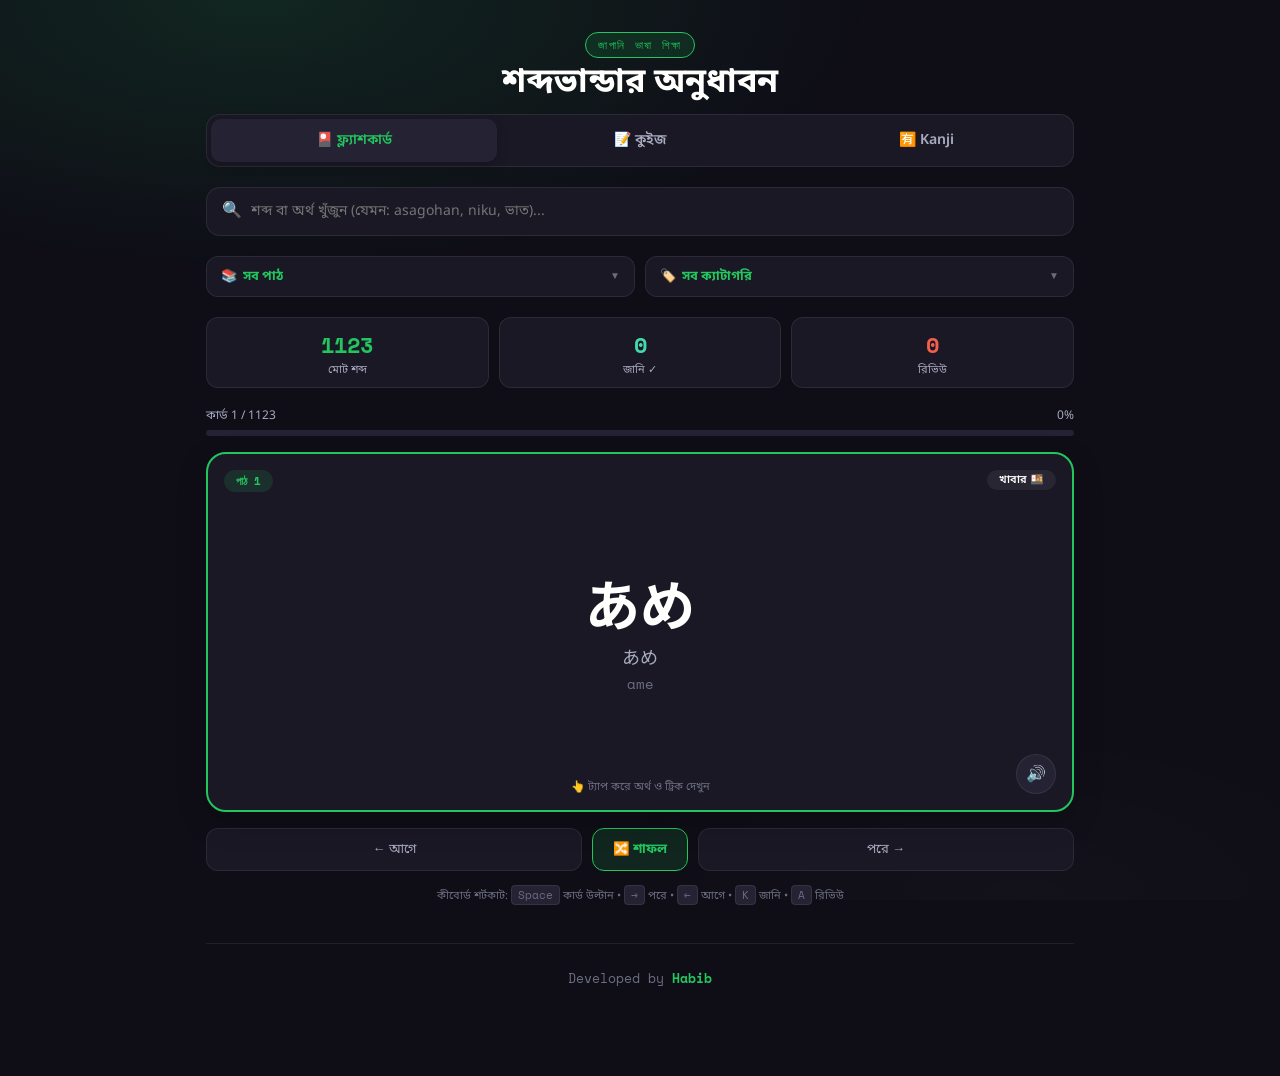
==== commit f67747d8: "Update index.html" ====
--- a/index.html
+++ b/index.html
@@ -3,7 +3,7 @@
 <head>
 <meta charset="UTF-8">
 <meta name="viewport" content="width=device-width, initial-scale=1.0">
-<title>জাপানি শব্দভান্ডার — অল-ইন-ওয়ান ডাইনামিক এডিশন</title>
+<title>MiraiNihongo — Learn Japanese </title>
 <link rel="preconnect" href="https://fonts.googleapis.com">
 <link href="https://fonts.googleapis.com/css2?family=Noto+Sans+Bengali:wght@400;500;600;700&family=Noto+Sans+JP:wght@400;500;700&family=Space+Mono:wght@400;700&display=swap" rel="stylesheet">
 <style>
@@ -76,7 +76,7 @@
 }
 .mode-btn.active { background: var(--surface2); color: var(--current-theme); box-shadow: 0 4px 12px rgba(0,0,0,0.2); }
 
-.search-container { margin-bottom: 20px; position: relative; }
+.search-container { margin-bottom: 20px; position: relative; z-index: 50; }
 .search-input {
   width: 100%; padding: 14px 16px 14px 44px; background: var(--surface); border: 1px solid var(--border);
   border-radius: 14px; color: var(--text); font-family: 'Noto Sans Bengali', 'Space Mono', sans-serif; font-size: 14px; transition: all 0.3s;
@@ -85,8 +85,9 @@
 .search-icon { position: absolute; left: 16px; top: 50%; transform: translateY(-50%); color: var(--hint); font-size: 16px; }
 
 .search-results {
-  position: absolute; top: 100%; left: 0; right: 0; background: var(--surface2); border: 1px solid var(--border);
-  border-radius: 12px; margin-top: 5px; max-height: 250px; overflow-y: auto; z-index: 100; box-shadow: 0 10px 25px rgba(0,0,0,0.4); display: none;
+  position: fixed; background: var(--surface2); border: 1px solid var(--border);
+  border-radius: 12px; max-height: 280px; overflow-y: auto; z-index: 99999;
+  box-shadow: 0 12px 30px rgba(0,0,0,0.6); display: none; min-width: 280px;
 }
 .search-item { padding: 12px 16px; border-bottom: 1px solid rgba(255,255,255,0.04); cursor: pointer; transition: background 0.2s; }
 .search-item:hover { background: rgba(255,255,255,0.05); }
@@ -102,13 +103,49 @@
 .stat.again .stat-num { color: #f25f4c; }
 .stat.total .stat-num { color: var(--current-theme); }
 
-.filter-row, .cat-filter-row { display: flex; gap: 8px; flex-wrap: wrap; margin-bottom: 12px; }
-.filter-btn {
-  font-family: 'Noto Sans Bengali', sans-serif; font-size: 12px; padding: 6px 14px; border-radius: 100px;
-  border: 1px solid var(--border); background: transparent; color: var(--muted); cursor: pointer; transition: all 0.2s;
-}
-.filter-btn:hover { border-color: rgba(255,255,255,0.2); color: var(--text); }
-.filter-btn.active { color: #000; border-color: transparent; font-weight: 600; background: var(--lt-color, var(--current-theme)); }
+/* ── Dropdown Filter Panel ── */
+.filter-panel { margin-bottom: 16px; display: flex; gap: 10px; }
+.dropdown-wrap { position: relative; flex: 1; }
+.dropdown-trigger {
+  width: 100%; display: flex; align-items: center; justify-content: space-between; gap: 8px;
+  padding: 11px 14px; background: var(--surface); border: 1px solid var(--border);
+  border-radius: 12px; color: var(--text); font-family: 'Noto Sans Bengali', sans-serif;
+  font-size: 13px; font-weight: 600; cursor: pointer; transition: all 0.25s; white-space: nowrap;
+}
+.dropdown-trigger:hover { border-color: var(--current-theme); }
+.dropdown-trigger.open { border-color: var(--current-theme); box-shadow: 0 0 0 3px var(--current-glow); }
+.dropdown-trigger .dt-label { display: flex; align-items: center; gap: 6px; overflow: hidden; }
+.dropdown-trigger .dt-val { color: var(--current-theme); font-weight: 700; white-space: nowrap; overflow: hidden; text-overflow: ellipsis; max-width: 120px; }
+.dropdown-trigger .dt-arrow { font-size: 10px; color: var(--hint); transition: transform 0.2s; flex-shrink: 0; }
+.dropdown-trigger.open .dt-arrow { transform: rotate(180deg); }
+
+.dropdown-menu {
+  position: absolute; top: calc(100% + 6px); left: 0; right: 0; min-width: 220px;
+  background: var(--surface2); border: 1px solid var(--border); border-radius: 14px;
+  box-shadow: 0 12px 30px rgba(0,0,0,0.5); z-index: 200;
+  opacity: 0; pointer-events: none; transform: translateY(-6px);
+  transition: opacity 0.2s ease, transform 0.2s ease;
+  max-height: 280px; overflow-y: auto; padding: 6px;
+}
+.dropdown-menu.open { opacity: 1; pointer-events: auto; transform: translateY(0); }
+.dm-item {
+  display: flex; align-items: center; gap: 8px;
+  padding: 9px 12px; border-radius: 9px; cursor: pointer;
+  font-family: 'Noto Sans Bengali', sans-serif; font-size: 13px; color: var(--muted);
+  transition: background 0.15s, color 0.15s; white-space: nowrap;
+}
+.dm-item:hover { background: rgba(255,255,255,0.05); color: var(--text); }
+.dm-item.active { background: var(--current-glow); color: var(--current-theme); font-weight: 700; }
+.dm-item .dm-dot {
+  width: 8px; height: 8px; border-radius: 50%; background: currentColor;
+  opacity: 0; transition: opacity 0.15s; flex-shrink: 0;
+}
+.dm-item.active .dm-dot { opacity: 1; }
+.dm-sep { height: 1px; background: var(--border); margin: 4px 0; }
+
+/* legacy compat — hidden now */
+.filter-row, .cat-filter-row { display: none; }
+.filter-btn { display: none; }
 
 .progress-wrap { margin-bottom: 16px; }
 .progress-info { display: flex; justify-content: space-between; font-size: 12px; color: var(--muted); margin-bottom: 6px; }
@@ -224,14 +261,38 @@
     <button class="mode-btn" onclick="window.location.href='kanji.html'">🈶 Kanji</button>
   </div>
 
-  <div class="search-container">
-    <span class="search-icon">🔍</span>
-    <input type="text" class="search-input" id="searchInput" placeholder="শব্দ বা অর্থ খুঁজুন (যেমন: asagohan, niku, ভাত)..." oninput="handleSearch()">
-    <div class="search-results" id="searchResults"></div>
+  <div style="margin-bottom:20px; position:relative;">
+    <span style="position:absolute;left:16px;top:50%;transform:translateY(-50%);color:#6b6d80;font-size:16px;pointer-events:none;">🔍</span>
+    <input type="text" id="searchInput"
+      placeholder="শব্দ বা অর্থ খুঁজুন (যেমন: asagohan, niku, ভাত)..."
+      style="width:100%;padding:14px 16px 14px 44px;background:#1a1825;border:1px solid rgba(255,255,255,0.08);border-radius:14px;color:#fffffe;font-family:inherit;font-size:14px;outline:none;box-sizing:border-box;"
+      onfocus="this.style.borderColor=getComputedStyle(document.documentElement).getPropertyValue('--current-theme').trim(); this.style.boxShadow='0 0 0 3px '+getComputedStyle(document.documentElement).getPropertyValue('--current-glow').trim();"
+      onblur="this.style.borderColor='rgba(255,255,255,0.08)'; this.style.boxShadow='none';">
   </div>
-
-  <div class="filter-row" id="lessonFilters"></div>
-  <div class="cat-filter-row" id="catFilters"></div>
+  <div id="searchResults" style="display:none;position:fixed;background:#242233;border:1px solid rgba(255,255,255,0.15);border-radius:12px;max-height:300px;overflow-y:auto;z-index:999999;box-shadow:0 16px 40px rgba(0,0,0,0.8);"></div>
+
+  <div class="filter-panel">
+    <!-- Lesson Dropdown -->
+    <div class="dropdown-wrap" id="lessonDropWrap">
+      <button class="dropdown-trigger" id="lessonDropBtn" onclick="toggleDropdown('lesson')">
+        <span class="dt-label">📚 <span class="dt-val" id="lessonDropLabel">সব পাঠ</span></span>
+        <span class="dt-arrow">▼</span>
+      </button>
+      <div class="dropdown-menu" id="lessonDropMenu"></div>
+    </div>
+    <!-- Category Dropdown -->
+    <div class="dropdown-wrap" id="catDropWrap">
+      <button class="dropdown-trigger" id="catDropBtn" onclick="toggleDropdown('cat')">
+        <span class="dt-label">🏷️ <span class="dt-val" id="catDropLabel">সব ক্যাটাগরি</span></span>
+        <span class="dt-arrow">▼</span>
+      </button>
+      <div class="dropdown-menu" id="catDropMenu"></div>
+    </div>
+  </div>
+
+  <!-- legacy hidden containers (kept for JS compat) -->
+  <div class="filter-row" id="lessonFilters" style="display:none"></div>
+  <div class="cat-filter-row" id="catFilters" style="display:none"></div>
 
   <div id="flashcardsView">
     <div class="stats-bar">
@@ -2521,7 +2582,14 @@
 
 // স্ট্যাটিক কালার প্যালেট (লিস্টে না থাকলে অটো-র্যান্ডম জেনারেট হবে)
 const lessonColors = {'1':'#22c55e','2':'#ec4899','5':'#ff8906','6':'#3da9fc','7':'#43d9ad','8':'#a78bfa','10':'#fbbf24','11':'#f43f5e','18':'#14b8a6'};
-const catLabels = {food:'খাবার 🍱',drink:'পানীয় 🥤',home:'ঘর/অফিস 🏠',adj:'বিশেষণ ✨',verb:'ক্রিয়া ⚡',phrase:'বাক্যাংশ 💬',other:'অন্যান্য 📦'};
+const catLabels = {
+  food:'খাবার 🍱', drink:'পানীয় 🥤', home:'ঘর/অফিস 🏠',
+  adj:'বিশেষণ ✨', verb:'ক্রিয়া ⚡', phrase:'বাক্যাংশ 💬',
+  other:'অন্যান্য 📦', word:'শব্দ 📝', place:'স্থান 🗺️',
+  item:'জিনিস 🎒', num:'সংখ্যা 🔢', lang:'ভাষা 🌐',
+  animal:'প্রাণী 🐾', N:'বিশেষ্য 🏷️', Exp:'অভিব্যক্তি 💡',
+  person:'ব্যক্তি 👤', time:'সময় 🕐', color:'রং 🎨'
+};
 
 let deck=[], idx=0, flipped=false, known=0, again=0;
 let filterLesson='all', filterCat='all';
@@ -2605,7 +2673,9 @@
   document.getElementById('againStat').textContent = again;
   
   document.getElementById('progLabel').textContent = `কার্ড ${idx+1} / ${deck.length}`;
-  document.getElementById('progFill').style.width = ((idx+1)/deck.length*100) + '%';
+  const pct = Math.round((idx+1)/deck.length*100);
+  document.getElementById('progPct').textContent = pct + '%';
+  document.getElementById('progFill').style.width = pct + '%';
 }
 
 function toggleFlip() {
@@ -2626,7 +2696,11 @@
   clearInterval(quizTimer);
   document.getElementById('completion').classList.remove('show');
   
-  let sourceWords = filterLesson === 'all' ? [...WORDS] : WORDS.filter(w => w.l === filterLesson);
+  let sourceWords = WORDS.filter(w => {
+    const ml = filterLesson === 'all' || w.l === filterLesson;
+    const mc = filterCat === 'all' || w.cat === filterCat;
+    return ml && mc;
+  });
   quizDeck = sourceWords.sort(() => Math.random() - 0.5).slice(0, 10);
   
   if(quizDeck.length === 0) {
@@ -2773,115 +2847,181 @@
   window.speechSynthesis.speak(utterance);
 }
 
-function handleSearch() {
-  const query = document.getElementById('searchInput').value.toLowerCase().trim();
-  const resultsDiv = document.getElementById('searchResults');
-  if(!query) { resultsDiv.style.display = 'none'; return; }
-  
-  const filtered = WORDS.filter(w => 
-    w.jp.toLowerCase().includes(query) || 
-    w.kana.toLowerCase().includes(query) || 
-    w.rom.toLowerCase().includes(query) || 
-    w.bn.toLowerCase().includes(query)
-  );
-  
-  resultsDiv.innerHTML = '';
-  if(filtered.length === 0) {
-    resultsDiv.innerHTML = '<div class="search-item" style="color:var(--hint)">কোনো শব্দ পাওয়া যায়নি।</div>';
-  } else {
-    filtered.slice(0, 6).forEach(w => {
-      const item = document.createElement('div');
-      item.className = 'search-item';
-      item.innerHTML = `
-        <div><span class="item-jp">${w.jp}</span><span class="item-rom">(${w.rom})</span></div>
-        <div class="item-bn">অর্থ: <b>${w.bn}</b> (পাঠ ${w.l})</div>
-      `;
-      item.onclick = () => {
-        resultsDiv.style.display = 'none';
-        document.getElementById('searchInput').value = '';
-        filterLesson = w.l;
-        buildFilters();
-        load();
-        idx = deck.findIndex(item => item.jp === w.jp);
-        if(idx === -1) idx = 0;
-        showCard();
-      };
-      resultsDiv.appendChild(item);
+
+// ─── Dropdown State ───
+let openDropdown = null;
+
+function toggleDropdown(which) {
+  if(openDropdown === which) { closeAllDropdowns(); return; }
+  closeAllDropdowns();
+  openDropdown = which;
+  document.getElementById(which+'DropBtn').classList.add('open');
+  document.getElementById(which+'DropMenu').classList.add('open');
+}
+
+function closeAllDropdowns() {
+  openDropdown = null;
+  ['lesson','cat'].forEach(w => {
+    const btn = document.getElementById(w+'DropBtn');
+    const menu = document.getElementById(w+'DropMenu');
+    if(btn) btn.classList.remove('open');
+    if(menu) menu.classList.remove('open');
+  });
+}
+
+// ─── Lesson Dropdown ───
+function buildFilters(){
+  const menu = document.getElementById('lessonDropMenu');
+  if(!menu) return;
+  menu.innerHTML = '';
+
+  const uniqueLessons = [...new Set(WORDS.map(w => w.l))].sort((a,b) => parseInt(a)-parseInt(b));
+
+  const allItem = document.createElement('div');
+  allItem.className = 'dm-item' + (filterLesson==='all' ? ' active' : '');
+  allItem.innerHTML = '<span class="dm-dot"></span> সব পাঠ';
+  allItem.onclick = () => {
+    filterLesson = 'all';
+    document.getElementById('lessonDropLabel').textContent = 'সব পাঠ';
+    buildFilters(); closeAllDropdowns();
+    if(currentMode==='flashcards') load(); else startQuiz();
+  };
+  menu.appendChild(allItem);
+
+  const sep = document.createElement('div'); sep.className = 'dm-sep'; menu.appendChild(sep);
+
+  uniqueLessons.forEach(l => {
+    const item = document.createElement('div');
+    item.className = 'dm-item' + (l===filterLesson ? ' active' : '');
+    item.innerHTML = '<span class="dm-dot"></span> পাঠ ' + l;
+    item.onclick = () => {
+      filterLesson = l;
+      document.getElementById('lessonDropLabel').textContent = 'পাঠ ' + l;
+      buildFilters(); closeAllDropdowns();
+      if(currentMode==='flashcards') load(); else startQuiz();
+    };
+    menu.appendChild(item);
+  });
+}
+
+// ─── Category Dropdown ───
+function buildCatFilters(){
+  const menu = document.getElementById('catDropMenu');
+  if(!menu) return;
+  menu.innerHTML = '';
+
+  const allItem = document.createElement('div');
+  allItem.className = 'dm-item' + (filterCat==='all' ? ' active' : '');
+  allItem.innerHTML = '<span class="dm-dot"></span> সব ক্যাটাগরি';
+  allItem.onclick = () => {
+    filterCat = 'all';
+    document.getElementById('catDropLabel').textContent = 'সব ক্যাটাগরি';
+    buildCatFilters(); closeAllDropdowns();
+    if(currentMode==='flashcards') load(); else startQuiz();
+  };
+  menu.appendChild(allItem);
+
+  const sep = document.createElement('div'); sep.className = 'dm-sep'; menu.appendChild(sep);
+
+  Object.entries(catLabels).forEach(([key, label]) => {
+    const item = document.createElement('div');
+    item.className = 'dm-item' + (key===filterCat ? ' active' : '');
+    item.innerHTML = '<span class="dm-dot"></span> ' + label;
+    item.onclick = () => {
+      filterCat = key;
+      document.getElementById('catDropLabel').textContent = label;
+      buildCatFilters(); closeAllDropdowns();
+      if(currentMode==='flashcards') load(); else startQuiz();
+    };
+    menu.appendChild(item);
+  });
+}
+
+
+// ─── Search + Events ───
+(function() {
+  function initSearch() {
+    var inp = document.getElementById('searchInput');
+    var box = document.getElementById('searchResults');
+    if(!inp || !box) { setTimeout(initSearch, 100); return; }
+
+    function pos() {
+      var r = inp.getBoundingClientRect();
+      box.style.top    = (r.bottom + window.scrollY + 4) + 'px';
+      box.style.left   = (r.left + window.scrollX) + 'px';
+      box.style.width  = r.width + 'px';
+    }
+
+    function search() {
+      var q = inp.value.toLowerCase().trim();
+      if(!q) { box.style.display='none'; return; }
+      var hits = WORDS.filter(function(w){
+        return (w.jp||'').toLowerCase().includes(q)
+            || (w.kana||'').toLowerCase().includes(q)
+            || (w.rom||'').toLowerCase().includes(q)
+            || (w.bn||'').toLowerCase().includes(q);
+      }).slice(0,8);
+      box.innerHTML = '';
+      if(!hits.length) {
+        box.innerHTML = '<div style="padding:12px 16px;color:#6b6d80;">কোনো শব্দ পাওয়া যায়নি।</div>';
+      } else {
+        hits.forEach(function(w) {
+          var d = document.createElement('div');
+          d.style.cssText = 'padding:10px 14px;cursor:pointer;border-bottom:1px solid rgba(255,255,255,0.05);';
+          d.innerHTML = '<span style="font-family:Noto Sans JP,sans-serif;font-weight:700;font-size:16px;color:var(--current-theme)">'+w.jp+'</span>'
+            + ' <span style="font-family:Space Mono,monospace;font-size:11px;color:#a7a9be;">('+w.rom+')</span>'
+            + '<div style="font-size:12px;color:#fffffe;margin-top:3px;">'+w.bn+' <span style="color:#6b6d80;">· পাঠ '+w.l+'</span></div>';
+          d.onmouseover = function(){ this.style.background='rgba(255,255,255,0.06)'; };
+          d.onmouseout  = function(){ this.style.background=''; };
+          d.onmousedown = function(e) {
+            e.preventDefault();
+            box.style.display = 'none';
+            inp.value = '';
+            filterLesson = w.l;
+            filterCat = 'all';
+            var ll = document.getElementById('lessonDropLabel');
+            var cl = document.getElementById('catDropLabel');
+            if(ll) ll.textContent = 'পাঠ ' + w.l;
+            if(cl) cl.textContent = 'সব ক্যাটাগরি';
+            buildFilters();
+            buildCatFilters();
+            if(currentMode !== 'flashcards') switchMode('flashcards'); else load();
+            var fi = deck.findIndex(function(d){ return d.jp === w.jp; });
+            if(fi !== -1) idx = fi;
+            showCard();
+          };
+          box.appendChild(d);
+        });
+      }
+      pos();
+      box.style.display = 'block';
+    }
+
+    inp.addEventListener('input',  search);
+    inp.addEventListener('keyup',  search);
+    inp.addEventListener('keydown', function(e){ if(e.key==='Escape'){ inp.value=''; box.style.display='none'; } });
+
+    document.addEventListener('click', function(e){
+      if(e.target !== inp) box.style.display = 'none';
+      if(!e.target.closest('.dropdown-wrap')) closeAllDropdowns();
+    });
+    document.addEventListener('keydown', function(e){
+      if(document.activeElement === inp) return;
+      if(currentMode !== 'flashcards') return;
+      if(e.code==='Space'){ e.preventDefault(); toggleFlip(); }
+      if(e.key==='ArrowRight') nextCard();
+      if(e.key==='ArrowLeft')  prevCard();
+      if(e.key.toLowerCase()==='k') markCard(true);
+      if(e.key.toLowerCase()==='a') markCard(false);
     });
   }
-  resultsDiv.style.display = 'block';
-}
-
-// ইউনিক লেসন অটোমেটিক ফিল্টার জেনারেটর
-function buildFilters(){
-  const lf=document.getElementById('lessonFilters');
-  lf.innerHTML='';
-  
-  // WORDS অ্যারে থেকে ইউনিক লেসন খুঁজে বের করে সর্ট (ছোট থেকে বড়) করা হবে
-  const uniqueLessons = [...new Set(WORDS.map(w => w.l))].sort((a,b) => parseInt(a) - parseInt(b));
-  
-  // 'all' বাটন তৈরি
-  const allBtn=document.createElement('button');
-  allBtn.className='filter-btn'+(filterLesson==='all'?' active':'');
-  allBtn.textContent='সব পাঠ';
-  allBtn.onclick=()=>{
-    filterLesson='all';
-    buildFilters();
-    if(currentMode === 'flashcards') load(); else startQuiz();
-  };
-  lf.appendChild(allBtn);
-
-  // ডাইনামিক বাটনগুলো জেনারেট করা হচ্ছে
-  uniqueLessons.forEach(l=>{
-    const b=document.createElement('button');
-    b.className='filter-btn'+(l===filterLesson?' active':'');
-    b.textContent='পাঠ '+l;
-    
-    // কালার থিম সেট করা
-    let themeColor = lessonColors[l] || `hsl(${(parseInt(l)*45)%360}, 85%, 60%)`;
-    b.style.setProperty('--lt-color', themeColor);
-    
-    b.onclick=()=>{
-      filterLesson=l;
-      buildFilters();
-      if(currentMode === 'flashcards') load(); else startQuiz();
-    };
-    lf.appendChild(b);
-  });
-}
-
-function buildCatFilters(){
-  const cf=document.getElementById('catFilters');
-  cf.innerHTML='';
-  const allB=document.createElement('button');
-  allB.className='filter-btn'+(filterCat==='all'?' active':'');
-  allB.textContent='সব ক্যাটাগরি';
-  allB.onclick=()=>{ filterCat='all'; buildCatFilters(); load(); };
-  cf.appendChild(allB);
-  
-  Object.keys(catLabels).forEach(c=>{
-    const b=document.createElement('button');
-    b.className='filter-btn'+(c===filterCat?' active':'');
-    b.textContent=catLabels[c];
-    b.onclick=()=>{ filterCat=c; buildCatFilters(); load(); };
-    cf.appendChild(b);
-  });
-}
-
-document.addEventListener('keydown', (e) => {
-  if(document.activeElement.tagName === 'INPUT') return;
-  if(currentMode !== 'flashcards') return;
-  if(e.code === 'Space') { e.preventDefault(); toggleFlip(); }
-  if(e.key === 'ArrowRight') nextCard();
-  if(e.key === 'ArrowLeft') prevCard();
-  if(e.key.toLowerCase() === 'k') markCard(true);
-  if(e.key.toLowerCase() === 'a') markCard(false);
-});
-
-// Initialization
-buildFilters();
-buildCatFilters();
-load();
+
+  // Init everything
+  buildFilters();
+  buildCatFilters();
+  load();
+  initSearch();
+})();
 </script>
 </body>
 </html>
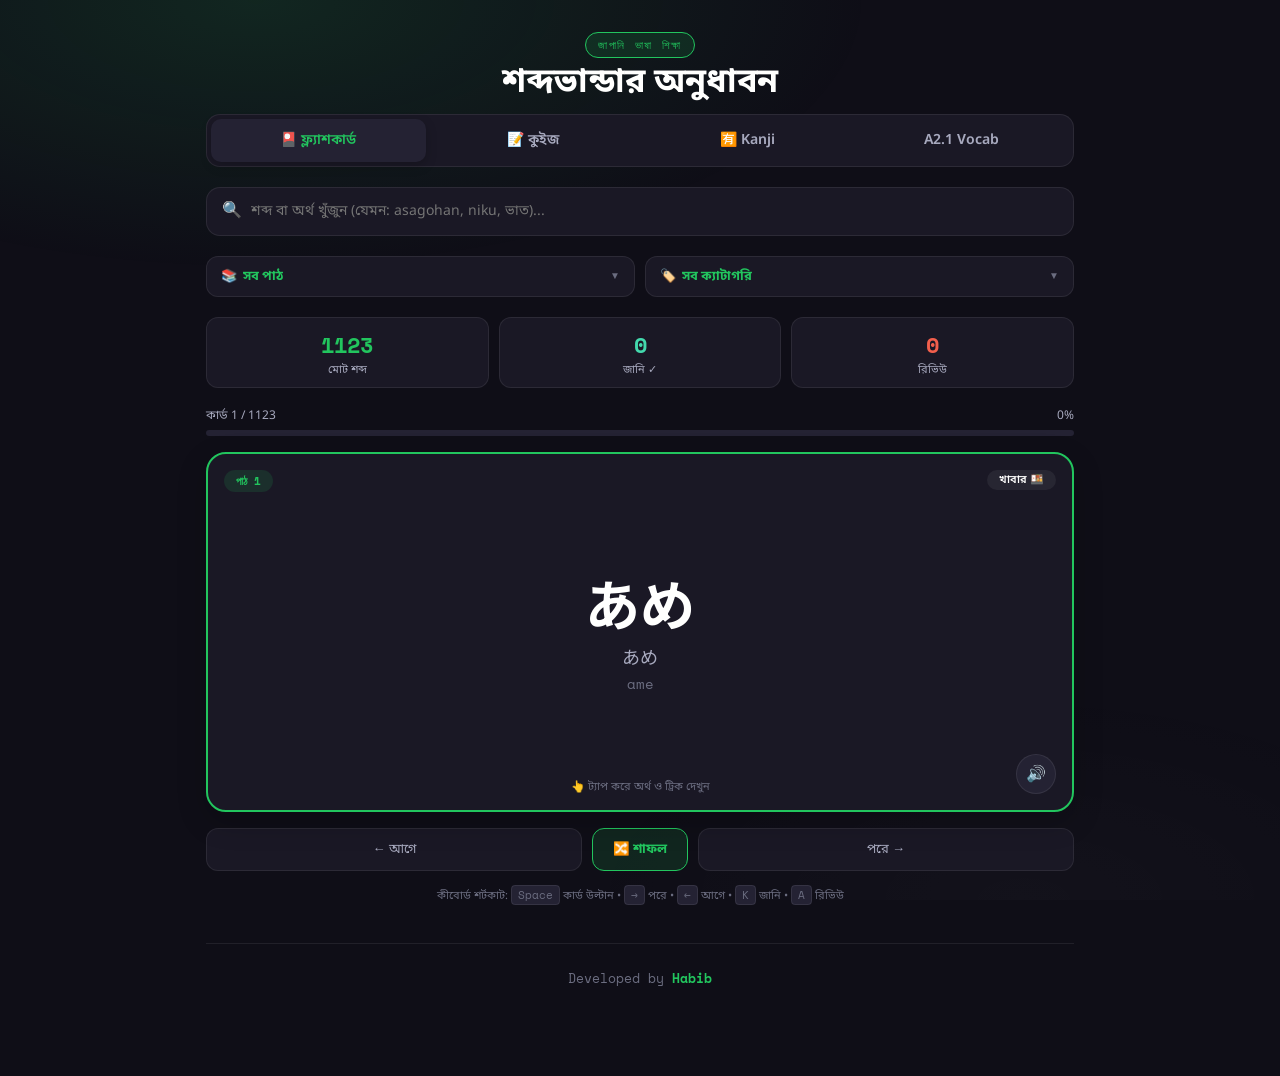
==== commit 8f1e16be: "Update index.html" ====
--- a/index.html
+++ b/index.html
@@ -259,6 +259,7 @@
     <button class="mode-btn active" id="btnFlashcards" onclick="switchMode('flashcards')">🎴 ফ্ল্যাশকার্ড</button>
     <button class="mode-btn" id="btnQuiz" onclick="switchMode('quiz')">📝 কুইজ</button>
     <button class="mode-btn" onclick="window.location.href='kanji.html'">🈶 Kanji</button>
+    <button class="mode-btn" onclick="window.location.href='y_voca.html'">A2.1 Vocab</button>
   </div>
 
   <div style="margin-bottom:20px; position:relative;">
@@ -2493,91 +2494,92 @@
   // ==========================================
   // পাঠ 17
   // ==========================================
-  { l: '17', jp: 'いい', kana: 'いい', rom: 'ii', bn: 'ভালো', cat: 'イA', trick: '', exJp: '', exBn: '' },
-  { l: '17', jp: '運動する/運動します', kana: 'うんどうする/うんどうします', rom: 'undō suru/undō shimasu', bn: 'ব্যায়াম করা', cat: 'verb', trick: '', exJp: '', exBn: '' },
-  { l: '17', jp: '日中', kana: 'にっちゅう', rom: 'nicchū', bn: 'সারাদিন ব্যাপী / দিনের বেলা', cat: 'word', trick: '', exJp: '', exBn: '' },
-  { l: '17', jp: 'いまいち(な)', kana: 'いまいち(な)', rom: 'imaichi(na)', bn: 'যথেষ্ট ভাল নয় / তেমন ভালো না', cat: 'ナA', trick: '', exJp: '', exBn: '' },
-  { l: '17', jp: 'お祝い', kana: 'おいわい', rom: 'oiwai', bn: 'উদযাপন / উপহার', cat: 'word', trick: '', exJp: '', exBn: '' },
-  { l: '17', jp: '多い', kana: 'おおい', rom: 'ōii', bn: 'অনেক / প্রচুর', cat: 'イA', trick: '', exJp: '', exBn: '' },
-  { l: '17', jp: 'オーケストラ', kana: 'おーけすとら', rom: 'ōkesutora', bn: 'অর্কেস্ট্রা', cat: 'word', trick: '', exJp: '', exBn: '' },
-  { l: '17', jp: '大人', kana: 'おとな', rom: 'otona', bn: 'প্রাপ্তবয়স্ক', cat: 'word', trick: '', exJp: '', exBn: '' },
-  { l: '17', jp: 'おもしろい', kana: 'おもしろい', rom: 'omashiroi', bn: 'মজাদার', cat: 'イA', trick: '', exJp: '', exBn: '' },
-  { l: '17', jp: '昨日', kana: 'きのう', rom: 'kinō', bn: 'গতকাল', cat: 'word', trick: '', exJp: '', exBn: '' },
-  { l: '17', jp: '元気(な)', kana: 'げんき(な)', rom: 'genki(na)', bn: 'স্বাস্থ্যবান / প্রাণবন্ত', cat: 'ナA', trick: '', exJp: '', exBn: '' },
-  { l: '17', jp: 'コスモス', kana: 'こすもす', rom: 'kosumosu', bn: 'কসমস (এক প্রকার ফুল)', cat: 'word', trick: '', exJp: '', exBn: '' },
-  { l: '17', jp: '買う/買います', kana: 'かう/かいます', rom: 'kau/kaimasu', bn: 'ক্রয় করা / কেনা', cat: 'verb', trick: '', exJp: '', exBn: '' },
-  { l: '17', jp: '気持ちいい', kana: 'きもちいい', rom: 'kimochi ii', bn: 'ভালো অনুভব করা / আরামদায়ক', cat: 'イA', trick: '', exJp: '', exBn: '' },
-  { l: '17', jp: '高校生', kana: 'こうこうせい', rom: 'kōkōsei', bn: 'উচ্চ বিদ্যালয়ের ছাত্র', cat: 'word', trick: '', exJp: '', exBn: '' },
-  { l: '17', jp: 'コンサート', kana: 'こんさーと', rom: 'konsāto', bn: 'কনসার্ট', cat: 'word', trick: '', exJp: '', exBn: '' },
-  { l: '17', jp: 'お一人様', kana: 'おひとりさま', rom: 'ohitorisama', bn: 'এক ব্যক্তি / প্রতি জন', cat: 'word', trick: '', exJp: '', exBn: '' },
-  { l: '17', jp: '家族で', kana: 'かぞくで', rom: 'kazoku de', bn: 'পরিবারের সাথে', cat: 'word', trick: '', exJp: '', exBn: '' },
-  { l: '17', jp: 'クラゲ', kana: 'くらげ', rom: 'kurage', bn: 'জেলিফিশ', cat: 'word', trick: '', exJp: '', exBn: '' },
-  { l: '17', jp: '個室', kana: 'こしつ', rom: 'koshitsu', bn: 'ব্যক্তিগত ঘর / প্রাইভেট রুম', cat: 'word', trick: '', exJp: '', exBn: '' },
-  { l: '17', jp: '~歳以上', kana: '~さいいじょう', rom: '~sai ijō', bn: 'বছর বয়সী বা তার বেশি', cat: 'word', trick: '', exJp: '', exBn: '' },
-  { l: '17', jp: 'ジム', kana: 'じむ', rom: 'jimu', bn: 'জিম / ব্যায়ামাগার', cat: 'word', trick: '', exJp: '', exBn: '' },
-  { l: '17', jp: '週末', kana: 'しゅうまつ', rom: 'shūmatsu', bn: 'সপ্তাহান্তে / উইকেন্ড', cat: 'word', trick: '', exJp: '', exBn: '' },
-  { l: '17', jp: '小・中学生', kana: 'しょう・ちゅうがくせい', rom: 'shō/chūgakusei', bn: 'প্রাথমিক এবং মাধ্যমিক বিদ্যালয়ের শিক্ষার্থী', cat: 'word', trick: '', exJp: '', exBn: '' },
-  { l: '17', jp: '水族館', kana: 'すいぞくかん', rom: 'suizokukan', bn: 'অ্যাকোয়ারিয়াম', cat: 'word', trick: '', exJp: '', exBn: '' },
-  { l: '17', jp: '掃除する/掃除します', kana: 'そうじする/そうじします', rom: 'sōji suru/sōji shimasu', bn: 'পরিষ্কার করা', cat: 'verb', trick: '', exJp: '', exBn: '' },
-  { l: '17', jp: '楽しい', kana: 'たのしい', rom: 'tanoshii', bn: 'মজার / আনন্দদায়ক', cat: 'イA', trick: '', exJp: '', exBn: '' },
-  { l: '17', jp: '着く/着きます', kana: 'つく/つきます', rom: 'tsuku/tsukimasu', bn: 'পৌঁছানো', cat: 'verb', trick: '', exJp: '', exBn: '' },
-  { l: '17', jp: '寿司屋', kana: 'すしや', rom: 'sushiya', bn: 'সুশি রেস্টুরেন্ট', cat: 'word', trick: '', exJp: '', exBn: '' },
-  { l: '17', jp: 'すばらしい', kana: 'すばらしい', rom: 'subarashii', bn: 'বিস্ময়কর / চমৎকার', cat: 'イA', trick: '', exJp: '', exBn: '' },
-  { l: '17', jp: '大変(な)', kana: 'たいへん(な)', rom: 'taihen(na)', bn: 'কঠিন / মারাত্মক', cat: 'ナA', trick: '', exJp: '', exBn: '' },
-  { l: '17', jp: 'そして', kana: 'そして', rom: 'soshite', bn: 'তারপর / এবং', cat: 'word', trick: '', exJp: '', exBn: '' },
-  { l: '17', jp: '食べ放題', kana: 'たべほうだい', rom: 'tabehōdai', bn: 'যত খুশি খেতে পারেন (Buffet)', cat: 'word', trick: '', exJp: '', exBn: '' },
-  { l: '17', jp: 'チケット', kana: 'ちけっと', rom: 'chiketto', bn: 'টিকিট', cat: 'word', trick: '', exJp: '', exBn: '' },
-  { l: '17', jp: 'つまらない', kana: 'つまらない', rom: 'tsumaranai', bn: 'বিরক্তিকর / একঘেয়ে', cat: 'イA', trick: '', exJp: '', exBn: '' },
-  { l: '17', jp: 'どう', kana: 'どう', rom: 'dō', bn: 'কিভাবে / কেমন', cat: 'word', trick: '', exJp: '', exBn: '' },
-  { l: '17', jp: 'どこにも', kana: 'どこにも', rom: 'doko ni mo', bn: 'কোথাও না (না-বোধক বাক্যে)', cat: 'word', trick: '', exJp: '', exBn: '' },
-  { l: '17', jp: 'ネットで', kana: 'ねっとで', rom: 'netto de', bn: 'ইন্টারনেটে', cat: 'word', trick: '', exJp: '', exBn: '' },
-  { l: '17', jp: '土日', kana: 'どにち', rom: 'donichi', bn: 'শনি ও রবিবার', cat: 'word', trick: '', exJp: '', exBn: '' },
-  { l: '17', jp: '入館券', kana: 'にゅうかんけん', rom: 'nyūkanken', bn: 'ভর্তির টিকিট / প্রবেশপত্র', cat: 'word', trick: '', exJp: '', exBn: '' },
-  { l: '17', jp: '飲みに行く/飲みに行きます', kana: 'のみにいく/のみにいきます', rom: 'nomi ni iku/nomi ni ikimasu', bn: 'পান করতে যাওয়া', cat: 'verb', trick: '', exJp: '', exBn: '' },
-  { l: '17', jp: '飲み放題', kana: 'のみほうだい', rom: 'nomihōdai', bn: 'সবকিছু পান করতে পারা / আনলিমিটেড ড্রিংকস', cat: 'word', trick: '', exJp: '', exBn: '' },
-  { l: '17', jp: 'はじめて', kana: 'はじめて', rom: 'hajimete', bn: 'প্রথমবার', cat: 'word', trick: '', exJp: '', exBn: '' },
-  { l: '17', jp: 'パック', kana: 'ぱっく', rom: 'pakku', bn: 'প্যাক / প্যাকেট / প্যাকেজ', cat: 'word', trick: '', exJp: '', exBn: '' },
-  { l: '17', jp: '話す/話します', kana: 'はなす/はなします', rom: 'hanasu/hanashimasu', bn: 'কথা বলা', cat: 'verb', trick: '', exJp: '', exBn: '' },
-  { l: '17', jp: 'まあまあ(な)', kana: 'まあまあ(な)', rom: 'mā mā(na)', bn: 'মোটামুটি / ঠিকঠাক ছিল', cat: 'ナA', trick: '', exJp: '', exBn: '' },
-  { l: '17', jp: '休み', kana: 'やすみ', rom: 'yasumi', bn: 'ছুটির দিন / ছুটি', cat: 'word', trick: '', exJp: '', exBn: '' },
-  { l: '17', jp: '花', kana: 'はな', rom: 'hana', bn: 'ফুল', cat: 'word', trick: '', exJp: '', exBn: '' },
-  { l: '17', jp: 'ブース', kana: 'ぶーす', rom: 'būsu', bn: 'বুথ', cat: 'word', trick: '', exJp: '', exBn: '' },
-  { l: '17', jp: 'ペンギン', kana: 'ぺんぎん', rom: 'pengin', bn: 'পেঙ্গুইন', cat: 'word', trick: '', exJp: '', exBn: '' },
-  { l: '17', jp: 'また', kana: 'また', rom: 'mata', bn: 'আবার', cat: 'word', trick: '', exJp: '', exBn: '' },
-  { l: '17', jp: 'まだまだ', kana: 'まだまだ', rom: 'mada mada', bn: 'এখনো অনেক বাকি / এখনো না', cat: 'word', trick: '', exJp: '', exBn: '' },
-  { l: '17', jp: '料金', kana: 'りょうきん', rom: 'ryōkin', bn: 'ফি / চার্জ / ভাড়া', cat: 'word', trick: '', exJp: '', exBn: '' },
+  { l: '17', jp: 'いい', kana: 'いい', rom: 'ii', bn: 'ভালো', cat: 'イA', trick: '"ii" শুনলে মনে করো "ঈ"-ঈ ভালো', exJp: 'これはいいです。', exBn: 'এটা ভালো।' },
+  { l: '17', jp: '運動する/運動します', kana: 'うんどうする/うんどうします', rom: 'undō suru/undō shimasu', bn: 'ব্যায়াম করা', cat: 'verb', trick: '"আনদো" শুনলে মনে করো "আন্দোলন" (শরীর আন্দোলন/নাড়াচাড়া = ব্যায়াম)', exJp: '毎日、運動します。', exBn: 'আমি প্রতিদিন ব্যায়াম করি।' },
+  { l: '17', jp: '日中', kana: 'にっちゅう', rom: 'nicchū', bn: 'সারাদিন ব্যাপী / দিনের বেলা', cat: 'word', trick: '日(দিন)+中(মাঝে) = দিনের মধ্যে', exJp: '日中は暑いです。', exBn: 'দিনের বেলা গরম থাকে।' },
+  { l: '17', jp: 'いまいち(な)', kana: 'いまいち(な)', rom: 'imaichi(na)', bn: 'যথেষ্ট ভাল নয় / তেমন ভালো না', cat: 'ナA', trick: '"ইমাইচি" শুনলে মনে করো "এমা... ইচি (ঠিক না)" - মানে ঠিক জুতসই না', exJp: '味はいまいちでした。', exBn: 'স্বাদটা তেমন ভালো ছিল না।' },
+  { l: '17', jp: 'お祝い', kana: 'おいわい', rom: 'oiwai', bn: 'উদযাপন / উপহার', cat: 'word', trick: '"ওইওয়াই" শুনলে মনে করো "ওই ওয়াও!" - আনন্দের মুহূর্ত উদযাপন', exJp: '誕生日のお祝いをしました。', exBn: 'জন্মদিনের উদযাপন করলাম।' },
+  { l: '17', jp: '多い', kana: 'おおい', rom: 'ōii', bn: 'অনেক / প্রচুর', cat: 'イA', trick: '"ওওই" - দুইবার ও বললে মনে হয় অনেক বেশি জিনিস', exJp: '人が多いです。', exBn: 'অনেক মানুষ আছে।' },
+  { l: '17', jp: 'オーケストラ', kana: 'おーけすとら', rom: 'ōkesutora', bn: 'অর্কেস্ট্রা', cat: 'word', trick: 'ইংরেজি "Orchestra"-র মতই শোনায়, সরাসরি মিলিয়ে নাও', exJp: 'オーケストラを聞きに行きます。', exBn: 'আমি অর্কেস্ট্রা শুনতে যাচ্ছি।' },
+  { l: '17', jp: '大人', kana: 'おとな', rom: 'otona', bn: 'প্রাপ্তবয়স্ক', cat: 'word', trick: '"ওতোনা" শুনলে মনে করো "ও তো না (ছোট না, বড়)"', exJp: '大人は二人います。', exBn: 'দুজন প্রাপ্তবয়স্ক আছেন।' },
+  { l: '17', jp: 'おもしろい', kana: 'おもしろい', rom: 'omashiroi', bn: 'মজাদার', cat: 'イA', trick: '"ওমোশিরোই" - "ও মজার, ও-হো-রই" ভেবে মুখে হাসি আসে', exJp: '映画はおもしろいです。', exBn: 'সিনেমাটা মজাদার।' },
+  { l: '17', jp: '昨日', kana: 'きのう', rom: 'kinō', bn: 'গতকাল', cat: 'word', trick: '"কিনো" শুনলে মনে করো "কিনলো-কাল" (গতকাল কিনেছিল)', exJp: '昨日、映画を見ました。', exBn: 'গতকাল সিনেমা দেখেছি।' },
+  { l: '17', jp: '元気(な)', kana: 'げんき(な)', rom: 'genki(na)', bn: 'স্বাস্থ্যবান / প্রাণবন্ত', cat: 'ナA', trick: '"গেনকি" শুনলে মনে করো "গায়ে কি শক্তি!" - প্রাণবন্ত মানুষ', exJp: '元気ですか。', exBn: 'তুমি কি ভালো আছো?' },
+  { l: '17', jp: 'コスモス', kana: 'こすもす', rom: 'kosumosu', bn: 'কসমস (এক প্রকার ফুল)', cat: 'word', trick: 'ইংরেজি "Cosmos" ফুলের নামের মতই শোনায়', exJp: 'コスモスの花がきれいです。', exBn: 'কসমস ফুলগুলো সুন্দর।' },
+  { l: '17', jp: '買う/買います', kana: 'かう/かいます', rom: 'kau/kaimasu', bn: 'ক্রয় করা / কেনা', cat: 'verb', trick: '"কাউ" শুনলে মনে করো "কাউকে দিয়ে কেনাকাটা"', exJp: '本を買います。', exBn: 'আমি একটা বই কিনব।' },
+  { l: '17', jp: '気持ちいい', kana: 'きもちいい', rom: 'kimochi ii', bn: 'ভালো অনুভব করা / আরামদায়ক', cat: 'イA', trick: '気持ち(মন/অনুভূতি)+いい(ভালো) = মন ভালো লাগা', exJp: 'お風呂が気持ちいいです。', exBn: 'গোসল করাটা আরামদায়ক।' },
+  { l: '17', jp: '高校生', kana: 'こうこうせい', rom: 'kōkōsei', bn: 'উচ্চ বিদ্যালয়ের ছাত্র', cat: 'word', trick: '高校(হাইস্কুল)+生(ছাত্র) = "কোকোসেই" শুনলে মনে করো "কোকো-স্কুলের ছেলে"', exJp: '彼は高校生です。', exBn: 'সে একজন উচ্চ বিদ্যালয়ের ছাত্র।' },
+  { l: '17', jp: 'コンサート', kana: 'こんさーと', rom: 'konsāto', bn: 'কনসার্ট', cat: 'word', trick: 'ইংরেজি "Concert"-এর মতোই শোনায়', exJp: 'コンサートに行きます。', exBn: 'আমি কনসার্টে যাচ্ছি।' },
+  { l: '17', jp: 'お一人様', kana: 'おひとりさま', rom: 'ohitorisama', bn: 'এক ব্যক্তি / প্রতি জন', cat: 'word', trick: 'お+一人(এক জন)+様(সম্মানার্থে) = "একজন ব্যক্তি"-কে সম্মান করে বলা', exJp: 'お一人様、いくらですか。', exBn: 'এক ব্যক্তির জন্য কত টাকা?' },
+  { l: '17', jp: '家族で', kana: 'かぞくで', rom: 'kazoku de', bn: 'পরিবারের সাথে', cat: 'word', trick: '家族(পরিবার)+で(সাথে) = পরিবার নিয়ে', exJp: '家族で旅行しました。', exBn: 'পরিবারের সাথে ভ্রমণ করেছি।' },
+  { l: '17', jp: 'クラゲ', kana: 'くらげ', rom: 'kurage', bn: 'জেলিফিশ', cat: 'word', trick: '"কুরাগে" শুনলে মনে করো "কুর-আগে" (পানিতে আগেভাগে ভাসে)', exJp: '水族館でクラゲを見ました。', exBn: 'অ্যাকোয়ারিয়ামে জেলিফিশ দেখেছি।' },
+  { l: '17', jp: '個室', kana: 'こしつ', rom: 'koshitsu', bn: 'ব্যক্তিগত ঘর / প্রাইভেট রুম', cat: 'word', trick: '個(একক)+室(রুম) = একক রুম মানে প্রাইভেট রুম', exJp: '個室を予約しました。', exBn: 'আমি একটা প্রাইভেট রুম বুক করেছি।' },
+  { l: '17', jp: '~歳以上', kana: '~さいいじょう', rom: '~sai ijō', bn: 'বছর বয়সী বা তার বেশি', cat: 'word', trick: '歳(বয়স)+以上(এর বেশি) = ওই বয়সের উপরে', exJp: '20歳以上の方が入れます。', exBn: '২০ বছর বা তার বেশি বয়সীরা প্রবেশ করতে পারবেন।' },
+  { l: '17', jp: 'ジム', kana: 'じむ', rom: 'jimu', bn: 'জিম / ব্যায়ামাগার', cat: 'word', trick: 'ইংরেজি "Gym"-এর মতোই শোনায়', exJp: 'ジムで運動します。', exBn: 'জিমে ব্যায়াম করি।' },
+  { l: '17', jp: '週末', kana: 'しゅうまつ', rom: 'shūmatsu', bn: 'সপ্তাহান্তে / উইকেন্ড', cat: 'word', trick: '週(সপ্তাহ)+末(শেষ) = সপ্তাহের শেষ', exJp: '週末は何をしますか。', exBn: 'সপ্তাহান্তে তুমি কি করবে?' },
+  { l: '17', jp: '小・中学生', kana: 'しょう・ちゅうがくせい', rom: 'shō/chūgakusei', bn: 'প্রাথমিক এবং মাধ্যমিক বিদ্যালয়ের শিক্ষার্থী', cat: 'word', trick: '小学生(প্রাথমিক)+中学生(মাধ্যমিক) মিলিয়ে ছোট-বড় ছাত্র', exJp: '小・中学生は無料です。', exBn: 'প্রাথমিক ও মাধ্যমিক ছাত্রদের জন্য ফ্রি।' },
+  { l: '17', jp: '水族館', kana: 'すいぞくかん', rom: 'suizokukan', bn: 'অ্যাকোয়ারিয়াম', cat: 'word', trick: '水(পানি)+族(গোষ্ঠী)+館(ভবন) = পানির প্রাণীদের ভবন', exJp: '水族館へ行きました。', exBn: 'আমি অ্যাকোয়ারিয়ামে গিয়েছিলাম।' },
+  { l: '17', jp: '掃除する/掃除します', kana: 'そうじする/そうじします', rom: 'sōji suru/sōji shimasu', bn: 'পরিষ্কার করা', cat: 'verb', trick: '"সোজি" শুনলে মনে করো "সোজা করে দেওয়া" (পরিষ্কার করে সোজা করা)', exJp: '部屋を掃除します。', exBn: 'আমি ঘর পরিষ্কার করব।' },
+  { l: '17', jp: '楽しい', kana: 'たのしい', rom: 'tanoshii', bn: 'মজার / আনন্দদায়ক', cat: 'イA', trick: '"তানোশি" শুনলে মনে করো "তা নো শি (তাই তো মজার)"', exJp: '旅行は楽しかったです。', exBn: 'ভ্রমণটা মজার ছিল।' },
+  { l: '17', jp: '着く/着きます', kana: 'つく/つきます', rom: 'tsuku/tsukimasu', bn: 'পৌঁছানো', cat: 'verb', trick: '"সুকু" শুনলে মনে করো "টুক করে পৌঁছানো"', exJp: '駅に着きました。', exBn: 'স্টেশনে পৌঁছে গেছি।' },
+  { l: '17', jp: '寿司屋', kana: 'すしや', rom: 'sushiya', bn: 'সুশি রেস্টুরেন্ট', cat: 'word', trick: '寿司(সুশি)+屋(দোকান) = সুশির দোকান', exJp: '寿司屋で食べました。', exBn: 'সুশি রেস্টুরেন্টে খেয়েছি।' },
+  { l: '17', jp: 'すばらしい', kana: 'すばらしい', rom: 'subarashii', bn: 'বিস্ময়কর / চমৎকার', cat: 'イA', trick: '"সুবারাশি" শুনলে মনে করো "সুবা-রাশি (সুপারের রাশি!)" দারুণ জিনিস', exJp: 'すばらしい景色です。', exBn: 'কি চমৎকার দৃশ্য!' },
+  { l: '17', jp: '大変(な)', kana: 'たいへん(な)', rom: 'taihen(na)', bn: 'কঠিন / মারাত্মক', cat: 'ナA', trick: '"তাইহেন" শুনলে মনে করো "তাই হেনস্থা" (অনেক কষ্ট)', exJp: '仕事は大変です。', exBn: 'কাজটা কঠিন।' },
+  { l: '17', jp: 'そして', kana: 'そして', rom: 'soshite', bn: 'তারপর / এবং', cat: 'word', trick: '"সোশিতে" শুনলে মনে করো "সো শেষে তে" (তারপরে)', exJp: 'ご飯を食べて、そして寝ました。', exBn: 'খাবার খেয়ে, তারপর ঘুমিয়ে গেলাম।' },
+  { l: '17', jp: '食べ放題', kana: 'たべほうだい', rom: 'tabehōdai', bn: 'যত খুশি খেতে পারেন (Buffet)', cat: 'word', trick: '食べ(খাওয়া)+放題(সীমাহীন) = সীমাহীন খাওয়া', exJp: '食べ放題のレストランへ行きました。', exBn: 'বুফে রেস্টুরেন্টে গিয়েছিলাম।' },
+  { l: '17', jp: 'チケット', kana: 'ちけっと', rom: 'chiketto', bn: 'টিকিট', cat: 'word', trick: 'ইংরেজি "Ticket"-এর মতোই শোনায়', exJp: 'チケットを買いました。', exBn: 'টিকিট কিনেছি।' },
+  { l: '17', jp: 'つまらない', kana: 'つまらない', rom: 'tsumaranai', bn: 'বিরক্তিকর / একঘেয়ে', cat: 'イA', trick: '"সুমারানাই" শুনলে মনে করো "সুম মারানি" (মজা নাই, বিরক্ত)', exJp: '映画はつまらなかったです。', exBn: 'সিনেমাটা একঘেয়ে ছিল।' },
+  { l: '17', jp: 'どう', kana: 'どう', rom: 'dō', bn: 'কিভাবে / কেমন', cat: 'word', trick: '"দো" ছোট শব্দ - "দো কেমন?" বলে মনে রাখো', exJp: '味はどうですか。', exBn: 'স্বাদ কেমন?' },
+  { l: '17', jp: 'どこにも', kana: 'どこにも', rom: 'doko ni mo', bn: 'কোথাও না (না-বোধক বাক্যে)', cat: 'word', trick: 'どこ(কোথায়)+にも(এমনকি) = কোথাও না', exJp: 'どこにも行きませんでした。', exBn: 'কোথাও যাইনি।' },
+  { l: '17', jp: 'ネットで', kana: 'ねっとで', rom: 'netto de', bn: 'ইন্টারনেটে', cat: 'word', trick: 'ইংরেজি "Net"+で(এর মাধ্যমে) = ইন্টারনেটের মাধ্যমে', exJp: 'ネットで予約しました。', exBn: 'ইন্টারনেটে বুকিং করেছি।' },
+  { l: '17', jp: '土日', kana: 'どにち', rom: 'donichi', bn: 'শনি ও রবিবার', cat: 'word', trick: '土(শনি)+日(রবি) = উইকেন্ড দুদিন', exJp: '土日は休みです。', exBn: 'শনি-রবি ছুটি।' },
+  { l: '17', jp: '入館券', kana: 'にゅうかんけん', rom: 'nyūkanken', bn: 'ভর্তির টিকিট / প্রবেশপত্র', cat: 'word', trick: '入(প্রবেশ)+館(ভবন)+券(টিকিট) = ভবনে ঢোকার টিকিট', exJp: '入館券を見せてください。', exBn: 'প্রবেশপত্রটা দেখান প্লিজ।' },
+  { l: '17', jp: '飲みに行く/飲みに行きます', kana: 'のみにいく/のみにいきます', rom: 'nomi ni iku/nomi ni ikimasu', bn: 'পান করতে যাওয়া', cat: 'verb', trick: '飲み(পান করা)+に行く(যাওয়া) = পান করতে যাওয়া', exJp: '友達と飲みに行きます。', exBn: 'বন্ধুর সাথে পান করতে যাচ্ছি।' },
+  { l: '17', jp: '飲み放題', kana: 'のみほうだい', rom: 'nomihōdai', bn: 'সবকিছু পান করতে পারা / আনলিমিটেড ড্রিংকস', cat: 'word', trick: '飲み(পান)+放題(সীমাহীন) = আনলিমিটেড ড্রিংক', exJp: '飲み放題のお店です。', exBn: 'এটা আনলিমিটেড ড্রিংকসের দোকান।' },
+  { l: '17', jp: 'はじめて', kana: 'はじめて', rom: 'hajimete', bn: 'প্রথমবার', cat: 'word', trick: '"হাজিমেতে" শুনলে মনে করো "হাজির হলো প্রথমেই"', exJp: 'はじめて日本へ行きました。', exBn: 'প্রথমবার জাপানে গিয়েছিলাম।' },
+  { l: '17', jp: 'パック', kana: 'ぱっく', rom: 'pakku', bn: 'প্যাক / প্যাকেট / প্যাকেজ', cat: 'word', trick: 'ইংরেজি "Pack"-এর মতোই শোনায়', exJp: 'お得なパックです。', exBn: 'এটা সাশ্রয়ী প্যাকেজ।' },
+  { l: '17', jp: '話す/話します', kana: 'はなす/はなします', rom: 'hanasu/hanashimasu', bn: 'কথা বলা', cat: 'verb', trick: '"হানাসু" শুনলে মনে করো "হা না সু" (হা করে কথা বলা)', exJp: '日本語を話します。', exBn: 'আমি জাপানি ভাষায় কথা বলি।' },
+  { l: '17', jp: 'まあまあ(な)', kana: 'まあまあ(な)', rom: 'mā mā(na)', bn: 'মোটামুটি / ঠিকঠাক ছিল', cat: 'ナA', trick: '"মা মা" বললেই বোঝায় "মোটামুটি ভালো"', exJp: '味はまあまあです。', exBn: 'স্বাদটা মোটামুটি।' },
+  { l: '17', jp: '休み', kana: 'やすみ', rom: 'yasumi', bn: 'ছুটির দিন / ছুটি', cat: 'word', trick: '"য়াসুমি" শুনলে মনে করো "আস, সুমি (আয়েশ করি)"', exJp: '今日は休みです。', exBn: 'আজকে ছুটি।' },
+  { l: '17', jp: '花', kana: 'はな', rom: 'hana', bn: 'ফুল', cat: 'word', trick: '"হানা" শুনলে মনে করো "হানা ফুল" নাম, সহজ', exJp: '花がきれいです。', exBn: 'ফুলটা সুন্দর।' },
+  { l: '17', jp: 'ブース', kana: 'ぶーす', rom: 'būsu', bn: 'বুথ', cat: 'word', trick: 'ইংরেজি "Booth"-এর মতোই শোনায়', exJp: 'ブースで説明します。', exBn: 'বুথে ব্যাখ্যা করব।' },
+  { l: '17', jp: 'ペンギン', kana: 'ぺんぎん', rom: 'pengin', bn: 'পেঙ্গুইন', cat: 'word', trick: 'ইংরেজি "Penguin"-এর মতোই শোনায়', exJp: 'ペンギンを見ました。', exBn: 'পেঙ্গুইন দেখেছি।' },
+  { l: '17', jp: 'また', kana: 'また', rom: 'mata', bn: 'আবার', cat: 'word', trick: '"মাতা" শুনলে মনে করো "মাথা আবার ঘুরে আসছে"', exJp: 'また来ます。', exBn: 'আবার আসব।' },
+  { l: '17', jp: 'まだまだ', kana: 'まだまだ', rom: 'mada mada', bn: 'এখনো অনেক বাকি / এখনো না', cat: 'word', trick: '"মাদা মাদা" দুইবার বললে বোঝায় এখনও অনেক বাকি', exJp: 'まだまだ時間があります。', exBn: 'এখনো অনেক সময় আছে।' },
+  { l: '17', jp: '料金', kana: 'りょうきん', rom: 'ryōkin', bn: 'ফি / চার্জ / ভাড়া', cat: 'word', trick: '"র্যোকিন" শুনলে মনে করো "রেট+কিন" (রেট অনুযায়ী টাকা)', exJp: '料金はいくらですか。', exBn: 'ভাড়া কত?' },
 
   // ==========================================
   // পাঠ 18
   // ==========================================
-  { l: '18', jp: '会う/会います', kana: 'あう/あいます', rom: 'au/aimasu', bn: 'দেখা করা', cat: 'verb', trick: '', exJp: '', exBn: '' },
-  { l: '18', jp: '帰る/帰ります', kana: 'かえる/かえります', rom: 'kaeru/kaerimasu', bn: 'ফিরে আসা / ফিরে যাওয়া', cat: 'verb', trick: '', exJp: '', exBn: '' },
-  { l: '18', jp: 'ゴールデンウィーク', kana: 'ごーるでんうぃーく', rom: 'gōrudenwīku', bn: 'গোল্ডেন উইক (জাপানের দীর্ঘ ছুটি)', cat: 'word', trick: '', exJp: '', exBn: '' },
-  { l: '18', jp: 'ぜひ', kana: 'ぜひ', rom: 'zehi', bn: 'অবশ্যই / অবশ্যই চাই', cat: 'word', trick: '', exJp: '', exBn: '' },
-  { l: '18', jp: 'どこか', kana: 'どこか', rom: 'doko ka', bn: 'কোথাও', cat: 'word', trick: '', exJp: '', exBn: '' },
-  { l: '18', jp: '夏休み', kana: 'なつやすみ', rom: 'natsuyasumi', bn: 'গ্রীষ্মের ছুটি', cat: 'word', trick: '', exJp: '', exBn: '' },
-  { l: '18', jp: 'お土産', kana: 'おみやげ', rom: 'omiyage', bn: 'উপহার / স্যুভেনির', cat: 'N', trick: '', exJp: '', exBn: '' },
-  { l: '18', jp: '京都', kana: 'きょうと', rom: 'kyōto', bn: 'কিয়োটো (জাপানের একটি শহর)', cat: 'word', trick: '', exJp: '', exBn: '' },
-  { l: '18', jp: '温泉', kana: 'おんせん', rom: 'onsen', bn: 'উষ্ণ প্রস্রবণ / অনসেন', cat: 'word', trick: '', exJp: '', exBn: '' },
-  { l: '18', jp: '景色', kana: 'けしき', rom: 'keshiki', bn: 'দৃশ্যাবলী / প্রাকৃতিক দৃশ্য', cat: 'word', trick: '', exJp: '', exBn: '' },
-  { l: '18', jp: '新幹線', kana: 'しんかんせん', rom: 'shinkansen', bn: 'শিনকানসেন (বুলেট ট্রেন)', cat: 'word', trick: '', exJp: '', exBn: '' },
-  { l: '18', jp: '神社', kana: 'じんじゃ', rom: 'jinja', bn: 'শিন্টো উপাসনালয় / শ্রাইন', cat: 'word', trick: '', exJp: '', exBn: '' },
-  { l: '18', jp: 'ディズニーランド', kana: 'でぃずにーらんど', rom: 'dizunīrando', bn: 'ডিজনিল্যান্ড', cat: 'word', trick: '', exJp: '', exBn: '' },
-  { l: '18', jp: 'どうして', kana: 'どうして', rom: 'dōshite', bn: 'কেন / কি কারণে', cat: 'word', trick: '', exJp: '', exBn: '' },
-  { l: '18', jp: 'どら焼き', kana: 'どらやき', rom: 'dorayaki', bn: 'দোরায়াকি (মিষ্টি শিমের পেস্ট দিয়ে তৈরি কেক)', cat: 'word', trick: '', exJp: '', exBn: '' },
-  { l: '18', jp: '登る/登ります', kana: 'のぼる/のぼります', rom: 'noboru/noborimasu', bn: 'আরোহণ করা / পাহাড়ে ওঠা', cat: 'verb', trick: '', exJp: '', exBn: '' },
-  { l: '18', jp: '鶏', kana: 'とり', rom: 'tori', bn: 'মুরগি / পাখি', cat: 'word', trick: '', exJp: '', exBn: '' },
-  { l: '18', jp: '入る/入ります', kana: 'はいる/はいります', rom: 'hairu/hairimasu', bn: 'প্রবেশ করা', cat: 'verb', trick: '', exJp: '', exBn: '' },
-  { l: '18', jp: '富士山', kana: 'ふじさん', rom: 'fujisan', bn: 'ফুজি পর্বত', cat: 'word', trick: '', exJp: '', exBn: '' },
-  { l: '18', jp: 'ほかに', kana: 'ほかに', rom: 'hoka ni', bn: 'এছাড়া অন্য / অন্য কিছু', cat: 'word', trick: '', exJp: '', exBn: '' },
-  { l: '18', jp: 'もうすぐ', kana: 'もうすぐ', rom: 'mō sugu', bn: 'খুব শীঘ্রই', cat: 'word', trick: '', exJp: '', exBn: '' },
-  { l: '18', jp: '雪', kana: 'ゆき', rom: 'yuki', bn: 'তুষার / বরফ', cat: 'word', trick: '', exJp: '', exBn: '' },
-  { l: '18', jp: '予定', kana: 'よてい', rom: 'yotei', bn: 'পরিকল্পনা / শিডিউল', cat: 'N', trick: '', exJp: '', exBn: '' },
-  { l: '18', jp: '連休', kana: 'れんきゅう', rom: 'renkyū', bn: 'একটানা ছুটি / টানা ছুটি', cat: 'word', trick: '', exJp: '', exBn: '' },
-  { l: '18', jp: 'それは、よかったですね', kana: 'それは、よかったですね', rom: 'sore wa, yokatta desu ne', bn: 'সেটি ভালো হয়েছে। / দারুণ তো!', cat: 'Exp', trick: '', exJp: '', exBn: '' },
-  { l: '18', jp: '露天風呂', kana: 'ろてんぶろ', rom: 'rotenburo', bn: 'খোলা বাতাসে স্নান / আউটডোর অনসেন', cat: 'word', trick: '', exJp: '', exBn: '' },
-  { l: '18', jp: '旅行する/旅行します', kana: 'りょこうする/りょこうします', rom: 'ryokō suru/ryokō shimasu', bn: 'ভ্রমণ করা', cat: 'verb', trick: '', exJp: '', exBn: '' },
-  { l: '18', jp: '行って', kana: 'いって', rom: 'itte', bn: 'যাও / গিয়ে', cat: 'Exp', trick: '', exJp: '', exBn: '' }
+  { l: '18', jp: '会う/会います', kana: 'あう/あいます', rom: 'au/aimasu', bn: 'দেখা করা', cat: 'verb', trick: '"আউ" শুনলে মনে করো "আও দেখা করি"', exJp: '友達に会います。', exBn: 'বন্ধুর সাথে দেখা করব।' },
+  { l: '18', jp: '帰る/帰ります', kana: 'かえる/かえります', rom: 'kaeru/kaerimasu', bn: 'ফিরে আসা / ফিরে যাওয়া', cat: 'verb', trick: '"কায়েরু" শুনলে মনে করো "কায়দা করে ফিরে আসা"', exJp: '家に帰ります。', exBn: 'বাড়িতে ফিরে যাচ্ছি।' },
+  { l: '18', jp: 'ゴールデンウィーク', kana: 'ごーるでんうぃーく', rom: 'gōrudenwīku', bn: 'গোল্ডেন উইক (জাপানের দীর্ঘ ছুটি)', cat: 'word', trick: 'ইংরেজি "Golden Week" থেকে সরাসরি এসেছে', exJp: 'ゴールデンウィークに旅行します。', exBn: 'গোল্ডেন উইকে ভ্রমণ করব।' },
+  { l: '18', jp: 'ぜひ', kana: 'ぜひ', rom: 'zehi', bn: 'অবশ্যই / অবশ্যই চাই', cat: 'word', trick: '"জেহি" শুনলে মনে করো "জেহাদের মত জোর দিয়ে চাওয়া (অবশ্যই)"', exJp: 'ぜひ行きたいです。', exBn: 'আমি অবশ্যই যেতে চাই।' },
+  { l: '18', jp: 'どこか', kana: 'どこか', rom: 'doko ka', bn: 'কোথাও', cat: 'word', trick: 'どこ(কোথায়)+か(অনিশ্চিত) = কোথাও একটা জায়গা', exJp: 'どこかへ行きましょう。', exBn: 'কোথাও যাওয়া যাক।' },
+  { l: '18', jp: '夏休み', kana: 'なつやすみ', rom: 'natsuyasumi', bn: 'গ্রীষ্মের ছুটি', cat: 'word', trick: '夏(গ্রীষ্ম)+休み(ছুটি) = গ্রীষ্মকালীন ছুটি', exJp: '夏休みはどこへ行きますか。', exBn: 'গ্রীষ্মের ছুটিতে কোথায় যাবে?' },
+  { l: '18', jp: 'お土産', kana: 'おみやげ', rom: 'omiyage', bn: 'উপহার / স্যুভেনির', cat: 'N', trick: '"ওমিয়াগে" শুনলে মনে করো "ও মিয়া, গে (গিফট) দে"', exJp: 'お土産を買いました。', exBn: 'স্যুভেনির কিনেছি।' },
+  { l: '18', jp: '京都', kana: 'きょうと', rom: 'kyōto', bn: 'কিয়োটো (জাপানের একটি শহর)', cat: 'word', trick: 'শহরের নাম, সরাসরি মনে রাখো "কিয়োটো"', exJp: '京都へ行きたいです。', exBn: 'আমি কিয়োটোতে যেতে চাই।' },
+  { l: '18', jp: '温泉', kana: 'おんせん', rom: 'onsen', bn: 'উষ্ণ প্রস্রবণ / অনসেন', cat: 'word', trick: '温(গরম)+泉(প্রস্রবণ) = গরম পানির প্রস্রবণ', exJp: '温泉に入りました。', exBn: 'অনসেনে গোসল করেছি।' },
+  { l: '18', jp: '景色', kana: 'けしき', rom: 'keshiki', bn: 'দৃশ্যাবলী / প্রাকৃতিক দৃশ্য', cat: 'word', trick: '"কেশিকি" শুনলে মনে করো "কেশের মত সুন্দর দৃশ্য"', exJp: '景色がきれいです。', exBn: 'দৃশ্যটা সুন্দর।' },
+  { l: '18', jp: '新幹線', kana: 'しんかんせん', rom: 'shinkansen', bn: 'শিনকানসেন (বুলেট ট্রেন)', cat: 'word', trick: '新(নতুন)+幹線(মূল লাইন) = নতুন মূল রেললাইন (বুলেট ট্রেন)', exJp: '新幹線で行きます。', exBn: 'বুলেট ট্রেনে যাব।' },
+  { l: '18', jp: '神社', kana: 'じんじゃ', rom: 'jinja', bn: 'শিন্টো উপাসনালয় / শ্রাইন', cat: 'word', trick: '神(দেবতা)+社(স্থান) = দেবতার স্থান', exJp: '神社へ行きました。', exBn: 'শ্রাইনে গিয়েছিলাম।' },
+  { l: '18', jp: 'ディズニーランド', kana: 'でぃずにーらんど', rom: 'dizunīrando', bn: 'ডিজনিল্যান্ড', cat: 'word', trick: 'ইংরেজি "Disneyland"-এর মতোই শোনায়', exJp: 'ディズニーランドへ行きたいです。', exBn: 'আমি ডিজনিল্যান্ডে যেতে চাই।' },
+  { l: '18', jp: 'どうして', kana: 'どうして', rom: 'dōshite', bn: 'কেন / কি কারণে', cat: 'word', trick: '"দোশিতে" শুনলে মনে করো "দোষ-শিতে?" (কি দোষ করল, কেন?)', exJp: 'どうして遅れましたか。', exBn: 'কেন দেরি হলো?' },
+  { l: '18', jp: 'どら焼き', kana: 'どらやき', rom: 'dorayaki', bn: 'দোরায়াকি (মিষ্টি শিমের পেস্ট দিয়ে তৈরি কেক)', cat: 'word', trick: 'দোরেমনের প্রিয় খাবার মনে করো - "দোরা(emon)+য়াকি"', exJp: 'どら焼きが好きです。', exBn: 'আমি দোরায়াকি পছন্দ করি।' },
+  { l: '18', jp: '登る/登ります', kana: 'のぼる/のぼります', rom: 'noboru/noborimasu', bn: 'আরোহণ করা / পাহাড়ে ওঠা', cat: 'verb', trick: '"নোবোরু" শুনলে মনে করো "নবো-রু (নবোরই ওঠা শুরু)"', exJp: '山に登ります。', exBn: 'পাহাড়ে উঠব।' },
+  { l: '18', jp: '鶏', kana: 'とり', rom: 'tori', bn: 'মুরগি / পাখি', cat: 'word', trick: '"তোরি" শুনলে মনে করো "তোর-ই পাখি" (তোমার পোষা পাখি)', exJp: '鶏を食べます。', exBn: 'আমি মুরগি খাই।' },
+  { l: '18', jp: '入る/入ります', kana: 'はいる/はいります', rom: 'hairu/hairimasu', bn: 'প্রবেশ করা', cat: 'verb', trick: '"হাইরু" শুনলে মনে করো "হাই বলে ঢুকে পড়া"', exJp: '部屋に入ります。', exBn: 'ঘরে প্রবেশ করব।' },
+  { l: '18', jp: '富士山', kana: 'ふじさん', rom: 'fujisan', bn: 'ফুজি পর্বত', cat: 'word', trick: '富士(ফুজি)+山(পর্বত) = ফুজি নামের পর্বত, খুব পরিচিত নাম', exJp: '富士山はきれいです。', exBn: 'ফুজি পর্বতটা সুন্দর।' },
+  { l: '18', jp: 'ほかに', kana: 'ほかに', rom: 'hoka ni', bn: 'এছাড়া অন্য / অন্য কিছু', cat: 'word', trick: '"হোকা নি" শুনলে মনে করো "হবে কা না (আর কিছু)"', exJp: 'ほかに質問はありますか。', exBn: 'এছাড়া আর কোনো প্রশ্ন আছে?' },
+  { l: '18', jp: 'もうすぐ', kana: 'もうすぐ', rom: 'mō sugu', bn: 'খুব শীঘ্রই', cat: 'word', trick: '"মোউ সুগু" শুনলে মনে করো "মোউ সাড়া দাও, এক্ষুণি!"', exJp: 'もうすぐ着きます。', exBn: 'খুব শীঘ্রই পৌঁছে যাব।' },
+  { l: '18', jp: '雪', kana: 'ゆき', rom: 'yuki', bn: 'তুষার / বরফ', cat: 'word', trick: '"য়ুকি" শুনলে মনে করো "ইউকি" নামের মতো সাদা তুষার', exJp: '雪が降っています。', exBn: 'বরফ পড়ছে।' },
+  { l: '18', jp: '予定', kana: 'よてい', rom: 'yotei', bn: 'পরিকল্পনা / শিডিউল', cat: 'N', trick: '"য়োতেই" শুনলে মনে করো "ও তৈ(তৈরি) করছে পরিকল্পনা"', exJp: '今週の予定は何ですか。', exBn: 'এই সপ্তাহের পরিকল্পনা কী?' },
+  { l: '18', jp: '連休', kana: 'れんきゅう', rom: 'renkyū', bn: 'একটানা ছুটি / টানা ছুটি', cat: 'word', trick: '連(একসাথে/ধারাবাহিক)+休(ছুটি) = টানা ছুটি', exJp: '連休はどこへ行きますか。', exBn: 'টানা ছুটিতে কোথায় যাবে?' },
+  { l: '18', jp: 'それは、よかったですね', kana: 'それは、よかったですね', rom: 'sore wa, yokatta desu ne', bn: 'সেটি ভালো হয়েছে। / দারুণ তো!', cat: 'Exp', trick: 'それは(সেটা)+よかった(ভালো হলো)+ですね(তাই না) = "তাহলে তো ভালোই হলো!"', exJp: 'A: 試験に合格しました。B: それは、よかったですね。', exBn: 'A: পরীক্ষায় পাস করেছি। B: বাহ, দারুণ তো!' },
+  { l: '18', jp: '露天風呂', kana: 'ろてんぶろ', rom: 'rotenburo', bn: 'খোলা বাতাসে স্নান / আউটডোর অনসেন', cat: 'word', trick: '露天(খোলা আকাশ)+風呂(গোসল) = খোলা আকাশের নিচে গোসল', exJp: '露天風呂に入りました。', exBn: 'আউটডোর অনসেনে গোসল করেছি।' },
+  { l: '18', jp: '旅行する/旅行します', kana: 'りょこうする/りょこうします', rom: 'ryokō suru/ryokō shimasu', bn: 'ভ্রমণ করা', cat: 'verb', trick: '"র্যোকো" শুনলে মনে করো "র্যো(rio)-কো ভ্রমণ"', exJp: '日本へ旅行します。', exBn: 'জাপানে ভ্রমণ করব।' },
+  { l: '18', jp: '行って', kana: 'いって', rom: 'itte', bn: 'যাও / গিয়ে', cat: 'Exp', trick: '"ইত্তে" শুনলে মনে করো "ইতো-ও গেলো (গিয়ে)"', exJp: '気をつけて行ってください。', exBn: 'সাবধানে যাও।' }
+
 ];
 
 // স্ট্যাটিক কালার প্যালেট (লিস্টে না থাকলে অটো-র্যান্ডম জেনারেট হবে)
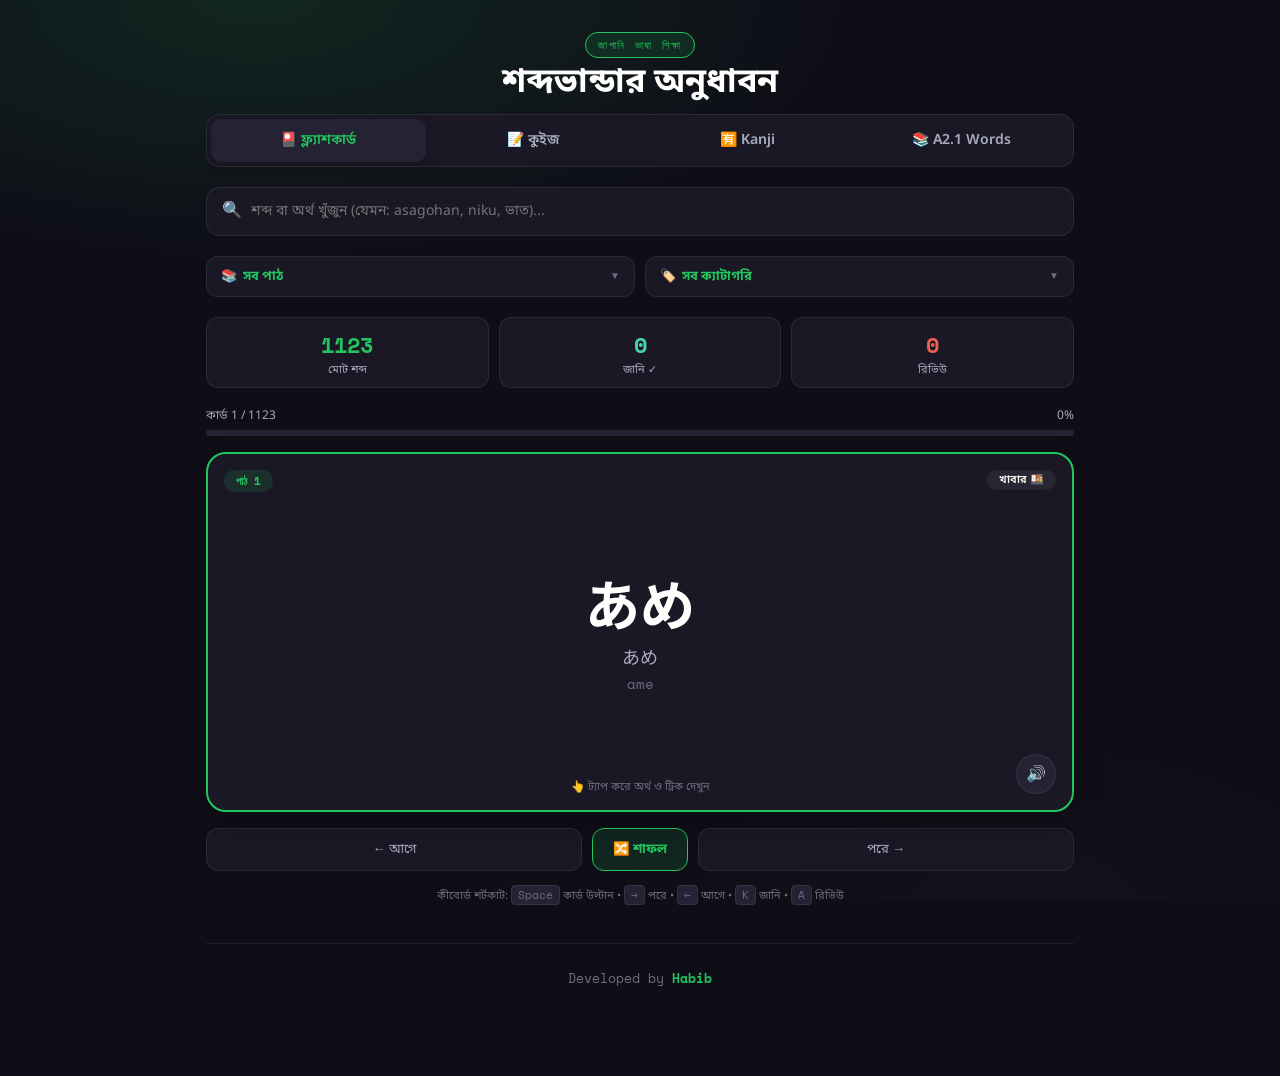
==== commit 52755452: "Update index.html" ====
--- a/index.html
+++ b/index.html
@@ -259,7 +259,7 @@
     <button class="mode-btn active" id="btnFlashcards" onclick="switchMode('flashcards')">🎴 ফ্ল্যাশকার্ড</button>
     <button class="mode-btn" id="btnQuiz" onclick="switchMode('quiz')">📝 কুইজ</button>
     <button class="mode-btn" onclick="window.location.href='kanji.html'">🈶 Kanji</button>
-    <button class="mode-btn" onclick="window.location.href='y_voca.html'">A2.1 Vocab</button>
+    <button class="mode-btn" onclick="window.location.href='y_voca.html'">📚 A2.1 Words</button>
   </div>
 
   <div style="margin-bottom:20px; position:relative;">
